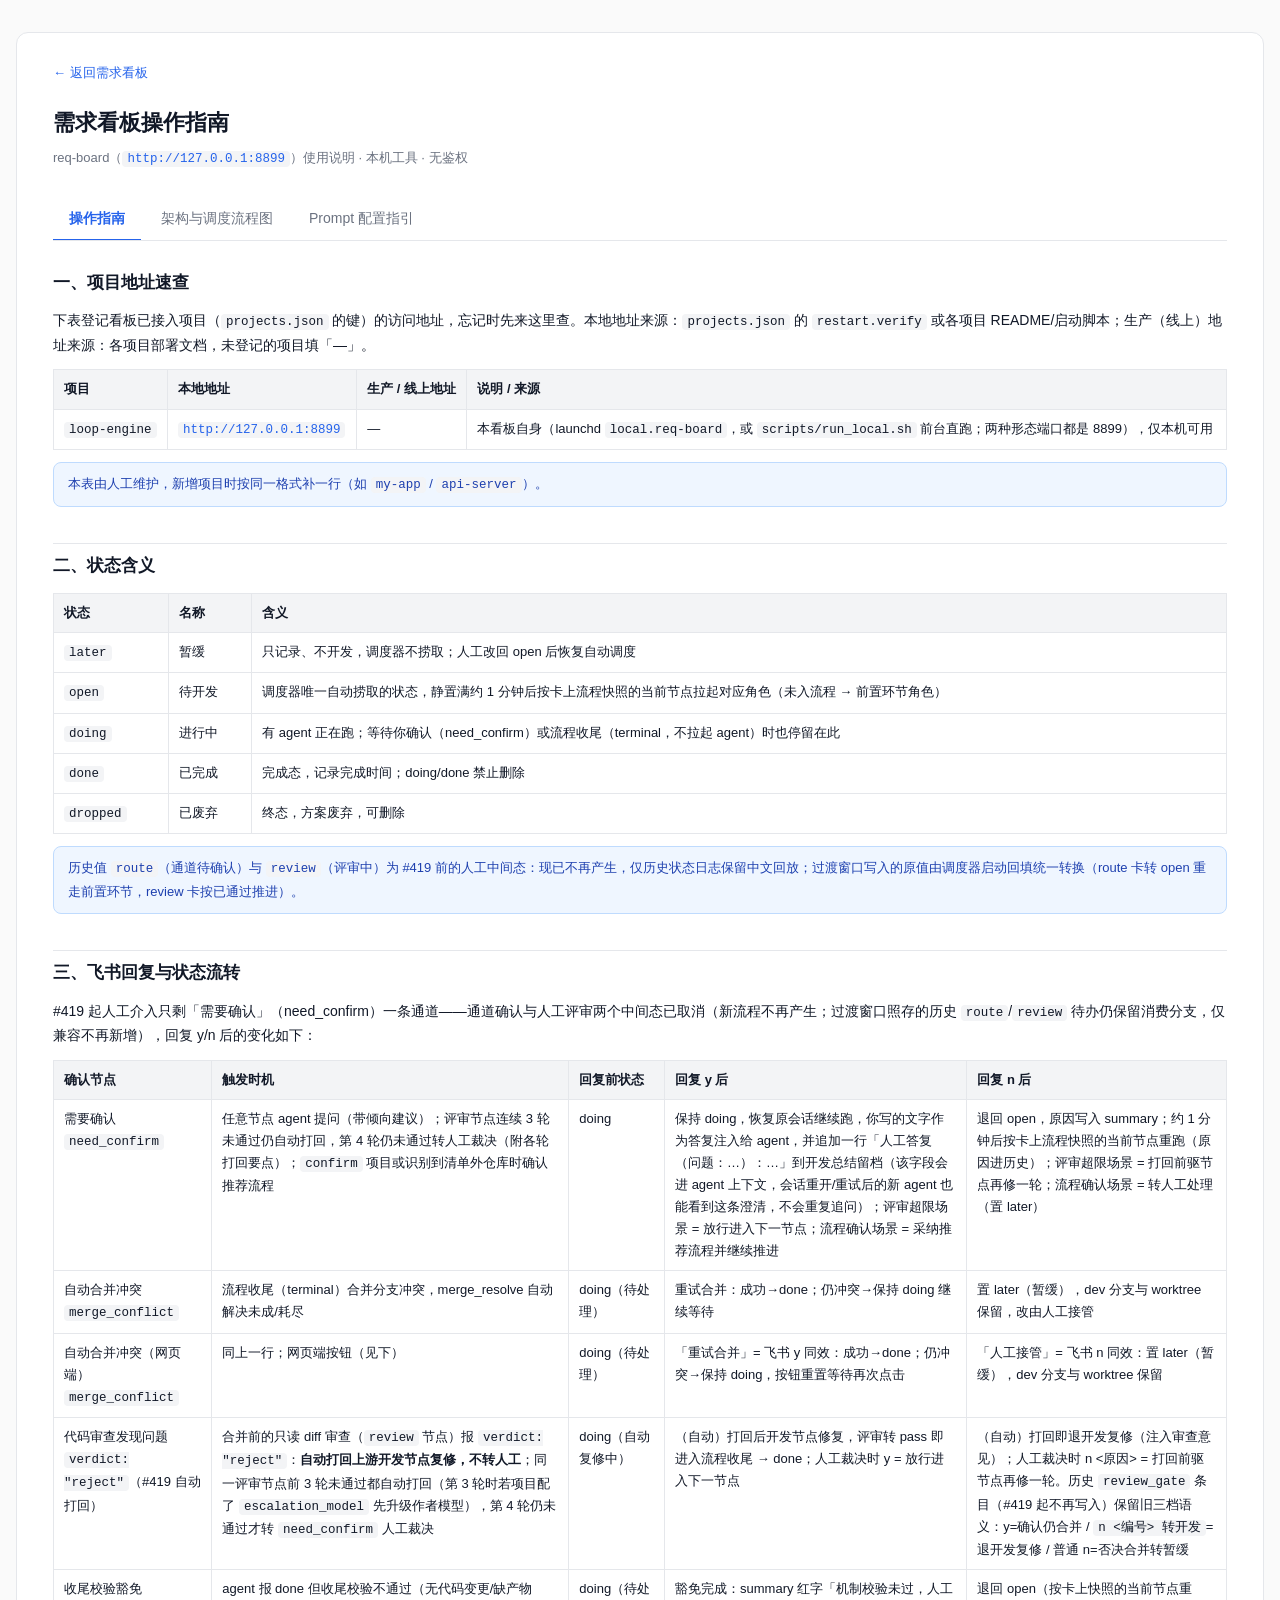
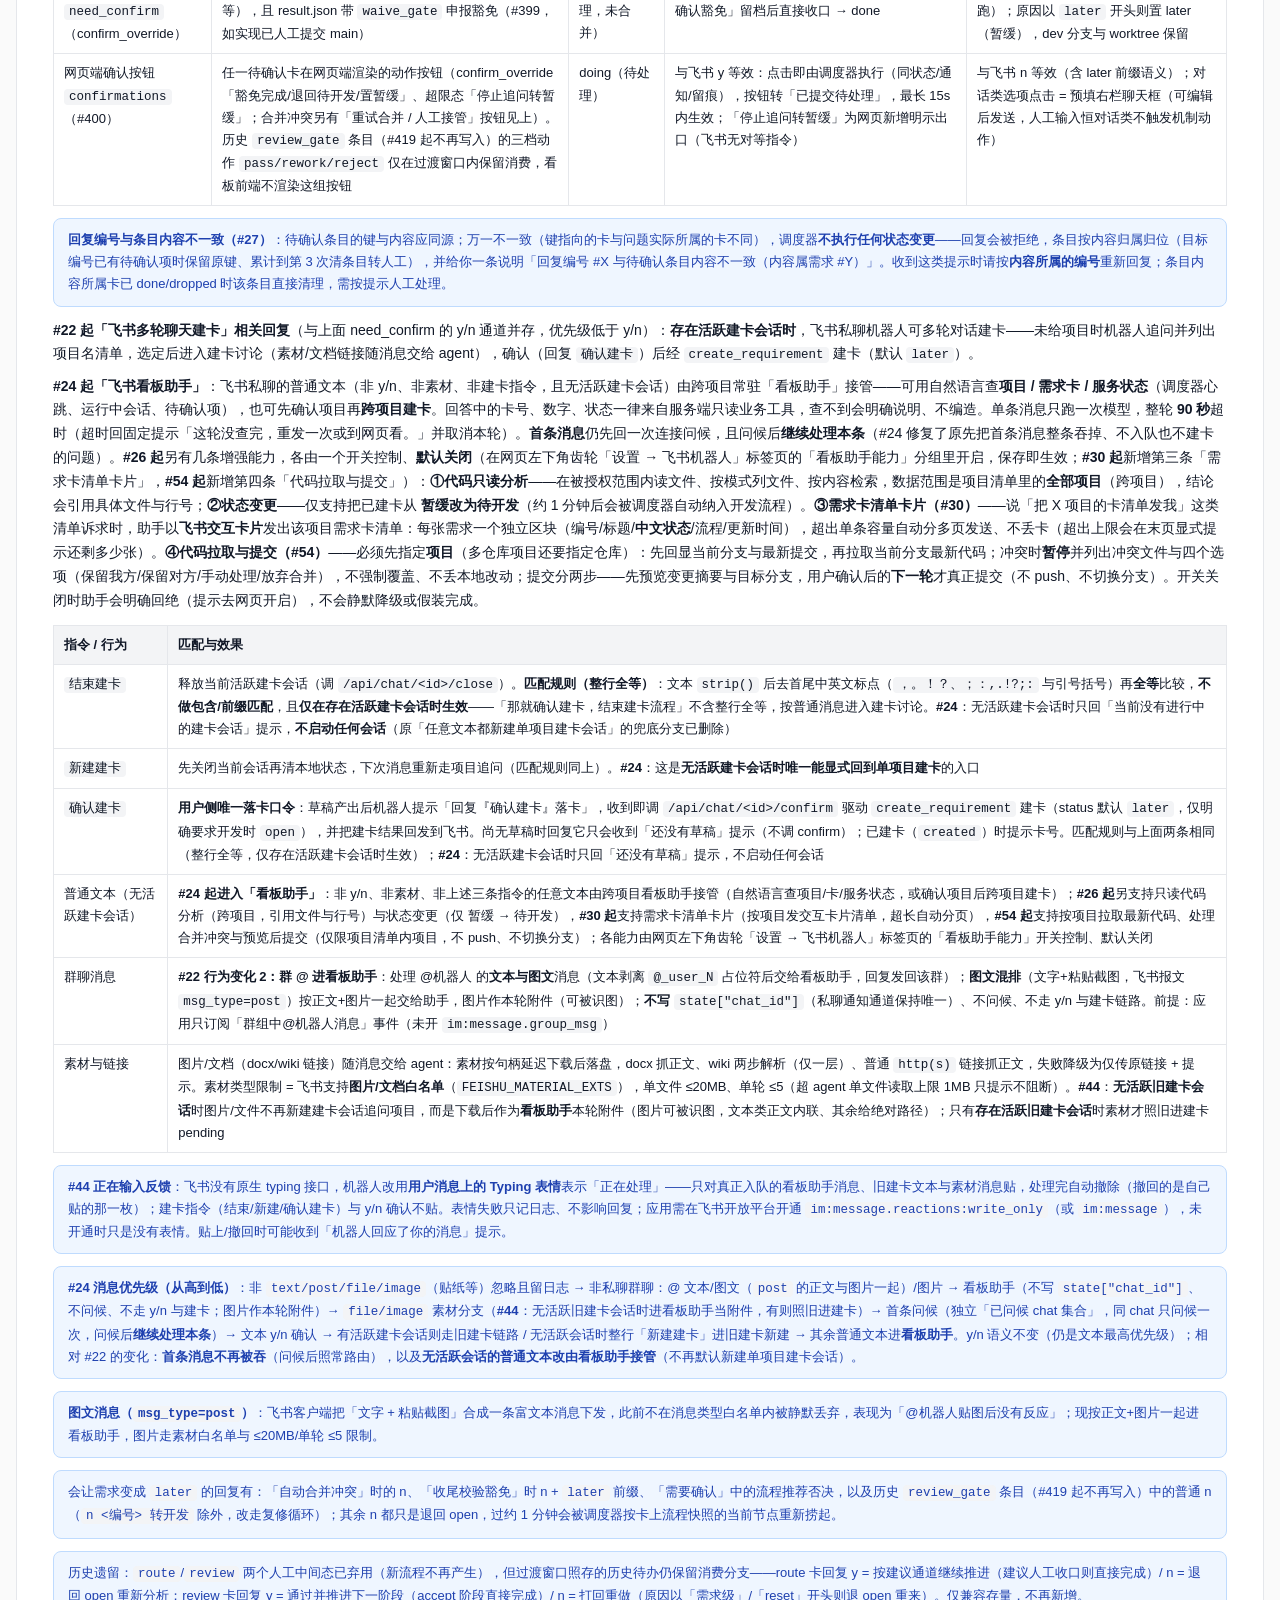
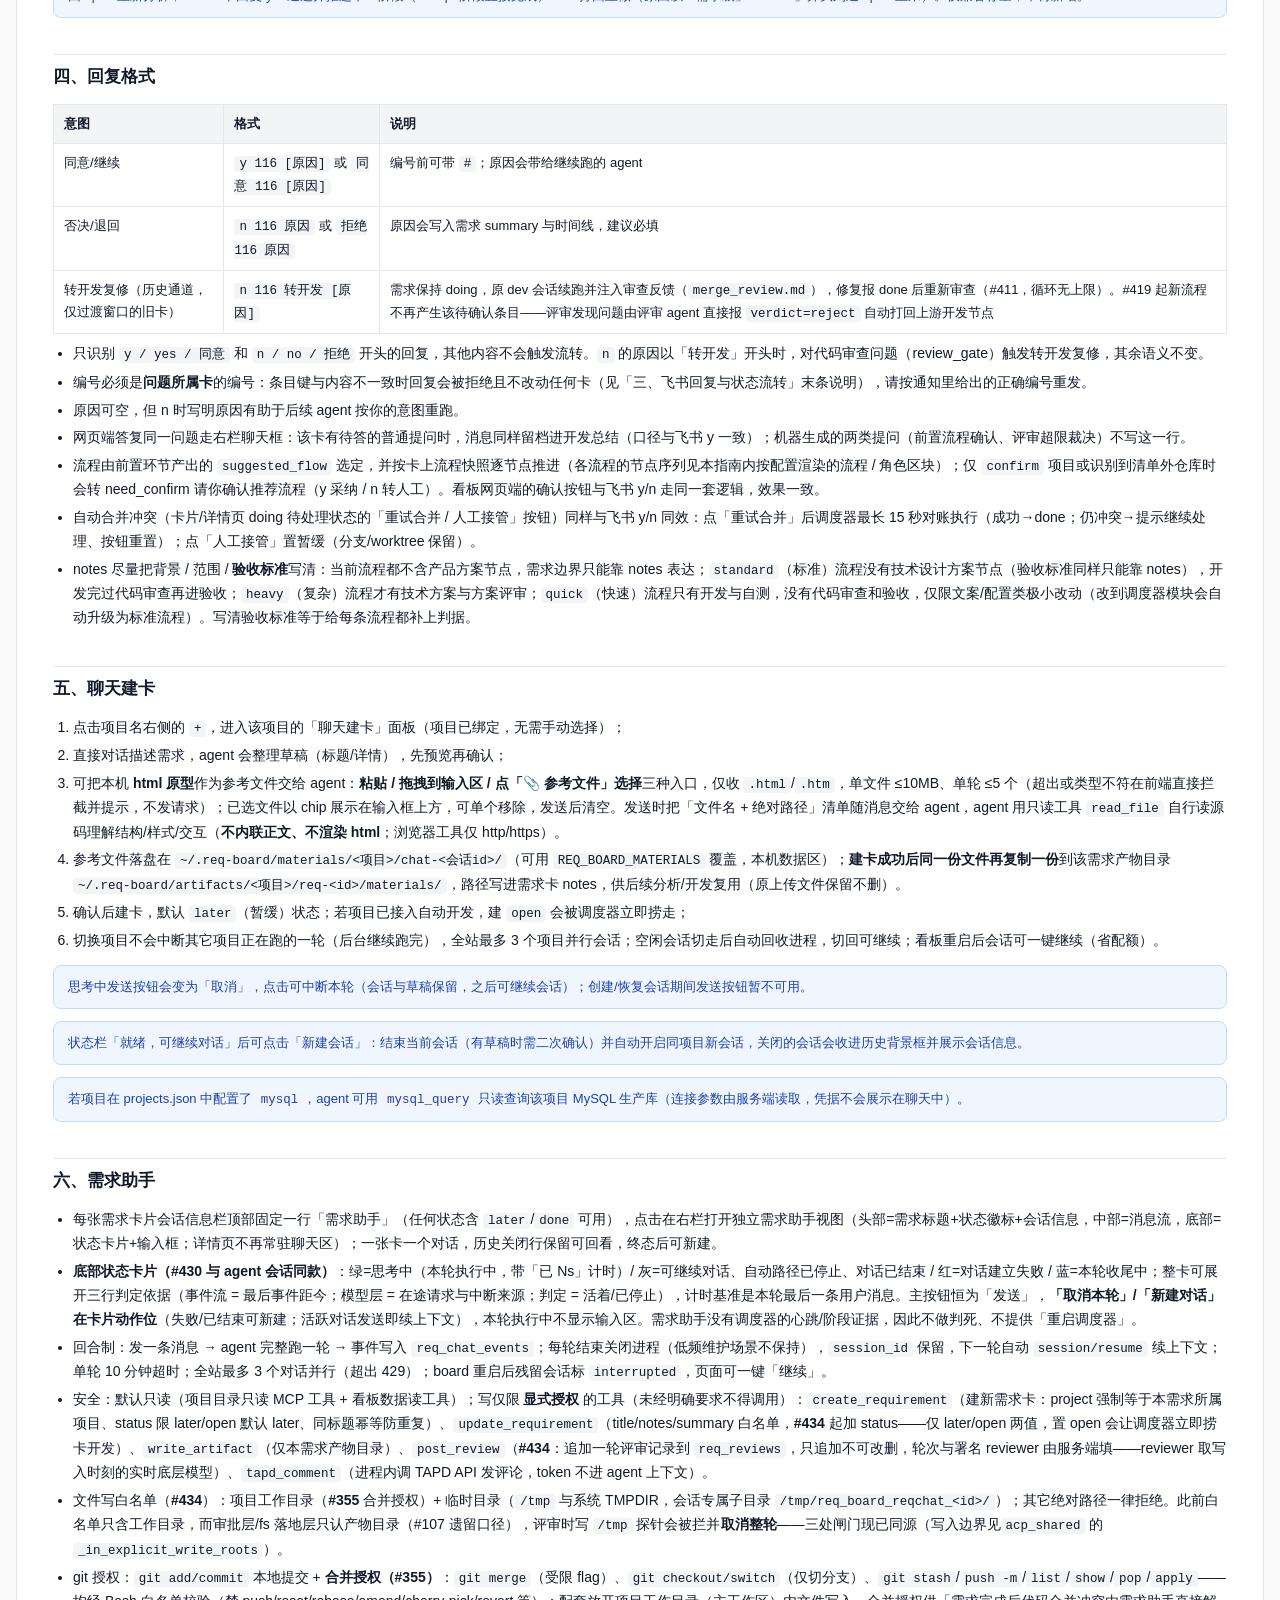
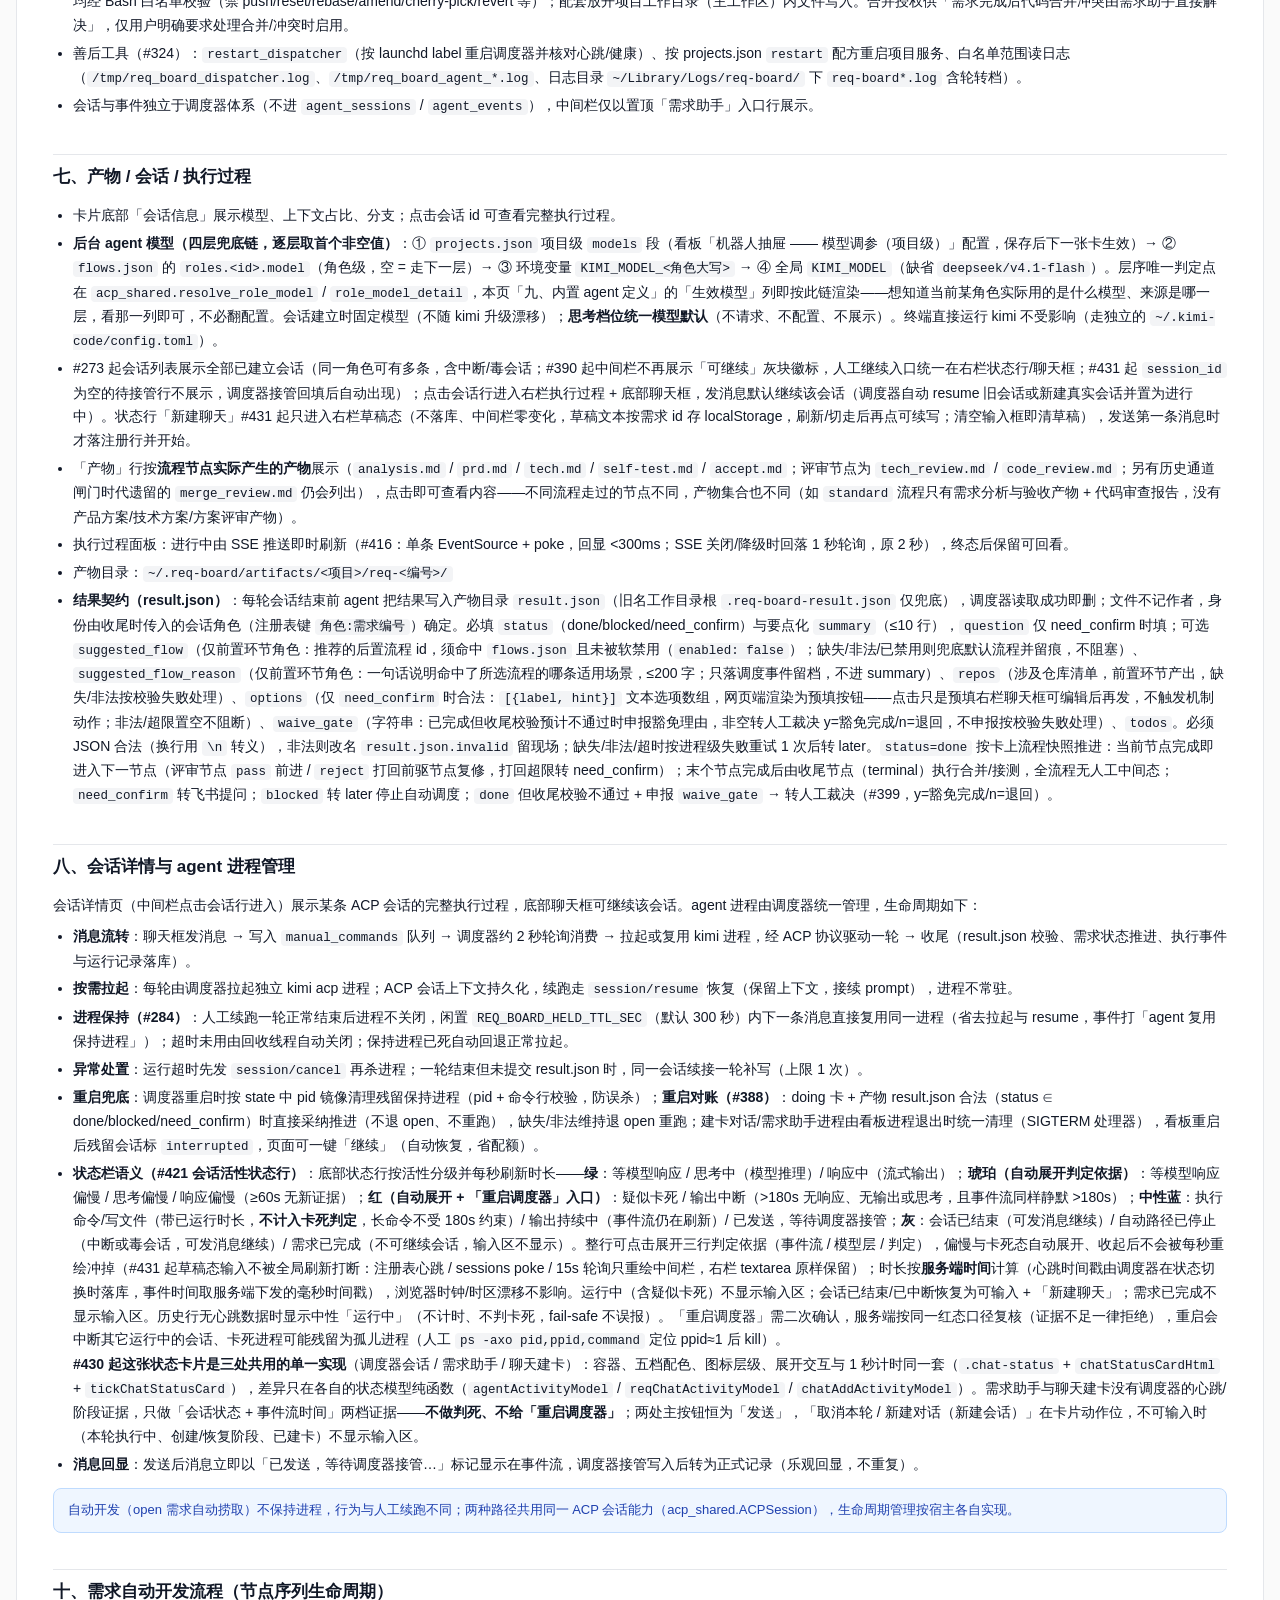
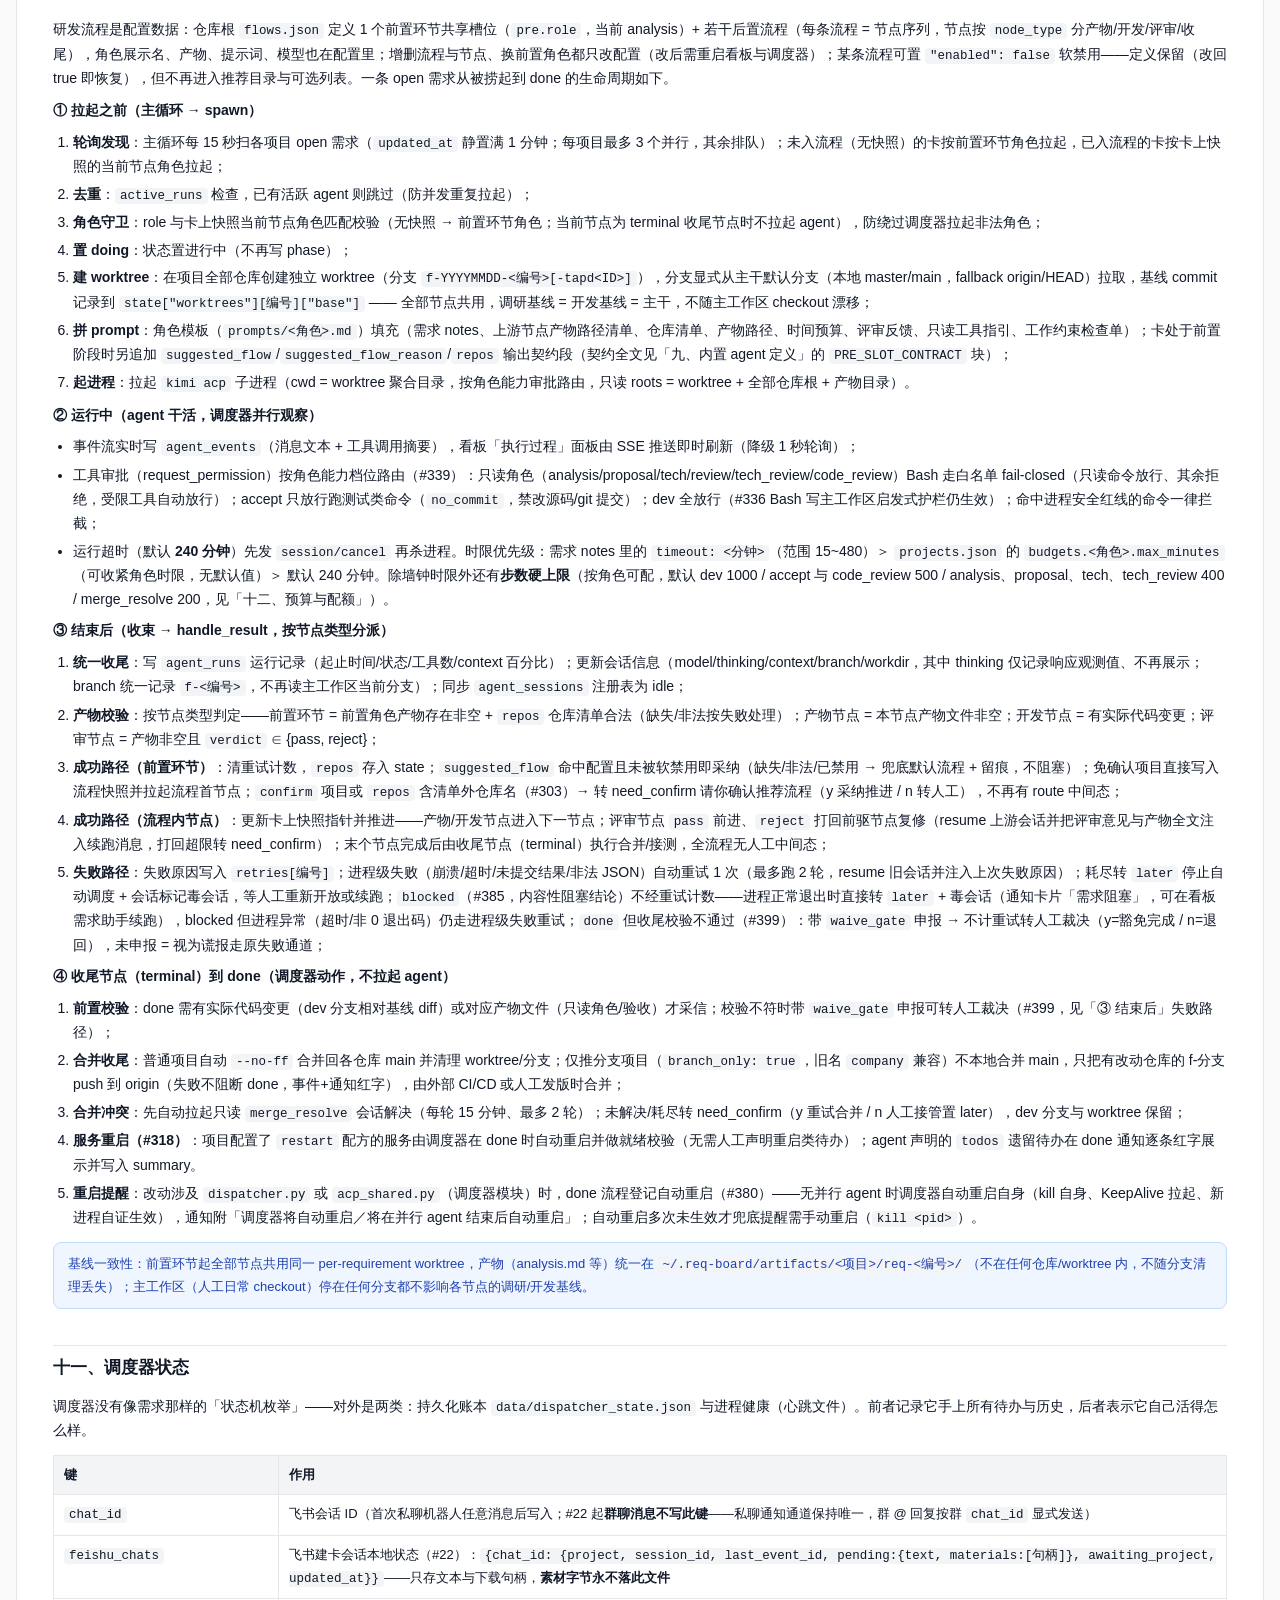
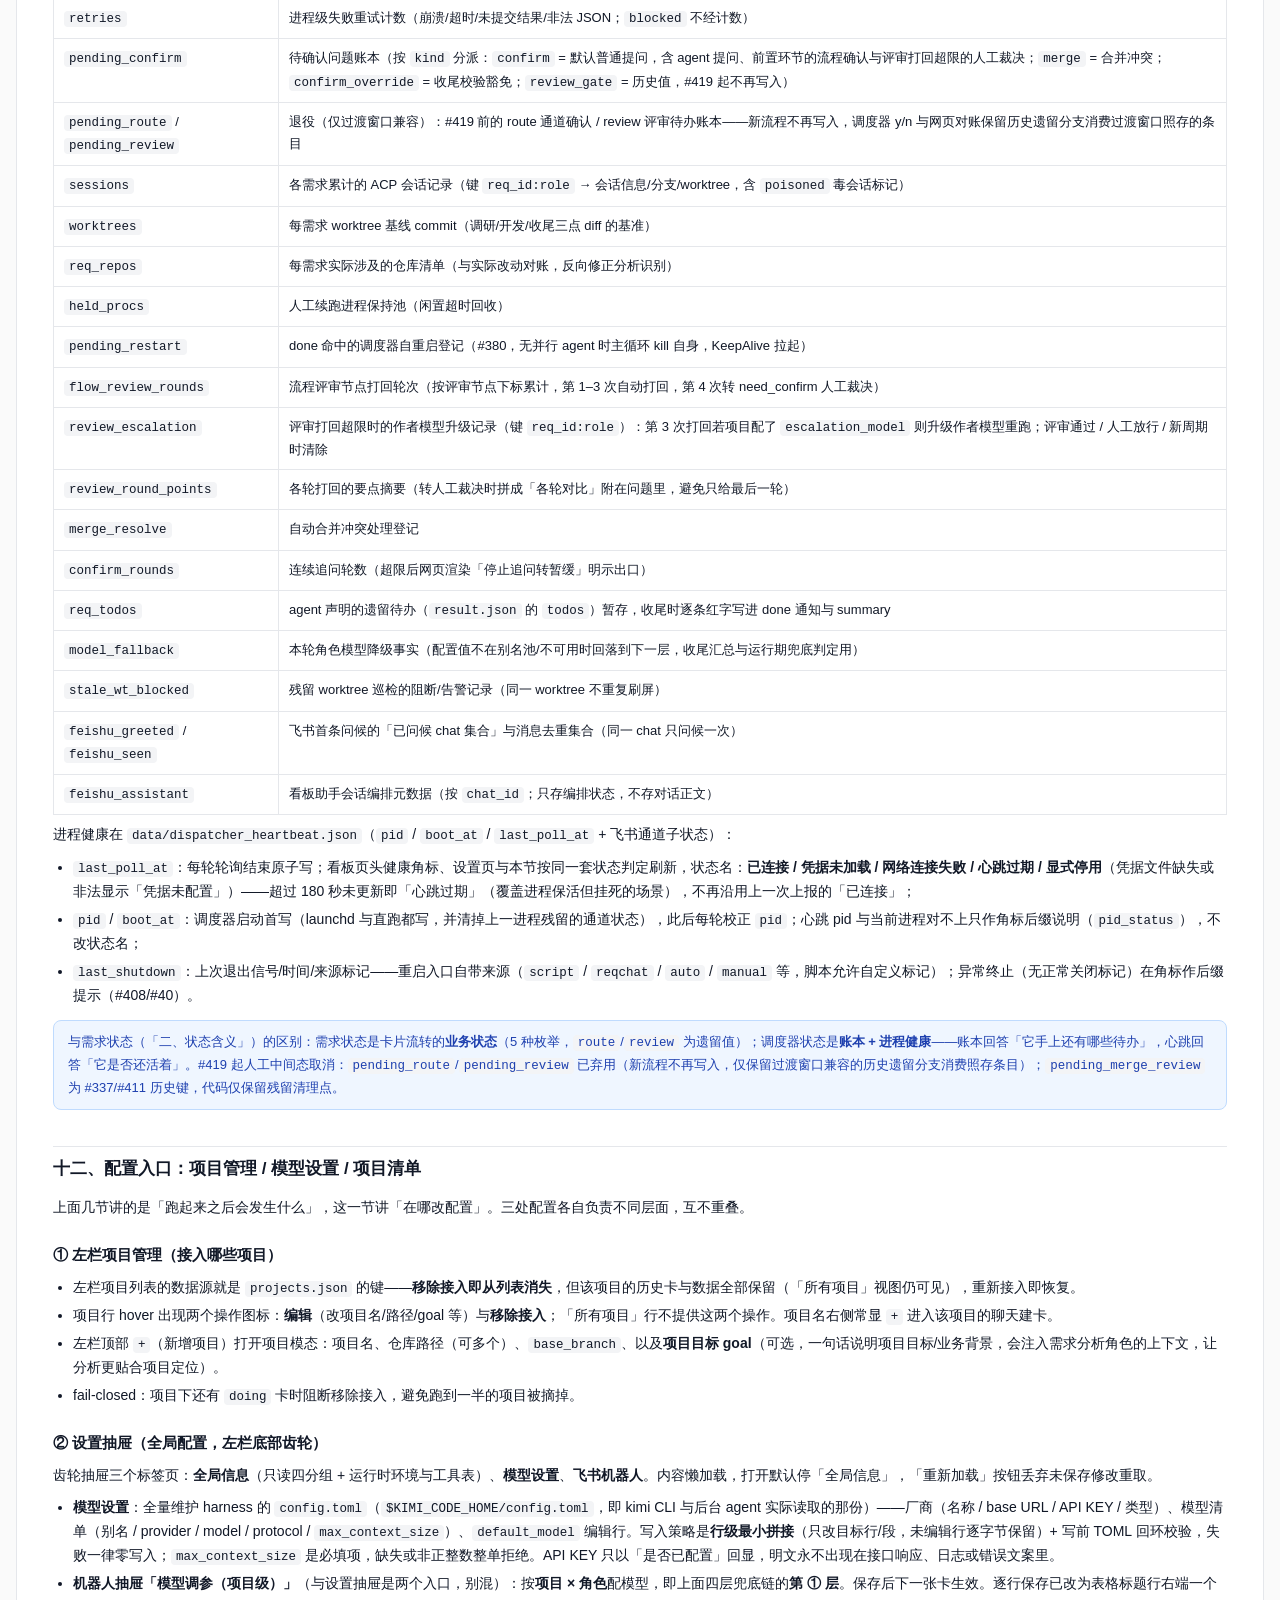
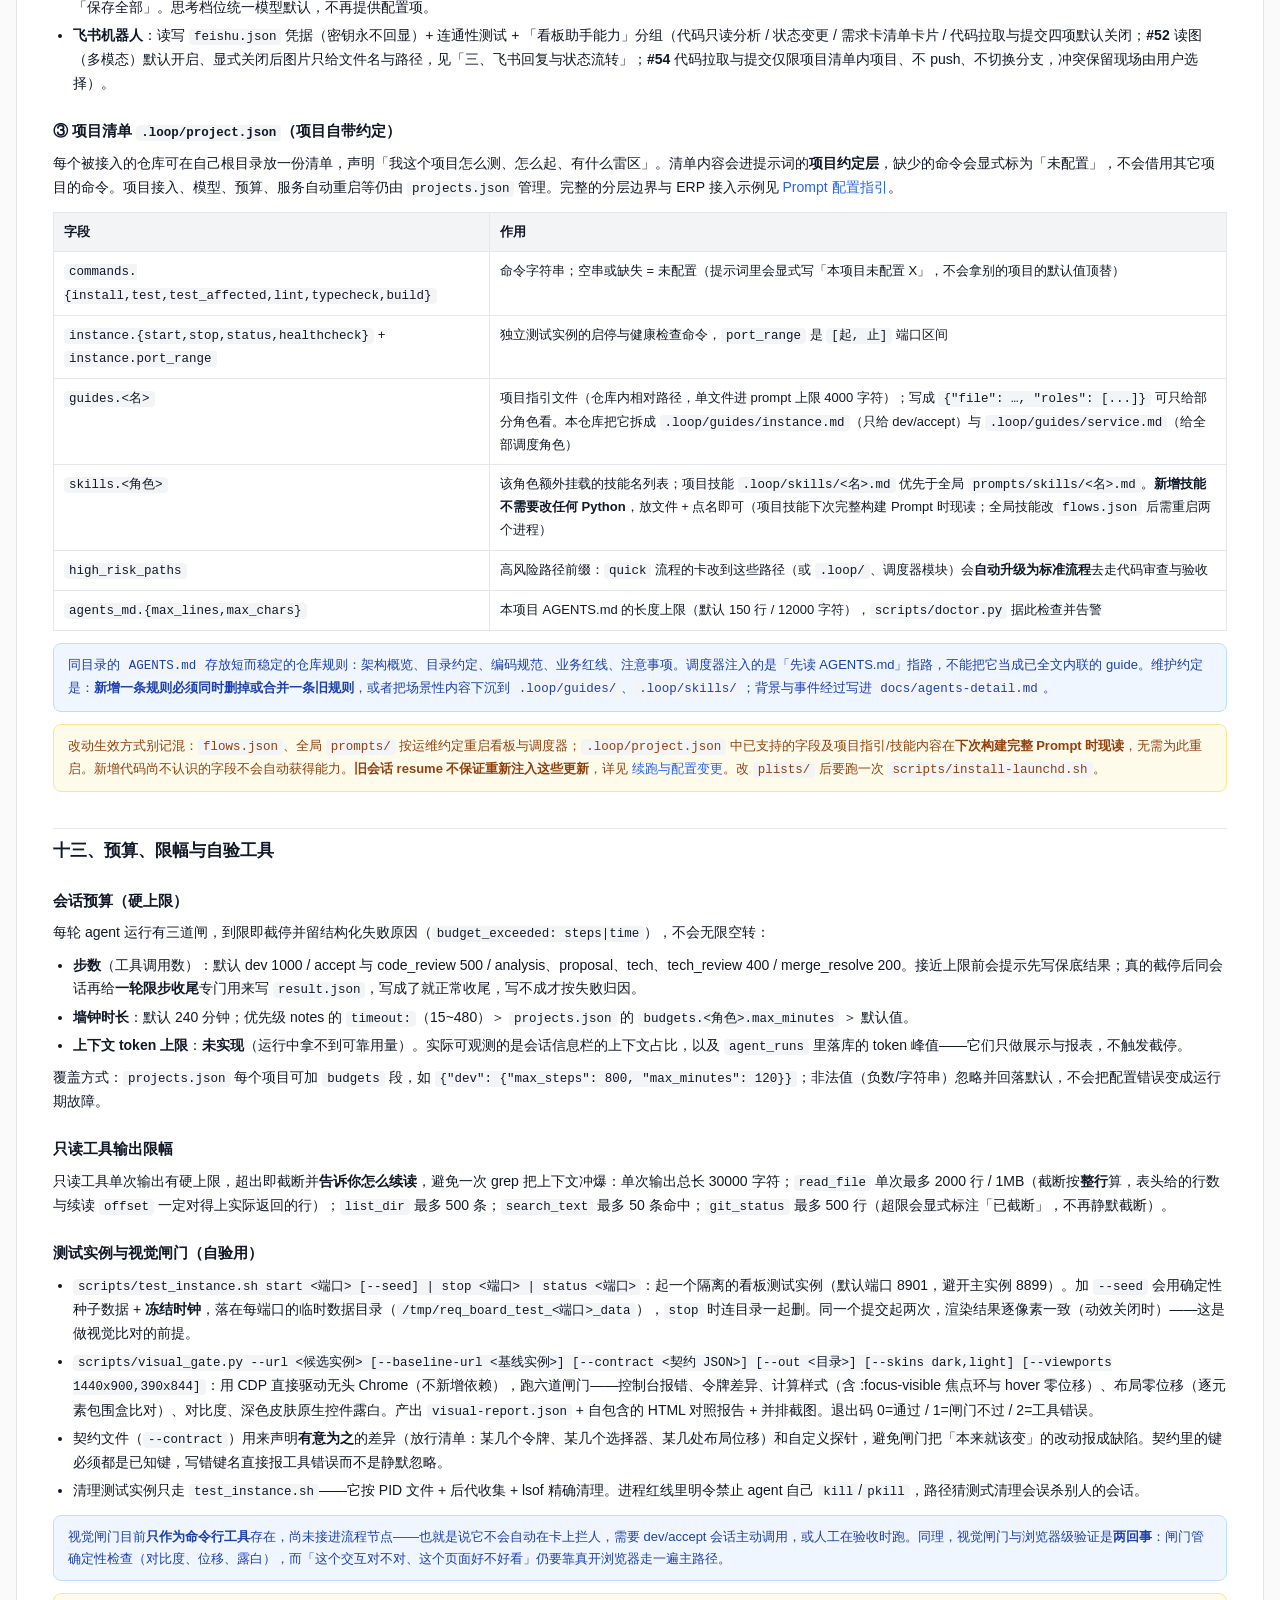
==== docs/guide.html @ da6103db "Loop Engine: initial open-source release An AI dev team on a kanban board: requirement cards flow th" ====
<!DOCTYPE html>
<html lang="zh-CN">
<head>
    <meta charset="UTF-8">
    <meta name="viewport" content="width=device-width, initial-scale=1.0">
    <title>需求看板操作指南</title>
    <link rel="icon" href="data:,">
    <style>
        :root {
            --bg: #fafafa;
            --surface: #ffffff;
            --border: #e5e7eb;
            --border-strong: #d1d5db;
            --text: #111827;
            --text-2: #6b7280;
            --text-3: #9ca3af;
            --accent: #2563eb;
            --accent-hover: #1d4ed8;
            --code-bg: #f3f4f6;
        }
        * { box-sizing: border-box; }
        body {
            font-family: -apple-system, BlinkMacSystemFont, "PingFang SC", "Microsoft YaHei", sans-serif;
            background: var(--bg);
            color: var(--text);
            font-size: 14px;
            line-height: 1.7;
            margin: 0;
            padding: 32px 16px 64px;
        }
        .page {
            max-width: 1280px;
            margin: 0 auto;
            background: var(--surface);
            border: 1px solid var(--border);
            border-radius: 12px;
            padding: 28px 36px 40px;
        }
        h1 { font-size: 22px; margin: 0 0 6px; }
        .subtitle { color: var(--text-2); font-size: 13px; margin: 0 0 28px; }
        h2 {
            font-size: 17px;
            margin: 36px 0 12px;
            padding-top: 8px;
            border-top: 1px solid var(--border);
        }
        h2:first-of-type { border-top: none; margin-top: 0; }
        p { margin: 8px 0; }
        a { color: var(--accent); text-decoration: none; }
        a:hover { text-decoration: underline; }
        .back-link { display: inline-block; margin-bottom: 20px; font-size: 13px; }
        table {
            width: 100%;
            border-collapse: collapse;
            margin: 12px 0 8px;
            font-size: 13px;
        }
        th, td {
            border: 1px solid var(--border);
            padding: 8px 10px;
            text-align: left;
            vertical-align: top;
        }
        th {
            background: var(--code-bg);
            font-weight: 600;
            white-space: nowrap;
        }
        /* 流程表（board.py 注入，table.flows）「状态」列（第 4 列）：不折行 + 给定宽度，
           「已启用」不被两侧长文本挤成两行 */
        .flows th:nth-child(4), .flows td:nth-child(4) { width: 76px; white-space: nowrap; }
        code {
            font-family: ui-monospace, SFMono-Regular, Menlo, monospace;
            background: var(--code-bg);
            border-radius: 4px;
            padding: 1px 5px;
            font-size: 12.5px;
        }
        ul, ol { margin: 8px 0 8px 20px; padding: 0; }
        li { margin: 4px 0; }
        .note {
            background: #eff6ff;
            border: 1px solid #bfdbfe;
            border-radius: 8px;
            padding: 10px 14px;
            margin: 12px 0;
            font-size: 13px;
            color: #1e40af;
        }
        .warn {
            background: #fffbeb;
            border: 1px solid #fde68a;
            border-radius: 8px;
            padding: 10px 14px;
            margin: 12px 0;
            font-size: 13px;
            color: #92400e;
        }
        /* 页内 tab：操作指南 / 架构与调度流程图 / Prompt 配置指引 */
        .tabs { display: flex; gap: 4px; border-bottom: 1px solid var(--border); margin: 0 0 20px; overflow-x: auto; }
        .tab-btn {
            font: inherit; font-size: 14px; color: var(--text-2);
            background: none; border: none; border-bottom: 2px solid transparent;
            padding: 8px 16px; margin-bottom: -1px; cursor: pointer; flex-shrink: 0;
        }
        .tab-btn:hover { color: var(--text); }
        .tab-btn[aria-selected="true"] { color: var(--accent); border-bottom-color: var(--accent); font-weight: 600; }
        .tab-btn:focus-visible, .sub-btn:focus-visible { outline: 2px solid var(--accent); outline-offset: 2px; }
        .tab-pane[hidden] { display: none; }
        .sub-tabs { display: flex; gap: 8px; margin: 0 0 12px; }
        .sub-btn {
            font: inherit; font-size: 13px; color: var(--text-2); background: var(--code-bg);
            border: 1px solid var(--border); border-radius: 6px; padding: 4px 12px; cursor: pointer;
        }
        .sub-btn[aria-pressed="true"] { color: #fff; background: var(--accent); border-color: var(--accent); }
        .diagram-frame {
            width: 100%; height: calc(100vh - 230px); min-height: 560px;
            border: 1px solid var(--border); border-radius: 8px; background: var(--surface);
        }
        .prompt-nav { display: flex; flex-wrap: wrap; gap: 6px 18px; margin: 16px 0 24px; }
        .prompt-guide code { overflow-wrap: anywhere; }
        .prompt-guide pre { background: var(--code-bg); border: 1px solid var(--border); border-radius: 8px; padding: 14px; overflow-x: auto; line-height: 1.6; }
        .prompt-guide pre code { padding: 0; overflow-wrap: normal; }
        .prompt-guide details { margin: 14px 0; }
        .prompt-guide summary { cursor: pointer; font-weight: 600; }
        .prompt-guide .table-scroll { overflow-x: auto; }
        .prompt-guide table { min-width: 640px; }
        @media (max-width: 720px) {
            .page { padding: 20px 16px 32px; }
            th, td { padding: 6px 8px; }
            .tabs { flex-wrap: wrap; }
        }
    </style>
</head>
<body>
    <div class="page">
        <a class="back-link" href="/">← 返回需求看板</a>
        <h1>需求看板操作指南</h1>
        <p class="subtitle">req-board（<a href="http://127.0.0.1:8899" target="_blank" rel="noopener"><code>http://127.0.0.1:8899</code></a>）使用说明 · 本机工具 · 无鉴权</p>

        <div class="tabs" role="tablist" aria-label="指南内容">
            <button class="tab-btn" id="tab-guide" role="tab" aria-selected="true" aria-controls="pane-guide" type="button">操作指南</button>
            <button class="tab-btn" id="tab-diagrams" role="tab" aria-selected="false" aria-controls="pane-diagrams" type="button">架构与调度流程图</button>
            <button class="tab-btn" id="tab-prompts" role="tab" aria-selected="false" aria-controls="pane-prompts" type="button">Prompt 配置指引</button>
        </div>

        <div class="tab-pane" id="pane-guide" role="tabpanel" aria-labelledby="tab-guide">
        <h2 id="urls">一、项目地址速查</h2>
        <p>下表登记看板已接入项目（<code>projects.json</code> 的键）的访问地址，忘记时先来这里查。本地地址来源：<code>projects.json</code> 的 <code>restart.verify</code> 或各项目 README/启动脚本；生产（线上）地址来源：各项目部署文档，未登记的项目填「—」。</p>
        <table>
            <tr><th>项目</th><th>本地地址</th><th>生产 / 线上地址</th><th>说明 / 来源</th></tr>
            <tr><td><code>loop-engine</code></td><td><a href="http://127.0.0.1:8899" target="_blank" rel="noopener"><code>http://127.0.0.1:8899</code></a></td><td>—</td><td>本看板自身（launchd <code>local.req-board</code>，或 <code>scripts/run_local.sh</code> 前台直跑；两种形态端口都是 8899），仅本机可用</td></tr>
        </table>
        <div class="note">本表由人工维护，新增项目时按同一格式补一行（如 <code>my-app</code> / <code>api-server</code>）。</div>

        <h2 id="status">二、状态含义</h2>
        <table>
            <tr><th>状态</th><th>名称</th><th>含义</th></tr>
            <tr><td><code>later</code></td><td>暂缓</td><td>只记录、不开发，调度器不捞取；人工改回 open 后恢复自动调度</td></tr>
            <tr><td><code>open</code></td><td>待开发</td><td>调度器唯一自动捞取的状态，静置满约 1 分钟后按卡上流程快照的当前节点拉起对应角色（未入流程 → 前置环节角色）</td></tr>
            <tr><td><code>doing</code></td><td>进行中</td><td>有 agent 正在跑；等待你确认（need_confirm）或流程收尾（terminal，不拉起 agent）时也停留在此</td></tr>
            <tr><td><code>done</code></td><td>已完成</td><td>完成态，记录完成时间；doing/done 禁止删除</td></tr>
            <tr><td><code>dropped</code></td><td>已废弃</td><td>终态，方案废弃，可删除</td></tr>
        </table>
        <div class="note">
            历史值 <code>route</code>（通道待确认）与 <code>review</code>（评审中）为 #419 前的人工中间态：现已不再产生，仅历史状态日志保留中文回放；过渡窗口写入的原值由调度器启动回填统一转换（route 卡转 open 重走前置环节，review 卡按已通过推进）。
        </div>

        <h2 id="flow">三、飞书回复与状态流转</h2>
        <p>#419 起人工介入只剩「需要确认」（need_confirm）一条通道——通道确认与人工评审两个中间态已取消（新流程不再产生；过渡窗口照存的历史 <code>route</code>/<code>review</code> 待办仍保留消费分支，仅兼容不再新增），回复 y/n 后的变化如下：</p>
        <table>
            <tr><th>确认节点</th><th>触发时机</th><th>回复前状态</th><th>回复 y 后</th><th>回复 n 后</th></tr>
            <tr>
                <td>需要确认<br><code>need_confirm</code></td>
                <td>任意节点 agent 提问（带倾向建议）；评审节点连续 3 轮未通过仍自动打回，第 4 轮仍未通过转人工裁决（附各轮打回要点）；<code>confirm</code> 项目或识别到清单外仓库时确认推荐流程</td>
                <td>doing</td>
                <td>保持 doing，恢复原会话继续跑，你写的文字作为答复注入给 agent，并追加一行「人工答复（问题：…）：…」到开发总结留档（该字段会进 agent 上下文，会话重开/重试后的新 agent 也能看到这条澄清，不会重复追问）；评审超限场景 = 放行进入下一节点；流程确认场景 = 采纳推荐流程并继续推进</td>
                <td>退回 open，原因写入 summary；约 1 分钟后按卡上流程快照的当前节点重跑（原因进历史）；评审超限场景 = 打回前驱节点再修一轮；流程确认场景 = 转人工处理（置 later）</td>
            </tr>
            <tr>
                <td>自动合并冲突<br><code>merge_conflict</code></td>
                <td>流程收尾（terminal）合并分支冲突，merge_resolve 自动解决未成/耗尽</td>
                <td>doing（待处理）</td>
                <td>重试合并：成功→done；仍冲突→保持 doing 继续等待</td>
                <td>置 later（暂缓），dev 分支与 worktree 保留，改由人工接管</td>
            </tr>
            <tr>
                <td>自动合并冲突（网页端）<br><code>merge_conflict</code></td>
                <td>同上一行；网页端按钮（见下）</td>
                <td>doing（待处理）</td>
                <td>「重试合并」= 飞书 y 同效：成功→done；仍冲突→保持 doing，按钮重置等待再次点击</td>
                <td>「人工接管」= 飞书 n 同效：置 later（暂缓），dev 分支与 worktree 保留</td>
            </tr>
            <tr>
                <td>代码审查发现问题<br><code>verdict: "reject"</code>（#419 自动打回）</td>
                <td>合并前的只读 diff 审查（<code>review</code> 节点）报 <code>verdict: "reject"</code>：<b>自动打回上游开发节点复修，不转人工</b>；同一评审节点前 3 轮未通过都自动打回（第 3 轮时若项目配了 <code>escalation_model</code> 先升级作者模型），第 4 轮仍未通过才转 <code>need_confirm</code> 人工裁决</td>
                <td>doing（自动复修中）</td>
                <td>（自动）打回后开发节点修复，评审转 pass 即进入流程收尾 → done；人工裁决时 y = 放行进入下一节点</td>
                <td>（自动）打回即退开发复修（注入审查意见）；人工裁决时 n &lt;原因&gt; = 打回前驱节点再修一轮。历史 <code>review_gate</code> 条目（#419 起不再写入）保留旧三档语义：y=确认仍合并 / <code>n &lt;编号&gt; 转开发</code>=退开发复修 / 普通 n=否决合并转暂缓</td>
            </tr>
            <tr>
                <td>收尾校验豁免<br><code>need_confirm</code>（confirm_override）</td>
                <td>agent 报 done 但收尾校验不通过（无代码变更/缺产物等），且 result.json 带 <code>waive_gate</code> 申报豁免（#399，如实现已人工提交 main）</td>
                <td>doing（待处理，未合并）</td>
                <td>豁免完成：summary 红字「机制校验未过，人工确认豁免」留档后直接收口 → done</td>
                <td>退回 open（按卡上快照的当前节点重跑）；原因以 <code>later</code> 开头则置 later（暂缓），dev 分支与 worktree 保留</td>
            </tr>
            <tr>
                <td>网页端确认按钮<br><code>confirmations</code>（#400）</td>
                <td>任一待确认卡在网页端渲染的动作按钮（confirm_override「豁免完成/退回待开发/置暂缓」、超限态「停止追问转暂缓」；合并冲突另有「重试合并 / 人工接管」按钮见上）。历史 <code>review_gate</code> 条目（#419 起不再写入）的三档动作 <code>pass/rework/reject</code> 仅在过渡窗口内保留消费，看板前端不渲染这组按钮</td>
                <td>doing（待处理）</td>
                <td>与飞书 y 等效：点击即由调度器执行（同状态/通知/留痕），按钮转「已提交待处理」，最长 15s 内生效；「停止追问转暂缓」为网页新增明示出口（飞书无对等指令）</td>
                <td>与飞书 n 等效（含 later 前缀语义）；对话类选项点击 = 预填右栏聊天框（可编辑后发送，人工输入恒对话类不触发机制动作）</td>
            </tr>
        </table>
        <div class="note">
            <b>回复编号与条目内容不一致（#27）</b>：待确认条目的键与内容应同源；万一不一致（键指向的卡与问题实际所属的卡不同），调度器<b>不执行任何状态变更</b>——回复会被拒绝，条目按内容归属归位（目标编号已有待确认项时保留原键、累计到第 3 次清条目转人工），并给你一条说明「回复编号 #X 与待确认条目内容不一致（内容属需求 #Y）」。收到这类提示时请按<b>内容所属的编号</b>重新回复；条目内容所属卡已 done/dropped 时该条目直接清理，需按提示人工处理。
        </div>
        <p><b>#22 起「飞书多轮聊天建卡」相关回复</b>（与上面 need_confirm 的 y/n 通道并存，优先级低于 y/n）：<b>存在活跃建卡会话时</b>，飞书私聊机器人可多轮对话建卡——未给项目时机器人追问并列出项目名清单，选定后进入建卡讨论（素材/文档链接随消息交给 agent），确认（回复 <code>确认建卡</code>）后经 <code>create_requirement</code> 建卡（默认 <code>later</code>）。</p>
        <p><b>#24 起「飞书看板助手」</b>：飞书私聊的普通文本（非 y/n、非素材、非建卡指令，且无活跃建卡会话）由跨项目常驻「看板助手」接管——可用自然语言查<b>项目 / 需求卡 / 服务状态</b>（调度器心跳、运行中会话、待确认项），也可先确认项目再<b>跨项目建卡</b>。回答中的卡号、数字、状态一律来自服务端只读业务工具，查不到会明确说明、不编造。单条消息只跑一次模型，整轮 <b>90 秒</b>超时（超时回固定提示「这轮没查完，重发一次或到网页看。」并取消本轮）。<b>首条消息</b>仍先回一次连接问候，且问候后<b>继续处理本条</b>（#24 修复了原先把首条消息整条吞掉、不入队也不建卡的问题）。<b>#26 起</b>另有几条增强能力，各由一个开关控制、<b>默认关闭</b>（在网页左下角齿轮「设置 → 飞书机器人」标签页的「看板助手能力」分组里开启，保存即生效；<b>#30 起</b>新增第三条「需求卡清单卡片」，<b>#54 起</b>新增第四条「代码拉取与提交」）：<b>①代码只读分析</b>——在被授权范围内读文件、按模式列文件、按内容检索，数据范围是项目清单里的<b>全部项目</b>（跨项目），结论会引用具体文件与行号；<b>②状态变更</b>——仅支持把已建卡从 <b>暂缓改为待开发</b>（约 1 分钟后会被调度器自动纳入开发流程）。<b>③需求卡清单卡片（#30）</b>——说「把 X 项目的卡清单发我」这类清单诉求时，助手以<b>飞书交互卡片</b>发出该项目需求卡清单：每张需求一个独立区块（编号/标题/<b>中文状态</b>/流程/更新时间），超出单条容量自动分多页发送、不丢卡（超出上限会在末页显式提示还剩多少张）。<b>④代码拉取与提交（#54）</b>——必须先指定<b>项目</b>（多仓库项目还要指定仓库）：先回显当前分支与最新提交，再拉取当前分支最新代码；冲突时<b>暂停</b>并列出冲突文件与四个选项（保留我方/保留对方/手动处理/放弃合并），不强制覆盖、不丢本地改动；提交分两步——先预览变更摘要与目标分支，用户确认后的<b>下一轮</b>才真正提交（不 push、不切换分支）。开关关闭时助手会明确回绝（提示去网页开启），不会静默降级或假装完成。</p>
        <table>
            <tr><th>指令 / 行为</th><th>匹配与效果</th></tr>
            <tr><td><code>结束建卡</code></td><td>释放当前活跃建卡会话（调 <code>/api/chat/&lt;id&gt;/close</code>）。<b>匹配规则（整行全等）</b>：文本 <code>strip()</code> 后去首尾中英文标点（<code>，。！？、；：,.!?;:</code> 与引号括号）再<b>全等</b>比较，<b>不做包含/前缀匹配</b>，且<b>仅在存在活跃建卡会话时生效</b>——「那就确认建卡，结束建卡流程」不含整行全等，按普通消息进入建卡讨论。<b>#24</b>：无活跃建卡会话时只回「当前没有进行中的建卡会话」提示，<b>不启动任何会话</b>（原「任意文本都新建单项目建卡会话」的兜底分支已删除）</td></tr>
            <tr><td><code>新建建卡</code></td><td>先关闭当前会话再清本地状态，下次消息重新走项目追问（匹配规则同上）。<b>#24</b>：这是<b>无活跃建卡会话时唯一能显式回到单项目建卡</b>的入口</td></tr>
            <tr><td><code>确认建卡</code></td><td><b>用户侧唯一落卡口令</b>：草稿产出后机器人提示「回复『确认建卡』落卡」，收到即调 <code>/api/chat/&lt;id&gt;/confirm</code> 驱动 <code>create_requirement</code> 建卡（status 默认 <code>later</code>，仅明确要求开发时 <code>open</code>），并把建卡结果回发到飞书。尚无草稿时回复它只会收到「还没有草稿」提示（不调 confirm）；已建卡（<code>created</code>）时提示卡号。匹配规则与上面两条相同（整行全等，仅存在活跃建卡会话时生效）；<b>#24</b>：无活跃建卡会话时只回「还没有草稿」提示，不启动任何会话</td></tr>
            <tr><td>普通文本（无活跃建卡会话）</td><td><b>#24 起进入「看板助手」</b>：非 y/n、非素材、非上述三条指令的任意文本由跨项目看板助手接管（自然语言查项目/卡/服务状态，或确认项目后跨项目建卡）；<b>#26 起</b>另支持只读代码分析（跨项目，引用文件与行号）与状态变更（仅 暂缓 → 待开发），<b>#30 起</b>支持需求卡清单卡片（按项目发交互卡片清单，超长自动分页），<b>#54 起</b>支持按项目拉取最新代码、处理合并冲突与预览后提交（仅限项目清单内项目，不 push、不切换分支）；各能力由网页左下角齿轮「设置 → 飞书机器人」标签页的「看板助手能力」开关控制、默认关闭</td></tr>
            <tr><td>群聊消息</td><td><b>#22 行为变化 2：群 @ 进看板助手</b>：处理 @机器人 的<b>文本与图文</b>消息（文本剥离 <code>@_user_N</code> 占位符后交给看板助手，回复发回该群）；<b>图文混排</b>（文字+粘贴截图，飞书报文 <code>msg_type=post</code>）按正文+图片一起交给助手，图片作本轮附件（可被识图）；<b>不写</b> <code>state["chat_id"]</code>（私聊通知通道保持唯一）、不问候、不走 y/n 与建卡链路。前提：应用只订阅「群组中@机器人消息」事件（未开 <code>im:message.group_msg</code>）</td></tr>
            <tr><td>素材与链接</td><td>图片/文档（docx/wiki 链接）随消息交给 agent：素材按句柄延迟下载后落盘，docx 抓正文、wiki 两步解析（仅一层）、普通 <code>http(s)</code> 链接抓正文，失败降级为仅传原链接 + 提示。素材类型限制 = 飞书支持<b>图片/文档白名单</b>（<code>FEISHU_MATERIAL_EXTS</code>），单文件 ≤20MB、单轮 ≤5（超 agent 单文件读取上限 1MB 只提示不阻断）。<b>#44</b>：<b>无活跃旧建卡会话</b>时图片/文件不再新建建卡会话追问项目，而是下载后作为<b>看板助手</b>本轮附件（图片可被识图，文本类正文内联、其余给绝对路径）；只有<b>存在活跃旧建卡会话</b>时素材才照旧进建卡 pending</td></tr>
        </table>
        <div class="note">
            <b>#44 正在输入反馈</b>：飞书没有原生 typing 接口，机器人改用<b>用户消息上的 Typing 表情</b>表示「正在处理」——只对真正入队的看板助手消息、旧建卡文本与素材消息贴，处理完自动撤除（撤回的是自己贴的那一枚）；建卡指令（结束/新建/确认建卡）与 y/n 确认不贴。表情失败只记日志、不影响回复；应用需在飞书开放平台开通 <code>im:message.reactions:write_only</code>（或 <code>im:message</code>），未开通时只是没有表情。贴上/撤回时可能收到「机器人回应了你的消息」提示。
        </div>
        <div class="note">
            <b>#24 消息优先级（从高到低）</b>：非 <code>text/post/file/image</code>（贴纸等）忽略且留日志 → 非私聊群聊：@ 文本/图文（<code>post</code> 的正文与图片一起）/图片 → 看板助手（不写 <code>state["chat_id"]</code>、不问候、不走 y/n 与建卡；图片作本轮附件）→ <code>file/image</code> 素材分支（<b>#44</b>：无活跃旧建卡会话时进看板助手当附件，有则照旧进建卡）→ 首条问候（独立「已问候 chat 集合」，同 chat 只问候一次，问候后<b>继续处理本条</b>）→ 文本 y/n 确认 → 有活跃建卡会话则走旧建卡链路 / 无活跃会话时整行「新建建卡」进旧建卡新建 → 其余普通文本进<b>看板助手</b>。y/n 语义不变（仍是文本最高优先级）；相对 #22 的变化：<b>首条消息不再被吞</b>（问候后照常路由），以及<b>无活跃会话的普通文本改由看板助手接管</b>（不再默认新建单项目建卡会话）。
        </div>
        <div class="note">
            <b>图文消息（<code>msg_type=post</code>）</b>：飞书客户端把「文字 + 粘贴截图」合成一条富文本消息下发，此前不在消息类型白名单内被静默丢弃，表现为「@机器人贴图后没有反应」；现按正文+图片一起进看板助手，图片走素材白名单与 ≤20MB/单轮 ≤5 限制。
        </div>
        <div class="note">
            会让需求变成 <code>later</code> 的回复有：「自动合并冲突」时的 n、「收尾校验豁免」时 n + <code>later</code> 前缀、「需要确认」中的流程推荐否决，以及历史 <code>review_gate</code> 条目（#419 起不再写入）中的普通 n（<code>n &lt;编号&gt; 转开发</code> 除外，改走复修循环）；其余 n 都只是退回 open，过约 1 分钟会被调度器按卡上流程快照的当前节点重新捞起。
        </div>
        <div class="note">
            历史遗留：<code>route</code>/<code>review</code> 两个人工中间态已弃用（新流程不再产生），但过渡窗口照存的历史待办仍保留消费分支——route 卡回复 y = 按建议通道继续推进（建议人工收口则直接完成）/ n = 退回 open 重新分析；review 卡回复 y = 通过并推进下一阶段（accept 阶段直接完成）/ n = 打回重做（原因以「需求级」/「reset」开头则退 open 重来）。仅兼容存量，不再新增。
        </div>

        <h2 id="format">四、回复格式</h2>
        <table>
            <tr><th>意图</th><th>格式</th><th>说明</th></tr>
            <tr><td>同意/继续</td><td><code>y 116 [原因]</code> 或 <code>同意 116 [原因]</code></td><td>编号前可带 <code>#</code>；原因会带给继续跑的 agent</td></tr>
            <tr><td>否决/退回</td><td><code>n 116 原因</code> 或 <code>拒绝 116 原因</code></td><td>原因会写入需求 summary 与时间线，建议必填</td></tr>
            <tr><td>转开发复修（历史通道，仅过渡窗口的旧卡）</td><td><code>n 116 转开发 [原因]</code></td><td>需求保持 doing，原 dev 会话续跑并注入审查反馈（<code>merge_review.md</code>），修复报 done 后重新审查（#411，循环无上限）。#419 起新流程不再产生该待确认条目——评审发现问题由评审 agent 直接报 <code>verdict=reject</code> 自动打回上游开发节点</td></tr>
        </table>
        <ul>
            <li>只识别 <code>y / yes / 同意</code> 和 <code>n / no / 拒绝</code> 开头的回复，其他内容不会触发流转。<code>n</code> 的原因以「转开发」开头时，对代码审查问题（review_gate）触发转开发复修，其余语义不变。</li>
            <li>编号必须是<b>问题所属卡</b>的编号：条目键与内容不一致时回复会被拒绝且不改动任何卡（见「三、飞书回复与状态流转」末条说明），请按通知里给出的正确编号重发。</li>
            <li>原因可空，但 n 时写明原因有助于后续 agent 按你的意图重跑。</li>
            <li>网页端答复同一问题走右栏聊天框：该卡有待答的普通提问时，消息同样留档进开发总结（口径与飞书 y 一致）；机器生成的两类提问（前置流程确认、评审超限裁决）不写这一行。</li>
            <li>流程由前置环节产出的 <code>suggested_flow</code> 选定，并按卡上流程快照逐节点推进（各流程的节点序列见本指南内按配置渲染的流程 / 角色区块）；仅 <code>confirm</code> 项目或识别到清单外仓库时会转 need_confirm 请你确认推荐流程（y 采纳 / n 转人工）。看板网页端的确认按钮与飞书 y/n 走同一套逻辑，效果一致。</li>
            <li>自动合并冲突（卡片/详情页 doing 待处理状态的「重试合并 / 人工接管」按钮）同样与飞书 y/n 同效：点「重试合并」后调度器最长 15 秒对账执行（成功→done；仍冲突→提示继续处理、按钮重置）；点「人工接管」置暂缓（分支/worktree 保留）。</li>
            <li>notes 尽量把背景 / 范围 / <b>验收标准</b>写清：当前流程都不含产品方案节点，需求边界只能靠 notes 表达；<code>standard</code>（标准）流程没有技术设计方案节点（验收标准同样只能靠 notes），开发完过代码审查再进验收；<code>heavy</code>（复杂）流程才有技术方案与方案评审；<code>quick</code>（快速）流程只有开发与自测，没有代码审查和验收，仅限文案/配置类极小改动（改到调度器模块会自动升级为标准流程）。写清验收标准等于给每条流程都补上判据。</li>
        </ul>

        <h2 id="create">五、聊天建卡</h2>
        <ol>
            <li>点击项目名右侧的 <code>+</code>，进入该项目的「聊天建卡」面板（项目已绑定，无需手动选择）；</li>
            <li>直接对话描述需求，agent 会整理草稿（标题/详情），先预览再确认；</li>
            <li>可把本机 <b>html 原型</b>作为参考文件交给 agent：<b>粘贴 / 拖拽到输入区 / 点「📎 参考文件」选择</b>三种入口，仅收 <code>.html</code>/<code>.htm</code>，单文件 ≤10MB、单轮 ≤5 个（超出或类型不符在前端直接拦截并提示，不发请求）；已选文件以 chip 展示在输入框上方，可单个移除，发送后清空。发送时把「文件名 + 绝对路径」清单随消息交给 agent，agent 用只读工具 <code>read_file</code> 自行读源码理解结构/样式/交互（<b>不内联正文、不渲染 html</b>；浏览器工具仅 http/https）。</li>
            <li>参考文件落盘在 <code>~/.req-board/materials/&lt;项目&gt;/chat-&lt;会话id&gt;/</code>（可用 <code>REQ_BOARD_MATERIALS</code> 覆盖，本机数据区）；<b>建卡成功后同一份文件再复制一份</b>到该需求产物目录 <code>~/.req-board/artifacts/&lt;项目&gt;/req-&lt;id&gt;/materials/</code>，路径写进需求卡 notes，供后续分析/开发复用（原上传文件保留不删）。</li>
            <li>确认后建卡，默认 <code>later</code>（暂缓）状态；若项目已接入自动开发，建 <code>open</code> 会被调度器立即捞走；</li>
            <li>切换项目不会中断其它项目正在跑的一轮（后台继续跑完），全站最多 3 个项目并行会话；空闲会话切走后自动回收进程，切回可继续；看板重启后会话可一键继续（省配额）。</li>
        </ol>
        <div class="note">
            思考中发送按钮会变为「取消」，点击可中断本轮（会话与草稿保留，之后可继续会话）；创建/恢复会话期间发送按钮暂不可用。
        </div>
        <div class="note">
            状态栏「就绪，可继续对话」后可点击「新建会话」：结束当前会话（有草稿时需二次确认）并自动开启同项目新会话，关闭的会话会收进历史背景框并展示会话信息。
        </div>
        <div class="note">
            若项目在 projects.json 中配置了 <code>mysql</code>，agent 可用 <code>mysql_query</code> 只读查询该项目 MySQL 生产库（连接参数由服务端读取，凭据不会展示在聊天中）。
        </div>

        <h2 id="assistant">六、需求助手</h2>
        <ul>
            <li>每张需求卡片会话信息栏顶部固定一行「需求助手」（任何状态含 <code>later</code>/<code>done</code> 可用），点击在右栏打开独立需求助手视图（头部=需求标题+状态徽标+会话信息，中部=消息流，底部=状态卡片+输入框；详情页不再常驻聊天区）；一张卡一个对话，历史关闭行保留可回看，终态后可新建。</li>
            <li><strong>底部状态卡片（#430 与 agent 会话同款）</strong>：绿=思考中（本轮执行中，带「已 Ns」计时）/ 灰=可继续对话、自动路径已停止、对话已结束 / 红=对话建立失败 / 蓝=本轮收尾中；整卡可展开三行判定依据（事件流 = 最后事件距今；模型层 = 在途请求与中断来源；判定 = 活着/已停止），计时基准是本轮最后一条用户消息。主按钮恒为「发送」，<b>「取消本轮」/「新建对话」在卡片动作位</b>（失败/已结束可新建；活跃对话发送即续上下文），本轮执行中不显示输入区。需求助手没有调度器的心跳/阶段证据，因此不做判死、不提供「重启调度器」。</li>
            <li>回合制：发一条消息 → agent 完整跑一轮 → 事件写入 <code>req_chat_events</code>；每轮结束关闭进程（低频维护场景不保持），<code>session_id</code> 保留，下一轮自动 <code>session/resume</code> 续上下文；单轮 10 分钟超时；全站最多 3 个对话并行（超出 429）；board 重启后残留会话标 <code>interrupted</code>，页面可一键「继续」。</li>
            <li>安全：默认只读（项目目录只读 MCP 工具 + 看板数据读工具）；写仅限 <strong>显式授权</strong> 的工具（未经明确要求不得调用）：<code>create_requirement</code>（建新需求卡：project 强制等于本需求所属项目、status 限 later/open 默认 later、同标题幂等防重复）、<code>update_requirement</code>（title/notes/summary 白名单，<b>#434</b> 起加 status——仅 later/open 两值，置 open 会让调度器立即捞卡开发）、<code>write_artifact</code>（仅本需求产物目录）、<code>post_review</code>（<b>#434</b>：追加一轮评审记录到 <code>req_reviews</code>，只追加不可改删，轮次与署名 reviewer 由服务端填——reviewer 取写入时刻的实时底层模型）、<code>tapd_comment</code>（进程内调 TAPD API 发评论，token 不进 agent 上下文）。</li>
            <li>文件写白名单（<b>#434</b>）：项目工作目录（<b>#355</b> 合并授权）+ 临时目录（<code>/tmp</code> 与系统 TMPDIR，会话专属子目录 <code>/tmp/req_board_reqchat_&lt;id&gt;/</code>）；其它绝对路径一律拒绝。此前白名单只含工作目录，而审批层/fs 落地层只认产物目录（#107 遗留口径），评审时写 <code>/tmp</code> 探针会被拦并<strong>取消整轮</strong>——三处闸门现已同源（写入边界见<code>acp_shared</code> 的 <code>_in_explicit_write_roots</code>）。</li>
            <li>git 授权：<code>git add/commit</code> 本地提交 + <strong>合并授权（#355）</strong>：<code>git merge</code>（受限 flag）、<code>git checkout/switch</code>（仅切分支）、<code>git stash</code>/<code>push -m</code>/<code>list</code>/<code>show</code>/<code>pop</code>/<code>apply</code>——均经 Bash 白名单校验（禁 push/reset/rebase/amend/cherry-pick/revert 等）；配套放开项目工作目录（主工作区）内文件写入。合并授权供「需求完成后代码合并冲突由需求助手直接解决」，仅用户明确要求处理合并/冲突时启用。</li>
            <li>善后工具（#324）：<code>restart_dispatcher</code>（按 launchd label 重启调度器并核对心跳/健康）、按 projects.json <code>restart</code> 配方重启项目服务、白名单范围读日志（<code>/tmp/req_board_dispatcher.log</code>、<code>/tmp/req_board_agent_*.log</code>、日志目录 <code>~/Library/Logs/req-board/</code> 下 <code>req-board*.log</code> 含轮转档）。</li>
            <li>会话与事件独立于调度器体系（不进 <code>agent_sessions</code> / <code>agent_events</code>），中间栏仅以置顶「需求助手」入口行展示。</li>
        </ul>

        <h2 id="view">七、产物 / 会话 / 执行过程</h2>
        <ul>
            <li>卡片底部「会话信息」展示模型、上下文占比、分支；点击会话 id 可查看完整执行过程。</li>
            <li><strong>后台 agent 模型（四层兜底链，逐层取首个非空值）</strong>：① <code>projects.json</code> 项目级 <code>models</code> 段（看板「机器人抽屉 —— 模型调参（项目级）」配置，保存后下一张卡生效）→ ② <code>flows.json</code> 的 <code>roles.&lt;id&gt;.model</code>（角色级，空 = 走下一层）→ ③ 环境变量 <code>KIMI_MODEL_&lt;角色大写&gt;</code> → ④ 全局 <code>KIMI_MODEL</code>（缺省 <code>deepseek/v4.1-flash</code>）。层序唯一判定点在 <code>acp_shared.resolve_role_model</code> / <code>role_model_detail</code>，本页「九、内置 agent 定义」的「生效模型」列即按此链渲染——想知道当前某角色实际用的是什么模型、来源是哪一层，看那一列即可，不必翻配置。会话建立时固定模型（不随 kimi 升级漂移）；<b>思考档位统一模型默认</b>（不请求、不配置、不展示）。终端直接运行 kimi 不受影响（走独立的 <code>~/.kimi-code/config.toml</code>）。</li>
            <li>#273 起会话列表展示全部已建立会话（同一角色可有多条，含中断/毒会话；#390 起中间栏不再展示「可继续」灰块徽标，人工继续入口统一在右栏状态行/聊天框；#431 起 <code>session_id</code> 为空的待接管行不展示，调度器接管回填后自动出现）；点击会话行进入右栏执行过程 + 底部聊天框，发消息默认继续该会话（调度器自动 resume 旧会话或新建真实会话并置为进行中）。状态行「新建聊天」#431 起只进入右栏草稿态（不落库、中间栏零变化，草稿文本按需求 id 存 localStorage，刷新/切走后再点可续写；清空输入框即清草稿），发送第一条消息时才落注册行并开始。</li>
            <li>「产物」行按<b>流程节点实际产生的产物</b>展示（<code>analysis.md</code> / <code>prd.md</code> / <code>tech.md</code> / <code>self-test.md</code> / <code>accept.md</code>；评审节点为 <code>tech_review.md</code> / <code>code_review.md</code>；另有历史通道闸门时代遗留的 <code>merge_review.md</code> 仍会列出），点击即可查看内容——不同流程走过的节点不同，产物集合也不同（如 <code>standard</code> 流程只有需求分析与验收产物 + 代码审查报告，没有产品方案/技术方案/方案评审产物）。</li>
            <li>执行过程面板：进行中由 SSE 推送即时刷新（#416：单条 EventSource + poke，回显 &lt;300ms；SSE 关闭/降级时回落 1 秒轮询，原 2 秒），终态后保留可回看。</li>
            <li>产物目录：<code>~/.req-board/artifacts/&lt;项目&gt;/req-&lt;编号&gt;/</code></li>
            <li><strong>结果契约（result.json）</strong>：每轮会话结束前 agent 把结果写入产物目录 <code>result.json</code>（旧名工作目录根 <code>.req-board-result.json</code> 仅兜底），调度器读取成功即删；文件不记作者，身份由收尾时传入的会话角色（注册表键 <code>角色:需求编号</code>）确定。必填 <code>status</code>（done/blocked/need_confirm）与要点化 <code>summary</code>（≤10 行），<code>question</code> 仅 need_confirm 时填；可选 <code>suggested_flow</code>（仅前置环节角色：推荐的后置流程 id，须命中 <code>flows.json</code> 且未被软禁用（<code>enabled: false</code>）；缺失/非法/已禁用则兜底默认流程并留痕，不阻塞）、<code>suggested_flow_reason</code>（仅前置环节角色：一句话说明命中了所选流程的哪条适用场景，≤200 字；只落调度事件留档，不进 summary）、<code>repos</code>（涉及仓库清单，前置环节产出，缺失/非法按校验失败处理）、<code>options</code>（仅 <code>need_confirm</code> 时合法：<code>[{label, hint}]</code> 文本选项数组，网页端渲染为预填按钮——点击只是预填右栏聊天框可编辑后再发，不触发机制动作；非法/超限置空不阻断）、<code>waive_gate</code>（字符串：已完成但收尾校验预计不通过时申报豁免理由，非空转人工裁决 y=豁免完成/n=退回，不申报按校验失败处理）、<code>todos</code>。必须 JSON 合法（换行用 <code>\n</code> 转义），非法则改名 <code>result.json.invalid</code> 留现场；缺失/非法/超时按进程级失败重试 1 次后转 later。<code>status=done</code> 按卡上流程快照推进：当前节点完成即进入下一节点（评审节点 <code>pass</code> 前进 / <code>reject</code> 打回前驱节点复修，打回超限转 need_confirm）；末个节点完成后由收尾节点（terminal）执行合并/接测，全流程无人工中间态；<code>need_confirm</code> 转飞书提问；<code>blocked</code> 转 later 停止自动调度；<code>done</code> 但收尾校验不通过 + 申报 <code>waive_gate</code> → 转人工裁决（#399，y=豁免完成/n=退回）。</li>
        </ul>

        <h2 id="session">八、会话详情与 agent 进程管理</h2>
        <p>会话详情页（中间栏点击会话行进入）展示某条 ACP 会话的完整执行过程，底部聊天框可继续该会话。agent 进程由调度器统一管理，生命周期如下：</p>
        <ul>
            <li><strong>消息流转</strong>：聊天框发消息 → 写入 <code>manual_commands</code> 队列 → 调度器约 2 秒轮询消费 → 拉起或复用 kimi 进程，经 ACP 协议驱动一轮 → 收尾（result.json 校验、需求状态推进、执行事件与运行记录落库）。</li>
            <li><strong>按需拉起</strong>：每轮由调度器拉起独立 kimi acp 进程；ACP 会话上下文持久化，续跑走 <code>session/resume</code> 恢复（保留上下文，接续 prompt），进程不常驻。</li>
            <li><strong>进程保持（#284）</strong>：人工续跑一轮正常结束后进程不关闭，闲置 <code>REQ_BOARD_HELD_TTL_SEC</code>（默认 300 秒）内下一条消息直接复用同一进程（省去拉起与 resume，事件打「agent 复用保持进程」）；超时未用由回收线程自动关闭；保持进程已死自动回退正常拉起。</li>
            <li><strong>异常处置</strong>：运行超时先发 <code>session/cancel</code> 再杀进程；一轮结束但未提交 result.json 时，同一会话续接一轮补写（上限 1 次）。</li>
            <li><strong>重启兜底</strong>：调度器重启时按 state 中 pid 镜像清理残留保持进程（pid + 命令行校验，防误杀）；<strong>重启对账（#388）</strong>：doing 卡 + 产物 result.json 合法（status ∈ done/blocked/need_confirm）时直接采纳推进（不退 open、不重跑），缺失/非法维持退 open 重跑；建卡对话/需求助手进程由看板进程退出时统一清理（SIGTERM 处理器），看板重启后残留会话标 <code>interrupted</code>，页面可一键「继续」（自动恢复，省配额）。</li>
            <li><strong>状态栏语义（#421 会话活性状态行）</strong>：底部状态行按活性分级并每秒刷新时长——<b>绿</b>：等模型响应 / 思考中（模型推理）/ 响应中（流式输出）；<b>琥珀（自动展开判定依据）</b>：等模型响应偏慢 / 思考偏慢 / 响应偏慢（≥60s 无新证据）；<b>红（自动展开 + 「重启调度器」入口）</b>：疑似卡死 / 输出中断（>180s 无响应、无输出或思考，且事件流同样静默 >180s）；<b>中性蓝</b>：执行命令/写文件（带已运行时长，<b>不计入卡死判定</b>，长命令不受 180s 约束）/ 输出持续中（事件流仍在刷新）/ 已发送，等待调度器接管；<b>灰</b>：会话已结束（可发消息继续）/ 自动路径已停止（中断或毒会话，可发消息继续）/ 需求已完成（不可继续会话，输入区不显示）。整行可点击展开三行判定依据（事件流 / 模型层 / 判定），偏慢与卡死态自动展开、收起后不会被每秒重绘冲掉（#431 起草稿态输入不被全局刷新打断：注册表心跳 / sessions poke / 15s 轮询只重绘中间栏，右栏 textarea 原样保留）；时长按<b>服务端时间</b>计算（心跳时间戳由调度器在状态切换时落库，事件时间取服务端下发的毫秒时间戳），浏览器时钟/时区漂移不影响。运行中（含疑似卡死）不显示输入区；会话已结束/已中断恢复为可输入 + 「新建聊天」；需求已完成不显示输入区。历史行无心跳数据时显示中性「运行中」（不计时、不判卡死，fail-safe 不误报）。「重启调度器」需二次确认，服务端按同一红态口径复核（证据不足一律拒绝），重启会中断其它运行中的会话、卡死进程可能残留为孤儿进程（人工 <code>ps -axo pid,ppid,command</code> 定位 ppid≈1 后 kill）。<br><b>#430 起这张状态卡片是三处共用的单一实现</b>（调度器会话 / 需求助手 / 聊天建卡）：容器、五档配色、图标层级、展开交互与 1 秒计时同一套（<code>.chat-status</code> + <code>chatStatusCardHtml</code> + <code>tickChatStatusCard</code>），差异只在各自的状态模型纯函数（<code>agentActivityModel</code> / <code>reqChatActivityModel</code> / <code>chatAddActivityModel</code>）。需求助手与聊天建卡没有调度器的心跳/阶段证据，只做「会话状态 + 事件流时间」两档证据——<b>不做判死、不给「重启调度器」</b>；两处主按钮恒为「发送」，「取消本轮 / 新建对话（新建会话）」在卡片动作位，不可输入时（本轮执行中、创建/恢复阶段、已建卡）不显示输入区。</li>
            <li><strong>消息回显</strong>：发送后消息立即以「已发送，等待调度器接管…」标记显示在事件流，调度器接管写入后转为正式记录（乐观回显，不重复）。</li>
        </ul>
        <div class="note">
            自动开发（open 需求自动捞取）不保持进程，行为与人工续跑不同；两种路径共用同一 ACP 会话能力（acp_shared.ACPSession），生命周期管理按宿主各自实现。
        </div>

        <!-- builtin-agents-section -->

        <h2 id="autoflow">十、需求自动开发流程（节点序列生命周期）</h2>
        <p>研发流程是配置数据：仓库根 <code>flows.json</code> 定义 1 个前置环节共享槽位（<code>pre.role</code>，当前 analysis）+ 若干后置流程（每条流程 = 节点序列，节点按 <code>node_type</code> 分产物/开发/评审/收尾），角色展示名、产物、提示词、模型也在配置里；增删流程与节点、换前置角色都只改配置（改后需重启看板与调度器）；某条流程可置 <code>"enabled": false</code> 软禁用——定义保留（改回 true 即恢复），但不再进入推荐目录与可选列表。一条 open 需求从被捞起到 done 的生命周期如下。</p>
        <p><strong>① 拉起之前（主循环 → spawn）</strong></p>
        <ol>
            <li><strong>轮询发现</strong>：主循环每 15 秒扫各项目 open 需求（<code>updated_at</code> 静置满 1 分钟；每项目最多 3 个并行，其余排队）；未入流程（无快照）的卡按前置环节角色拉起，已入流程的卡按卡上快照的当前节点角色拉起；</li>
            <li><strong>去重</strong>：<code>active_runs</code> 检查，已有活跃 agent 则跳过（防并发重复拉起）；</li>
            <li><strong>角色守卫</strong>：role 与卡上快照当前节点角色匹配校验（无快照 → 前置环节角色；当前节点为 terminal 收尾节点时不拉起 agent），防绕过调度器拉起非法角色；</li>
            <li><strong>置 doing</strong>：状态置进行中（不再写 phase）；</li>
            <li><strong>建 worktree</strong>：在项目全部仓库创建独立 worktree（分支 <code>f-YYYYMMDD-&lt;编号&gt;[-tapd&lt;ID&gt;]</code>），分支显式从主干默认分支（本地 master/main，fallback origin/HEAD）拉取，基线 commit 记录到 <code>state["worktrees"][编号]["base"]</code> —— 全部节点共用，调研基线 = 开发基线 = 主干，不随主工作区 checkout 漂移；</li>
            <li><strong>拼 prompt</strong>：角色模板（<code>prompts/&lt;角色&gt;.md</code>）填充（需求 notes、上游节点产物路径清单、仓库清单、产物路径、时间预算、评审反馈、只读工具指引、工作约束检查单）；卡处于前置阶段时另追加 <code>suggested_flow</code>/<code>suggested_flow_reason</code>/<code>repos</code> 输出契约段（契约全文见「九、内置 agent 定义」的 <code>PRE_SLOT_CONTRACT</code> 块）；</li>
            <li><strong>起进程</strong>：拉起 <code>kimi acp</code> 子进程（cwd = worktree 聚合目录，按角色能力审批路由，只读 roots = worktree + 全部仓库根 + 产物目录）。</li>
        </ol>
        <p><strong>② 运行中（agent 干活，调度器并行观察）</strong></p>
        <ul>
            <li>事件流实时写 <code>agent_events</code>（消息文本 + 工具调用摘要），看板「执行过程」面板由 SSE 推送即时刷新（降级 1 秒轮询）；</li>
            <li>工具审批（request_permission）按角色能力档位路由（#339）：只读角色（analysis/proposal/tech/review/tech_review/code_review）Bash 走白名单 fail-closed（只读命令放行、其余拒绝，受限工具自动放行）；accept 只放行跑测试类命令（<code>no_commit</code>，禁改源码/git 提交）；dev 全放行（#336 Bash 写主工作区启发式护栏仍生效）；命中进程安全红线的命令一律拦截；</li>
            <li>运行超时（默认 <b>240 分钟</b>）先发 <code>session/cancel</code> 再杀进程。时限优先级：需求 notes 里的 <code>timeout: &lt;分钟&gt;</code>（范围 15~480）＞ <code>projects.json</code> 的 <code>budgets.&lt;角色&gt;.max_minutes</code>（可收紧角色时限，无默认值）＞ 默认 240 分钟。除墙钟时限外还有<b>步数硬上限</b>（按角色可配，默认 dev 1000 / accept 与 code_review 500 / analysis、proposal、tech、tech_review 400 / merge_resolve 200，见「十二、预算与配额」）。</li>
        </ul>
        <p><strong>③ 结束后（收束 → handle_result，按节点类型分派）</strong></p>
        <ol>
            <li><strong>统一收尾</strong>：写 <code>agent_runs</code> 运行记录（起止时间/状态/工具数/context 百分比）；更新会话信息（model/thinking/context/branch/workdir，其中 thinking 仅记录响应观测值、不再展示；branch 统一记录 <code>f-&lt;编号&gt;</code>，不再读主工作区当前分支）；同步 <code>agent_sessions</code> 注册表为 idle；</li>
            <li><strong>产物校验</strong>：按节点类型判定——前置环节 = 前置角色产物存在非空 + <code>repos</code> 仓库清单合法（缺失/非法按失败处理）；产物节点 = 本节点产物文件非空；开发节点 = 有实际代码变更；评审节点 = 产物非空且 <code>verdict</code> ∈ {pass, reject}；</li>
            <li><strong>成功路径（前置环节）</strong>：清重试计数，<code>repos</code> 存入 state；<code>suggested_flow</code> 命中配置且未被软禁用即采纳（缺失/非法/已禁用 → 兜底默认流程 + 留痕，不阻塞）；免确认项目直接写入流程快照并拉起流程首节点；<code>confirm</code> 项目或 <code>repos</code> 含清单外仓库名（#303）→ 转 need_confirm 请你确认推荐流程（y 采纳推进 / n 转人工），不再有 route 中间态；</li>
            <li><strong>成功路径（流程内节点）</strong>：更新卡上快照指针并推进——产物/开发节点进入下一节点；评审节点 <code>pass</code> 前进、<code>reject</code> 打回前驱节点复修（resume 上游会话并把评审意见与产物全文注入续跑消息，打回超限转 need_confirm）；末个节点完成后由收尾节点（terminal）执行合并/接测，全流程无人工中间态；</li>
            <li><strong>失败路径</strong>：失败原因写入 <code>retries[编号]</code>；进程级失败（崩溃/超时/未提交结果/非法 JSON）自动重试 1 次（最多跑 2 轮，resume 旧会话并注入上次失败原因）；耗尽转 <code>later</code> 停止自动调度 + 会话标记毒会话，等人工重新开放或续跑；<code>blocked</code>（#385，内容性阻塞结论）不经重试计数——进程正常退出时直接转 <code>later</code> + 毒会话（通知卡片「需求阻塞」，可在看板需求助手续跑），blocked 但进程异常（超时/非 0 退出码）仍走进程级失败重试；<code>done</code> 但收尾校验不通过（#399）：带 <code>waive_gate</code> 申报 → 不计重试转人工裁决（y=豁免完成 / n=退回），未申报 = 视为谎报走原失败通道；</li>
        </ol>
        <p><strong>④ 收尾节点（terminal）到 done（调度器动作，不拉起 agent）</strong></p>
        <ol>
            <li><strong>前置校验</strong>：done 需有实际代码变更（dev 分支相对基线 diff）或对应产物文件（只读角色/验收）才采信；校验不符时带 <code>waive_gate</code> 申报可转人工裁决（#399，见「③ 结束后」失败路径）；</li>
            <li><strong>合并收尾</strong>：普通项目自动 <code>--no-ff</code> 合并回各仓库 main 并清理 worktree/分支；仅推分支项目（<code>branch_only: true</code>，旧名 <code>company</code> 兼容）不本地合并 main，只把有改动仓库的 f-分支 push 到 origin（失败不阻断 done，事件+通知红字），由外部 CI/CD 或人工发版时合并；</li>
            <li><strong>合并冲突</strong>：先自动拉起只读 <code>merge_resolve</code> 会话解决（每轮 15 分钟、最多 2 轮）；未解决/耗尽转 need_confirm（y 重试合并 / n 人工接管置 later），dev 分支与 worktree 保留；</li>
            <li><strong>服务重启（#318）</strong>：项目配置了 <code>restart</code> 配方的服务由调度器在 done 时自动重启并做就绪校验（无需人工声明重启类待办）；agent 声明的 <code>todos</code> 遗留待办在 done 通知逐条红字展示并写入 summary。</li>
            <li><strong>重启提醒</strong>：改动涉及 <code>dispatcher.py</code> 或 <code>acp_shared.py</code>（调度器模块）时，done 流程登记自动重启（#380）——无并行 agent 时调度器自动重启自身（kill 自身、KeepAlive 拉起、新进程自证生效），通知附「调度器将自动重启／将在并行 agent 结束后自动重启」；自动重启多次未生效才兜底提醒需手动重启（<code>kill &lt;pid&gt;</code>）。</li>
        </ol>
        <div class="note">
            基线一致性：前置环节起全部节点共用同一 per-requirement worktree，产物（analysis.md 等）统一在 <code>~/.req-board/artifacts/&lt;项目&gt;/req-&lt;编号&gt;/</code>（不在任何仓库/worktree 内，不随分支清理丢失）；主工作区（人工日常 checkout）停在任何分支都不影响各节点的调研/开发基线。
        </div>

        <h2 id="dispatcher-state">十一、调度器状态</h2>
        <p>调度器没有像需求那样的「状态机枚举」——对外是两类：持久化账本 <code>data/dispatcher_state.json</code> 与进程健康（心跳文件）。前者记录它手上所有待办与历史，后者表示它自己活得怎么样。</p>
        <table>
            <tr><th>键</th><th>作用</th></tr>
            <tr><td><code>chat_id</code></td><td>飞书会话 ID（首次私聊机器人任意消息后写入；#22 起<b>群聊消息不写此键</b>——私聊通知通道保持唯一，群 @ 回复按群 <code>chat_id</code> 显式发送）</td></tr>
            <tr><td><code>feishu_chats</code></td><td>飞书建卡会话本地状态（#22）：<code>{chat_id: {project, session_id, last_event_id, pending:{text, materials:[句柄]}, awaiting_project, updated_at}}</code>——只存文本与下载句柄，<b>素材字节永不落此文件</b></td></tr>
            <tr><td><code>retries</code></td><td>进程级失败重试计数（崩溃/超时/未提交结果/非法 JSON；<code>blocked</code> 不经计数）</td></tr>
            <tr><td><code>pending_confirm</code></td><td>待确认问题账本（按 <code>kind</code> 分派：<code>confirm</code> = 默认普通提问，含 agent 提问、前置环节的流程确认与评审打回超限的人工裁决；<code>merge</code> = 合并冲突；<code>confirm_override</code> = 收尾校验豁免；<code>review_gate</code> = 历史值，#419 起不再写入）</td></tr>
            <tr><td><code>pending_route</code> / <code>pending_review</code></td><td>退役（仅过渡窗口兼容）：#419 前的 route 通道确认 / review 评审待办账本——新流程不再写入，调度器 y/n 与网页对账保留历史遗留分支消费过渡窗口照存的条目</td></tr>
            <tr><td><code>sessions</code></td><td>各需求累计的 ACP 会话记录（键 <code>req_id:role</code> → 会话信息/分支/worktree，含 <code>poisoned</code> 毒会话标记）</td></tr>
            <tr><td><code>worktrees</code></td><td>每需求 worktree 基线 commit（调研/开发/收尾三点 diff 的基准）</td></tr>
            <tr><td><code>req_repos</code></td><td>每需求实际涉及的仓库清单（与实际改动对账，反向修正分析识别）</td></tr>
            <tr><td><code>held_procs</code></td><td>人工续跑进程保持池（闲置超时回收）</td></tr>
            <tr><td><code>pending_restart</code></td><td>done 命中的调度器自重启登记（#380，无并行 agent 时主循环 kill 自身，KeepAlive 拉起）</td></tr>
            <tr><td><code>flow_review_rounds</code></td><td>流程评审节点打回轮次（按评审节点下标累计，第 1–3 次自动打回，第 4 次转 need_confirm 人工裁决）</td></tr>
            <tr><td><code>review_escalation</code></td><td>评审打回超限时的作者模型升级记录（键 <code>req_id:role</code>）：第 3 次打回若项目配了 <code>escalation_model</code> 则升级作者模型重跑；评审通过 / 人工放行 / 新周期时清除</td></tr>
            <tr><td><code>review_round_points</code></td><td>各轮打回的要点摘要（转人工裁决时拼成「各轮对比」附在问题里，避免只给最后一轮）</td></tr>
            <tr><td><code>merge_resolve</code></td><td>自动合并冲突处理登记</td></tr>
            <tr><td><code>confirm_rounds</code></td><td>连续追问轮数（超限后网页渲染「停止追问转暂缓」明示出口）</td></tr>
            <tr><td><code>req_todos</code></td><td>agent 声明的遗留待办（<code>result.json</code> 的 <code>todos</code>）暂存，收尾时逐条红字写进 done 通知与 summary</td></tr>
            <tr><td><code>model_fallback</code></td><td>本轮角色模型降级事实（配置值不在别名池/不可用时回落到下一层，收尾汇总与运行期兜底判定用）</td></tr>
            <tr><td><code>stale_wt_blocked</code></td><td>残留 worktree 巡检的阻断/告警记录（同一 worktree 不重复刷屏）</td></tr>
            <tr><td><code>feishu_greeted</code> / <code>feishu_seen</code></td><td>飞书首条问候的「已问候 chat 集合」与消息去重集合（同一 chat 只问候一次）</td></tr>
            <tr><td><code>feishu_assistant</code></td><td>看板助手会话编排元数据（按 <code>chat_id</code>；只存编排状态，不存对话正文）</td></tr>
        </table>
        <p>进程健康在 <code>data/dispatcher_heartbeat.json</code>（<code>pid</code> / <code>boot_at</code> / <code>last_poll_at</code> + 飞书通道子状态）：</p>
        <ul>
            <li><code>last_poll_at</code>：每轮轮询结束原子写；看板页头健康角标、设置页与本节按同一套状态判定刷新，状态名：<b>已连接 / 凭据未加载 / 网络连接失败 / 心跳过期 / 显式停用</b>（凭据文件缺失或非法显示「凭据未配置」）——超过 180 秒未更新即「心跳过期」（覆盖进程保活但挂死的场景），不再沿用上一次上报的「已连接」；</li>
            <li><code>pid</code> / <code>boot_at</code>：调度器启动首写（launchd 与直跑都写，并清掉上一进程残留的通道状态），此后每轮校正 <code>pid</code>；心跳 pid 与当前进程对不上只作角标后缀说明（<code>pid_status</code>），不改状态名；</li>
            <li><code>last_shutdown</code>：上次退出信号/时间/来源标记——重启入口自带来源（<code>script</code> / <code>reqchat</code> / <code>auto</code> / <code>manual</code> 等，脚本允许自定义标记）；异常终止（无正常关闭标记）在角标作后缀提示（#408/#40）。</li>
        </ul>
        <div class="note">
            与需求状态（「二、状态含义」）的区别：需求状态是卡片流转的<b>业务状态</b>（5 种枚举，<code>route</code>/<code>review</code> 为遗留值）；调度器状态是<b>账本 + 进程健康</b>——账本回答「它手上还有哪些待办」，心跳回答「它是否还活着」。#419 起人工中间态取消：<code>pending_route</code>/<code>pending_review</code> 已弃用（新流程不再写入，仅保留过渡窗口兼容的历史遗留分支消费照存条目）；<code>pending_merge_review</code> 为 #337/#411 历史键，代码仅保留残留清理点。
        </div>

        <h2 id="config">十二、配置入口：项目管理 / 模型设置 / 项目清单</h2>
        <p>上面几节讲的是「跑起来之后会发生什么」，这一节讲「在哪改配置」。三处配置各自负责不同层面，互不重叠。</p>

        <h3 style="font-size:15px;margin:22px 0 8px;">① 左栏项目管理（接入哪些项目）</h3>
        <ul>
            <li>左栏项目列表的数据源就是 <code>projects.json</code> 的键——<b>移除接入即从列表消失</b>，但该项目的历史卡与数据全部保留（「所有项目」视图仍可见），重新接入即恢复。</li>
            <li>项目行 hover 出现两个操作图标：<b>编辑</b>（改项目名/路径/goal 等）与<b>移除接入</b>；「所有项目」行不提供这两个操作。项目名右侧常显 <code>+</code> 进入该项目的聊天建卡。</li>
            <li>左栏顶部 <code>+</code>（新增项目）打开项目模态：项目名、仓库路径（可多个）、<code>base_branch</code>、以及<b>项目目标 goal</b>（可选，一句话说明项目目标/业务背景，会注入需求分析角色的上下文，让分析更贴合项目定位）。</li>
            <li>fail-closed：项目下还有 <code>doing</code> 卡时阻断移除接入，避免跑到一半的项目被摘掉。</li>
        </ul>

        <h3 style="font-size:15px;margin:22px 0 8px;">② 设置抽屉（全局配置，左栏底部齿轮）</h3>
        <p>齿轮抽屉三个标签页：<b>全局信息</b>（只读四分组 + 运行时环境与工具表）、<b>模型设置</b>、<b>飞书机器人</b>。内容懒加载，打开默认停「全局信息」，「重新加载」按钮丢弃未保存修改重取。</p>
        <ul>
            <li><b>模型设置</b>：全量维护 harness 的 <code>config.toml</code>（<code>$KIMI_CODE_HOME/config.toml</code>，即 kimi CLI 与后台 agent 实际读取的那份）——厂商（名称 / base URL / API KEY / 类型）、模型清单（别名 / provider / model / protocol / <code>max_context_size</code>）、<code>default_model</code> 编辑行。写入策略是<b>行级最小拼接</b>（只改目标行/段，未编辑行逐字节保留）+ 写前 TOML 回环校验，失败一律零写入；<code>max_context_size</code> 是必填项，缺失或非正整数整单拒绝。API KEY 只以「是否已配置」回显，明文永不出现在接口响应、日志或错误文案里。</li>
            <li><b>机器人抽屉「模型调参（项目级）」</b>（与设置抽屉是两个入口，别混）：按<b>项目 × 角色</b>配模型，即上面四层兜底链的<b>第 ① 层</b>。保存后下一张卡生效。逐行保存已改为表格标题行右端一个「保存全部」。思考档位统一模型默认，不再提供配置项。</li>
            <li><b>飞书机器人</b>：读写 <code>feishu.json</code> 凭据（密钥永不回显）+ 连通性测试 + 「看板助手能力」分组（代码只读分析 / 状态变更 / 需求卡清单卡片 / 代码拉取与提交四项默认关闭；<b>#52</b> 读图（多模态）默认开启、显式关闭后图片只给文件名与路径，见「三、飞书回复与状态流转」；<b>#54</b> 代码拉取与提交仅限项目清单内项目、不 push、不切换分支，冲突保留现场由用户选择）。</li>
        </ul>

        <h3 style="font-size:15px;margin:22px 0 8px;">③ 项目清单 <code>.loop/project.json</code>（项目自带约定）</h3>
        <p>每个被接入的仓库可在自己根目录放一份清单，声明「我这个项目怎么测、怎么起、有什么雷区」。清单内容会进提示词的<b>项目约定层</b>，缺少的命令会显式标为「未配置」，不会借用其它项目的命令。项目接入、模型、预算、服务自动重启等仍由 <code>projects.json</code> 管理。完整的分层边界与 ERP 接入示例见 <a href="#prompts">Prompt 配置指引</a>。</p>
        <table>
            <tr><th>字段</th><th>作用</th></tr>
            <tr><td><code>commands.{install,test,test_affected,lint,typecheck,build}</code></td><td>命令字符串；空串或缺失 = 未配置（提示词里会显式写「本项目未配置 X」，不会拿别的项目的默认值顶替）</td></tr>
            <tr><td><code>instance.{start,stop,status,healthcheck}</code> + <code>instance.port_range</code></td><td>独立测试实例的启停与健康检查命令，<code>port_range</code> 是 <code>[起, 止]</code> 端口区间</td></tr>
            <tr><td><code>guides.&lt;名&gt;</code></td><td>项目指引文件（仓库内相对路径，单文件进 prompt 上限 4000 字符）；写成 <code>{"file": …, "roles": [...]}</code> 可只给部分角色看。本仓库把它拆成 <code>.loop/guides/instance.md</code>（只给 dev/accept）与 <code>.loop/guides/service.md</code>（给全部调度角色）</td></tr>
            <tr><td><code>skills.&lt;角色&gt;</code></td><td>该角色额外挂载的技能名列表；项目技能 <code>.loop/skills/&lt;名&gt;.md</code> 优先于全局 <code>prompts/skills/&lt;名&gt;.md</code>。<b>新增技能不需要改任何 Python</b>，放文件 + 点名即可（项目技能下次完整构建 Prompt 时现读；全局技能改 <code>flows.json</code> 后需重启两个进程）</td></tr>
            <tr><td><code>high_risk_paths</code></td><td>高风险路径前缀：<code>quick</code> 流程的卡改到这些路径（或 <code>.loop/</code>、调度器模块）会<b>自动升级为标准流程</b>去走代码审查与验收</td></tr>
            <tr><td><code>agents_md.{max_lines,max_chars}</code></td><td>本项目 AGENTS.md 的长度上限（默认 150 行 / 12000 字符），<code>scripts/doctor.py</code> 据此检查并告警</td></tr>
        </table>
        <div class="note">
            同目录的 <code>AGENTS.md</code> 存放短而稳定的仓库规则：架构概览、目录约定、编码规范、业务红线、注意事项。调度器注入的是「先读 AGENTS.md」指路，不能把它当成已全文内联的 guide。维护约定是：<b>新增一条规则必须同时删掉或合并一条旧规则</b>，或者把场景性内容下沉到 <code>.loop/guides/</code>、<code>.loop/skills/</code>；背景与事件经过写进 <code>docs/agents-detail.md</code>。
        </div>
        <div class="warn">
            改动生效方式别记混：<code>flows.json</code>、全局 <code>prompts/</code> 按运维约定重启看板与调度器；<code>.loop/project.json</code> 中已支持的字段及项目指引/技能内容在<b>下次构建完整 Prompt 时现读</b>，无需为此重启。新增代码尚不认识的字段不会自动获得能力。<b>旧会话 resume 不保证重新注入这些更新</b>，详见 <a href="#prompt-resume">续跑与配置变更</a>。改 <code>plists/</code> 后要跑一次 <code>scripts/install-launchd.sh</code>。
        </div>

        <h2 id="budget">十三、预算、限幅与自验工具</h2>
        <h3 style="font-size:15px;margin:22px 0 8px;">会话预算（硬上限）</h3>
        <p>每轮 agent 运行有三道闸，到限即截停并留结构化失败原因（<code>budget_exceeded: steps|time</code>），不会无限空转：</p>
        <ul>
            <li><b>步数</b>（工具调用数）：默认 dev 1000 / accept 与 code_review 500 / analysis、proposal、tech、tech_review 400 / merge_resolve 200。接近上限前会提示先写保底结果；真的截停后同会话再给<b>一轮限步收尾</b>专门用来写 <code>result.json</code>，写成了就正常收尾，写不成才按失败归因。</li>
            <li><b>墙钟时长</b>：默认 240 分钟；优先级 notes 的 <code>timeout:</code>（15~480）＞ <code>projects.json</code> 的 <code>budgets.&lt;角色&gt;.max_minutes</code> ＞ 默认值。</li>
            <li><b>上下文 token 上限</b>：<b>未实现</b>（运行中拿不到可靠用量）。实际可观测的是会话信息栏的上下文占比，以及 <code>agent_runs</code> 里落库的 token 峰值——它们只做展示与报表，不触发截停。</li>
        </ul>
        <p>覆盖方式：<code>projects.json</code> 每个项目可加 <code>budgets</code> 段，如 <code>{"dev": {"max_steps": 800, "max_minutes": 120}}</code>；非法值（负数/字符串）忽略并回落默认，不会把配置错误变成运行期故障。</p>

        <h3 style="font-size:15px;margin:22px 0 8px;">只读工具输出限幅</h3>
        <p>只读工具单次输出有硬上限，超出即截断并<b>告诉你怎么续读</b>，避免一次 grep 把上下文冲爆：单次输出总长 30000 字符；<code>read_file</code> 单次最多 2000 行 / 1MB（截断按<b>整行</b>算，表头给的行数与续读 <code>offset</code> 一定对得上实际返回的行）；<code>list_dir</code> 最多 500 条；<code>search_text</code> 最多 50 条命中；<code>git_status</code> 最多 500 行（超限会显式标注「已截断」，不再静默截断）。</p>

        <h3 style="font-size:15px;margin:22px 0 8px;">测试实例与视觉闸门（自验用）</h3>
        <ul>
            <li><code>scripts/test_instance.sh start &lt;端口&gt; [--seed] | stop &lt;端口&gt; | status &lt;端口&gt;</code>：起一个隔离的看板测试实例（默认端口 8901，避开主实例 8899）。加 <code>--seed</code> 会用确定性种子数据 + <b>冻结时钟</b>，落在每端口的临时数据目录（<code>/tmp/req_board_test_&lt;端口&gt;_data</code>），<code>stop</code> 时连目录一起删。同一个提交起两次，渲染结果逐像素一致（动效关闭时）——这是做视觉比对的前提。</li>
            <li><code>scripts/visual_gate.py --url &lt;候选实例&gt; [--baseline-url &lt;基线实例&gt;] [--contract &lt;契约 JSON&gt;] [--out &lt;目录&gt;] [--skins dark,light] [--viewports 1440x900,390x844]</code>：用 CDP 直接驱动无头 Chrome（不新增依赖），跑六道闸门——控制台报错、令牌差异、计算样式（含 :focus-visible 焦点环与 hover 零位移）、布局零位移（逐元素包围盒比对）、对比度、深色皮肤原生控件露白。产出 <code>visual-report.json</code> + 自包含的 HTML 对照报告 + 并排截图。退出码 0=通过 / 1=闸门不过 / 2=工具错误。</li>
            <li>契约文件（<code>--contract</code>）用来声明<b>有意为之</b>的差异（放行清单：某几个令牌、某几个选择器、某几处布局位移）和自定义探针，避免闸门把「本来就该变」的改动报成缺陷。契约里的键必须都是已知键，写错键名直接报工具错误而不是静默忽略。</li>
            <li>清理测试实例只走 <code>test_instance.sh</code>——它按 PID 文件 + 后代收集 + lsof 精确清理。进程红线里明令禁止 agent 自己 <code>kill</code>/<code>pkill</code>，路径猜测式清理会误杀别人的会话。</li>
        </ul>
        <div class="note">
            视觉闸门目前<b>只作为命令行工具</b>存在，尚未接进流程节点——也就是说它不会自动在卡上拦人，需要 dev/accept 会话主动调用，或人工在验收时跑。同理，视觉闸门与浏览器级验证是<b>两回事</b>：闸门管确定性检查（对比度、位移、露白），而「这个交互对不对、这个页面好不好看」仍要靠真开浏览器走一遍主路径。
        </div>

        <div class="warn">
            本指南描述的是当前调度器/看板行为；若飞书回复逻辑或页面功能有调整，请同步更新本文档，避免指南过期。
        </div>
        </div>

        <div class="tab-pane" id="pane-diagrams" role="tabpanel" aria-labelledby="tab-diagrams" hidden>
            <div class="sub-tabs">
                <button class="sub-btn" type="button" data-src="/guide/diagrams/loop-architecture.html" aria-pressed="true">系统应用架构</button>
                <button class="sub-btn" type="button" data-src="/guide/diagrams/loop-dispatch-flow.html" aria-pressed="false">调度流程</button>
            </div>
            <iframe class="diagram-frame" id="diagram-frame" title="Loop Engine 架构与调度流程图"></iframe>
            <p class="subtitle" style="margin-top:10px;">图由 archify 生成，源文件在 <code>docs/diagrams/src/*.json</code>；图内可缩放、搜索、切换明暗主题。</p>
        </div>

        <div class="tab-pane prompt-guide" id="pane-prompts" role="tabpanel" aria-labelledby="tab-prompts" hidden>
            <h2 id="prompts">Prompt 配置指引：让下一个项目沿用自己的规则开发</h2>
            <p>接入一个已有成熟框架的 ERP，并在其上增加模块时，先把「平台已有能力、扩展入口、业务边界、验证方法」写入该项目仓库。每张需求卡只补充本次模块要做什么与验收标准。下面按当前代码的实际加载方式说明，不需要为新项目修改全局角色模板。</p>
            <nav class="prompt-nav" aria-label="Prompt 配置章节">
                <a href="#prompt-layers">内容放哪层</a><a href="#prompt-starter">ERP 接入顺序</a>
                <a href="#prompt-manifest">清单示例</a><a href="#prompt-guides">Guide 示例</a>
                <a href="#prompt-skills">Skill 示例</a><a href="#prompt-task">需求卡示例</a>
                <a href="#prompt-roles">各角色读什么</a><a href="#prompt-resume">续跑与冲突</a>
                <a href="#prompt-checklist">上线前检查</a><a href="#prompt-roadmap">后续引擎改进</a>
            </nav>

            <h2 id="prompt-layers">一、项目内容放在哪一层</h2>
            <p><b>业务事实和长期约束写 Guide，可复用操作步骤写 Skill，单次目标和验收条件写卡片。</b>下面六类是配置职责的划分，不是六个已经实现的系统消息优先级。</p>
            <div class="table-scroll"><table>
                <tr><th>职责层</th><th>写在哪里 / 谁维护</th><th>写什么</th><th>ERP 示例</th></tr>
                <tr><td>Policy：通用协议</td><td><code>dispatcher.py::COMMON_TAIL</code>、<code>acp_shared.ROLE_CAPABILITIES</code>；引擎维护者</td><td>结果契约、工具权限、写入边界、进程安全；权限由代码控制，文字不能授权越界</td><td>不操作生产数据、不越过只读角色能力；接入 ERP 时不改这一层</td></tr>
                <tr><td>Role：角色职责</td><td><code>prompts/&lt;role&gt;.md</code>、<code>flows.json</code>；引擎维护者</td><td>各阶段输入、输出、审查职责和流程配置；跨项目复用</td><td>分析找证据，开发实现，评审查偏差，验收复核；不写 ERP 表名和客户背景</td></tr>
                <tr><td>Project：项目约定</td><td><code>projects.json</code> + 仓库 <code>AGENTS.md</code>、<code>.loop/project.json</code>、<code>.loop/guides/*.md</code>；项目负责人</td><td>项目定位、现有框架与模块地图、业务术语、数据红线、扩展方式、测试与部署</td><td>复用已有权限、租户、工作流、菜单、字典和审计能力；给出真实代码入口与参考模块</td></tr>
                <tr><td>Skill：场景方法</td><td><code>.loop/skills/&lt;name&gt;.md</code>，通过清单 <code>skills.&lt;role&gt;</code> 挂载；项目负责人</td><td>反复使用的操作步骤、检查顺序、产物证据格式</td><td>新增模块时核对注册、权限点、租户隔离、迁移、页面与回归的步骤</td></tr>
                <tr><td>Task：本次需求</td><td>需求卡 <code>title</code>、<code>notes</code>；需求负责人</td><td>业务行为、范围、输入输出、验收场景、资料路径；<code>summary</code> 不作配置入口</td><td>本次新增采购申请模块；哪些状态、哪些操作、哪些角色可以看与改</td></tr>
                <tr><td>Runtime：运行上下文</td><td>调度器注入、上游阶段产物、返工补充、看板会话；引擎与当前执行者</td><td>当前仓库/分支/产物路径、预算、失败原因、评审返工、人工答复和 PID 红线</td><td>恢复哪张卡、还剩什么、要修哪条问题；不复制为长期项目约定</td></tr>
            </table></div>
            <p>当前完整新会话的实际拼装顺序是：<code>角色模板 + 公共协议 → 项目约定 → 场景技能 → 卡片输入（含上游产物指路、历史摘要、extra）→ 前置环节契约（适用时）→ PID 安全红线</code>。实现入口：<code>dispatcher.build_prompt_parts / build_prompt / run_agent</code>。</p>
            <div class="warn">这个顺序不能理解为「越靠后权限越高」。卡片、外部文档、日志和评审引用是任务资料，不能覆盖安全约束或授予写权限。当前尚无统一的输入信任分隔与冲突检测，规则冲突时应报 <code>need_confirm</code>，不能自行挑一条执行。</div>
            <div class="table-scroll"><table>
                <tr><th>容易混淆的配置</th><th>当前实际行为</th></tr>
                <tr><td><code>projects.json.goal</code></td><td>一句话定位；当前内置模板中由需求分析角色消费。全员必须知道的业务约束还要写进 Guide，不能只写 goal。</td></tr>
                <tr><td><code>AGENTS.md</code> 与 Guide</td><td>AGENTS.md 保留短规则与资料索引；当前项目约定层注入「先读 AGENTS.md」指路，并非拼入全文。已登记且匹配角色的 Guide 正文会直接注入。</td></tr>
                <tr><td>文件存在与文件注入</td><td>只把 Markdown 放到 <code>.loop/guides/</code> 或 <code>.loop/skills/</code> 不会自动加载；必须在清单里登记。Guide 引用的其它文档也不会递归内联，Agent 需要按路径读取。</td></tr>
                <tr><td>配置来源与 worktree</td><td>当前注入器从 <code>projects.json.paths</code> 登记的仓库目录读取清单/指引/技能；Agent 则在本卡 worktree 工作。只在需求分支修改配置，不等于注入器已经读到。首次开发前先把约定纳入接入基线；已有 worktree 续跑还须核对两边版本。</td></tr>
                <tr><td>角色过滤与按需加载</td><td>Guide 按 <code>roles</code> 过滤，省略 roles 表示所有角色；Skill 按角色名单挂载。目前没有按需求关键词或模块自动选择的机制。</td></tr>
                <tr><td>长度与文件边界</td><td>每个 Guide / Skill 注入上限 <b>4000 字符</b>，超长尾部截断。关键规则放前面，长参考资料放仓库文档并给路径；这不是全部 Prompt 的总长上限。</td></tr>
                <tr><td>多仓库</td><td>当前遍历项目登记的全部仓库加载约定，不只加载本卡的改动仓库。每份 Guide 标明适用仓库；同名 Skill 按仓库顺序取首个匹配，不合并，跨仓库技能宜用不同名字。</td></tr>
            </table></div>

            <h2 id="prompt-starter">二、已有 ERP 平台新增模块：先准备什么</h2>
            <ol>
                <li><b>核对基线：</b>确认远端地址、分支、提交和本地代码一致，在项目管理登记仓库与正确的 <code>base_branch</code>。不要让 Agent 依据错误版本分析已有能力。</li>
                <li><b>先做框架盘点：</b>找一个最相近且已上线的模块，记录后端分层、前端路由、菜单注册、权限、租户过滤、工作流、审计与数据库迁移的真实入口。分清框架自带、团队已封装和本模块需要新增的能力。</li>
                <li><b>整理稳定规则：</b>把全员适用的业务与扩展边界写入 Guide，把短红线和导航写入 AGENTS.md；在清单登记命令与按角色指引。</li>
                <li><b>验证开发环境：</b>在隔离测试库上确认安装、启动、健康检查、模块测试和关键旧模块回归真的能跑；明确新模块如何部署、是否重启、谁触发。</li>
                <li><b>再写第一张卡：</b>用下文格式写本次目标与验收。成熟 ERP 涉及数据/权限/工作流的新模块，建议由前置分析评估走含技术方案与评审的流程；把风险与范围写清，流程仍由实际配置和分析结果决定。</li>
            </ol>
            <p>以下均为<b>假设的 ERP 示例</b>，不是对你下一套平台的技术栈或目录的判断。所有 <code>src/…</code>、模块名、权限标识和脚本都要用真实仓库证据替换；未核实项先完成盘点，不能带着示例直接开卡开发。</p>
            <pre><code>erp-platform/
  AGENTS.md                         # 短规则与资料索引
  .loop/project.json                # 命令、Guide 角色、Skill 角色
  .loop/guides/business.md           # 业务术语与长期约束
  .loop/guides/framework.md          # 已有能力、扩展点、参考模块
  .loop/guides/validation.md         # 验收与回归标准
  .loop/guides/instance.md           # 隔离实例、测试库、部署生效方式
  .loop/skills/erp-module.md         # 新增模块的复用步骤
  docs/platform/module-map.md        # 细节资料：由 Guide 指路，按需读
  docs/platform/reference-module.md  # 已验证的参考模块说明</code></pre>

            <h2 id="prompt-manifest">三、项目清单怎么挂载</h2>
            <p>在 ERP 仓库的 <code>.loop/project.json</code> 登记下列内容。示例中的 <code>scripts/test*.sh</code> 必须先在该项目真实实现并验证；它们不是 Loop Engine 自带的 ERP 脚本。命令中的 <code>&lt;端口&gt;</code> 只是给 Agent 的操作占位符，不是引擎自动替换的变量。</p>
            <details open><summary><code>.loop/project.json</code> 示例（可复制 JSON）</summary>
            <pre><code id="prompt-manifest-example">{
  "version": 1,
  "commands": {
    "test": "bash scripts/test.sh",
    "test_affected": "bash scripts/test-module.sh &lt;模块名&gt;"
  },
  "instance": {
    "start": "bash scripts/test-instance.sh start &lt;端口&gt;",
    "stop": "bash scripts/test-instance.sh stop &lt;端口&gt;",
    "status": "bash scripts/test-instance.sh status &lt;端口&gt;",
    "healthcheck": "curl --fail http://127.0.0.1:&lt;端口&gt;/health",
    "port_range": [9100, 9199]
  },
  "guides": {
    "business": {"file": ".loop/guides/business.md"},
    "framework": {"file": ".loop/guides/framework.md"},
    "validation": {
      "file": ".loop/guides/validation.md",
      "roles": ["analysis", "tech", "tech_review", "dev", "code_review", "accept"]
    },
    "instance": {
      "file": ".loop/guides/instance.md",
      "roles": ["dev", "accept"]
    }
  },
  "skills": {
    "tech": ["erp-module"],
    "dev": ["erp-module"],
    "code_review": ["erp-module"],
    "accept": ["erp-module"]
  },
  "high_risk_paths": ["src/auth/", "src/tenancy/", "src/workflow/", "src/migrations/"],
  "agents_md": {"max_lines": 150, "max_chars": 12000}
}</code></pre></details>
            <p><code>business</code> 和 <code>framework</code> 不填 roles，保证共享业务红线和框架边界对所有角色可见；具体操作环境只给实际需要的角色。roles 使用 <code>flows.json</code> 中的真实角色 ID，项目若新增或替换角色，应同步清单。高风险路径必须改成真实目录，不能把它当作权限限制。</p>
            <p><code>projects.json</code> 留在 Loop Engine 所在机器，管理项目路径、goal、base_branch、模型、预算和自动重启等；<code>.loop/</code> 跟随 ERP 仓库提交。两台机器都要分别接入项目，不能复制另一台机器的绝对路径或凭据。<code>.loop/project.json.restart</code> 当前只是预留字段，实际自动重启配方用 <code>projects.json.restart</code>；生产部署须单独授权并在项目指引说明。</p>

            <h2 id="prompt-guides">四、Guide 写事实、边界和证据入口</h2>
            <p>每份 Guide 开头写适用仓库/模块及核对基线。规则应具体到「复用什么、去哪里找、什么情况停下来」，避免「遵循最佳实践」这种无法验收的句子。项目公共能力发生变化时更新同一份资料，不在每张卡复制一遍。</p>
            <details><summary><code>AGENTS.md</code>：短规则示例</summary><pre><code># ERP 平台
在已有平台内增加模块；框架能力与扩展入口见 .loop/guides/framework.md。
业务术语见 .loop/guides/business.md，验收标准见 .loop/guides/validation.md。
新增模块沿用现有分层、组件、权限与租户机制，参考已核对的采购订单模块。
不直接编辑框架核心、第三方依赖或生成目录；确需修改先报告影响并请求确认。
不连接或改写生产数据。数据库变更使用增量迁移，不删除重建已有表。
只在本卡 worktree 内开发，不自行 push、合并主干或改卡片状态。
权限、租户、金额、工作流语义冲突时报告 need_confirm，列明冲突出处。</code></pre></details>
            <details><summary><code>.loop/guides/business.md</code>：业务上下文示例</summary><pre><code id="prompt-business-example"># 业务边界（适用于 erp-platform 全部模块）
基线：填写实际核对的分支与提交；维护时重新核对下列事实。
租户是数据隔离单位；组织是租户内的业务归属，两者不可混用。
模块复用平台现有用户、组织、权限、编号、附件、工作流与审计服务。
采购申请状态与审批动作见 docs/domain/purchase-request.md。
金额精度、币种及舍入规则复用平台现行实现，证据路径填写到真实文件。
不提供：跨租户查询、绕过审批直接生效、自动修改历史单据。
未在需求中定义的取消、撤回、重复提交语义，开发前请求确认。
上述语义须与实际 ERP 核对，示例术语不能直接作为业务事实。</code></pre></details>
            <details><summary><code>.loop/guides/framework.md</code>：成熟框架扩展约定示例</summary><pre><code id="prompt-framework-example"># 平台扩展约定（适用于 erp-platform）
基线与框架版本：填写实际分支、提交、框架名及已验证版本。
参考模块：采购订单；路径和调用链见 docs/platform/reference-module.md。
模块地图：docs/platform/module-map.md；每项给出真实文件/类/注册入口。
新增模块沿用「页面 → 现有 API 层 → 应用服务 → 数据访问」的既有边界。
菜单、权限点、租户过滤、字典、附件、编号、审批和审计沿用平台公共能力。
不另建登录、权限、审批引擎或并行 UI 组件体系，不直接改第三方依赖。
新增实体用现有基类与隔离规则；新增接口用现有响应、异常及事务约定。
数据库用平台已有迁移机制；说明默认值、历史数据兼容和失败恢复办法。
开发前先定位一个现有端到端实现，以代码证据确认扩展点，不能只凭文档猜接口。
公共能力不能满足本卡时，先写差距、影响面和候选方案，请求确认后再实施。</code></pre></details>
            <details><summary><code>.loop/guides/validation.md</code>：所有阶段共享的完成标准示例</summary><pre><code id="prompt-validation-example"># 模块验收与回归（适用于 erp-platform）
验收基线：本卡 notes + 已确认需求文档 + 当前项目约定。
验证新增模块的正常路径、异常输入、未授权访问与跨租户访问。
验证重复提交、并发审批与状态冲突；检查事务失败后无部分写入。
核对金额精度、编号、审计记录和历史数据兼容。
回归采购订单及本次触及的公共权限/工作流接口；记录用例与结果。
页面改动在独立实例真开浏览器：菜单 → 列表 → 新建 → 提交 → 审批/驳回。
SQL、API 和页面结果应一致；角色只做其工具能力允许的检查。
记录代码基线、命令、实例地址、样例、预期/实际结果与未覆盖项。
开发在 self-test.md 留证，验收在 accept.md 独立复核；未执行不能写通过。
评审指出偏离哪条约束或哪项验收条件，并附位置与复现方法。</code></pre></details>
            <details><summary><code>.loop/guides/instance.md</code>：可运行环境示例</summary><pre><code id="prompt-instance-example"># 独立测试与生效方式（适用于 erp-platform）
使用清单 instance 命令启动当前 worktree 的实例，先探测端口与进程归属。
测试使用专用测试库和合成租户；不得使用生产连接串或真实客户数据。
连接信息由本机受保护配置提供；Prompt、卡片与仓库只写配置名，不写密钥。
启动脚本必须隔离端口、数据库与文件目录，停止脚本只清理本实例资源。
填写依赖服务、测试账号获取方式、种子数据与 healthcheck 的真实验证步骤。
只重启当前测试实例；共享/生产进程由部署负责人在明确授权后操作。
分别写清后端、前端、迁移及工作流配置何时生效、谁执行、如何验证。
无法启动时记录具体缺项，未覆盖项进入验收报告，不能宣称浏览器验证完成。</code></pre></details>

            <h2 id="prompt-skills">五、Skill 写可重复使用的方法</h2>
            <p>下面的 Skill 配合 Guide 使用：Guide 回答「本平台是什么、必须遵守什么」，Skill 回答「遇到新增模块任务时按什么步骤检查」。同一个 Skill 可以挂载多个角色，但不能让只读评审角色执行开发或写库动作。</p>
            <details><summary><code>.loop/skills/erp-module.md</code> 示例</summary><pre><code id="prompt-skill-example"># ERP 模块扩展检查
1. 读取 AGENTS.md、framework/business/validation 指引和本卡 notes。
2. 对照参考模块定位实体、API、服务、页面、路由、菜单与权限注册入口。
3. 列出「本次新增 / 复用已有 / 不涉及」，附对应文件或接口证据。
4. 核对租户、组织、数据权限、事务、幂等、工作流、审计与迁移兼容性。
5. 开发角色按既有扩展点实现并运行测试；只读角色只查证和报告，不改代码/数据。
6. 用 notes 的每条验收条件对应实现位置与测试证据，标明未执行项。
7. 输出到当前角色规定的产物路径；路径与结果 JSON 契约以运行时注入为准。
遇到未定义业务语义、框架核心改动或权限冲突，报告 need_confirm。</code></pre></details>
            <p>项目 Skill 优先于全局同名 Skill；同名是整份替换，不是追加继承。不要为了新增 ERP 规则覆盖全局浏览器、安全或结果契约技能。找不到的技能目前会被跳过并记日志，因此首次接入必须核对文件与挂载结果。</p>

            <h2 id="prompt-task">六、需求卡只写本次要做什么</h2>
            <p>下面的 <code>title</code> 与 <code>notes</code> 可作为第一张卡的写法参考；未指定开始开发时建卡默认暂缓。业务细节须经项目负责人确认，不能把示例视为已批准需求。</p>
            <details open><summary>采购申请模块需求卡示例</summary><pre><code>title：在现有 ERP 平台新增采购申请模块

notes：
目标：支持租户内员工创建采购申请，并使用已有工作流提交审批。
范围：列表、详情、新建、编辑草稿、提交、审批、驳回与查询。
复用：现有用户/组织、权限、编号、附件、工作流及审计能力。
业务规则：仅本人可编辑草稿；提交后不可编辑；驳回后可编辑再提交。
数据：申请头与明细按平台迁移机制新增，金额计算沿用现有规则。
权限：使用平台现有权限注册机制；申请人与审批人按既有组织规则授权。
不提供：跨租户数据共享、库存扣减、付款、历史单据批量导入。
参考：.loop/guides/framework.md；docs/domain/purchase-request.md。
验收：
1. 授权用户可从现有菜单进入模块，创建含两条明细的申请并保存草稿。
2. 提交后走已有工作流；通过/驳回后的状态与审计记录符合需求文档。
3. 未授权角色无法调用接口或操作按钮；另一租户不能查询或修改该申请。
4. 重复提交不重复创建审批实例；金额与总额在数据库、API、页面一致。
5. 采购订单及本次触及的公共能力回归通过，并提供可复现证据。
生效方式：迁移、后端部署、前端发布分别按项目部署指引执行，由部署负责人触发。</code></pre></details>
            <p>若生效方式尚未核实，卡片改写为「生效方式：待方案确认」。</p>
            <p>多仓库且已确认范围时，可在 notes 单独写 <code>repos: 仓库目录名, 另一仓库目录名</code>；名字须来自项目登记的仓库。不要把所有平台背景、完整 Guide、账号密钥、讨论过程或被否决方案粘进 notes。</p>
            <div class="warn"><code>notes</code> / <code>summary</code> 会进入各阶段 Prompt。<b>不要把评审结论或讨论记录写入这两个字段</b>，评审留在规定的产物或 <code>req_reviews</code>；后者不会自动注入。当前部分模板仍把 summary 称作「评审反馈/历史记录」，这是实现遗留，不是建议的配置方法。正常流程返工由调度器传递，人工评审需经看板会话明确指向对应报告与需修问题，不能只存一条评审记录就假设开发者已经看到。</div>

            <h2 id="prompt-roles">七、让分析、开发和评审使用同一套依据</h2>
            <div class="table-scroll"><table>
                <tr><th>角色 ID</th><th>应掌握的资料</th><th>应留下的证据</th></tr>
                <tr><td><code>analysis</code></td><td>业务、框架和验收 Guide，本卡目标，真实模块地图</td><td>确认已有能力、边界、风险与未知项；给出代码出处和生效方式，推荐合适流程</td></tr>
                <tr><td><code>tech / tech_review</code></td><td>相同业务与框架约束，加分析产物、验收标准</td><td>扩展入口、复用/新增清单、数据与权限设计、迁移兼容和回归范围；评审不得凭个人偏好另加需求</td></tr>
                <tr><td><code>dev</code></td><td>共享 Guide、模块 Skill、实例指引、本卡和上游产物</td><td>代码、自测报告、每条验收条件对应的测试、部署生效方式与未覆盖项</td></tr>
                <tr><td><code>code_review</code></td><td>共享业务/框架/验收 Guide、模块 Skill、方案与 diff</td><td>偏离约束的具体位置、风险及修复条件；不把未定义的新功能作为打回条件</td></tr>
                <tr><td><code>accept</code></td><td>相同验收标准、模块 Skill、实例指引、实现与自测证据</td><td>独立实例的端到端证据、权限/租户隔离及回归结果；明确未覆盖项</td></tr>
            </table></div>
            <p>减少打回的关键是提前统一验收依据：分析阶段暴露未知语义，方案阶段确认公共能力边界，开发与评审逐条对照同一份验收条件。不能只给开发者 Guide，却让评审角色只凭通用模板判断。</p>

            <h2 id="prompt-resume">八、续跑、配置更新与规则冲突</h2>
            <p><b>当前限制：</b>新会话发送完整 Prompt；成功 resume 的旧会话发送简化续跑信息、人工消息/失败原因、风格提醒和 PID 红线，不保证重新发送最新模板、清单、Guide、Skill 或卡片全文。修改文件、刷新看板或重启进程，都不能视为旧会话已自动获得新规则。</p>
            <ol>
                <li>修改约定前先看是否有本卡 Agent 运行，避免一边执行一边变更验收口径；有影响的变更应由负责人安排到安全交接点。核对登记仓库与本卡 worktree 的配置版本，不能只改其中一份就假设两边一致。</li>
                <li>通过<b>看板聊天框</b>续跑时，明确列出变更文件、当前基线、已确认目标、剩余任务与验收条件；要求先回读当前规则和代码状态。新会话用看板提供的「新建聊天」入口，不自行启动 ACP。</li>
                <li>保持同一张卡的目标与资料指向一致。规则有冲突时列出双方文件位置与影响，报 need_confirm；人工确认后，把稳定规则更新到对应 Guide，本次范围更新到卡片，确认过程仍留在会话/评审产物。</li>
                <li>开发续跑先检查 worktree 与已提交改动、上游产物和结果文件状态；已验证与待验证分开记录，不能沿用旧报告就宣称当前通过。</li>
            </ol>
            <details><summary>可在看板聊天框发送的续跑交接示例</summary><pre><code>继续当前需求的当前阶段。
本轮配置变更：.loop/guides/framework.md、.loop/guides/validation.md。
先回读 AGENTS.md、.loop/project.json、上述指引及本卡最新 notes，核对当前分支与提交。
已确认目标：采购申请复用现有工作流，不新增审批引擎。
已有产物：读取本卡产物目录的分析、方案、自测及评审报告，分别核对适用基线。
剩余工作：填写本次具体待修事项和对应验收条件，不复制整段历史讨论。
如当前规则与旧会话冲突，列出冲突并报告 need_confirm；未执行的检查如实列明。
产物路径、工具能力与结果 JSON 契约保持当前阶段约定。</code></pre></details>
            <p>只读角色不能执行的命令，应由有权限的阶段或人工提供可核验证据。上述交接是当前机制下的操作办法，不能替代引擎层的配置版本校验。</p>

            <h2 id="prompt-checklist">九、第一张卡启动前逐项核对</h2>
            <ul>
                <li>仓库路径、远端、base_branch、提交和框架版本均已核对；文档中的接口/目录真实存在。</li>
                <li>现有能力清单和参考模块可追溯，项目红线不是只写在 goal；业务未知项已澄清。</li>
                <li>清单是合法 JSON，Guide 路径在仓库内；所有 Skill 文件存在且名字/角色正确，单文件关键内容未超过 4000 字符。</li>
                <li>分析、方案、开发、评审与验收都能收到共同的业务/框架/验收依据；多仓库没有同名 Skill 意外覆盖。</li>
                <li>命令在 worktree 可运行；端口、测试库和文件目录隔离；无生产凭据或真实客户数据进入 Prompt。</li>
                <li>需求卡有范围、范围排除、可复现验收和生效方式；评审记录没有写进 notes/summary。</li>
                <li>先用一张范围明确的代表性模块卡验证链路，并从各角色会话实际读到的内容核对注入，不只看文件已存在。</li>
            </ul>
            <p>引擎机器可运行 <code>.venv/bin/python scripts/doctor.py</code> 辅助检查项目清单与规范；它不替代目标 ERP 的构建、测试及真实业务验证。更详细的字段说明见仓库 <code>docs/project-manifest.md</code>，当前角色原文见 <a href="#agents">内置 agent 定义</a>。</p>

            <h2 id="prompt-roadmap">十、后续引擎改进方向（尚未实现）</h2>
            <p>本指引补齐配置方法；下面三项需要独立开发与验证，当前不能当作已有保证：</p>
            <ol>
                <li><b>续跑配置一致性：</b>统一注入配置与工作代码的快照来源，记录角色模板、公共协议、项目约定、Skill 和任务输入的版本/摘要；续跑前比较，变化时补充当前规则或重建会话，并保留清楚的交接记录。</li>
                <li><b>输入与反馈边界：</b>统一标明业务资料与引擎指令，明确冲突处理；把正式评审留档与可执行返工清单区分开，消除 summary 兼作评审通道的歧义。</li>
                <li><b>注入可检查：</b>提供按项目/角色的 Prompt 预览、来源、字符数、截断、缺失文件与角色覆盖检查；必需 Guide/Skill 缺失时能阻断启动，避免静默跳过。</li>
            </ol>
        </div>
    </div>
    <script>
        (function () {
            var tabGuide = document.getElementById('tab-guide');
            var tabDiagrams = document.getElementById('tab-diagrams');
            var tabPrompts = document.getElementById('tab-prompts');
            var paneGuide = document.getElementById('pane-guide');
            var paneDiagrams = document.getElementById('pane-diagrams');
            var panePrompts = document.getElementById('pane-prompts');
            var tabs = [tabGuide, tabDiagrams, tabPrompts];
            var panes = [paneGuide, paneDiagrams, panePrompts];
            var frame = document.getElementById('diagram-frame');
            var subBtns = paneDiagrams.querySelectorAll('.sub-btn');

            function loadDiagram(btn) {
                subBtns.forEach(function (b) { b.setAttribute('aria-pressed', b === btn ? 'true' : 'false'); });
                var src = btn.getAttribute('data-src');
                if (frame.getAttribute('src') !== src) frame.setAttribute('src', src);
            }
            function show(which) {
                tabs.forEach(function (tab, index) {
                    var selected = tab.id === 'tab-' + which;
                    tab.setAttribute('aria-selected', selected ? 'true' : 'false');
                    panes[index].hidden = !selected;
                });
                if (which === 'diagrams' && !frame.getAttribute('src')) loadDiagram(subBtns[0]);
            }
            function fromHash(scroll) {
                var id;
                try { id = decodeURIComponent((location.hash || '').slice(1)); }
                catch (e) { return; }
                if (!id) { show('guide'); return; }
                if (id === 'diagrams') { show('diagrams'); return; }
                // 先显示锚点所属页签，再滚动；首次深链接也可能落在原本 hidden 的页签内。
                var target = document.getElementById(id);
                if (!target) return;
                panes.forEach(function (pane, index) {
                    if (!pane.contains(target)) return;
                    var wasHidden = pane.hidden;
                    show(tabs[index].id.slice(4));
                    if (scroll || wasHidden) target.scrollIntoView();
                });
            }
            tabGuide.addEventListener('click', function () { show('guide'); history.replaceState(null, '', location.pathname); });
            tabDiagrams.addEventListener('click', function () { show('diagrams'); history.replaceState(null, '', '#diagrams'); });
            tabPrompts.addEventListener('click', function () { show('prompts'); history.replaceState(null, '', '#prompts'); });
            subBtns.forEach(function (b) { b.addEventListener('click', function () { loadDiagram(b); }); });
            window.addEventListener('hashchange', function () { fromHash(true); });
            fromHash(false);
        })();
    </script>
</body>
</html>
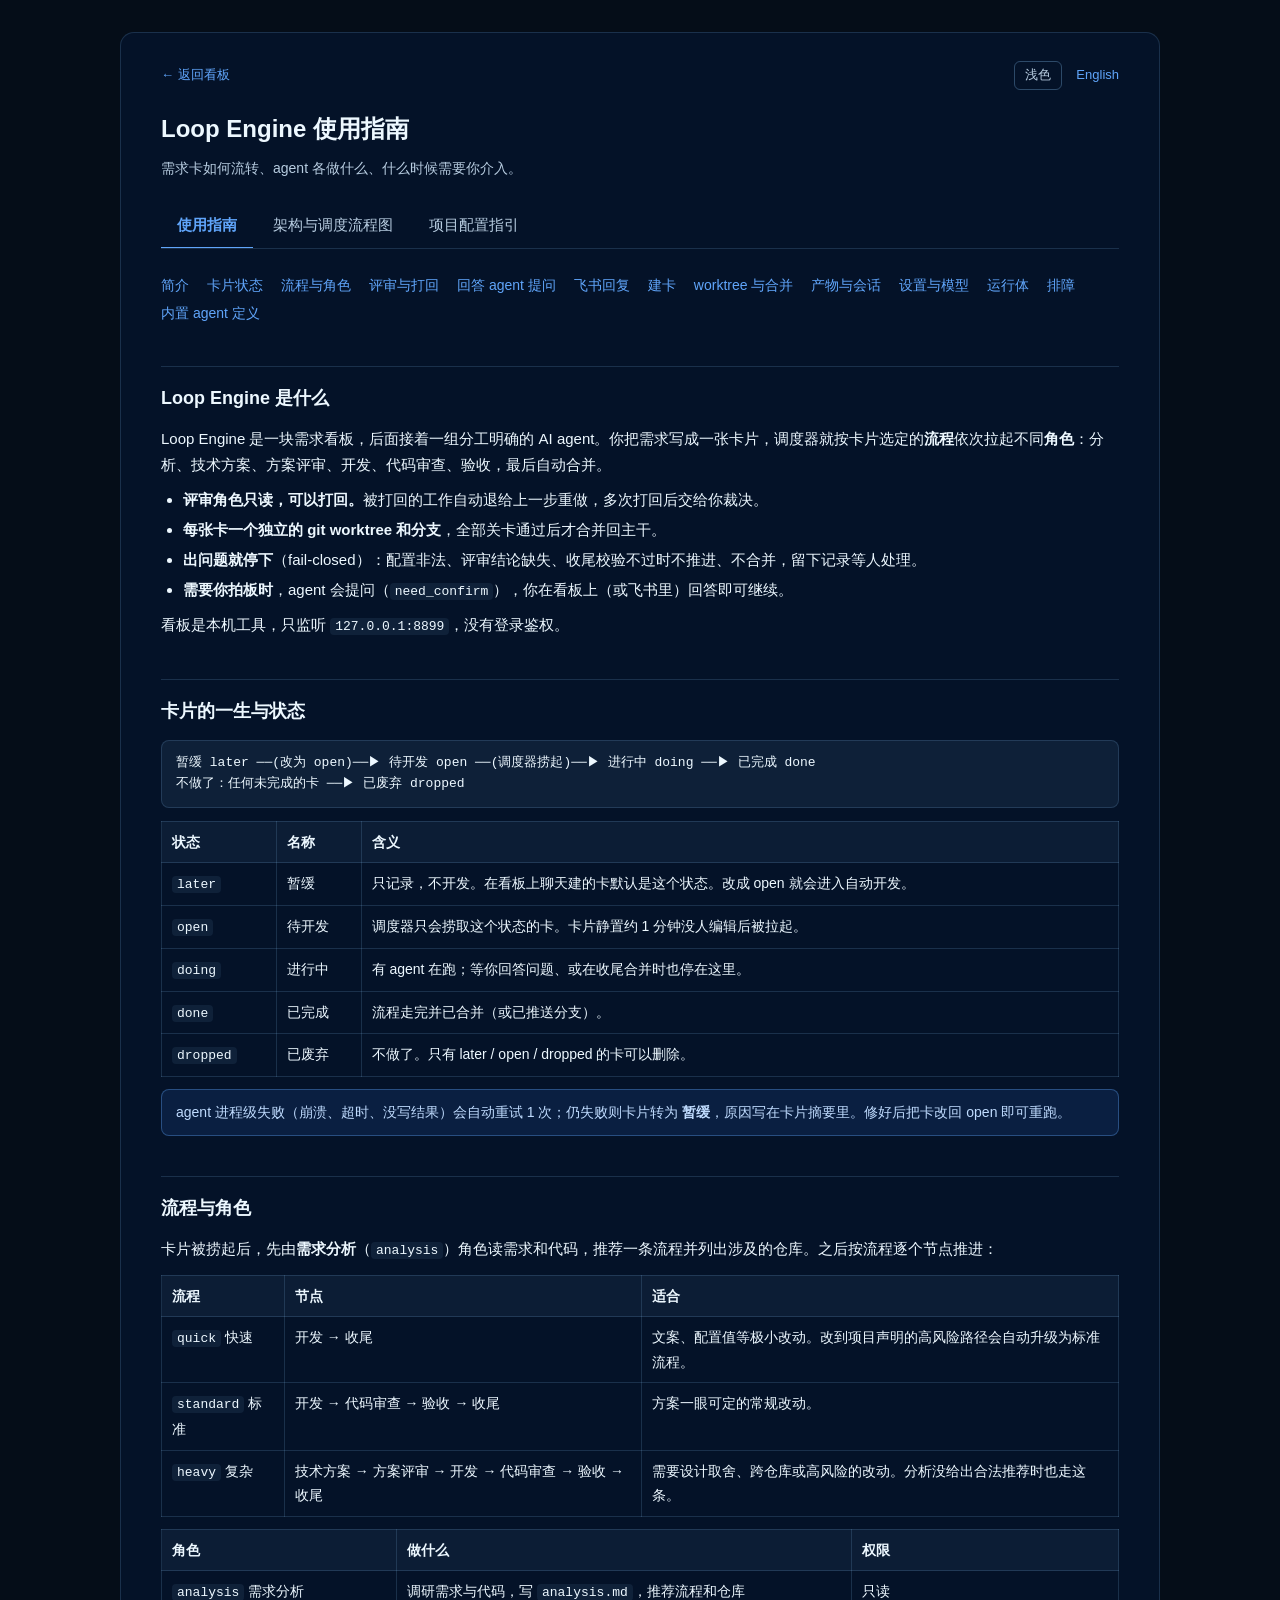
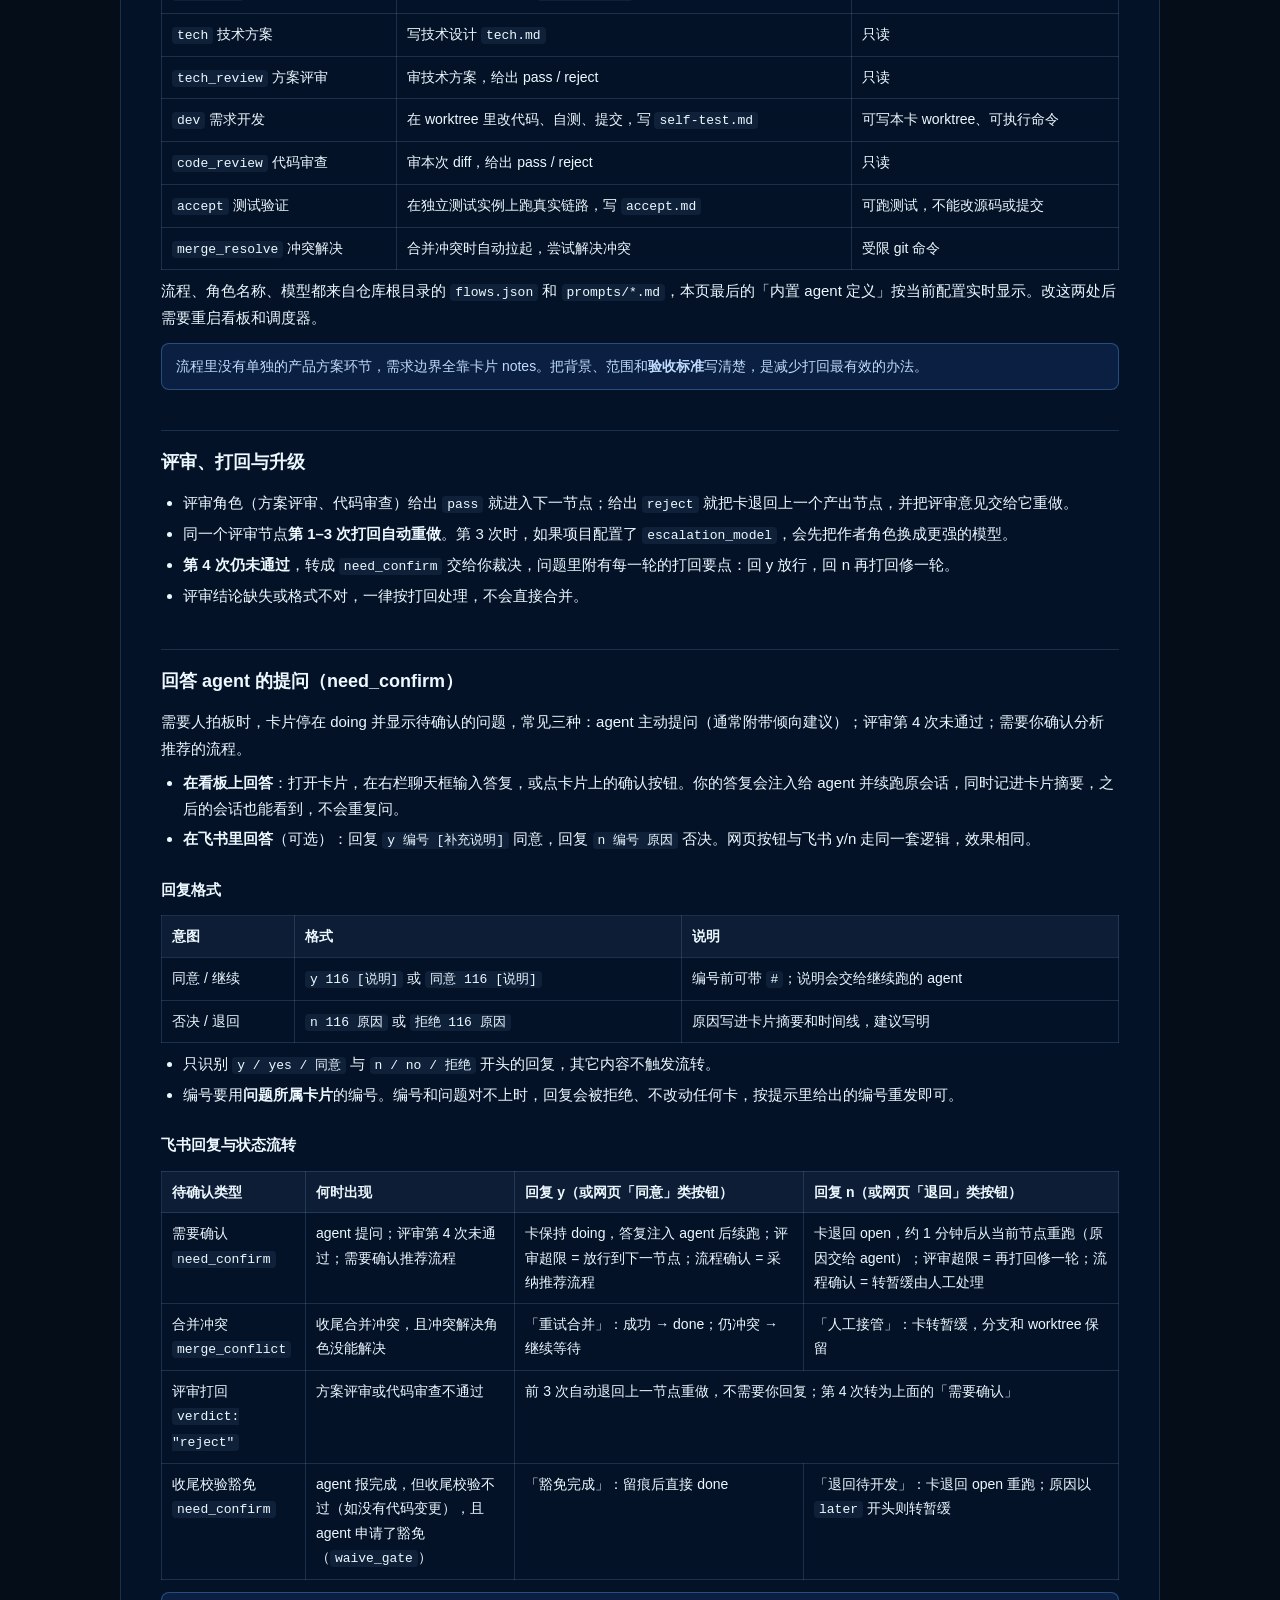
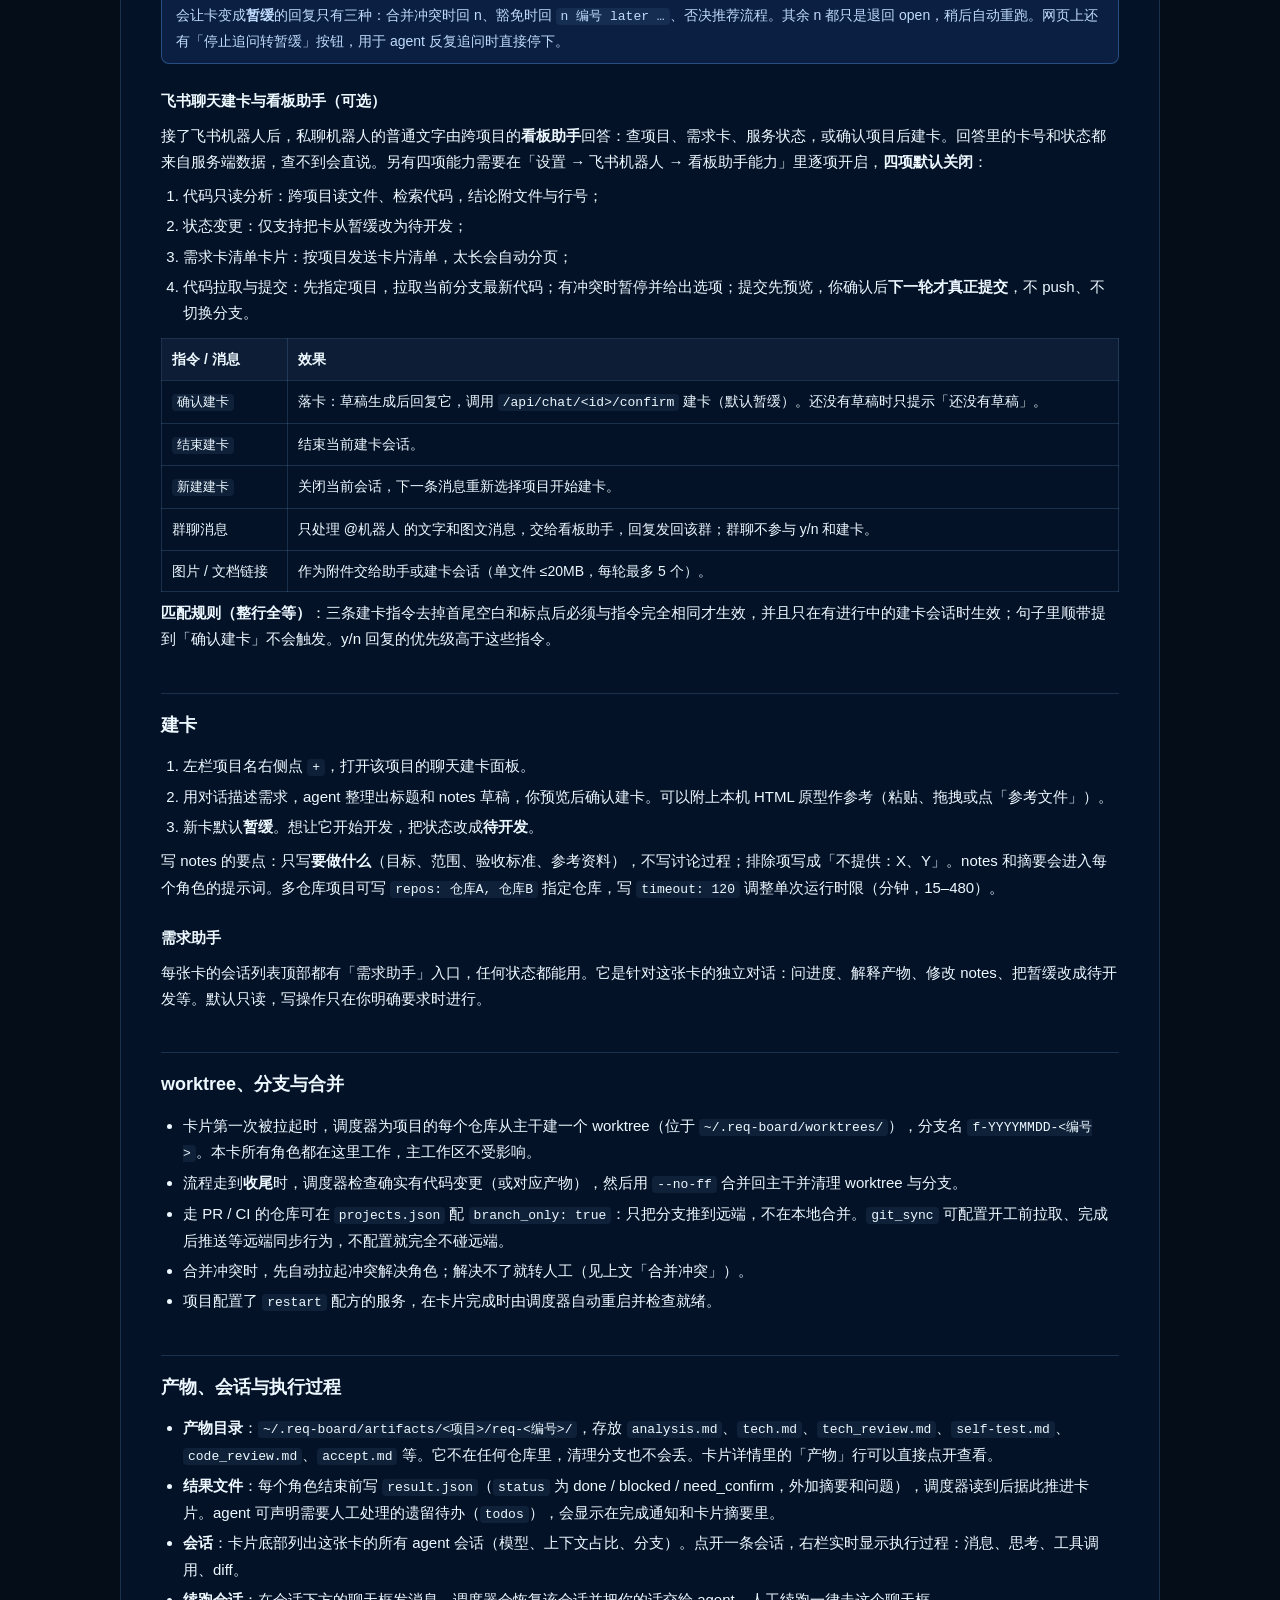
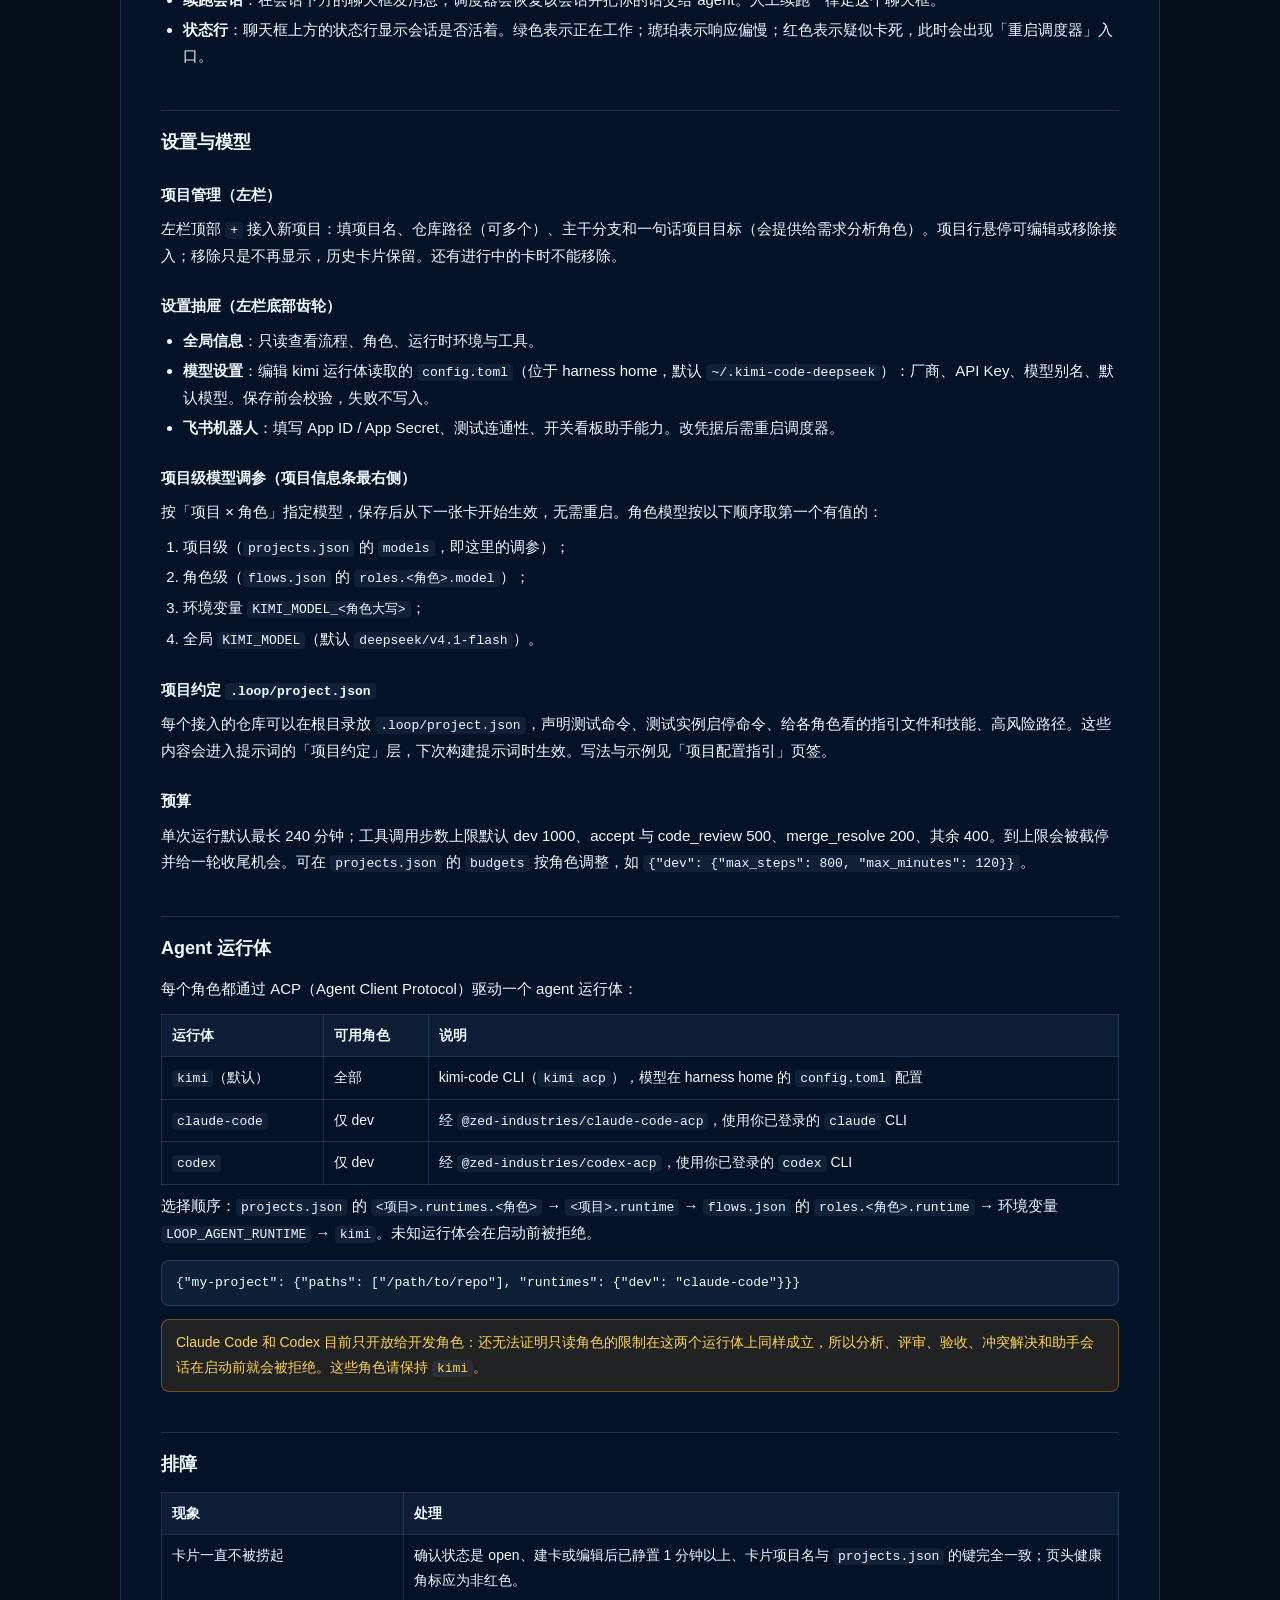
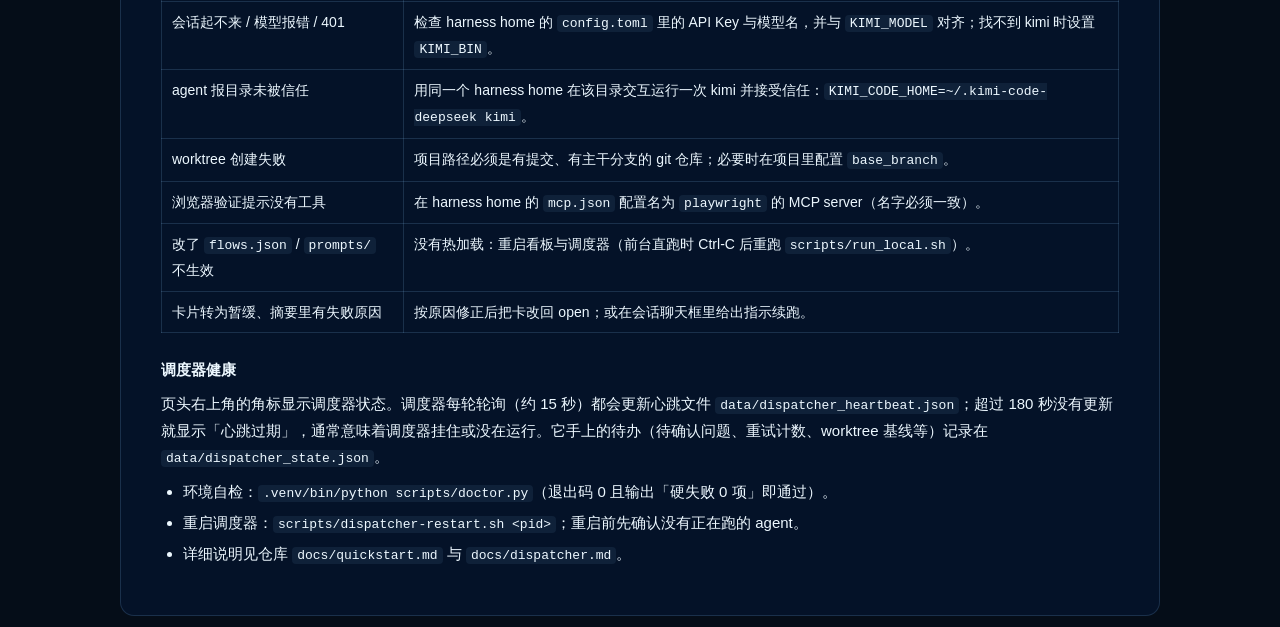
==== commit 5ea54507: "重写操作指南与快速开始，新增英文版并让 /guide 按界面语言切换 - docs/guide.html 改为面向新用户的简明指南：卡片状态、三条流程与角色、评审打回与升级、   need_confi" ====
--- a/docs/guide.html
+++ b/docs/guide.html
@@ -1,516 +1,424 @@
 <!DOCTYPE html>
 <html lang="zh-CN">
 <head>
+    <title>Loop Engine 使用指南</title>
     <meta charset="UTF-8">
     <meta name="viewport" content="width=device-width, initial-scale=1.0">
-    <title>需求看板操作指南</title>
     <link rel="icon" href="data:,">
+    <script>try{if(localStorage.getItem('reqBoardSkin')==='light')document.documentElement.dataset.skin='light';}catch(e){}</script>
     <style>
+        /* 皮肤令牌：与看板一致——深色为默认，浅色由 localStorage.reqBoardSkin=light 切换（同一偏好键）。
+           组件规则只经 var() 消费这里的令牌。 */
         :root {
+            color-scheme: dark;
+            --bg: #050d18;
+            --surface: #041228;
+            --border: rgba(141, 203, 255, 0.16);
+            --border-strong: rgba(141, 203, 255, 0.3);
+            --text: #edf8ff;
+            --text-2: #b7cce0;
+            --text-3: #718da7;
+            --accent: #60a5fa;
+            --accent-hover: #93c5fd;
+            --on-accent: #ffffff;
+            --code-bg: rgba(141, 203, 255, 0.08);
+            --th-bg: rgba(141, 203, 255, 0.06);
+            --note-bg: rgba(59, 130, 246, 0.12);
+            --note-border: rgba(96, 165, 250, 0.35);
+            --note-fg: #bfdbfe;
+            --warn-bg: rgba(245, 158, 11, 0.12);
+            --warn-border: rgba(245, 158, 11, 0.38);
+            --warn-fg: #fcd34d;
+        }
+        :root[data-skin="light"] {
+            color-scheme: light;
             --bg: #fafafa;
             --surface: #ffffff;
             --border: #e5e7eb;
             --border-strong: #d1d5db;
             --text: #111827;
-            --text-2: #6b7280;
+            --text-2: #4b5563;
             --text-3: #9ca3af;
             --accent: #2563eb;
             --accent-hover: #1d4ed8;
             --code-bg: #f3f4f6;
+            --th-bg: #f3f4f6;
+            --note-bg: #eff6ff;
+            --note-border: #bfdbfe;
+            --note-fg: #1e40af;
+            --warn-bg: #fffbeb;
+            --warn-border: #fde68a;
+            --warn-fg: #92400e;
         }
         * { box-sizing: border-box; }
         body {
-            font-family: -apple-system, BlinkMacSystemFont, "PingFang SC", "Microsoft YaHei", sans-serif;
+            font-family: -apple-system, BlinkMacSystemFont, "Segoe UI", "PingFang SC", "Microsoft YaHei", sans-serif;
             background: var(--bg);
             color: var(--text);
-            font-size: 14px;
-            line-height: 1.7;
+            font-size: 15px;
+            line-height: 1.75;
             margin: 0;
             padding: 32px 16px 64px;
         }
         .page {
-            max-width: 1280px;
+            max-width: 1040px;
             margin: 0 auto;
             background: var(--surface);
             border: 1px solid var(--border);
-            border-radius: 12px;
-            padding: 28px 36px 40px;
-        }
-        h1 { font-size: 22px; margin: 0 0 6px; }
-        .subtitle { color: var(--text-2); font-size: 13px; margin: 0 0 28px; }
+            border-radius: 14px;
+            padding: 28px 40px 40px;
+        }
+        .topbar { display: flex; align-items: center; justify-content: space-between; gap: 12px; flex-wrap: wrap; margin-bottom: 18px; font-size: 13px; }
+        .topbar-right { display: flex; align-items: center; gap: 14px; }
+        .skin-btn {
+            font: inherit; font-size: 13px; color: var(--text-2); background: none; cursor: pointer;
+            border: 1px solid var(--border-strong); border-radius: 6px; padding: 2px 10px;
+        }
+        .skin-btn:hover { color: var(--text); }
+        h1 { font-size: 24px; margin: 0 0 6px; }
+        .subtitle { color: var(--text-2); font-size: 14px; margin: 0 0 24px; }
         h2 {
-            font-size: 17px;
-            margin: 36px 0 12px;
-            padding-top: 8px;
+            font-size: 18px;
+            margin: 40px 0 12px;
+            padding-top: 16px;
             border-top: 1px solid var(--border);
         }
-        h2:first-of-type { border-top: none; margin-top: 0; }
+        .tab-pane > h2:first-child { border-top: none; margin-top: 0; padding-top: 0; }
+        h3 { font-size: 15px; margin: 24px 0 8px; }
         p { margin: 8px 0; }
         a { color: var(--accent); text-decoration: none; }
-        a:hover { text-decoration: underline; }
-        .back-link { display: inline-block; margin-bottom: 20px; font-size: 13px; }
-        table {
-            width: 100%;
-            border-collapse: collapse;
-            margin: 12px 0 8px;
-            font-size: 13px;
-        }
-        th, td {
-            border: 1px solid var(--border);
-            padding: 8px 10px;
-            text-align: left;
-            vertical-align: top;
-        }
-        th {
-            background: var(--code-bg);
-            font-weight: 600;
-            white-space: nowrap;
-        }
-        /* 流程表（board.py 注入，table.flows）「状态」列（第 4 列）：不折行 + 给定宽度，
-           「已启用」不被两侧长文本挤成两行 */
+        a:hover { color: var(--accent-hover); text-decoration: underline; }
+        table { width: 100%; border-collapse: collapse; margin: 12px 0 8px; font-size: 14px; }
+        th, td { border: 1px solid var(--border); padding: 8px 10px; text-align: left; vertical-align: top; }
+        th { background: var(--th-bg); font-weight: 600; white-space: nowrap; }
+        /* 流程表（服务端注入，table.flows）「状态」列不折行 */
         .flows th:nth-child(4), .flows td:nth-child(4) { width: 76px; white-space: nowrap; }
         code {
-            font-family: ui-monospace, SFMono-Regular, Menlo, monospace;
+            font-family: ui-monospace, SFMono-Regular, Menlo, Consolas, monospace;
             background: var(--code-bg);
             border-radius: 4px;
             padding: 1px 5px;
-            font-size: 12.5px;
-        }
-        ul, ol { margin: 8px 0 8px 20px; padding: 0; }
+            font-size: 13px;
+            overflow-wrap: break-word;
+        }
+        pre {
+            background: var(--code-bg); border: 1px solid var(--border); border-radius: 8px;
+            padding: 12px 14px; overflow-x: auto; line-height: 1.6; font-size: 13px; white-space: pre-wrap;
+        }
+        pre code { padding: 0; background: none; overflow-wrap: normal; }
+        details { margin: 10px 0; }
+        summary { cursor: pointer; font-weight: 600; }
+        ul, ol { margin: 8px 0 8px 22px; padding: 0; }
         li { margin: 4px 0; }
-        .note {
-            background: #eff6ff;
-            border: 1px solid #bfdbfe;
-            border-radius: 8px;
-            padding: 10px 14px;
-            margin: 12px 0;
-            font-size: 13px;
-            color: #1e40af;
-        }
-        .warn {
-            background: #fffbeb;
-            border: 1px solid #fde68a;
-            border-radius: 8px;
-            padding: 10px 14px;
-            margin: 12px 0;
-            font-size: 13px;
-            color: #92400e;
-        }
-        /* 页内 tab：操作指南 / 架构与调度流程图 / Prompt 配置指引 */
-        .tabs { display: flex; gap: 4px; border-bottom: 1px solid var(--border); margin: 0 0 20px; overflow-x: auto; }
+        .note, .warn { border-radius: 8px; padding: 10px 14px; margin: 12px 0; font-size: 14px; border: 1px solid; }
+        .note { background: var(--note-bg); border-color: var(--note-border); color: var(--note-fg); }
+        .warn { background: var(--warn-bg); border-color: var(--warn-border); color: var(--warn-fg); }
+        .toc { display: flex; flex-wrap: wrap; gap: 4px 18px; margin: 0 0 8px; font-size: 14px; }
+        .lifecycle { font-family: ui-monospace, SFMono-Regular, Menlo, Consolas, monospace; white-space: pre; }
+        /* 页内 tab：指南 / 架构图 / 项目配置 */
+        .tabs { display: flex; gap: 4px; border-bottom: 1px solid var(--border); margin: 0 0 24px; overflow-x: auto; }
         .tab-btn {
-            font: inherit; font-size: 14px; color: var(--text-2);
+            font: inherit; font-size: 15px; color: var(--text-2);
             background: none; border: none; border-bottom: 2px solid transparent;
             padding: 8px 16px; margin-bottom: -1px; cursor: pointer; flex-shrink: 0;
         }
         .tab-btn:hover { color: var(--text); }
         .tab-btn[aria-selected="true"] { color: var(--accent); border-bottom-color: var(--accent); font-weight: 600; }
-        .tab-btn:focus-visible, .sub-btn:focus-visible { outline: 2px solid var(--accent); outline-offset: 2px; }
+        .tab-btn:focus-visible, .sub-btn:focus-visible, .skin-btn:focus-visible { outline: 2px solid var(--accent); outline-offset: 2px; }
         .tab-pane[hidden] { display: none; }
         .sub-tabs { display: flex; gap: 8px; margin: 0 0 12px; }
         .sub-btn {
             font: inherit; font-size: 13px; color: var(--text-2); background: var(--code-bg);
             border: 1px solid var(--border); border-radius: 6px; padding: 4px 12px; cursor: pointer;
         }
-        .sub-btn[aria-pressed="true"] { color: #fff; background: var(--accent); border-color: var(--accent); }
+        .sub-btn[aria-pressed="true"] { color: var(--on-accent); background: var(--accent); border-color: var(--accent); }
         .diagram-frame {
             width: 100%; height: calc(100vh - 230px); min-height: 560px;
             border: 1px solid var(--border); border-radius: 8px; background: var(--surface);
         }
-        .prompt-nav { display: flex; flex-wrap: wrap; gap: 6px 18px; margin: 16px 0 24px; }
-        .prompt-guide code { overflow-wrap: anywhere; }
-        .prompt-guide pre { background: var(--code-bg); border: 1px solid var(--border); border-radius: 8px; padding: 14px; overflow-x: auto; line-height: 1.6; }
-        .prompt-guide pre code { padding: 0; overflow-wrap: normal; }
-        .prompt-guide details { margin: 14px 0; }
-        .prompt-guide summary { cursor: pointer; font-weight: 600; }
-        .prompt-guide .table-scroll { overflow-x: auto; }
+        .table-scroll { overflow-x: auto; }
         .prompt-guide table { min-width: 640px; }
         @media (max-width: 720px) {
-            .page { padding: 20px 16px 32px; }
+            body { padding: 16px 0 32px; }
+            .page { padding: 20px 16px 32px; border-radius: 0; border-left: none; border-right: none; }
             th, td { padding: 6px 8px; }
             .tabs { flex-wrap: wrap; }
+            table { display: block; overflow-x: auto; }
         }
     </style>
 </head>
 <body>
     <div class="page">
-        <a class="back-link" href="/">← 返回需求看板</a>
-        <h1>需求看板操作指南</h1>
-        <p class="subtitle">req-board（<a href="http://127.0.0.1:8899" target="_blank" rel="noopener"><code>http://127.0.0.1:8899</code></a>）使用说明 · 本机工具 · 无鉴权</p>
+        <div class="topbar">
+            <a href="/">← 返回看板</a>
+            <div class="topbar-right">
+                <button class="skin-btn" id="skinBtn" type="button" data-light="浅色" data-dark="深色" aria-label="切换明暗">浅色</button>
+                <a id="langLink" href="/guide?lang=en" hreflang="en" lang="en">English</a>
+            </div>
+        </div>
+        <h1>Loop Engine 使用指南</h1>
+        <p class="subtitle">需求卡如何流转、agent 各做什么、什么时候需要你介入。</p>
 
         <div class="tabs" role="tablist" aria-label="指南内容">
-            <button class="tab-btn" id="tab-guide" role="tab" aria-selected="true" aria-controls="pane-guide" type="button">操作指南</button>
+            <button class="tab-btn" id="tab-guide" role="tab" aria-selected="true" aria-controls="pane-guide" type="button">使用指南</button>
             <button class="tab-btn" id="tab-diagrams" role="tab" aria-selected="false" aria-controls="pane-diagrams" type="button">架构与调度流程图</button>
-            <button class="tab-btn" id="tab-prompts" role="tab" aria-selected="false" aria-controls="pane-prompts" type="button">Prompt 配置指引</button>
+            <button class="tab-btn" id="tab-prompts" role="tab" aria-selected="false" aria-controls="pane-prompts" type="button">项目配置指引</button>
         </div>
 
         <div class="tab-pane" id="pane-guide" role="tabpanel" aria-labelledby="tab-guide">
-        <h2 id="urls">一、项目地址速查</h2>
-        <p>下表登记看板已接入项目（<code>projects.json</code> 的键）的访问地址，忘记时先来这里查。本地地址来源：<code>projects.json</code> 的 <code>restart.verify</code> 或各项目 README/启动脚本；生产（线上）地址来源：各项目部署文档，未登记的项目填「—」。</p>
-        <table>
-            <tr><th>项目</th><th>本地地址</th><th>生产 / 线上地址</th><th>说明 / 来源</th></tr>
-            <tr><td><code>loop-engine</code></td><td><a href="http://127.0.0.1:8899" target="_blank" rel="noopener"><code>http://127.0.0.1:8899</code></a></td><td>—</td><td>本看板自身（launchd <code>local.req-board</code>，或 <code>scripts/run_local.sh</code> 前台直跑；两种形态端口都是 8899），仅本机可用</td></tr>
-        </table>
-        <div class="note">本表由人工维护，新增项目时按同一格式补一行（如 <code>my-app</code> / <code>api-server</code>）。</div>
-
-        <h2 id="status">二、状态含义</h2>
+        <nav class="toc" aria-label="目录">
+            <a href="#intro">简介</a><a href="#status">卡片状态</a><a href="#flows-roles">流程与角色</a>
+            <a href="#review">评审与打回</a><a href="#confirm">回答 agent 提问</a><a href="#flow">飞书回复</a>
+            <a href="#create">建卡</a><a href="#merge">worktree 与合并</a><a href="#view">产物与会话</a>
+            <a href="#config">设置与模型</a><a href="#runtimes">运行体</a><a href="#troubleshooting">排障</a>
+            <a href="#agents">内置 agent 定义</a>
+        </nav>
+
+        <h2 id="intro">Loop Engine 是什么</h2>
+        <p>Loop Engine 是一块需求看板，后面接着一组分工明确的 AI agent。你把需求写成一张卡片，调度器就按卡片选定的<b>流程</b>依次拉起不同<b>角色</b>：分析、技术方案、方案评审、开发、代码审查、验收，最后自动合并。</p>
+        <ul>
+            <li><b>评审角色只读，可以打回。</b>被打回的工作自动退给上一步重做，多次打回后交给你裁决。</li>
+            <li><b>每张卡一个独立的 git worktree 和分支</b>，全部关卡通过后才合并回主干。</li>
+            <li><b>出问题就停下</b>（fail-closed）：配置非法、评审结论缺失、收尾校验不过时不推进、不合并，留下记录等人处理。</li>
+            <li><b>需要你拍板时</b>，agent 会提问（<code>need_confirm</code>），你在看板上（或飞书里）回答即可继续。</li>
+        </ul>
+        <p>看板是本机工具，只监听 <code>127.0.0.1:8899</code>，没有登录鉴权。</p>
+
+        <h2 id="status">卡片的一生与状态</h2>
+        <pre class="lifecycle">暂缓 later ──(改为 open)──▶ 待开发 open ──(调度器捞起)──▶ 进行中 doing ──▶ 已完成 done
+不做了：任何未完成的卡 ──▶ 已废弃 dropped</pre>
         <table>
             <tr><th>状态</th><th>名称</th><th>含义</th></tr>
-            <tr><td><code>later</code></td><td>暂缓</td><td>只记录、不开发，调度器不捞取；人工改回 open 后恢复自动调度</td></tr>
-            <tr><td><code>open</code></td><td>待开发</td><td>调度器唯一自动捞取的状态，静置满约 1 分钟后按卡上流程快照的当前节点拉起对应角色（未入流程 → 前置环节角色）</td></tr>
-            <tr><td><code>doing</code></td><td>进行中</td><td>有 agent 正在跑；等待你确认（need_confirm）或流程收尾（terminal，不拉起 agent）时也停留在此</td></tr>
-            <tr><td><code>done</code></td><td>已完成</td><td>完成态，记录完成时间；doing/done 禁止删除</td></tr>
-            <tr><td><code>dropped</code></td><td>已废弃</td><td>终态，方案废弃，可删除</td></tr>
-        </table>
-        <div class="note">
-            历史值 <code>route</code>（通道待确认）与 <code>review</code>（评审中）为 #419 前的人工中间态：现已不再产生，仅历史状态日志保留中文回放；过渡窗口写入的原值由调度器启动回填统一转换（route 卡转 open 重走前置环节，review 卡按已通过推进）。
-        </div>
-
-        <h2 id="flow">三、飞书回复与状态流转</h2>
-        <p>#419 起人工介入只剩「需要确认」（need_confirm）一条通道——通道确认与人工评审两个中间态已取消（新流程不再产生；过渡窗口照存的历史 <code>route</code>/<code>review</code> 待办仍保留消费分支，仅兼容不再新增），回复 y/n 后的变化如下：</p>
-        <table>
-            <tr><th>确认节点</th><th>触发时机</th><th>回复前状态</th><th>回复 y 后</th><th>回复 n 后</th></tr>
+            <tr><td><code>later</code></td><td>暂缓</td><td>只记录，不开发。在看板上聊天建的卡默认是这个状态。改成 open 就会进入自动开发。</td></tr>
+            <tr><td><code>open</code></td><td>待开发</td><td>调度器只会捞取这个状态的卡。卡片静置约 1 分钟没人编辑后被拉起。</td></tr>
+            <tr><td><code>doing</code></td><td>进行中</td><td>有 agent 在跑；等你回答问题、或在收尾合并时也停在这里。</td></tr>
+            <tr><td><code>done</code></td><td>已完成</td><td>流程走完并已合并（或已推送分支）。</td></tr>
+            <tr><td><code>dropped</code></td><td>已废弃</td><td>不做了。只有 later / open / dropped 的卡可以删除。</td></tr>
+        </table>
+        <div class="note">agent 进程级失败（崩溃、超时、没写结果）会自动重试 1 次；仍失败则卡片转为 <b>暂缓</b>，原因写在卡片摘要里。修好后把卡改回 open 即可重跑。</div>
+
+        <h2 id="flows-roles">流程与角色</h2>
+        <p>卡片被捞起后，先由<b>需求分析</b>（<code>analysis</code>）角色读需求和代码，推荐一条流程并列出涉及的仓库。之后按流程逐个节点推进：</p>
+        <table>
+            <tr><th>流程</th><th>节点</th><th>适合</th></tr>
+            <tr><td><code>quick</code> 快速</td><td>开发 → 收尾</td><td>文案、配置值等极小改动。改到项目声明的高风险路径会自动升级为标准流程。</td></tr>
+            <tr><td><code>standard</code> 标准</td><td>开发 → 代码审查 → 验收 → 收尾</td><td>方案一眼可定的常规改动。</td></tr>
+            <tr><td><code>heavy</code> 复杂</td><td>技术方案 → 方案评审 → 开发 → 代码审查 → 验收 → 收尾</td><td>需要设计取舍、跨仓库或高风险的改动。分析没给出合法推荐时也走这条。</td></tr>
+        </table>
+        <table>
+            <tr><th>角色</th><th>做什么</th><th>权限</th></tr>
+            <tr><td><code>analysis</code> 需求分析</td><td>调研需求与代码，写 <code>analysis.md</code>，推荐流程和仓库</td><td>只读</td></tr>
+            <tr><td><code>tech</code> 技术方案</td><td>写技术设计 <code>tech.md</code></td><td>只读</td></tr>
+            <tr><td><code>tech_review</code> 方案评审</td><td>审技术方案，给出 pass / reject</td><td>只读</td></tr>
+            <tr><td><code>dev</code> 需求开发</td><td>在 worktree 里改代码、自测、提交，写 <code>self-test.md</code></td><td>可写本卡 worktree、可执行命令</td></tr>
+            <tr><td><code>code_review</code> 代码审查</td><td>审本次 diff，给出 pass / reject</td><td>只读</td></tr>
+            <tr><td><code>accept</code> 测试验证</td><td>在独立测试实例上跑真实链路，写 <code>accept.md</code></td><td>可跑测试，不能改源码或提交</td></tr>
+            <tr><td><code>merge_resolve</code> 冲突解决</td><td>合并冲突时自动拉起，尝试解决冲突</td><td>受限 git 命令</td></tr>
+        </table>
+        <p>流程、角色名称、模型都来自仓库根目录的 <code>flows.json</code> 和 <code>prompts/*.md</code>，本页最后的「内置 agent 定义」按当前配置实时显示。改这两处后需要重启看板和调度器。</p>
+        <div class="note">流程里没有单独的产品方案环节，需求边界全靠卡片 notes。把背景、范围和<b>验收标准</b>写清楚，是减少打回最有效的办法。</div>
+
+        <h2 id="review">评审、打回与升级</h2>
+        <ul>
+            <li>评审角色（方案评审、代码审查）给出 <code>pass</code> 就进入下一节点；给出 <code>reject</code> 就把卡退回上一个产出节点，并把评审意见交给它重做。</li>
+            <li>同一个评审节点<b>第 1–3 次打回自动重做</b>。第 3 次时，如果项目配置了 <code>escalation_model</code>，会先把作者角色换成更强的模型。</li>
+            <li><b>第 4 次仍未通过</b>，转成 <code>need_confirm</code> 交给你裁决，问题里附有每一轮的打回要点：回 y 放行，回 n 再打回修一轮。</li>
+            <li>评审结论缺失或格式不对，一律按打回处理，不会直接合并。</li>
+        </ul>
+
+        <h2 id="confirm">回答 agent 的提问（need_confirm）</h2>
+        <p>需要人拍板时，卡片停在 doing 并显示待确认的问题，常见三种：agent 主动提问（通常附带倾向建议）；评审第 4 次未通过；需要你确认分析推荐的流程。</p>
+        <ul>
+            <li><b>在看板上回答</b>：打开卡片，在右栏聊天框输入答复，或点卡片上的确认按钮。你的答复会注入给 agent 并续跑原会话，同时记进卡片摘要，之后的会话也能看到，不会重复问。</li>
+            <li><b>在飞书里回答</b>（可选）：回复 <code>y 编号 [补充说明]</code> 同意，回复 <code>n 编号 原因</code> 否决。网页按钮与飞书 y/n 走同一套逻辑，效果相同。</li>
+        </ul>
+        <h3 id="format">回复格式</h3>
+        <table>
+            <tr><th>意图</th><th>格式</th><th>说明</th></tr>
+            <tr><td>同意 / 继续</td><td><code>y 116 [说明]</code> 或 <code>同意 116 [说明]</code></td><td>编号前可带 <code>#</code>；说明会交给继续跑的 agent</td></tr>
+            <tr><td>否决 / 退回</td><td><code>n 116 原因</code> 或 <code>拒绝 116 原因</code></td><td>原因写进卡片摘要和时间线，建议写明</td></tr>
+        </table>
+        <ul>
+            <li>只识别 <code>y / yes / 同意</code> 与 <code>n / no / 拒绝</code> 开头的回复，其它内容不触发流转。</li>
+            <li>编号要用<b>问题所属卡片</b>的编号。编号和问题对不上时，回复会被拒绝、不改动任何卡，按提示里给出的编号重发即可。</li>
+        </ul>
+
+        <h3 id="flow">飞书回复与状态流转</h3>
+        <table>
+            <tr><th>待确认类型</th><th>何时出现</th><th>回复 y（或网页「同意」类按钮）</th><th>回复 n（或网页「退回」类按钮）</th></tr>
             <tr>
                 <td>需要确认<br><code>need_confirm</code></td>
-                <td>任意节点 agent 提问（带倾向建议）；评审节点连续 3 轮未通过仍自动打回，第 4 轮仍未通过转人工裁决（附各轮打回要点）；<code>confirm</code> 项目或识别到清单外仓库时确认推荐流程</td>
-                <td>doing</td>
-                <td>保持 doing，恢复原会话继续跑，你写的文字作为答复注入给 agent，并追加一行「人工答复（问题：…）：…」到开发总结留档（该字段会进 agent 上下文，会话重开/重试后的新 agent 也能看到这条澄清，不会重复追问）；评审超限场景 = 放行进入下一节点；流程确认场景 = 采纳推荐流程并继续推进</td>
-                <td>退回 open，原因写入 summary；约 1 分钟后按卡上流程快照的当前节点重跑（原因进历史）；评审超限场景 = 打回前驱节点再修一轮；流程确认场景 = 转人工处理（置 later）</td>
+                <td>agent 提问；评审第 4 次未通过；需要确认推荐流程</td>
+                <td>卡保持 doing，答复注入 agent 后续跑；评审超限 = 放行到下一节点；流程确认 = 采纳推荐流程</td>
+                <td>卡退回 open，约 1 分钟后从当前节点重跑（原因交给 agent）；评审超限 = 再打回修一轮；流程确认 = 转暂缓由人工处理</td>
             </tr>
             <tr>
-                <td>自动合并冲突<br><code>merge_conflict</code></td>
-                <td>流程收尾（terminal）合并分支冲突，merge_resolve 自动解决未成/耗尽</td>
-                <td>doing（待处理）</td>
-                <td>重试合并：成功→done；仍冲突→保持 doing 继续等待</td>
-                <td>置 later（暂缓），dev 分支与 worktree 保留，改由人工接管</td>
+                <td>合并冲突<br><code>merge_conflict</code></td>
+                <td>收尾合并冲突，且冲突解决角色没能解决</td>
+                <td>「重试合并」：成功 → done；仍冲突 → 继续等待</td>
+                <td>「人工接管」：卡转暂缓，分支和 worktree 保留</td>
             </tr>
             <tr>
-                <td>自动合并冲突（网页端）<br><code>merge_conflict</code></td>
-                <td>同上一行；网页端按钮（见下）</td>
-                <td>doing（待处理）</td>
-                <td>「重试合并」= 飞书 y 同效：成功→done；仍冲突→保持 doing，按钮重置等待再次点击</td>
-                <td>「人工接管」= 飞书 n 同效：置 later（暂缓），dev 分支与 worktree 保留</td>
+                <td>评审打回<br><code>verdict: "reject"</code></td>
+                <td>方案评审或代码审查不通过</td>
+                <td colspan="2">前 3 次自动退回上一节点重做，不需要你回复；第 4 次转为上面的「需要确认」</td>
             </tr>
             <tr>
-                <td>代码审查发现问题<br><code>verdict: "reject"</code>（#419 自动打回）</td>
-                <td>合并前的只读 diff 审查（<code>review</code> 节点）报 <code>verdict: "reject"</code>：<b>自动打回上游开发节点复修，不转人工</b>；同一评审节点前 3 轮未通过都自动打回（第 3 轮时若项目配了 <code>escalation_model</code> 先升级作者模型），第 4 轮仍未通过才转 <code>need_confirm</code> 人工裁决</td>
-                <td>doing（自动复修中）</td>
-                <td>（自动）打回后开发节点修复，评审转 pass 即进入流程收尾 → done；人工裁决时 y = 放行进入下一节点</td>
-                <td>（自动）打回即退开发复修（注入审查意见）；人工裁决时 n &lt;原因&gt; = 打回前驱节点再修一轮。历史 <code>review_gate</code> 条目（#419 起不再写入）保留旧三档语义：y=确认仍合并 / <code>n &lt;编号&gt; 转开发</code>=退开发复修 / 普通 n=否决合并转暂缓</td>
+                <td>收尾校验豁免<br><code>need_confirm</code></td>
+                <td>agent 报完成，但收尾校验不过（如没有代码变更），且 agent 申请了豁免（<code>waive_gate</code>）</td>
+                <td>「豁免完成」：留痕后直接 done</td>
+                <td>「退回待开发」：卡退回 open 重跑；原因以 <code>later</code> 开头则转暂缓</td>
             </tr>
-            <tr>
-                <td>收尾校验豁免<br><code>need_confirm</code>（confirm_override）</td>
-                <td>agent 报 done 但收尾校验不通过（无代码变更/缺产物等），且 result.json 带 <code>waive_gate</code> 申报豁免（#399，如实现已人工提交 main）</td>
-                <td>doing（待处理，未合并）</td>
-                <td>豁免完成：summary 红字「机制校验未过，人工确认豁免」留档后直接收口 → done</td>
-                <td>退回 open（按卡上快照的当前节点重跑）；原因以 <code>later</code> 开头则置 later（暂缓），dev 分支与 worktree 保留</td>
-            </tr>
-            <tr>
-                <td>网页端确认按钮<br><code>confirmations</code>（#400）</td>
-                <td>任一待确认卡在网页端渲染的动作按钮（confirm_override「豁免完成/退回待开发/置暂缓」、超限态「停止追问转暂缓」；合并冲突另有「重试合并 / 人工接管」按钮见上）。历史 <code>review_gate</code> 条目（#419 起不再写入）的三档动作 <code>pass/rework/reject</code> 仅在过渡窗口内保留消费，看板前端不渲染这组按钮</td>
-                <td>doing（待处理）</td>
-                <td>与飞书 y 等效：点击即由调度器执行（同状态/通知/留痕），按钮转「已提交待处理」，最长 15s 内生效；「停止追问转暂缓」为网页新增明示出口（飞书无对等指令）</td>
-                <td>与飞书 n 等效（含 later 前缀语义）；对话类选项点击 = 预填右栏聊天框（可编辑后发送，人工输入恒对话类不触发机制动作）</td>
-            </tr>
-        </table>
-        <div class="note">
-            <b>回复编号与条目内容不一致（#27）</b>：待确认条目的键与内容应同源；万一不一致（键指向的卡与问题实际所属的卡不同），调度器<b>不执行任何状态变更</b>——回复会被拒绝，条目按内容归属归位（目标编号已有待确认项时保留原键、累计到第 3 次清条目转人工），并给你一条说明「回复编号 #X 与待确认条目内容不一致（内容属需求 #Y）」。收到这类提示时请按<b>内容所属的编号</b>重新回复；条目内容所属卡已 done/dropped 时该条目直接清理，需按提示人工处理。
-        </div>
-        <p><b>#22 起「飞书多轮聊天建卡」相关回复</b>（与上面 need_confirm 的 y/n 通道并存，优先级低于 y/n）：<b>存在活跃建卡会话时</b>，飞书私聊机器人可多轮对话建卡——未给项目时机器人追问并列出项目名清单，选定后进入建卡讨论（素材/文档链接随消息交给 agent），确认（回复 <code>确认建卡</code>）后经 <code>create_requirement</code> 建卡（默认 <code>later</code>）。</p>
-        <p><b>#24 起「飞书看板助手」</b>：飞书私聊的普通文本（非 y/n、非素材、非建卡指令，且无活跃建卡会话）由跨项目常驻「看板助手」接管——可用自然语言查<b>项目 / 需求卡 / 服务状态</b>（调度器心跳、运行中会话、待确认项），也可先确认项目再<b>跨项目建卡</b>。回答中的卡号、数字、状态一律来自服务端只读业务工具，查不到会明确说明、不编造。单条消息只跑一次模型，整轮 <b>90 秒</b>超时（超时回固定提示「这轮没查完，重发一次或到网页看。」并取消本轮）。<b>首条消息</b>仍先回一次连接问候，且问候后<b>继续处理本条</b>（#24 修复了原先把首条消息整条吞掉、不入队也不建卡的问题）。<b>#26 起</b>另有几条增强能力，各由一个开关控制、<b>默认关闭</b>（在网页左下角齿轮「设置 → 飞书机器人」标签页的「看板助手能力」分组里开启，保存即生效；<b>#30 起</b>新增第三条「需求卡清单卡片」，<b>#54 起</b>新增第四条「代码拉取与提交」）：<b>①代码只读分析</b>——在被授权范围内读文件、按模式列文件、按内容检索，数据范围是项目清单里的<b>全部项目</b>（跨项目），结论会引用具体文件与行号；<b>②状态变更</b>——仅支持把已建卡从 <b>暂缓改为待开发</b>（约 1 分钟后会被调度器自动纳入开发流程）。<b>③需求卡清单卡片（#30）</b>——说「把 X 项目的卡清单发我」这类清单诉求时，助手以<b>飞书交互卡片</b>发出该项目需求卡清单：每张需求一个独立区块（编号/标题/<b>中文状态</b>/流程/更新时间），超出单条容量自动分多页发送、不丢卡（超出上限会在末页显式提示还剩多少张）。<b>④代码拉取与提交（#54）</b>——必须先指定<b>项目</b>（多仓库项目还要指定仓库）：先回显当前分支与最新提交，再拉取当前分支最新代码；冲突时<b>暂停</b>并列出冲突文件与四个选项（保留我方/保留对方/手动处理/放弃合并），不强制覆盖、不丢本地改动；提交分两步——先预览变更摘要与目标分支，用户确认后的<b>下一轮</b>才真正提交（不 push、不切换分支）。开关关闭时助手会明确回绝（提示去网页开启），不会静默降级或假装完成。</p>
-        <table>
-            <tr><th>指令 / 行为</th><th>匹配与效果</th></tr>
-            <tr><td><code>结束建卡</code></td><td>释放当前活跃建卡会话（调 <code>/api/chat/&lt;id&gt;/close</code>）。<b>匹配规则（整行全等）</b>：文本 <code>strip()</code> 后去首尾中英文标点（<code>，。！？、；：,.!?;:</code> 与引号括号）再<b>全等</b>比较，<b>不做包含/前缀匹配</b>，且<b>仅在存在活跃建卡会话时生效</b>——「那就确认建卡，结束建卡流程」不含整行全等，按普通消息进入建卡讨论。<b>#24</b>：无活跃建卡会话时只回「当前没有进行中的建卡会话」提示，<b>不启动任何会话</b>（原「任意文本都新建单项目建卡会话」的兜底分支已删除）</td></tr>
-            <tr><td><code>新建建卡</code></td><td>先关闭当前会话再清本地状态，下次消息重新走项目追问（匹配规则同上）。<b>#24</b>：这是<b>无活跃建卡会话时唯一能显式回到单项目建卡</b>的入口</td></tr>
-            <tr><td><code>确认建卡</code></td><td><b>用户侧唯一落卡口令</b>：草稿产出后机器人提示「回复『确认建卡』落卡」，收到即调 <code>/api/chat/&lt;id&gt;/confirm</code> 驱动 <code>create_requirement</code> 建卡（status 默认 <code>later</code>，仅明确要求开发时 <code>open</code>），并把建卡结果回发到飞书。尚无草稿时回复它只会收到「还没有草稿」提示（不调 confirm）；已建卡（<code>created</code>）时提示卡号。匹配规则与上面两条相同（整行全等，仅存在活跃建卡会话时生效）；<b>#24</b>：无活跃建卡会话时只回「还没有草稿」提示，不启动任何会话</td></tr>
-            <tr><td>普通文本（无活跃建卡会话）</td><td><b>#24 起进入「看板助手」</b>：非 y/n、非素材、非上述三条指令的任意文本由跨项目看板助手接管（自然语言查项目/卡/服务状态，或确认项目后跨项目建卡）；<b>#26 起</b>另支持只读代码分析（跨项目，引用文件与行号）与状态变更（仅 暂缓 → 待开发），<b>#30 起</b>支持需求卡清单卡片（按项目发交互卡片清单，超长自动分页），<b>#54 起</b>支持按项目拉取最新代码、处理合并冲突与预览后提交（仅限项目清单内项目，不 push、不切换分支）；各能力由网页左下角齿轮「设置 → 飞书机器人」标签页的「看板助手能力」开关控制、默认关闭</td></tr>
-            <tr><td>群聊消息</td><td><b>#22 行为变化 2：群 @ 进看板助手</b>：处理 @机器人 的<b>文本与图文</b>消息（文本剥离 <code>@_user_N</code> 占位符后交给看板助手，回复发回该群）；<b>图文混排</b>（文字+粘贴截图，飞书报文 <code>msg_type=post</code>）按正文+图片一起交给助手，图片作本轮附件（可被识图）；<b>不写</b> <code>state["chat_id"]</code>（私聊通知通道保持唯一）、不问候、不走 y/n 与建卡链路。前提：应用只订阅「群组中@机器人消息」事件（未开 <code>im:message.group_msg</code>）</td></tr>
-            <tr><td>素材与链接</td><td>图片/文档（docx/wiki 链接）随消息交给 agent：素材按句柄延迟下载后落盘，docx 抓正文、wiki 两步解析（仅一层）、普通 <code>http(s)</code> 链接抓正文，失败降级为仅传原链接 + 提示。素材类型限制 = 飞书支持<b>图片/文档白名单</b>（<code>FEISHU_MATERIAL_EXTS</code>），单文件 ≤20MB、单轮 ≤5（超 agent 单文件读取上限 1MB 只提示不阻断）。<b>#44</b>：<b>无活跃旧建卡会话</b>时图片/文件不再新建建卡会话追问项目，而是下载后作为<b>看板助手</b>本轮附件（图片可被识图，文本类正文内联、其余给绝对路径）；只有<b>存在活跃旧建卡会话</b>时素材才照旧进建卡 pending</td></tr>
-        </table>
-        <div class="note">
-            <b>#44 正在输入反馈</b>：飞书没有原生 typing 接口，机器人改用<b>用户消息上的 Typing 表情</b>表示「正在处理」——只对真正入队的看板助手消息、旧建卡文本与素材消息贴，处理完自动撤除（撤回的是自己贴的那一枚）；建卡指令（结束/新建/确认建卡）与 y/n 确认不贴。表情失败只记日志、不影响回复；应用需在飞书开放平台开通 <code>im:message.reactions:write_only</code>（或 <code>im:message</code>），未开通时只是没有表情。贴上/撤回时可能收到「机器人回应了你的消息」提示。
-        </div>
-        <div class="note">
-            <b>#24 消息优先级（从高到低）</b>：非 <code>text/post/file/image</code>（贴纸等）忽略且留日志 → 非私聊群聊：@ 文本/图文（<code>post</code> 的正文与图片一起）/图片 → 看板助手（不写 <code>state["chat_id"]</code>、不问候、不走 y/n 与建卡；图片作本轮附件）→ <code>file/image</code> 素材分支（<b>#44</b>：无活跃旧建卡会话时进看板助手当附件，有则照旧进建卡）→ 首条问候（独立「已问候 chat 集合」，同 chat 只问候一次，问候后<b>继续处理本条</b>）→ 文本 y/n 确认 → 有活跃建卡会话则走旧建卡链路 / 无活跃会话时整行「新建建卡」进旧建卡新建 → 其余普通文本进<b>看板助手</b>。y/n 语义不变（仍是文本最高优先级）；相对 #22 的变化：<b>首条消息不再被吞</b>（问候后照常路由），以及<b>无活跃会话的普通文本改由看板助手接管</b>（不再默认新建单项目建卡会话）。
-        </div>
-        <div class="note">
-            <b>图文消息（<code>msg_type=post</code>）</b>：飞书客户端把「文字 + 粘贴截图」合成一条富文本消息下发，此前不在消息类型白名单内被静默丢弃，表现为「@机器人贴图后没有反应」；现按正文+图片一起进看板助手，图片走素材白名单与 ≤20MB/单轮 ≤5 限制。
-        </div>
-        <div class="note">
-            会让需求变成 <code>later</code> 的回复有：「自动合并冲突」时的 n、「收尾校验豁免」时 n + <code>later</code> 前缀、「需要确认」中的流程推荐否决，以及历史 <code>review_gate</code> 条目（#419 起不再写入）中的普通 n（<code>n &lt;编号&gt; 转开发</code> 除外，改走复修循环）；其余 n 都只是退回 open，过约 1 分钟会被调度器按卡上流程快照的当前节点重新捞起。
-        </div>
-        <div class="note">
-            历史遗留：<code>route</code>/<code>review</code> 两个人工中间态已弃用（新流程不再产生），但过渡窗口照存的历史待办仍保留消费分支——route 卡回复 y = 按建议通道继续推进（建议人工收口则直接完成）/ n = 退回 open 重新分析；review 卡回复 y = 通过并推进下一阶段（accept 阶段直接完成）/ n = 打回重做（原因以「需求级」/「reset」开头则退 open 重来）。仅兼容存量，不再新增。
-        </div>
-
-        <h2 id="format">四、回复格式</h2>
-        <table>
-            <tr><th>意图</th><th>格式</th><th>说明</th></tr>
-            <tr><td>同意/继续</td><td><code>y 116 [原因]</code> 或 <code>同意 116 [原因]</code></td><td>编号前可带 <code>#</code>；原因会带给继续跑的 agent</td></tr>
-            <tr><td>否决/退回</td><td><code>n 116 原因</code> 或 <code>拒绝 116 原因</code></td><td>原因会写入需求 summary 与时间线，建议必填</td></tr>
-            <tr><td>转开发复修（历史通道，仅过渡窗口的旧卡）</td><td><code>n 116 转开发 [原因]</code></td><td>需求保持 doing，原 dev 会话续跑并注入审查反馈（<code>merge_review.md</code>），修复报 done 后重新审查（#411，循环无上限）。#419 起新流程不再产生该待确认条目——评审发现问题由评审 agent 直接报 <code>verdict=reject</code> 自动打回上游开发节点</td></tr>
-        </table>
-        <ul>
-            <li>只识别 <code>y / yes / 同意</code> 和 <code>n / no / 拒绝</code> 开头的回复，其他内容不会触发流转。<code>n</code> 的原因以「转开发」开头时，对代码审查问题（review_gate）触发转开发复修，其余语义不变。</li>
-            <li>编号必须是<b>问题所属卡</b>的编号：条目键与内容不一致时回复会被拒绝且不改动任何卡（见「三、飞书回复与状态流转」末条说明），请按通知里给出的正确编号重发。</li>
-            <li>原因可空，但 n 时写明原因有助于后续 agent 按你的意图重跑。</li>
-            <li>网页端答复同一问题走右栏聊天框：该卡有待答的普通提问时，消息同样留档进开发总结（口径与飞书 y 一致）；机器生成的两类提问（前置流程确认、评审超限裁决）不写这一行。</li>
-            <li>流程由前置环节产出的 <code>suggested_flow</code> 选定，并按卡上流程快照逐节点推进（各流程的节点序列见本指南内按配置渲染的流程 / 角色区块）；仅 <code>confirm</code> 项目或识别到清单外仓库时会转 need_confirm 请你确认推荐流程（y 采纳 / n 转人工）。看板网页端的确认按钮与飞书 y/n 走同一套逻辑，效果一致。</li>
-            <li>自动合并冲突（卡片/详情页 doing 待处理状态的「重试合并 / 人工接管」按钮）同样与飞书 y/n 同效：点「重试合并」后调度器最长 15 秒对账执行（成功→done；仍冲突→提示继续处理、按钮重置）；点「人工接管」置暂缓（分支/worktree 保留）。</li>
-            <li>notes 尽量把背景 / 范围 / <b>验收标准</b>写清：当前流程都不含产品方案节点，需求边界只能靠 notes 表达；<code>standard</code>（标准）流程没有技术设计方案节点（验收标准同样只能靠 notes），开发完过代码审查再进验收；<code>heavy</code>（复杂）流程才有技术方案与方案评审；<code>quick</code>（快速）流程只有开发与自测，没有代码审查和验收，仅限文案/配置类极小改动（改到调度器模块会自动升级为标准流程）。写清验收标准等于给每条流程都补上判据。</li>
-        </ul>
-
-        <h2 id="create">五、聊天建卡</h2>
+        </table>
+        <div class="note">会让卡变成<b>暂缓</b>的回复只有三种：合并冲突时回 n、豁免时回 <code>n 编号 later …</code>、否决推荐流程。其余 n 都只是退回 open，稍后自动重跑。网页上还有「停止追问转暂缓」按钮，用于 agent 反复追问时直接停下。</div>
+
+        <h3 id="feishu-chat">飞书聊天建卡与看板助手（可选）</h3>
+        <p>接了飞书机器人后，私聊机器人的普通文字由跨项目的<b>看板助手</b>回答：查项目、需求卡、服务状态，或确认项目后建卡。回答里的卡号和状态都来自服务端数据，查不到会直说。另有四项能力需要在「设置 → 飞书机器人 → 看板助手能力」里逐项开启，<b>四项默认关闭</b>：</p>
         <ol>
-            <li>点击项目名右侧的 <code>+</code>，进入该项目的「聊天建卡」面板（项目已绑定，无需手动选择）；</li>
-            <li>直接对话描述需求，agent 会整理草稿（标题/详情），先预览再确认；</li>
-            <li>可把本机 <b>html 原型</b>作为参考文件交给 agent：<b>粘贴 / 拖拽到输入区 / 点「📎 参考文件」选择</b>三种入口，仅收 <code>.html</code>/<code>.htm</code>，单文件 ≤10MB、单轮 ≤5 个（超出或类型不符在前端直接拦截并提示，不发请求）；已选文件以 chip 展示在输入框上方，可单个移除，发送后清空。发送时把「文件名 + 绝对路径」清单随消息交给 agent，agent 用只读工具 <code>read_file</code> 自行读源码理解结构/样式/交互（<b>不内联正文、不渲染 html</b>；浏览器工具仅 http/https）。</li>
-            <li>参考文件落盘在 <code>~/.req-board/materials/&lt;项目&gt;/chat-&lt;会话id&gt;/</code>（可用 <code>REQ_BOARD_MATERIALS</code> 覆盖，本机数据区）；<b>建卡成功后同一份文件再复制一份</b>到该需求产物目录 <code>~/.req-board/artifacts/&lt;项目&gt;/req-&lt;id&gt;/materials/</code>，路径写进需求卡 notes，供后续分析/开发复用（原上传文件保留不删）。</li>
-            <li>确认后建卡，默认 <code>later</code>（暂缓）状态；若项目已接入自动开发，建 <code>open</code> 会被调度器立即捞走；</li>
-            <li>切换项目不会中断其它项目正在跑的一轮（后台继续跑完），全站最多 3 个项目并行会话；空闲会话切走后自动回收进程，切回可继续；看板重启后会话可一键继续（省配额）。</li>
+            <li>代码只读分析：跨项目读文件、检索代码，结论附文件与行号；</li>
+            <li>状态变更：仅支持把卡从暂缓改为待开发；</li>
+            <li>需求卡清单卡片：按项目发送卡片清单，太长会自动分页；</li>
+            <li>代码拉取与提交：先指定项目，拉取当前分支最新代码；有冲突时暂停并给出选项；提交先预览，你确认后<b>下一轮才真正提交</b>，不 push、不切换分支。</li>
         </ol>
-        <div class="note">
-            思考中发送按钮会变为「取消」，点击可中断本轮（会话与草稿保留，之后可继续会话）；创建/恢复会话期间发送按钮暂不可用。
-        </div>
-        <div class="note">
-            状态栏「就绪，可继续对话」后可点击「新建会话」：结束当前会话（有草稿时需二次确认）并自动开启同项目新会话，关闭的会话会收进历史背景框并展示会话信息。
-        </div>
-        <div class="note">
-            若项目在 projects.json 中配置了 <code>mysql</code>，agent 可用 <code>mysql_query</code> 只读查询该项目 MySQL 生产库（连接参数由服务端读取，凭据不会展示在聊天中）。
-        </div>
-
-        <h2 id="assistant">六、需求助手</h2>
-        <ul>
-            <li>每张需求卡片会话信息栏顶部固定一行「需求助手」（任何状态含 <code>later</code>/<code>done</code> 可用），点击在右栏打开独立需求助手视图（头部=需求标题+状态徽标+会话信息，中部=消息流，底部=状态卡片+输入框；详情页不再常驻聊天区）；一张卡一个对话，历史关闭行保留可回看，终态后可新建。</li>
-            <li><strong>底部状态卡片（#430 与 agent 会话同款）</strong>：绿=思考中（本轮执行中，带「已 Ns」计时）/ 灰=可继续对话、自动路径已停止、对话已结束 / 红=对话建立失败 / 蓝=本轮收尾中；整卡可展开三行判定依据（事件流 = 最后事件距今；模型层 = 在途请求与中断来源；判定 = 活着/已停止），计时基准是本轮最后一条用户消息。主按钮恒为「发送」，<b>「取消本轮」/「新建对话」在卡片动作位</b>（失败/已结束可新建；活跃对话发送即续上下文），本轮执行中不显示输入区。需求助手没有调度器的心跳/阶段证据，因此不做判死、不提供「重启调度器」。</li>
-            <li>回合制：发一条消息 → agent 完整跑一轮 → 事件写入 <code>req_chat_events</code>；每轮结束关闭进程（低频维护场景不保持），<code>session_id</code> 保留，下一轮自动 <code>session/resume</code> 续上下文；单轮 10 分钟超时；全站最多 3 个对话并行（超出 429）；board 重启后残留会话标 <code>interrupted</code>，页面可一键「继续」。</li>
-            <li>安全：默认只读（项目目录只读 MCP 工具 + 看板数据读工具）；写仅限 <strong>显式授权</strong> 的工具（未经明确要求不得调用）：<code>create_requirement</code>（建新需求卡：project 强制等于本需求所属项目、status 限 later/open 默认 later、同标题幂等防重复）、<code>update_requirement</code>（title/notes/summary 白名单，<b>#434</b> 起加 status——仅 later/open 两值，置 open 会让调度器立即捞卡开发）、<code>write_artifact</code>（仅本需求产物目录）、<code>post_review</code>（<b>#434</b>：追加一轮评审记录到 <code>req_reviews</code>，只追加不可改删，轮次与署名 reviewer 由服务端填——reviewer 取写入时刻的实时底层模型）、<code>tapd_comment</code>（进程内调 TAPD API 发评论，token 不进 agent 上下文）。</li>
-            <li>文件写白名单（<b>#434</b>）：项目工作目录（<b>#355</b> 合并授权）+ 临时目录（<code>/tmp</code> 与系统 TMPDIR，会话专属子目录 <code>/tmp/req_board_reqchat_&lt;id&gt;/</code>）；其它绝对路径一律拒绝。此前白名单只含工作目录，而审批层/fs 落地层只认产物目录（#107 遗留口径），评审时写 <code>/tmp</code> 探针会被拦并<strong>取消整轮</strong>——三处闸门现已同源（写入边界见<code>acp_shared</code> 的 <code>_in_explicit_write_roots</code>）。</li>
-            <li>git 授权：<code>git add/commit</code> 本地提交 + <strong>合并授权（#355）</strong>：<code>git merge</code>（受限 flag）、<code>git checkout/switch</code>（仅切分支）、<code>git stash</code>/<code>push -m</code>/<code>list</code>/<code>show</code>/<code>pop</code>/<code>apply</code>——均经 Bash 白名单校验（禁 push/reset/rebase/amend/cherry-pick/revert 等）；配套放开项目工作目录（主工作区）内文件写入。合并授权供「需求完成后代码合并冲突由需求助手直接解决」，仅用户明确要求处理合并/冲突时启用。</li>
-            <li>善后工具（#324）：<code>restart_dispatcher</code>（按 launchd label 重启调度器并核对心跳/健康）、按 projects.json <code>restart</code> 配方重启项目服务、白名单范围读日志（<code>/tmp/req_board_dispatcher.log</code>、<code>/tmp/req_board_agent_*.log</code>、日志目录 <code>~/Library/Logs/req-board/</code> 下 <code>req-board*.log</code> 含轮转档）。</li>
-            <li>会话与事件独立于调度器体系（不进 <code>agent_sessions</code> / <code>agent_events</code>），中间栏仅以置顶「需求助手」入口行展示。</li>
-        </ul>
-
-        <h2 id="view">七、产物 / 会话 / 执行过程</h2>
-        <ul>
-            <li>卡片底部「会话信息」展示模型、上下文占比、分支；点击会话 id 可查看完整执行过程。</li>
-            <li><strong>后台 agent 模型（四层兜底链，逐层取首个非空值）</strong>：① <code>projects.json</code> 项目级 <code>models</code> 段（看板「机器人抽屉 —— 模型调参（项目级）」配置，保存后下一张卡生效）→ ② <code>flows.json</code> 的 <code>roles.&lt;id&gt;.model</code>（角色级，空 = 走下一层）→ ③ 环境变量 <code>KIMI_MODEL_&lt;角色大写&gt;</code> → ④ 全局 <code>KIMI_MODEL</code>（缺省 <code>deepseek/v4.1-flash</code>）。层序唯一判定点在 <code>acp_shared.resolve_role_model</code> / <code>role_model_detail</code>，本页「九、内置 agent 定义」的「生效模型」列即按此链渲染——想知道当前某角色实际用的是什么模型、来源是哪一层，看那一列即可，不必翻配置。会话建立时固定模型（不随 kimi 升级漂移）；<b>思考档位统一模型默认</b>（不请求、不配置、不展示）。终端直接运行 kimi 不受影响（走独立的 <code>~/.kimi-code/config.toml</code>）。</li>
-            <li>#273 起会话列表展示全部已建立会话（同一角色可有多条，含中断/毒会话；#390 起中间栏不再展示「可继续」灰块徽标，人工继续入口统一在右栏状态行/聊天框；#431 起 <code>session_id</code> 为空的待接管行不展示，调度器接管回填后自动出现）；点击会话行进入右栏执行过程 + 底部聊天框，发消息默认继续该会话（调度器自动 resume 旧会话或新建真实会话并置为进行中）。状态行「新建聊天」#431 起只进入右栏草稿态（不落库、中间栏零变化，草稿文本按需求 id 存 localStorage，刷新/切走后再点可续写；清空输入框即清草稿），发送第一条消息时才落注册行并开始。</li>
-            <li>「产物」行按<b>流程节点实际产生的产物</b>展示（<code>analysis.md</code> / <code>prd.md</code> / <code>tech.md</code> / <code>self-test.md</code> / <code>accept.md</code>；评审节点为 <code>tech_review.md</code> / <code>code_review.md</code>；另有历史通道闸门时代遗留的 <code>merge_review.md</code> 仍会列出），点击即可查看内容——不同流程走过的节点不同，产物集合也不同（如 <code>standard</code> 流程只有需求分析与验收产物 + 代码审查报告，没有产品方案/技术方案/方案评审产物）。</li>
-            <li>执行过程面板：进行中由 SSE 推送即时刷新（#416：单条 EventSource + poke，回显 &lt;300ms；SSE 关闭/降级时回落 1 秒轮询，原 2 秒），终态后保留可回看。</li>
-            <li>产物目录：<code>~/.req-board/artifacts/&lt;项目&gt;/req-&lt;编号&gt;/</code></li>
-            <li><strong>结果契约（result.json）</strong>：每轮会话结束前 agent 把结果写入产物目录 <code>result.json</code>（旧名工作目录根 <code>.req-board-result.json</code> 仅兜底），调度器读取成功即删；文件不记作者，身份由收尾时传入的会话角色（注册表键 <code>角色:需求编号</code>）确定。必填 <code>status</code>（done/blocked/need_confirm）与要点化 <code>summary</code>（≤10 行），<code>question</code> 仅 need_confirm 时填；可选 <code>suggested_flow</code>（仅前置环节角色：推荐的后置流程 id，须命中 <code>flows.json</code> 且未被软禁用（<code>enabled: false</code>）；缺失/非法/已禁用则兜底默认流程并留痕，不阻塞）、<code>suggested_flow_reason</code>（仅前置环节角色：一句话说明命中了所选流程的哪条适用场景，≤200 字；只落调度事件留档，不进 summary）、<code>repos</code>（涉及仓库清单，前置环节产出，缺失/非法按校验失败处理）、<code>options</code>（仅 <code>need_confirm</code> 时合法：<code>[{label, hint}]</code> 文本选项数组，网页端渲染为预填按钮——点击只是预填右栏聊天框可编辑后再发，不触发机制动作；非法/超限置空不阻断）、<code>waive_gate</code>（字符串：已完成但收尾校验预计不通过时申报豁免理由，非空转人工裁决 y=豁免完成/n=退回，不申报按校验失败处理）、<code>todos</code>。必须 JSON 合法（换行用 <code>\n</code> 转义），非法则改名 <code>result.json.invalid</code> 留现场；缺失/非法/超时按进程级失败重试 1 次后转 later。<code>status=done</code> 按卡上流程快照推进：当前节点完成即进入下一节点（评审节点 <code>pass</code> 前进 / <code>reject</code> 打回前驱节点复修，打回超限转 need_confirm）；末个节点完成后由收尾节点（terminal）执行合并/接测，全流程无人工中间态；<code>need_confirm</code> 转飞书提问；<code>blocked</code> 转 later 停止自动调度；<code>done</code> 但收尾校验不通过 + 申报 <code>waive_gate</code> → 转人工裁决（#399，y=豁免完成/n=退回）。</li>
-        </ul>
-
-        <h2 id="session">八、会话详情与 agent 进程管理</h2>
-        <p>会话详情页（中间栏点击会话行进入）展示某条 ACP 会话的完整执行过程，底部聊天框可继续该会话。agent 进程由调度器统一管理，生命周期如下：</p>
-        <ul>
-            <li><strong>消息流转</strong>：聊天框发消息 → 写入 <code>manual_commands</code> 队列 → 调度器约 2 秒轮询消费 → 拉起或复用 kimi 进程，经 ACP 协议驱动一轮 → 收尾（result.json 校验、需求状态推进、执行事件与运行记录落库）。</li>
-            <li><strong>按需拉起</strong>：每轮由调度器拉起独立 kimi acp 进程；ACP 会话上下文持久化，续跑走 <code>session/resume</code> 恢复（保留上下文，接续 prompt），进程不常驻。</li>
-            <li><strong>进程保持（#284）</strong>：人工续跑一轮正常结束后进程不关闭，闲置 <code>REQ_BOARD_HELD_TTL_SEC</code>（默认 300 秒）内下一条消息直接复用同一进程（省去拉起与 resume，事件打「agent 复用保持进程」）；超时未用由回收线程自动关闭；保持进程已死自动回退正常拉起。</li>
-            <li><strong>异常处置</strong>：运行超时先发 <code>session/cancel</code> 再杀进程；一轮结束但未提交 result.json 时，同一会话续接一轮补写（上限 1 次）。</li>
-            <li><strong>重启兜底</strong>：调度器重启时按 state 中 pid 镜像清理残留保持进程（pid + 命令行校验，防误杀）；<strong>重启对账（#388）</strong>：doing 卡 + 产物 result.json 合法（status ∈ done/blocked/need_confirm）时直接采纳推进（不退 open、不重跑），缺失/非法维持退 open 重跑；建卡对话/需求助手进程由看板进程退出时统一清理（SIGTERM 处理器），看板重启后残留会话标 <code>interrupted</code>，页面可一键「继续」（自动恢复，省配额）。</li>
-            <li><strong>状态栏语义（#421 会话活性状态行）</strong>：底部状态行按活性分级并每秒刷新时长——<b>绿</b>：等模型响应 / 思考中（模型推理）/ 响应中（流式输出）；<b>琥珀（自动展开判定依据）</b>：等模型响应偏慢 / 思考偏慢 / 响应偏慢（≥60s 无新证据）；<b>红（自动展开 + 「重启调度器」入口）</b>：疑似卡死 / 输出中断（>180s 无响应、无输出或思考，且事件流同样静默 >180s）；<b>中性蓝</b>：执行命令/写文件（带已运行时长，<b>不计入卡死判定</b>，长命令不受 180s 约束）/ 输出持续中（事件流仍在刷新）/ 已发送，等待调度器接管；<b>灰</b>：会话已结束（可发消息继续）/ 自动路径已停止（中断或毒会话，可发消息继续）/ 需求已完成（不可继续会话，输入区不显示）。整行可点击展开三行判定依据（事件流 / 模型层 / 判定），偏慢与卡死态自动展开、收起后不会被每秒重绘冲掉（#431 起草稿态输入不被全局刷新打断：注册表心跳 / sessions poke / 15s 轮询只重绘中间栏，右栏 textarea 原样保留）；时长按<b>服务端时间</b>计算（心跳时间戳由调度器在状态切换时落库，事件时间取服务端下发的毫秒时间戳），浏览器时钟/时区漂移不影响。运行中（含疑似卡死）不显示输入区；会话已结束/已中断恢复为可输入 + 「新建聊天」；需求已完成不显示输入区。历史行无心跳数据时显示中性「运行中」（不计时、不判卡死，fail-safe 不误报）。「重启调度器」需二次确认，服务端按同一红态口径复核（证据不足一律拒绝），重启会中断其它运行中的会话、卡死进程可能残留为孤儿进程（人工 <code>ps -axo pid,ppid,command</code> 定位 ppid≈1 后 kill）。<br><b>#430 起这张状态卡片是三处共用的单一实现</b>（调度器会话 / 需求助手 / 聊天建卡）：容器、五档配色、图标层级、展开交互与 1 秒计时同一套（<code>.chat-status</code> + <code>chatStatusCardHtml</code> + <code>tickChatStatusCard</code>），差异只在各自的状态模型纯函数（<code>agentActivityModel</code> / <code>reqChatActivityModel</code> / <code>chatAddActivityModel</code>）。需求助手与聊天建卡没有调度器的心跳/阶段证据，只做「会话状态 + 事件流时间」两档证据——<b>不做判死、不给「重启调度器」</b>；两处主按钮恒为「发送」，「取消本轮 / 新建对话（新建会话）」在卡片动作位，不可输入时（本轮执行中、创建/恢复阶段、已建卡）不显示输入区。</li>
-            <li><strong>消息回显</strong>：发送后消息立即以「已发送，等待调度器接管…」标记显示在事件流，调度器接管写入后转为正式记录（乐观回显，不重复）。</li>
-        </ul>
-        <div class="note">
-            自动开发（open 需求自动捞取）不保持进程，行为与人工续跑不同；两种路径共用同一 ACP 会话能力（acp_shared.ACPSession），生命周期管理按宿主各自实现。
-        </div>
+        <table>
+            <tr><th>指令 / 消息</th><th>效果</th></tr>
+            <tr><td><code>确认建卡</code></td><td>落卡：草稿生成后回复它，调用 <code>/api/chat/&lt;id&gt;/confirm</code> 建卡（默认暂缓）。还没有草稿时只提示「还没有草稿」。</td></tr>
+            <tr><td><code>结束建卡</code></td><td>结束当前建卡会话。</td></tr>
+            <tr><td><code>新建建卡</code></td><td>关闭当前会话，下一条消息重新选择项目开始建卡。</td></tr>
+            <tr><td>群聊消息</td><td>只处理 @机器人 的文字和图文消息，交给看板助手，回复发回该群；群聊不参与 y/n 和建卡。</td></tr>
+            <tr><td>图片 / 文档链接</td><td>作为附件交给助手或建卡会话（单文件 ≤20MB，每轮最多 5 个）。</td></tr>
+        </table>
+        <p><b>匹配规则（整行全等）</b>：三条建卡指令去掉首尾空白和标点后必须与指令完全相同才生效，并且只在有进行中的建卡会话时生效；句子里顺带提到「确认建卡」不会触发。y/n 回复的优先级高于这些指令。</p>
+
+        <h2 id="create">建卡</h2>
+        <ol>
+            <li>左栏项目名右侧点 <code>+</code>，打开该项目的聊天建卡面板。</li>
+            <li>用对话描述需求，agent 整理出标题和 notes 草稿，你预览后确认建卡。可以附上本机 HTML 原型作参考（粘贴、拖拽或点「参考文件」）。</li>
+            <li>新卡默认<b>暂缓</b>。想让它开始开发，把状态改成<b>待开发</b>。</li>
+        </ol>
+        <p>写 notes 的要点：只写<b>要做什么</b>（目标、范围、验收标准、参考资料），不写讨论过程；排除项写成「不提供：X、Y」。notes 和摘要会进入每个角色的提示词。多仓库项目可写 <code>repos: 仓库A, 仓库B</code> 指定仓库，写 <code>timeout: 120</code> 调整单次运行时限（分钟，15–480）。</p>
+        <h3 id="assistant">需求助手</h3>
+        <p>每张卡的会话列表顶部都有「需求助手」入口，任何状态都能用。它是针对这张卡的独立对话：问进度、解释产物、修改 notes、把暂缓改成待开发等。默认只读，写操作只在你明确要求时进行。</p>
+
+        <h2 id="merge">worktree、分支与合并</h2>
+        <ul>
+            <li>卡片第一次被拉起时，调度器为项目的每个仓库从主干建一个 worktree（位于 <code>~/.req-board/worktrees/</code>），分支名 <code>f-YYYYMMDD-&lt;编号&gt;</code>。本卡所有角色都在这里工作，主工作区不受影响。</li>
+            <li>流程走到<b>收尾</b>时，调度器检查确实有代码变更（或对应产物），然后用 <code>--no-ff</code> 合并回主干并清理 worktree 与分支。</li>
+            <li>走 PR / CI 的仓库可在 <code>projects.json</code> 配 <code>branch_only: true</code>：只把分支推到远端，不在本地合并。<code>git_sync</code> 可配置开工前拉取、完成后推送等远端同步行为，不配置就完全不碰远端。</li>
+            <li>合并冲突时，先自动拉起冲突解决角色；解决不了就转人工（见上文「合并冲突」）。</li>
+            <li>项目配置了 <code>restart</code> 配方的服务，在卡片完成时由调度器自动重启并检查就绪。</li>
+        </ul>
+
+        <h2 id="view">产物、会话与执行过程</h2>
+        <ul>
+            <li><b>产物目录</b>：<code>~/.req-board/artifacts/&lt;项目&gt;/req-&lt;编号&gt;/</code>，存放 <code>analysis.md</code>、<code>tech.md</code>、<code>tech_review.md</code>、<code>self-test.md</code>、<code>code_review.md</code>、<code>accept.md</code> 等。它不在任何仓库里，清理分支也不会丢。卡片详情里的「产物」行可以直接点开查看。</li>
+            <li><b>结果文件</b>：每个角色结束前写 <code>result.json</code>（<code>status</code> 为 done / blocked / need_confirm，外加摘要和问题），调度器读到后据此推进卡片。agent 可声明需要人工处理的遗留待办（<code>todos</code>），会显示在完成通知和卡片摘要里。</li>
+            <li><b>会话</b>：卡片底部列出这张卡的所有 agent 会话（模型、上下文占比、分支）。点开一条会话，右栏实时显示执行过程：消息、思考、工具调用、diff。</li>
+            <li><b>续跑会话</b>：在会话下方的聊天框发消息，调度器会恢复该会话并把你的话交给 agent。人工续跑一律走这个聊天框。</li>
+            <li><b>状态行</b>：聊天框上方的状态行显示会话是否活着。绿色表示正在工作；琥珀表示响应偏慢；红色表示疑似卡死，此时会出现「重启调度器」入口。</li>
+        </ul>
+
+        <h2 id="config">设置与模型</h2>
+        <h3>项目管理（左栏）</h3>
+        <p>左栏顶部 <code>+</code> 接入新项目：填项目名、仓库路径（可多个）、主干分支和一句话项目目标（会提供给需求分析角色）。项目行悬停可编辑或移除接入；移除只是不再显示，历史卡片保留。还有进行中的卡时不能移除。</p>
+        <h3>设置抽屉（左栏底部齿轮）</h3>
+        <ul>
+            <li><b>全局信息</b>：只读查看流程、角色、运行时环境与工具。</li>
+            <li><b>模型设置</b>：编辑 kimi 运行体读取的 <code>config.toml</code>（位于 harness home，默认 <code>~/.kimi-code-deepseek</code>）：厂商、API Key、模型别名、默认模型。保存前会校验，失败不写入。</li>
+            <li><b>飞书机器人</b>：填写 App ID / App Secret、测试连通性、开关看板助手能力。改凭据后需重启调度器。</li>
+        </ul>
+        <h3>项目级模型调参（项目信息条最右侧）</h3>
+        <p>按「项目 × 角色」指定模型，保存后从下一张卡开始生效，无需重启。角色模型按以下顺序取第一个有值的：</p>
+        <ol>
+            <li>项目级（<code>projects.json</code> 的 <code>models</code>，即这里的调参）；</li>
+            <li>角色级（<code>flows.json</code> 的 <code>roles.&lt;角色&gt;.model</code>）；</li>
+            <li>环境变量 <code>KIMI_MODEL_&lt;角色大写&gt;</code>；</li>
+            <li>全局 <code>KIMI_MODEL</code>（默认 <code>deepseek/v4.1-flash</code>）。</li>
+        </ol>
+        <h3>项目约定 <code>.loop/project.json</code></h3>
+        <p>每个接入的仓库可以在根目录放 <code>.loop/project.json</code>，声明测试命令、测试实例启停命令、给各角色看的指引文件和技能、高风险路径。这些内容会进入提示词的「项目约定」层，下次构建提示词时生效。写法与示例见「项目配置指引」页签。</p>
+        <h3>预算</h3>
+        <p>单次运行默认最长 240 分钟；工具调用步数上限默认 dev 1000、accept 与 code_review 500、merge_resolve 200、其余 400。到上限会被截停并给一轮收尾机会。可在 <code>projects.json</code> 的 <code>budgets</code> 按角色调整，如 <code>{"dev": {"max_steps": 800, "max_minutes": 120}}</code>。</p>
+
+        <h2 id="runtimes">Agent 运行体</h2>
+        <p>每个角色都通过 ACP（Agent Client Protocol）驱动一个 agent 运行体：</p>
+        <table>
+            <tr><th>运行体</th><th>可用角色</th><th>说明</th></tr>
+            <tr><td><code>kimi</code>（默认）</td><td>全部</td><td>kimi-code CLI（<code>kimi acp</code>），模型在 harness home 的 <code>config.toml</code> 配置</td></tr>
+            <tr><td><code>claude-code</code></td><td>仅 dev</td><td>经 <code>@zed-industries/claude-code-acp</code>，使用你已登录的 <code>claude</code> CLI</td></tr>
+            <tr><td><code>codex</code></td><td>仅 dev</td><td>经 <code>@zed-industries/codex-acp</code>，使用你已登录的 <code>codex</code> CLI</td></tr>
+        </table>
+        <p>选择顺序：<code>projects.json</code> 的 <code>&lt;项目&gt;.runtimes.&lt;角色&gt;</code> → <code>&lt;项目&gt;.runtime</code> → <code>flows.json</code> 的 <code>roles.&lt;角色&gt;.runtime</code> → 环境变量 <code>LOOP_AGENT_RUNTIME</code> → <code>kimi</code>。未知运行体会在启动前被拒绝。</p>
+        <pre><code>{"my-project": {"paths": ["/path/to/repo"], "runtimes": {"dev": "claude-code"}}}</code></pre>
+        <div class="warn">Claude Code 和 Codex 目前只开放给开发角色：还无法证明只读角色的限制在这两个运行体上同样成立，所以分析、评审、验收、冲突解决和助手会话在启动前就会被拒绝。这些角色请保持 <code>kimi</code>。</div>
+
+        <h2 id="troubleshooting">排障</h2>
+        <table>
+            <tr><th>现象</th><th>处理</th></tr>
+            <tr><td>卡片一直不被捞起</td><td>确认状态是 open、建卡或编辑后已静置 1 分钟以上、卡片项目名与 <code>projects.json</code> 的键完全一致；页头健康角标应为非红色。</td></tr>
+            <tr><td>会话起不来 / 模型报错 / 401</td><td>检查 harness home 的 <code>config.toml</code> 里的 API Key 与模型名，并与 <code>KIMI_MODEL</code> 对齐；找不到 kimi 时设置 <code>KIMI_BIN</code>。</td></tr>
+            <tr><td>agent 报目录未被信任</td><td>用同一个 harness home 在该目录交互运行一次 kimi 并接受信任：<code>KIMI_CODE_HOME=~/.kimi-code-deepseek kimi</code>。</td></tr>
+            <tr><td>worktree 创建失败</td><td>项目路径必须是有提交、有主干分支的 git 仓库；必要时在项目里配置 <code>base_branch</code>。</td></tr>
+            <tr><td>浏览器验证提示没有工具</td><td>在 harness home 的 <code>mcp.json</code> 配置名为 <code>playwright</code> 的 MCP server（名字必须一致）。</td></tr>
+            <tr><td>改了 <code>flows.json</code> / <code>prompts/</code> 不生效</td><td>没有热加载：重启看板与调度器（前台直跑时 Ctrl-C 后重跑 <code>scripts/run_local.sh</code>）。</td></tr>
+            <tr><td>卡片转为暂缓、摘要里有失败原因</td><td>按原因修正后把卡改回 open；或在会话聊天框里给出指示续跑。</td></tr>
+        </table>
+        <h3 id="dispatcher-state">调度器健康</h3>
+        <p>页头右上角的角标显示调度器状态。调度器每轮轮询（约 15 秒）都会更新心跳文件 <code>data/dispatcher_heartbeat.json</code>；超过 180 秒没有更新就显示「心跳过期」，通常意味着调度器挂住或没在运行。它手上的待办（待确认问题、重试计数、worktree 基线等）记录在 <code>data/dispatcher_state.json</code>。</p>
+        <ul>
+            <li>环境自检：<code>.venv/bin/python scripts/doctor.py</code>（退出码 0 且输出「硬失败 0 项」即通过）。</li>
+            <li>重启调度器：<code>scripts/dispatcher-restart.sh &lt;pid&gt;</code>；重启前先确认没有正在跑的 agent。</li>
+            <li>详细说明见仓库 <code>docs/quickstart.md</code> 与 <code>docs/dispatcher.md</code>。</li>
+        </ul>
 
         <!-- builtin-agents-section -->
-
-        <h2 id="autoflow">十、需求自动开发流程（节点序列生命周期）</h2>
-        <p>研发流程是配置数据：仓库根 <code>flows.json</code> 定义 1 个前置环节共享槽位（<code>pre.role</code>，当前 analysis）+ 若干后置流程（每条流程 = 节点序列，节点按 <code>node_type</code> 分产物/开发/评审/收尾），角色展示名、产物、提示词、模型也在配置里；增删流程与节点、换前置角色都只改配置（改后需重启看板与调度器）；某条流程可置 <code>"enabled": false</code> 软禁用——定义保留（改回 true 即恢复），但不再进入推荐目录与可选列表。一条 open 需求从被捞起到 done 的生命周期如下。</p>
-        <p><strong>① 拉起之前（主循环 → spawn）</strong></p>
-        <ol>
-            <li><strong>轮询发现</strong>：主循环每 15 秒扫各项目 open 需求（<code>updated_at</code> 静置满 1 分钟；每项目最多 3 个并行，其余排队）；未入流程（无快照）的卡按前置环节角色拉起，已入流程的卡按卡上快照的当前节点角色拉起；</li>
-            <li><strong>去重</strong>：<code>active_runs</code> 检查，已有活跃 agent 则跳过（防并发重复拉起）；</li>
-            <li><strong>角色守卫</strong>：role 与卡上快照当前节点角色匹配校验（无快照 → 前置环节角色；当前节点为 terminal 收尾节点时不拉起 agent），防绕过调度器拉起非法角色；</li>
-            <li><strong>置 doing</strong>：状态置进行中（不再写 phase）；</li>
-            <li><strong>建 worktree</strong>：在项目全部仓库创建独立 worktree（分支 <code>f-YYYYMMDD-&lt;编号&gt;[-tapd&lt;ID&gt;]</code>），分支显式从主干默认分支（本地 master/main，fallback origin/HEAD）拉取，基线 commit 记录到 <code>state["worktrees"][编号]["base"]</code> —— 全部节点共用，调研基线 = 开发基线 = 主干，不随主工作区 checkout 漂移；</li>
-            <li><strong>拼 prompt</strong>：角色模板（<code>prompts/&lt;角色&gt;.md</code>）填充（需求 notes、上游节点产物路径清单、仓库清单、产物路径、时间预算、评审反馈、只读工具指引、工作约束检查单）；卡处于前置阶段时另追加 <code>suggested_flow</code>/<code>suggested_flow_reason</code>/<code>repos</code> 输出契约段（契约全文见「九、内置 agent 定义」的 <code>PRE_SLOT_CONTRACT</code> 块）；</li>
-            <li><strong>起进程</strong>：拉起 <code>kimi acp</code> 子进程（cwd = worktree 聚合目录，按角色能力审批路由，只读 roots = worktree + 全部仓库根 + 产物目录）。</li>
-        </ol>
-        <p><strong>② 运行中（agent 干活，调度器并行观察）</strong></p>
-        <ul>
-            <li>事件流实时写 <code>agent_events</code>（消息文本 + 工具调用摘要），看板「执行过程」面板由 SSE 推送即时刷新（降级 1 秒轮询）；</li>
-            <li>工具审批（request_permission）按角色能力档位路由（#339）：只读角色（analysis/proposal/tech/review/tech_review/code_review）Bash 走白名单 fail-closed（只读命令放行、其余拒绝，受限工具自动放行）；accept 只放行跑测试类命令（<code>no_commit</code>，禁改源码/git 提交）；dev 全放行（#336 Bash 写主工作区启发式护栏仍生效）；命中进程安全红线的命令一律拦截；</li>
-            <li>运行超时（默认 <b>240 分钟</b>）先发 <code>session/cancel</code> 再杀进程。时限优先级：需求 notes 里的 <code>timeout: &lt;分钟&gt;</code>（范围 15~480）＞ <code>projects.json</code> 的 <code>budgets.&lt;角色&gt;.max_minutes</code>（可收紧角色时限，无默认值）＞ 默认 240 分钟。除墙钟时限外还有<b>步数硬上限</b>（按角色可配，默认 dev 1000 / accept 与 code_review 500 / analysis、proposal、tech、tech_review 400 / merge_resolve 200，见「十二、预算与配额」）。</li>
-        </ul>
-        <p><strong>③ 结束后（收束 → handle_result，按节点类型分派）</strong></p>
-        <ol>
-            <li><strong>统一收尾</strong>：写 <code>agent_runs</code> 运行记录（起止时间/状态/工具数/context 百分比）；更新会话信息（model/thinking/context/branch/workdir，其中 thinking 仅记录响应观测值、不再展示；branch 统一记录 <code>f-&lt;编号&gt;</code>，不再读主工作区当前分支）；同步 <code>agent_sessions</code> 注册表为 idle；</li>
-            <li><strong>产物校验</strong>：按节点类型判定——前置环节 = 前置角色产物存在非空 + <code>repos</code> 仓库清单合法（缺失/非法按失败处理）；产物节点 = 本节点产物文件非空；开发节点 = 有实际代码变更；评审节点 = 产物非空且 <code>verdict</code> ∈ {pass, reject}；</li>
-            <li><strong>成功路径（前置环节）</strong>：清重试计数，<code>repos</code> 存入 state；<code>suggested_flow</code> 命中配置且未被软禁用即采纳（缺失/非法/已禁用 → 兜底默认流程 + 留痕，不阻塞）；免确认项目直接写入流程快照并拉起流程首节点；<code>confirm</code> 项目或 <code>repos</code> 含清单外仓库名（#303）→ 转 need_confirm 请你确认推荐流程（y 采纳推进 / n 转人工），不再有 route 中间态；</li>
-            <li><strong>成功路径（流程内节点）</strong>：更新卡上快照指针并推进——产物/开发节点进入下一节点；评审节点 <code>pass</code> 前进、<code>reject</code> 打回前驱节点复修（resume 上游会话并把评审意见与产物全文注入续跑消息，打回超限转 need_confirm）；末个节点完成后由收尾节点（terminal）执行合并/接测，全流程无人工中间态；</li>
-            <li><strong>失败路径</strong>：失败原因写入 <code>retries[编号]</code>；进程级失败（崩溃/超时/未提交结果/非法 JSON）自动重试 1 次（最多跑 2 轮，resume 旧会话并注入上次失败原因）；耗尽转 <code>later</code> 停止自动调度 + 会话标记毒会话，等人工重新开放或续跑；<code>blocked</code>（#385，内容性阻塞结论）不经重试计数——进程正常退出时直接转 <code>later</code> + 毒会话（通知卡片「需求阻塞」，可在看板需求助手续跑），blocked 但进程异常（超时/非 0 退出码）仍走进程级失败重试；<code>done</code> 但收尾校验不通过（#399）：带 <code>waive_gate</code> 申报 → 不计重试转人工裁决（y=豁免完成 / n=退回），未申报 = 视为谎报走原失败通道；</li>
-        </ol>
-        <p><strong>④ 收尾节点（terminal）到 done（调度器动作，不拉起 agent）</strong></p>
-        <ol>
-            <li><strong>前置校验</strong>：done 需有实际代码变更（dev 分支相对基线 diff）或对应产物文件（只读角色/验收）才采信；校验不符时带 <code>waive_gate</code> 申报可转人工裁决（#399，见「③ 结束后」失败路径）；</li>
-            <li><strong>合并收尾</strong>：普通项目自动 <code>--no-ff</code> 合并回各仓库 main 并清理 worktree/分支；仅推分支项目（<code>branch_only: true</code>，旧名 <code>company</code> 兼容）不本地合并 main，只把有改动仓库的 f-分支 push 到 origin（失败不阻断 done，事件+通知红字），由外部 CI/CD 或人工发版时合并；</li>
-            <li><strong>合并冲突</strong>：先自动拉起只读 <code>merge_resolve</code> 会话解决（每轮 15 分钟、最多 2 轮）；未解决/耗尽转 need_confirm（y 重试合并 / n 人工接管置 later），dev 分支与 worktree 保留；</li>
-            <li><strong>服务重启（#318）</strong>：项目配置了 <code>restart</code> 配方的服务由调度器在 done 时自动重启并做就绪校验（无需人工声明重启类待办）；agent 声明的 <code>todos</code> 遗留待办在 done 通知逐条红字展示并写入 summary。</li>
-            <li><strong>重启提醒</strong>：改动涉及 <code>dispatcher.py</code> 或 <code>acp_shared.py</code>（调度器模块）时，done 流程登记自动重启（#380）——无并行 agent 时调度器自动重启自身（kill 自身、KeepAlive 拉起、新进程自证生效），通知附「调度器将自动重启／将在并行 agent 结束后自动重启」；自动重启多次未生效才兜底提醒需手动重启（<code>kill &lt;pid&gt;</code>）。</li>
-        </ol>
-        <div class="note">
-            基线一致性：前置环节起全部节点共用同一 per-requirement worktree，产物（analysis.md 等）统一在 <code>~/.req-board/artifacts/&lt;项目&gt;/req-&lt;编号&gt;/</code>（不在任何仓库/worktree 内，不随分支清理丢失）；主工作区（人工日常 checkout）停在任何分支都不影响各节点的调研/开发基线。
-        </div>
-
-        <h2 id="dispatcher-state">十一、调度器状态</h2>
-        <p>调度器没有像需求那样的「状态机枚举」——对外是两类：持久化账本 <code>data/dispatcher_state.json</code> 与进程健康（心跳文件）。前者记录它手上所有待办与历史，后者表示它自己活得怎么样。</p>
-        <table>
-            <tr><th>键</th><th>作用</th></tr>
-            <tr><td><code>chat_id</code></td><td>飞书会话 ID（首次私聊机器人任意消息后写入；#22 起<b>群聊消息不写此键</b>——私聊通知通道保持唯一，群 @ 回复按群 <code>chat_id</code> 显式发送）</td></tr>
-            <tr><td><code>feishu_chats</code></td><td>飞书建卡会话本地状态（#22）：<code>{chat_id: {project, session_id, last_event_id, pending:{text, materials:[句柄]}, awaiting_project, updated_at}}</code>——只存文本与下载句柄，<b>素材字节永不落此文件</b></td></tr>
-            <tr><td><code>retries</code></td><td>进程级失败重试计数（崩溃/超时/未提交结果/非法 JSON；<code>blocked</code> 不经计数）</td></tr>
-            <tr><td><code>pending_confirm</code></td><td>待确认问题账本（按 <code>kind</code> 分派：<code>confirm</code> = 默认普通提问，含 agent 提问、前置环节的流程确认与评审打回超限的人工裁决；<code>merge</code> = 合并冲突；<code>confirm_override</code> = 收尾校验豁免；<code>review_gate</code> = 历史值，#419 起不再写入）</td></tr>
-            <tr><td><code>pending_route</code> / <code>pending_review</code></td><td>退役（仅过渡窗口兼容）：#419 前的 route 通道确认 / review 评审待办账本——新流程不再写入，调度器 y/n 与网页对账保留历史遗留分支消费过渡窗口照存的条目</td></tr>
-            <tr><td><code>sessions</code></td><td>各需求累计的 ACP 会话记录（键 <code>req_id:role</code> → 会话信息/分支/worktree，含 <code>poisoned</code> 毒会话标记）</td></tr>
-            <tr><td><code>worktrees</code></td><td>每需求 worktree 基线 commit（调研/开发/收尾三点 diff 的基准）</td></tr>
-            <tr><td><code>req_repos</code></td><td>每需求实际涉及的仓库清单（与实际改动对账，反向修正分析识别）</td></tr>
-            <tr><td><code>held_procs</code></td><td>人工续跑进程保持池（闲置超时回收）</td></tr>
-            <tr><td><code>pending_restart</code></td><td>done 命中的调度器自重启登记（#380，无并行 agent 时主循环 kill 自身，KeepAlive 拉起）</td></tr>
-            <tr><td><code>flow_review_rounds</code></td><td>流程评审节点打回轮次（按评审节点下标累计，第 1–3 次自动打回，第 4 次转 need_confirm 人工裁决）</td></tr>
-            <tr><td><code>review_escalation</code></td><td>评审打回超限时的作者模型升级记录（键 <code>req_id:role</code>）：第 3 次打回若项目配了 <code>escalation_model</code> 则升级作者模型重跑；评审通过 / 人工放行 / 新周期时清除</td></tr>
-            <tr><td><code>review_round_points</code></td><td>各轮打回的要点摘要（转人工裁决时拼成「各轮对比」附在问题里，避免只给最后一轮）</td></tr>
-            <tr><td><code>merge_resolve</code></td><td>自动合并冲突处理登记</td></tr>
-            <tr><td><code>confirm_rounds</code></td><td>连续追问轮数（超限后网页渲染「停止追问转暂缓」明示出口）</td></tr>
-            <tr><td><code>req_todos</code></td><td>agent 声明的遗留待办（<code>result.json</code> 的 <code>todos</code>）暂存，收尾时逐条红字写进 done 通知与 summary</td></tr>
-            <tr><td><code>model_fallback</code></td><td>本轮角色模型降级事实（配置值不在别名池/不可用时回落到下一层，收尾汇总与运行期兜底判定用）</td></tr>
-            <tr><td><code>stale_wt_blocked</code></td><td>残留 worktree 巡检的阻断/告警记录（同一 worktree 不重复刷屏）</td></tr>
-            <tr><td><code>feishu_greeted</code> / <code>feishu_seen</code></td><td>飞书首条问候的「已问候 chat 集合」与消息去重集合（同一 chat 只问候一次）</td></tr>
-            <tr><td><code>feishu_assistant</code></td><td>看板助手会话编排元数据（按 <code>chat_id</code>；只存编排状态，不存对话正文）</td></tr>
-        </table>
-        <p>进程健康在 <code>data/dispatcher_heartbeat.json</code>（<code>pid</code> / <code>boot_at</code> / <code>last_poll_at</code> + 飞书通道子状态）：</p>
-        <ul>
-            <li><code>last_poll_at</code>：每轮轮询结束原子写；看板页头健康角标、设置页与本节按同一套状态判定刷新，状态名：<b>已连接 / 凭据未加载 / 网络连接失败 / 心跳过期 / 显式停用</b>（凭据文件缺失或非法显示「凭据未配置」）——超过 180 秒未更新即「心跳过期」（覆盖进程保活但挂死的场景），不再沿用上一次上报的「已连接」；</li>
-            <li><code>pid</code> / <code>boot_at</code>：调度器启动首写（launchd 与直跑都写，并清掉上一进程残留的通道状态），此后每轮校正 <code>pid</code>；心跳 pid 与当前进程对不上只作角标后缀说明（<code>pid_status</code>），不改状态名；</li>
-            <li><code>last_shutdown</code>：上次退出信号/时间/来源标记——重启入口自带来源（<code>script</code> / <code>reqchat</code> / <code>auto</code> / <code>manual</code> 等，脚本允许自定义标记）；异常终止（无正常关闭标记）在角标作后缀提示（#408/#40）。</li>
-        </ul>
-        <div class="note">
-            与需求状态（「二、状态含义」）的区别：需求状态是卡片流转的<b>业务状态</b>（5 种枚举，<code>route</code>/<code>review</code> 为遗留值）；调度器状态是<b>账本 + 进程健康</b>——账本回答「它手上还有哪些待办」，心跳回答「它是否还活着」。#419 起人工中间态取消：<code>pending_route</code>/<code>pending_review</code> 已弃用（新流程不再写入，仅保留过渡窗口兼容的历史遗留分支消费照存条目）；<code>pending_merge_review</code> 为 #337/#411 历史键，代码仅保留残留清理点。
-        </div>
-
-        <h2 id="config">十二、配置入口：项目管理 / 模型设置 / 项目清单</h2>
-        <p>上面几节讲的是「跑起来之后会发生什么」，这一节讲「在哪改配置」。三处配置各自负责不同层面，互不重叠。</p>
-
-        <h3 style="font-size:15px;margin:22px 0 8px;">① 左栏项目管理（接入哪些项目）</h3>
-        <ul>
-            <li>左栏项目列表的数据源就是 <code>projects.json</code> 的键——<b>移除接入即从列表消失</b>，但该项目的历史卡与数据全部保留（「所有项目」视图仍可见），重新接入即恢复。</li>
-            <li>项目行 hover 出现两个操作图标：<b>编辑</b>（改项目名/路径/goal 等）与<b>移除接入</b>；「所有项目」行不提供这两个操作。项目名右侧常显 <code>+</code> 进入该项目的聊天建卡。</li>
-            <li>左栏顶部 <code>+</code>（新增项目）打开项目模态：项目名、仓库路径（可多个）、<code>base_branch</code>、以及<b>项目目标 goal</b>（可选，一句话说明项目目标/业务背景，会注入需求分析角色的上下文，让分析更贴合项目定位）。</li>
-            <li>fail-closed：项目下还有 <code>doing</code> 卡时阻断移除接入，避免跑到一半的项目被摘掉。</li>
-        </ul>
-
-        <h3 style="font-size:15px;margin:22px 0 8px;">② 设置抽屉（全局配置，左栏底部齿轮）</h3>
-        <p>齿轮抽屉三个标签页：<b>全局信息</b>（只读四分组 + 运行时环境与工具表）、<b>模型设置</b>、<b>飞书机器人</b>。内容懒加载，打开默认停「全局信息」，「重新加载」按钮丢弃未保存修改重取。</p>
-        <ul>
-            <li><b>模型设置</b>：全量维护 harness 的 <code>config.toml</code>（<code>$KIMI_CODE_HOME/config.toml</code>，即 kimi CLI 与后台 agent 实际读取的那份）——厂商（名称 / base URL / API KEY / 类型）、模型清单（别名 / provider / model / protocol / <code>max_context_size</code>）、<code>default_model</code> 编辑行。写入策略是<b>行级最小拼接</b>（只改目标行/段，未编辑行逐字节保留）+ 写前 TOML 回环校验，失败一律零写入；<code>max_context_size</code> 是必填项，缺失或非正整数整单拒绝。API KEY 只以「是否已配置」回显，明文永不出现在接口响应、日志或错误文案里。</li>
-            <li><b>机器人抽屉「模型调参（项目级）」</b>（与设置抽屉是两个入口，别混）：按<b>项目 × 角色</b>配模型，即上面四层兜底链的<b>第 ① 层</b>。保存后下一张卡生效。逐行保存已改为表格标题行右端一个「保存全部」。思考档位统一模型默认，不再提供配置项。</li>
-            <li><b>飞书机器人</b>：读写 <code>feishu.json</code> 凭据（密钥永不回显）+ 连通性测试 + 「看板助手能力」分组（代码只读分析 / 状态变更 / 需求卡清单卡片 / 代码拉取与提交四项默认关闭；<b>#52</b> 读图（多模态）默认开启、显式关闭后图片只给文件名与路径，见「三、飞书回复与状态流转」；<b>#54</b> 代码拉取与提交仅限项目清单内项目、不 push、不切换分支，冲突保留现场由用户选择）。</li>
-        </ul>
-
-        <h3 style="font-size:15px;margin:22px 0 8px;">③ 项目清单 <code>.loop/project.json</code>（项目自带约定）</h3>
-        <p>每个被接入的仓库可在自己根目录放一份清单，声明「我这个项目怎么测、怎么起、有什么雷区」。清单内容会进提示词的<b>项目约定层</b>，缺少的命令会显式标为「未配置」，不会借用其它项目的命令。项目接入、模型、预算、服务自动重启等仍由 <code>projects.json</code> 管理。完整的分层边界与 ERP 接入示例见 <a href="#prompts">Prompt 配置指引</a>。</p>
-        <table>
-            <tr><th>字段</th><th>作用</th></tr>
-            <tr><td><code>commands.{install,test,test_affected,lint,typecheck,build}</code></td><td>命令字符串；空串或缺失 = 未配置（提示词里会显式写「本项目未配置 X」，不会拿别的项目的默认值顶替）</td></tr>
-            <tr><td><code>instance.{start,stop,status,healthcheck}</code> + <code>instance.port_range</code></td><td>独立测试实例的启停与健康检查命令，<code>port_range</code> 是 <code>[起, 止]</code> 端口区间</td></tr>
-            <tr><td><code>guides.&lt;名&gt;</code></td><td>项目指引文件（仓库内相对路径，单文件进 prompt 上限 4000 字符）；写成 <code>{"file": …, "roles": [...]}</code> 可只给部分角色看。本仓库把它拆成 <code>.loop/guides/instance.md</code>（只给 dev/accept）与 <code>.loop/guides/service.md</code>（给全部调度角色）</td></tr>
-            <tr><td><code>skills.&lt;角色&gt;</code></td><td>该角色额外挂载的技能名列表；项目技能 <code>.loop/skills/&lt;名&gt;.md</code> 优先于全局 <code>prompts/skills/&lt;名&gt;.md</code>。<b>新增技能不需要改任何 Python</b>，放文件 + 点名即可（项目技能下次完整构建 Prompt 时现读；全局技能改 <code>flows.json</code> 后需重启两个进程）</td></tr>
-            <tr><td><code>high_risk_paths</code></td><td>高风险路径前缀：<code>quick</code> 流程的卡改到这些路径（或 <code>.loop/</code>、调度器模块）会<b>自动升级为标准流程</b>去走代码审查与验收</td></tr>
-            <tr><td><code>agents_md.{max_lines,max_chars}</code></td><td>本项目 AGENTS.md 的长度上限（默认 150 行 / 12000 字符），<code>scripts/doctor.py</code> 据此检查并告警</td></tr>
-        </table>
-        <div class="note">
-            同目录的 <code>AGENTS.md</code> 存放短而稳定的仓库规则：架构概览、目录约定、编码规范、业务红线、注意事项。调度器注入的是「先读 AGENTS.md」指路，不能把它当成已全文内联的 guide。维护约定是：<b>新增一条规则必须同时删掉或合并一条旧规则</b>，或者把场景性内容下沉到 <code>.loop/guides/</code>、<code>.loop/skills/</code>；背景与事件经过写进 <code>docs/agents-detail.md</code>。
-        </div>
-        <div class="warn">
-            改动生效方式别记混：<code>flows.json</code>、全局 <code>prompts/</code> 按运维约定重启看板与调度器；<code>.loop/project.json</code> 中已支持的字段及项目指引/技能内容在<b>下次构建完整 Prompt 时现读</b>，无需为此重启。新增代码尚不认识的字段不会自动获得能力。<b>旧会话 resume 不保证重新注入这些更新</b>，详见 <a href="#prompt-resume">续跑与配置变更</a>。改 <code>plists/</code> 后要跑一次 <code>scripts/install-launchd.sh</code>。
-        </div>
-
-        <h2 id="budget">十三、预算、限幅与自验工具</h2>
-        <h3 style="font-size:15px;margin:22px 0 8px;">会话预算（硬上限）</h3>
-        <p>每轮 agent 运行有三道闸，到限即截停并留结构化失败原因（<code>budget_exceeded: steps|time</code>），不会无限空转：</p>
-        <ul>
-            <li><b>步数</b>（工具调用数）：默认 dev 1000 / accept 与 code_review 500 / analysis、proposal、tech、tech_review 400 / merge_resolve 200。接近上限前会提示先写保底结果；真的截停后同会话再给<b>一轮限步收尾</b>专门用来写 <code>result.json</code>，写成了就正常收尾，写不成才按失败归因。</li>
-            <li><b>墙钟时长</b>：默认 240 分钟；优先级 notes 的 <code>timeout:</code>（15~480）＞ <code>projects.json</code> 的 <code>budgets.&lt;角色&gt;.max_minutes</code> ＞ 默认值。</li>
-            <li><b>上下文 token 上限</b>：<b>未实现</b>（运行中拿不到可靠用量）。实际可观测的是会话信息栏的上下文占比，以及 <code>agent_runs</code> 里落库的 token 峰值——它们只做展示与报表，不触发截停。</li>
-        </ul>
-        <p>覆盖方式：<code>projects.json</code> 每个项目可加 <code>budgets</code> 段，如 <code>{"dev": {"max_steps": 800, "max_minutes": 120}}</code>；非法值（负数/字符串）忽略并回落默认，不会把配置错误变成运行期故障。</p>
-
-        <h3 style="font-size:15px;margin:22px 0 8px;">只读工具输出限幅</h3>
-        <p>只读工具单次输出有硬上限，超出即截断并<b>告诉你怎么续读</b>，避免一次 grep 把上下文冲爆：单次输出总长 30000 字符；<code>read_file</code> 单次最多 2000 行 / 1MB（截断按<b>整行</b>算，表头给的行数与续读 <code>offset</code> 一定对得上实际返回的行）；<code>list_dir</code> 最多 500 条；<code>search_text</code> 最多 50 条命中；<code>git_status</code> 最多 500 行（超限会显式标注「已截断」，不再静默截断）。</p>
-
-        <h3 style="font-size:15px;margin:22px 0 8px;">测试实例与视觉闸门（自验用）</h3>
-        <ul>
-            <li><code>scripts/test_instance.sh start &lt;端口&gt; [--seed] | stop &lt;端口&gt; | status &lt;端口&gt;</code>：起一个隔离的看板测试实例（默认端口 8901，避开主实例 8899）。加 <code>--seed</code> 会用确定性种子数据 + <b>冻结时钟</b>，落在每端口的临时数据目录（<code>/tmp/req_board_test_&lt;端口&gt;_data</code>），<code>stop</code> 时连目录一起删。同一个提交起两次，渲染结果逐像素一致（动效关闭时）——这是做视觉比对的前提。</li>
-            <li><code>scripts/visual_gate.py --url &lt;候选实例&gt; [--baseline-url &lt;基线实例&gt;] [--contract &lt;契约 JSON&gt;] [--out &lt;目录&gt;] [--skins dark,light] [--viewports 1440x900,390x844]</code>：用 CDP 直接驱动无头 Chrome（不新增依赖），跑六道闸门——控制台报错、令牌差异、计算样式（含 :focus-visible 焦点环与 hover 零位移）、布局零位移（逐元素包围盒比对）、对比度、深色皮肤原生控件露白。产出 <code>visual-report.json</code> + 自包含的 HTML 对照报告 + 并排截图。退出码 0=通过 / 1=闸门不过 / 2=工具错误。</li>
-            <li>契约文件（<code>--contract</code>）用来声明<b>有意为之</b>的差异（放行清单：某几个令牌、某几个选择器、某几处布局位移）和自定义探针，避免闸门把「本来就该变」的改动报成缺陷。契约里的键必须都是已知键，写错键名直接报工具错误而不是静默忽略。</li>
-            <li>清理测试实例只走 <code>test_instance.sh</code>——它按 PID 文件 + 后代收集 + lsof 精确清理。进程红线里明令禁止 agent 自己 <code>kill</code>/<code>pkill</code>，路径猜测式清理会误杀别人的会话。</li>
-        </ul>
-        <div class="note">
-            视觉闸门目前<b>只作为命令行工具</b>存在，尚未接进流程节点——也就是说它不会自动在卡上拦人，需要 dev/accept 会话主动调用，或人工在验收时跑。同理，视觉闸门与浏览器级验证是<b>两回事</b>：闸门管确定性检查（对比度、位移、露白），而「这个交互对不对、这个页面好不好看」仍要靠真开浏览器走一遍主路径。
-        </div>
-
-        <div class="warn">
-            本指南描述的是当前调度器/看板行为；若飞书回复逻辑或页面功能有调整，请同步更新本文档，避免指南过期。
-        </div>
         </div>
 
         <div class="tab-pane" id="pane-diagrams" role="tabpanel" aria-labelledby="tab-diagrams" hidden>
             <div class="sub-tabs">
-                <button class="sub-btn" type="button" data-src="/guide/diagrams/loop-architecture.html" aria-pressed="true">系统应用架构</button>
+                <button class="sub-btn" type="button" data-src="/guide/diagrams/loop-architecture.html" aria-pressed="true">系统架构</button>
                 <button class="sub-btn" type="button" data-src="/guide/diagrams/loop-dispatch-flow.html" aria-pressed="false">调度流程</button>
             </div>
             <iframe class="diagram-frame" id="diagram-frame" title="Loop Engine 架构与调度流程图"></iframe>
-            <p class="subtitle" style="margin-top:10px;">图由 archify 生成，源文件在 <code>docs/diagrams/src/*.json</code>；图内可缩放、搜索、切换明暗主题。</p>
+            <p class="subtitle" style="margin-top:10px;">图内可缩放、搜索、切换明暗主题。源文件在 <code>docs/diagrams/src/*.json</code>。</p>
         </div>
 
         <div class="tab-pane prompt-guide" id="pane-prompts" role="tabpanel" aria-labelledby="tab-prompts" hidden>
-            <h2 id="prompts">Prompt 配置指引：让下一个项目沿用自己的规则开发</h2>
-            <p>接入一个已有成熟框架的 ERP，并在其上增加模块时，先把「平台已有能力、扩展入口、业务边界、验证方法」写入该项目仓库。每张需求卡只补充本次模块要做什么与验收标准。下面按当前代码的实际加载方式说明，不需要为新项目修改全局角色模板。</p>
-            <nav class="prompt-nav" aria-label="Prompt 配置章节">
-                <a href="#prompt-layers">内容放哪层</a><a href="#prompt-starter">ERP 接入顺序</a>
+            <h2 id="prompts">项目配置指引：让 agent 按你项目的规则开发</h2>
+            <p>接入一个新项目时，把「项目已有能力、扩展方式、业务边界、怎么验证」写进该项目的仓库，每张卡只写本次要做什么和验收标准。不需要改 Loop Engine 的全局角色模板。下面用一个<b>假设的 ERP 平台新增模块</b>做示例，路径、模块名和脚本都要换成你项目的真实内容。</p>
+            <nav class="toc" aria-label="项目配置章节">
+                <a href="#prompt-layers">内容放哪层</a><a href="#prompt-starter">接入顺序</a>
                 <a href="#prompt-manifest">清单示例</a><a href="#prompt-guides">Guide 示例</a>
                 <a href="#prompt-skills">Skill 示例</a><a href="#prompt-task">需求卡示例</a>
-                <a href="#prompt-roles">各角色读什么</a><a href="#prompt-resume">续跑与冲突</a>
-                <a href="#prompt-checklist">上线前检查</a><a href="#prompt-roadmap">后续引擎改进</a>
+                <a href="#prompt-roles">各角色读什么</a><a href="#prompt-resume">续跑与规则更新</a>
+                <a href="#prompt-checklist">启动前核对</a>
             </nav>
 
-            <h2 id="prompt-layers">一、项目内容放在哪一层</h2>
-            <p><b>业务事实和长期约束写 Guide，可复用操作步骤写 Skill，单次目标和验收条件写卡片。</b>下面六类是配置职责的划分，不是六个已经实现的系统消息优先级。</p>
+            <h2 id="prompt-layers">一、内容放在哪一层</h2>
+            <p><b>长期事实和约束写 Guide，可复用的操作步骤写 Skill，本次目标和验收写卡片。</b></p>
             <div class="table-scroll"><table>
-                <tr><th>职责层</th><th>写在哪里 / 谁维护</th><th>写什么</th><th>ERP 示例</th></tr>
-                <tr><td>Policy：通用协议</td><td><code>dispatcher.py::COMMON_TAIL</code>、<code>acp_shared.ROLE_CAPABILITIES</code>；引擎维护者</td><td>结果契约、工具权限、写入边界、进程安全；权限由代码控制，文字不能授权越界</td><td>不操作生产数据、不越过只读角色能力；接入 ERP 时不改这一层</td></tr>
-                <tr><td>Role：角色职责</td><td><code>prompts/&lt;role&gt;.md</code>、<code>flows.json</code>；引擎维护者</td><td>各阶段输入、输出、审查职责和流程配置；跨项目复用</td><td>分析找证据，开发实现，评审查偏差，验收复核；不写 ERP 表名和客户背景</td></tr>
-                <tr><td>Project：项目约定</td><td><code>projects.json</code> + 仓库 <code>AGENTS.md</code>、<code>.loop/project.json</code>、<code>.loop/guides/*.md</code>；项目负责人</td><td>项目定位、现有框架与模块地图、业务术语、数据红线、扩展方式、测试与部署</td><td>复用已有权限、租户、工作流、菜单、字典和审计能力；给出真实代码入口与参考模块</td></tr>
-                <tr><td>Skill：场景方法</td><td><code>.loop/skills/&lt;name&gt;.md</code>，通过清单 <code>skills.&lt;role&gt;</code> 挂载；项目负责人</td><td>反复使用的操作步骤、检查顺序、产物证据格式</td><td>新增模块时核对注册、权限点、租户隔离、迁移、页面与回归的步骤</td></tr>
-                <tr><td>Task：本次需求</td><td>需求卡 <code>title</code>、<code>notes</code>；需求负责人</td><td>业务行为、范围、输入输出、验收场景、资料路径；<code>summary</code> 不作配置入口</td><td>本次新增采购申请模块；哪些状态、哪些操作、哪些角色可以看与改</td></tr>
-                <tr><td>Runtime：运行上下文</td><td>调度器注入、上游阶段产物、返工补充、看板会话；引擎与当前执行者</td><td>当前仓库/分支/产物路径、预算、失败原因、评审返工、人工答复和 PID 红线</td><td>恢复哪张卡、还剩什么、要修哪条问题；不复制为长期项目约定</td></tr>
+                <tr><th>层</th><th>写在哪里</th><th>写什么</th></tr>
+                <tr><td>通用协议</td><td>引擎内置（公共尾段、角色能力）</td><td>结果契约、工具权限、写入边界、进程安全。接入项目时不用动。</td></tr>
+                <tr><td>角色职责</td><td><code>prompts/&lt;角色&gt;.md</code>、<code>flows.json</code></td><td>各角色的输入、输出和职责，跨项目复用，不写具体项目内容。</td></tr>
+                <tr><td>项目约定</td><td>仓库的 <code>AGENTS.md</code>、<code>.loop/project.json</code>、<code>.loop/guides/*.md</code></td><td>项目定位、框架与模块地图、业务术语、数据红线、测试与部署方式。</td></tr>
+                <tr><td>场景技能</td><td><code>.loop/skills/&lt;名&gt;.md</code>，在清单 <code>skills.&lt;角色&gt;</code> 挂载</td><td>反复使用的检查步骤和证据格式。</td></tr>
+                <tr><td>本次需求</td><td>卡片 <code>title</code>、<code>notes</code></td><td>业务行为、范围、验收场景、资料路径。</td></tr>
             </table></div>
-            <p>当前完整新会话的实际拼装顺序是：<code>角色模板 + 公共协议 → 项目约定 → 场景技能 → 卡片输入（含上游产物指路、历史摘要、extra）→ 前置环节契约（适用时）→ PID 安全红线</code>。实现入口：<code>dispatcher.build_prompt_parts / build_prompt / run_agent</code>。</p>
-            <div class="warn">这个顺序不能理解为「越靠后权限越高」。卡片、外部文档、日志和评审引用是任务资料，不能覆盖安全约束或授予写权限。当前尚无统一的输入信任分隔与冲突检测，规则冲突时应报 <code>need_confirm</code>，不能自行挑一条执行。</div>
-            <div class="table-scroll"><table>
-                <tr><th>容易混淆的配置</th><th>当前实际行为</th></tr>
-                <tr><td><code>projects.json.goal</code></td><td>一句话定位；当前内置模板中由需求分析角色消费。全员必须知道的业务约束还要写进 Guide，不能只写 goal。</td></tr>
-                <tr><td><code>AGENTS.md</code> 与 Guide</td><td>AGENTS.md 保留短规则与资料索引；当前项目约定层注入「先读 AGENTS.md」指路，并非拼入全文。已登记且匹配角色的 Guide 正文会直接注入。</td></tr>
-                <tr><td>文件存在与文件注入</td><td>只把 Markdown 放到 <code>.loop/guides/</code> 或 <code>.loop/skills/</code> 不会自动加载；必须在清单里登记。Guide 引用的其它文档也不会递归内联，Agent 需要按路径读取。</td></tr>
-                <tr><td>配置来源与 worktree</td><td>当前注入器从 <code>projects.json.paths</code> 登记的仓库目录读取清单/指引/技能；Agent 则在本卡 worktree 工作。只在需求分支修改配置，不等于注入器已经读到。首次开发前先把约定纳入接入基线；已有 worktree 续跑还须核对两边版本。</td></tr>
-                <tr><td>角色过滤与按需加载</td><td>Guide 按 <code>roles</code> 过滤，省略 roles 表示所有角色；Skill 按角色名单挂载。目前没有按需求关键词或模块自动选择的机制。</td></tr>
-                <tr><td>长度与文件边界</td><td>每个 Guide / Skill 注入上限 <b>4000 字符</b>，超长尾部截断。关键规则放前面，长参考资料放仓库文档并给路径；这不是全部 Prompt 的总长上限。</td></tr>
-                <tr><td>多仓库</td><td>当前遍历项目登记的全部仓库加载约定，不只加载本卡的改动仓库。每份 Guide 标明适用仓库；同名 Skill 按仓库顺序取首个匹配，不合并，跨仓库技能宜用不同名字。</td></tr>
-            </table></div>
-
-            <h2 id="prompt-starter">二、已有 ERP 平台新增模块：先准备什么</h2>
+            <ul>
+                <li>只把文件放进 <code>.loop/guides/</code> 不会自动加载，必须在清单里登记。</li>
+                <li>Guide 按 <code>roles</code> 过滤，省略表示所有角色都看；Skill 按角色挂载。</li>
+                <li>每份 Guide / Skill 注入上限 <b>4000 字符</b>，超出部分截掉。关键规则放前面，长资料放仓库文档并给出路径。</li>
+                <li><code>AGENTS.md</code> 不会全文注入，提示词里只提示 agent 先去读它，所以它应保持短小。</li>
+            </ul>
+
+            <h2 id="prompt-starter">二、接入顺序</h2>
             <ol>
-                <li><b>核对基线：</b>确认远端地址、分支、提交和本地代码一致，在项目管理登记仓库与正确的 <code>base_branch</code>。不要让 Agent 依据错误版本分析已有能力。</li>
-                <li><b>先做框架盘点：</b>找一个最相近且已上线的模块，记录后端分层、前端路由、菜单注册、权限、租户过滤、工作流、审计与数据库迁移的真实入口。分清框架自带、团队已封装和本模块需要新增的能力。</li>
-                <li><b>整理稳定规则：</b>把全员适用的业务与扩展边界写入 Guide，把短红线和导航写入 AGENTS.md；在清单登记命令与按角色指引。</li>
-                <li><b>验证开发环境：</b>在隔离测试库上确认安装、启动、健康检查、模块测试和关键旧模块回归真的能跑；明确新模块如何部署、是否重启、谁触发。</li>
-                <li><b>再写第一张卡：</b>用下文格式写本次目标与验收。成熟 ERP 涉及数据/权限/工作流的新模块，建议由前置分析评估走含技术方案与评审的流程；把风险与范围写清，流程仍由实际配置和分析结果决定。</li>
+                <li><b>核对基线</b>：确认仓库路径、远端、主干分支正确，在项目管理里登记 <code>base_branch</code>。</li>
+                <li><b>盘点框架</b>：找一个相近且已上线的模块，记下分层、路由、菜单、权限、迁移等真实入口。</li>
+                <li><b>写稳定规则</b>：全员适用的业务与扩展边界写进 Guide，短红线和导航写进 <code>AGENTS.md</code>，在清单里登记命令和指引。</li>
+                <li><b>验证环境</b>：在隔离测试库上确认安装、启动、健康检查和测试能跑通。</li>
+                <li><b>写第一张卡</b>：按下文格式写目标与验收，先用一张范围明确的卡验证整条链路。</li>
             </ol>
-            <p>以下均为<b>假设的 ERP 示例</b>，不是对你下一套平台的技术栈或目录的判断。所有 <code>src/…</code>、模块名、权限标识和脚本都要用真实仓库证据替换；未核实项先完成盘点，不能带着示例直接开卡开发。</p>
             <pre><code>erp-platform/
   AGENTS.md                         # 短规则与资料索引
   .loop/project.json                # 命令、Guide 角色、Skill 角色
@@ -519,12 +427,11 @@
   .loop/guides/validation.md         # 验收与回归标准
   .loop/guides/instance.md           # 隔离实例、测试库、部署生效方式
   .loop/skills/erp-module.md         # 新增模块的复用步骤
-  docs/platform/module-map.md        # 细节资料：由 Guide 指路，按需读
-  docs/platform/reference-module.md  # 已验证的参考模块说明</code></pre>
-
-            <h2 id="prompt-manifest">三、项目清单怎么挂载</h2>
-            <p>在 ERP 仓库的 <code>.loop/project.json</code> 登记下列内容。示例中的 <code>scripts/test*.sh</code> 必须先在该项目真实实现并验证；它们不是 Loop Engine 自带的 ERP 脚本。命令中的 <code>&lt;端口&gt;</code> 只是给 Agent 的操作占位符，不是引擎自动替换的变量。</p>
-            <details open><summary><code>.loop/project.json</code> 示例（可复制 JSON）</summary>
+  docs/platform/module-map.md        # 细节资料：由 Guide 指路，按需读</code></pre>
+
+            <h2 id="prompt-manifest">三、项目清单</h2>
+            <p>在仓库的 <code>.loop/project.json</code> 登记以下内容。示例里的 <code>scripts/test*.sh</code> 需要你的项目自己实现；<code>&lt;端口&gt;</code> 只是给 agent 看的占位符。</p>
+            <details open><summary><code>.loop/project.json</code> 示例</summary>
             <pre><code id="prompt-manifest-example">{
   "version": 1,
   "commands": {
@@ -559,12 +466,11 @@
   "high_risk_paths": ["src/auth/", "src/tenancy/", "src/workflow/", "src/migrations/"],
   "agents_md": {"max_lines": 150, "max_chars": 12000}
 }</code></pre></details>
-            <p><code>business</code> 和 <code>framework</code> 不填 roles，保证共享业务红线和框架边界对所有角色可见；具体操作环境只给实际需要的角色。roles 使用 <code>flows.json</code> 中的真实角色 ID，项目若新增或替换角色，应同步清单。高风险路径必须改成真实目录，不能把它当作权限限制。</p>
-            <p><code>projects.json</code> 留在 Loop Engine 所在机器，管理项目路径、goal、base_branch、模型、预算和自动重启等；<code>.loop/</code> 跟随 ERP 仓库提交。两台机器都要分别接入项目，不能复制另一台机器的绝对路径或凭据。<code>.loop/project.json.restart</code> 当前只是预留字段，实际自动重启配方用 <code>projects.json.restart</code>；生产部署须单独授权并在项目指引说明。</p>
-
-            <h2 id="prompt-guides">四、Guide 写事实、边界和证据入口</h2>
-            <p>每份 Guide 开头写适用仓库/模块及核对基线。规则应具体到「复用什么、去哪里找、什么情况停下来」，避免「遵循最佳实践」这种无法验收的句子。项目公共能力发生变化时更新同一份资料，不在每张卡复制一遍。</p>
-            <details><summary><code>AGENTS.md</code>：短规则示例</summary><pre><code># ERP 平台
+            <p><code>roles</code> 使用 <code>flows.json</code> 里的真实角色 ID。<code>high_risk_paths</code> 改到这些路径的快速流程卡会自动升级为标准流程。<code>projects.json</code> 留在运行 Loop Engine 的机器上（路径、模型、预算、自动重启），<code>.loop/</code> 跟着项目仓库提交。完整字段见仓库 <code>docs/project-manifest.md</code>。</p>
+
+            <h2 id="prompt-guides">四、Guide：写事实、边界和证据入口</h2>
+            <p>每份 Guide 开头写适用范围和核对基线。规则要具体到「复用什么、去哪里找、什么情况停下来」，不写「遵循最佳实践」这类无法验收的话。</p>
+            <details><summary><code>AGENTS.md</code> 短规则示例</summary><pre><code># ERP 平台
 在已有平台内增加模块；框架能力与扩展入口见 .loop/guides/framework.md。
 业务术语见 .loop/guides/business.md，验收标准见 .loop/guides/validation.md。
 新增模块沿用现有分层、组件、权限与租户机制，参考已核对的采购订单模块。
@@ -572,7 +478,7 @@
 不连接或改写生产数据。数据库变更使用增量迁移，不删除重建已有表。
 只在本卡 worktree 内开发，不自行 push、合并主干或改卡片状态。
 权限、租户、金额、工作流语义冲突时报告 need_confirm，列明冲突出处。</code></pre></details>
-            <details><summary><code>.loop/guides/business.md</code>：业务上下文示例</summary><pre><code id="prompt-business-example"># 业务边界（适用于 erp-platform 全部模块）
+            <details><summary><code>.loop/guides/business.md</code> 业务边界示例</summary><pre><code id="prompt-business-example"># 业务边界（适用于 erp-platform 全部模块）
 基线：填写实际核对的分支与提交；维护时重新核对下列事实。
 租户是数据隔离单位；组织是租户内的业务归属，两者不可混用。
 模块复用平台现有用户、组织、权限、编号、附件、工作流与审计服务。
@@ -581,7 +487,7 @@
 不提供：跨租户查询、绕过审批直接生效、自动修改历史单据。
 未在需求中定义的取消、撤回、重复提交语义，开发前请求确认。
 上述语义须与实际 ERP 核对，示例术语不能直接作为业务事实。</code></pre></details>
-            <details><summary><code>.loop/guides/framework.md</code>：成熟框架扩展约定示例</summary><pre><code id="prompt-framework-example"># 平台扩展约定（适用于 erp-platform）
+            <details><summary><code>.loop/guides/framework.md</code> 框架扩展约定示例</summary><pre><code id="prompt-framework-example"># 平台扩展约定（适用于 erp-platform）
 基线与框架版本：填写实际分支、提交、框架名及已验证版本。
 参考模块：采购订单；路径和调用链见 docs/platform/reference-module.md。
 模块地图：docs/platform/module-map.md；每项给出真实文件/类/注册入口。
@@ -592,7 +498,7 @@
 数据库用平台已有迁移机制；说明默认值、历史数据兼容和失败恢复办法。
 开发前先定位一个现有端到端实现，以代码证据确认扩展点，不能只凭文档猜接口。
 公共能力不能满足本卡时，先写差距、影响面和候选方案，请求确认后再实施。</code></pre></details>
-            <details><summary><code>.loop/guides/validation.md</code>：所有阶段共享的完成标准示例</summary><pre><code id="prompt-validation-example"># 模块验收与回归（适用于 erp-platform）
+            <details><summary><code>.loop/guides/validation.md</code> 共享验收标准示例</summary><pre><code id="prompt-validation-example"># 模块验收与回归（适用于 erp-platform）
 验收基线：本卡 notes + 已确认需求文档 + 当前项目约定。
 验证新增模块的正常路径、异常输入、未授权访问与跨租户访问。
 验证重复提交、并发审批与状态冲突；检查事务失败后无部分写入。
@@ -603,7 +509,7 @@
 记录代码基线、命令、实例地址、样例、预期/实际结果与未覆盖项。
 开发在 self-test.md 留证，验收在 accept.md 独立复核；未执行不能写通过。
 评审指出偏离哪条约束或哪项验收条件，并附位置与复现方法。</code></pre></details>
-            <details><summary><code>.loop/guides/instance.md</code>：可运行环境示例</summary><pre><code id="prompt-instance-example"># 独立测试与生效方式（适用于 erp-platform）
+            <details><summary><code>.loop/guides/instance.md</code> 测试环境示例</summary><pre><code id="prompt-instance-example"># 独立测试与生效方式（适用于 erp-platform）
 使用清单 instance 命令启动当前 worktree 的实例，先探测端口与进程归属。
 测试使用专用测试库和合成租户；不得使用生产连接串或真实客户数据。
 连接信息由本机受保护配置提供；Prompt、卡片与仓库只写配置名，不写密钥。
@@ -613,8 +519,8 @@
 分别写清后端、前端、迁移及工作流配置何时生效、谁执行、如何验证。
 无法启动时记录具体缺项，未覆盖项进入验收报告，不能宣称浏览器验证完成。</code></pre></details>
 
-            <h2 id="prompt-skills">五、Skill 写可重复使用的方法</h2>
-            <p>下面的 Skill 配合 Guide 使用：Guide 回答「本平台是什么、必须遵守什么」，Skill 回答「遇到新增模块任务时按什么步骤检查」。同一个 Skill 可以挂载多个角色，但不能让只读评审角色执行开发或写库动作。</p>
+            <h2 id="prompt-skills">五、Skill：可重复使用的方法</h2>
+            <p>Guide 回答「这个项目是什么、必须遵守什么」，Skill 回答「遇到这类任务按什么步骤做」。项目 Skill 会整份替换全局同名 Skill；找不到的 Skill 会被跳过并记日志，首次接入要核对。</p>
             <details><summary><code>.loop/skills/erp-module.md</code> 示例</summary><pre><code id="prompt-skill-example"># ERP 模块扩展检查
 1. 读取 AGENTS.md、framework/business/validation 指引和本卡 notes。
 2. 对照参考模块定位实体、API、服务、页面、路由、菜单与权限注册入口。
@@ -624,18 +530,15 @@
 6. 用 notes 的每条验收条件对应实现位置与测试证据，标明未执行项。
 7. 输出到当前角色规定的产物路径；路径与结果 JSON 契约以运行时注入为准。
 遇到未定义业务语义、框架核心改动或权限冲突，报告 need_confirm。</code></pre></details>
-            <p>项目 Skill 优先于全局同名 Skill；同名是整份替换，不是追加继承。不要为了新增 ERP 规则覆盖全局浏览器、安全或结果契约技能。找不到的技能目前会被跳过并记日志，因此首次接入必须核对文件与挂载结果。</p>
 
             <h2 id="prompt-task">六、需求卡只写本次要做什么</h2>
-            <p>下面的 <code>title</code> 与 <code>notes</code> 可作为第一张卡的写法参考；未指定开始开发时建卡默认暂缓。业务细节须经项目负责人确认，不能把示例视为已批准需求。</p>
-            <details open><summary>采购申请模块需求卡示例</summary><pre><code>title：在现有 ERP 平台新增采购申请模块
+            <details open><summary>需求卡示例</summary><pre><code>title：在现有 ERP 平台新增采购申请模块
 
 notes：
 目标：支持租户内员工创建采购申请，并使用已有工作流提交审批。
 范围：列表、详情、新建、编辑草稿、提交、审批、驳回与查询。
 复用：现有用户/组织、权限、编号、附件、工作流及审计能力。
 业务规则：仅本人可编辑草稿；提交后不可编辑；驳回后可编辑再提交。
-数据：申请头与明细按平台迁移机制新增，金额计算沿用现有规则。
 权限：使用平台现有权限注册机制；申请人与审批人按既有组织规则授权。
 不提供：跨租户数据共享、库存扣减、付款、历史单据批量导入。
 参考：.loop/guides/framework.md；docs/domain/purchase-request.md。
@@ -643,61 +546,31 @@
 1. 授权用户可从现有菜单进入模块，创建含两条明细的申请并保存草稿。
 2. 提交后走已有工作流；通过/驳回后的状态与审计记录符合需求文档。
 3. 未授权角色无法调用接口或操作按钮；另一租户不能查询或修改该申请。
-4. 重复提交不重复创建审批实例；金额与总额在数据库、API、页面一致。
-5. 采购订单及本次触及的公共能力回归通过，并提供可复现证据。
+4. 采购订单及本次触及的公共能力回归通过，并提供可复现证据。
 生效方式：迁移、后端部署、前端发布分别按项目部署指引执行，由部署负责人触发。</code></pre></details>
-            <p>若生效方式尚未核实，卡片改写为「生效方式：待方案确认」。</p>
-            <p>多仓库且已确认范围时，可在 notes 单独写 <code>repos: 仓库目录名, 另一仓库目录名</code>；名字须来自项目登记的仓库。不要把所有平台背景、完整 Guide、账号密钥、讨论过程或被否决方案粘进 notes。</p>
-            <div class="warn"><code>notes</code> / <code>summary</code> 会进入各阶段 Prompt。<b>不要把评审结论或讨论记录写入这两个字段</b>，评审留在规定的产物或 <code>req_reviews</code>；后者不会自动注入。当前部分模板仍把 summary 称作「评审反馈/历史记录」，这是实现遗留，不是建议的配置方法。正常流程返工由调度器传递，人工评审需经看板会话明确指向对应报告与需修问题，不能只存一条评审记录就假设开发者已经看到。</div>
-
-            <h2 id="prompt-roles">七、让分析、开发和评审使用同一套依据</h2>
+            <div class="warn"><code>notes</code> 和 <code>summary</code> 会进入每个角色的提示词。不要把评审结论、讨论记录、账号密钥写进去；评审意见留在评审产物里。</div>
+
+            <h2 id="prompt-roles">七、让各角色用同一套依据</h2>
             <div class="table-scroll"><table>
-                <tr><th>角色 ID</th><th>应掌握的资料</th><th>应留下的证据</th></tr>
-                <tr><td><code>analysis</code></td><td>业务、框架和验收 Guide，本卡目标，真实模块地图</td><td>确认已有能力、边界、风险与未知项；给出代码出处和生效方式，推荐合适流程</td></tr>
-                <tr><td><code>tech / tech_review</code></td><td>相同业务与框架约束，加分析产物、验收标准</td><td>扩展入口、复用/新增清单、数据与权限设计、迁移兼容和回归范围；评审不得凭个人偏好另加需求</td></tr>
-                <tr><td><code>dev</code></td><td>共享 Guide、模块 Skill、实例指引、本卡和上游产物</td><td>代码、自测报告、每条验收条件对应的测试、部署生效方式与未覆盖项</td></tr>
-                <tr><td><code>code_review</code></td><td>共享业务/框架/验收 Guide、模块 Skill、方案与 diff</td><td>偏离约束的具体位置、风险及修复条件；不把未定义的新功能作为打回条件</td></tr>
-                <tr><td><code>accept</code></td><td>相同验收标准、模块 Skill、实例指引、实现与自测证据</td><td>独立实例的端到端证据、权限/租户隔离及回归结果；明确未覆盖项</td></tr>
+                <tr><th>角色</th><th>需要的资料</th><th>应留下的证据</th></tr>
+                <tr><td><code>analysis</code></td><td>业务、框架、验收 Guide，本卡目标</td><td>已有能力、边界、风险与未知项，附代码出处；推荐流程</td></tr>
+                <tr><td><code>tech / tech_review</code></td><td>同上，加分析产物</td><td>扩展入口、复用/新增清单、数据与权限设计、回归范围</td></tr>
+                <tr><td><code>dev</code></td><td>共享 Guide、模块 Skill、实例指引、上游产物</td><td>代码、自测报告、每条验收条件对应的测试与未覆盖项</td></tr>
+                <tr><td><code>code_review</code></td><td>共享 Guide、模块 Skill、方案与 diff</td><td>偏离约束的具体位置与修复条件</td></tr>
+                <tr><td><code>accept</code></td><td>验收标准、模块 Skill、实例指引、自测证据</td><td>独立实例上的端到端证据与回归结果</td></tr>
             </table></div>
-            <p>减少打回的关键是提前统一验收依据：分析阶段暴露未知语义，方案阶段确认公共能力边界，开发与评审逐条对照同一份验收条件。不能只给开发者 Guide，却让评审角色只凭通用模板判断。</p>
-
-            <h2 id="prompt-resume">八、续跑、配置更新与规则冲突</h2>
-            <p><b>当前限制：</b>新会话发送完整 Prompt；成功 resume 的旧会话发送简化续跑信息、人工消息/失败原因、风格提醒和 PID 红线，不保证重新发送最新模板、清单、Guide、Skill 或卡片全文。修改文件、刷新看板或重启进程，都不能视为旧会话已自动获得新规则。</p>
-            <ol>
-                <li>修改约定前先看是否有本卡 Agent 运行，避免一边执行一边变更验收口径；有影响的变更应由负责人安排到安全交接点。核对登记仓库与本卡 worktree 的配置版本，不能只改其中一份就假设两边一致。</li>
-                <li>通过<b>看板聊天框</b>续跑时，明确列出变更文件、当前基线、已确认目标、剩余任务与验收条件；要求先回读当前规则和代码状态。新会话用看板提供的「新建聊天」入口，不自行启动 ACP。</li>
-                <li>保持同一张卡的目标与资料指向一致。规则有冲突时列出双方文件位置与影响，报 need_confirm；人工确认后，把稳定规则更新到对应 Guide，本次范围更新到卡片，确认过程仍留在会话/评审产物。</li>
-                <li>开发续跑先检查 worktree 与已提交改动、上游产物和结果文件状态；已验证与待验证分开记录，不能沿用旧报告就宣称当前通过。</li>
-            </ol>
-            <details><summary>可在看板聊天框发送的续跑交接示例</summary><pre><code>继续当前需求的当前阶段。
-本轮配置变更：.loop/guides/framework.md、.loop/guides/validation.md。
-先回读 AGENTS.md、.loop/project.json、上述指引及本卡最新 notes，核对当前分支与提交。
-已确认目标：采购申请复用现有工作流，不新增审批引擎。
-已有产物：读取本卡产物目录的分析、方案、自测及评审报告，分别核对适用基线。
-剩余工作：填写本次具体待修事项和对应验收条件，不复制整段历史讨论。
-如当前规则与旧会话冲突，列出冲突并报告 need_confirm；未执行的检查如实列明。
-产物路径、工具能力与结果 JSON 契约保持当前阶段约定。</code></pre></details>
-            <p>只读角色不能执行的命令，应由有权限的阶段或人工提供可核验证据。上述交接是当前机制下的操作办法，不能替代引擎层的配置版本校验。</p>
-
-            <h2 id="prompt-checklist">九、第一张卡启动前逐项核对</h2>
+
+            <h2 id="prompt-resume">八、续跑与规则更新</h2>
+            <p>新会话会拿到完整提示词；恢复（resume）的旧会话只拿到简短的续跑信息，<b>不保证</b>看到你刚改的 Guide、Skill 或卡片。改了规则后续跑，请在看板聊天框里明确说明：改了哪些文件、已确认的目标、剩余工作，并要求 agent 先重读这些规则。规则相互冲突时，agent 应报 <code>need_confirm</code>。</p>
+
+            <h2 id="prompt-checklist">九、第一张卡启动前核对</h2>
             <ul>
-                <li>仓库路径、远端、base_branch、提交和框架版本均已核对；文档中的接口/目录真实存在。</li>
-                <li>现有能力清单和参考模块可追溯，项目红线不是只写在 goal；业务未知项已澄清。</li>
-                <li>清单是合法 JSON，Guide 路径在仓库内；所有 Skill 文件存在且名字/角色正确，单文件关键内容未超过 4000 字符。</li>
-                <li>分析、方案、开发、评审与验收都能收到共同的业务/框架/验收依据；多仓库没有同名 Skill 意外覆盖。</li>
-                <li>命令在 worktree 可运行；端口、测试库和文件目录隔离；无生产凭据或真实客户数据进入 Prompt。</li>
-                <li>需求卡有范围、范围排除、可复现验收和生效方式；评审记录没有写进 notes/summary。</li>
-                <li>先用一张范围明确的代表性模块卡验证链路，并从各角色会话实际读到的内容核对注入，不只看文件已存在。</li>
+                <li>仓库路径、远端、<code>base_branch</code> 正确；Guide 里写的接口和目录真实存在。</li>
+                <li>清单是合法 JSON，Guide 与 Skill 文件都存在、名字和角色正确，单文件关键内容不超过 4000 字符。</li>
+                <li>测试命令能在 worktree 里运行；测试实例的端口、数据库和目录相互隔离；提示词里没有生产凭据。</li>
+                <li>卡片有范围、排除项、可复现的验收标准和生效方式。</li>
+                <li>运行 <code>.venv/bin/python scripts/doctor.py</code> 检查项目清单格式。</li>
             </ul>
-            <p>引擎机器可运行 <code>.venv/bin/python scripts/doctor.py</code> 辅助检查项目清单与规范；它不替代目标 ERP 的构建、测试及真实业务验证。更详细的字段说明见仓库 <code>docs/project-manifest.md</code>，当前角色原文见 <a href="#agents">内置 agent 定义</a>。</p>
-
-            <h2 id="prompt-roadmap">十、后续引擎改进方向（尚未实现）</h2>
-            <p>本指引补齐配置方法；下面三项需要独立开发与验证，当前不能当作已有保证：</p>
-            <ol>
-                <li><b>续跑配置一致性：</b>统一注入配置与工作代码的快照来源，记录角色模板、公共协议、项目约定、Skill 和任务输入的版本/摘要；续跑前比较，变化时补充当前规则或重建会话，并保留清楚的交接记录。</li>
-                <li><b>输入与反馈边界：</b>统一标明业务资料与引擎指令，明确冲突处理；把正式评审留档与可执行返工清单区分开，消除 summary 兼作评审通道的歧义。</li>
-                <li><b>注入可检查：</b>提供按项目/角色的 Prompt 预览、来源、字符数、截断、缺失文件与角色覆盖检查；必需 Guide/Skill 缺失时能阻断启动，避免静默跳过。</li>
-            </ol>
         </div>
     </div>
     <script>
@@ -712,6 +585,7 @@
             var panes = [paneGuide, paneDiagrams, panePrompts];
             var frame = document.getElementById('diagram-frame');
             var subBtns = paneDiagrams.querySelectorAll('.sub-btn');
+            var base = location.pathname + location.search;   // 保留 ?lang=，切 tab 不丢语言
 
             function loadDiagram(btn) {
                 subBtns.forEach(function (b) { b.setAttribute('aria-pressed', b === btn ? 'true' : 'false'); });
@@ -732,7 +606,7 @@
                 catch (e) { return; }
                 if (!id) { show('guide'); return; }
                 if (id === 'diagrams') { show('diagrams'); return; }
-                // 先显示锚点所属页签，再滚动；首次深链接也可能落在原本 hidden 的页签内。
+                // 先显示锚点所属页签，再滚动；深链接可能落在原本 hidden 的页签内
                 var target = document.getElementById(id);
                 if (!target) return;
                 panes.forEach(function (pane, index) {
@@ -742,12 +616,33 @@
                     if (scroll || wasHidden) target.scrollIntoView();
                 });
             }
-            tabGuide.addEventListener('click', function () { show('guide'); history.replaceState(null, '', location.pathname); });
-            tabDiagrams.addEventListener('click', function () { show('diagrams'); history.replaceState(null, '', '#diagrams'); });
-            tabPrompts.addEventListener('click', function () { show('prompts'); history.replaceState(null, '', '#prompts'); });
+            tabGuide.addEventListener('click', function () { show('guide'); history.replaceState(null, '', base); });
+            tabDiagrams.addEventListener('click', function () { show('diagrams'); history.replaceState(null, '', base + '#diagrams'); });
+            tabPrompts.addEventListener('click', function () { show('prompts'); history.replaceState(null, '', base + '#prompts'); });
             subBtns.forEach(function (b) { b.addEventListener('click', function () { loadDiagram(b); }); });
             window.addEventListener('hashchange', function () { fromHash(true); });
             fromHash(false);
+
+            // 语言切换：带上当前锚点，切过去仍停在同一节
+            var langLink = document.getElementById('langLink');
+            langLink.addEventListener('click', function () {
+                langLink.setAttribute('href', langLink.getAttribute('href').split('#')[0] + location.hash);
+            });
+
+            // 明暗切换：与看板共用 reqBoardSkin 偏好
+            var skinBtn = document.getElementById('skinBtn');
+            var root = document.documentElement;
+            function paintSkinBtn() {
+                var light = root.dataset.skin === 'light';
+                skinBtn.textContent = light ? skinBtn.getAttribute('data-dark') : skinBtn.getAttribute('data-light');
+            }
+            skinBtn.addEventListener('click', function () {
+                var light = root.dataset.skin !== 'light';
+                if (light) root.dataset.skin = 'light'; else delete root.dataset.skin;
+                try { localStorage.setItem('reqBoardSkin', light ? 'light' : 'dark'); } catch (e) { /* 隐私模式：仅本页生效 */ }
+                paintSkinBtn();
+            });
+            paintSkinBtn();
         })();
     </script>
 </body>
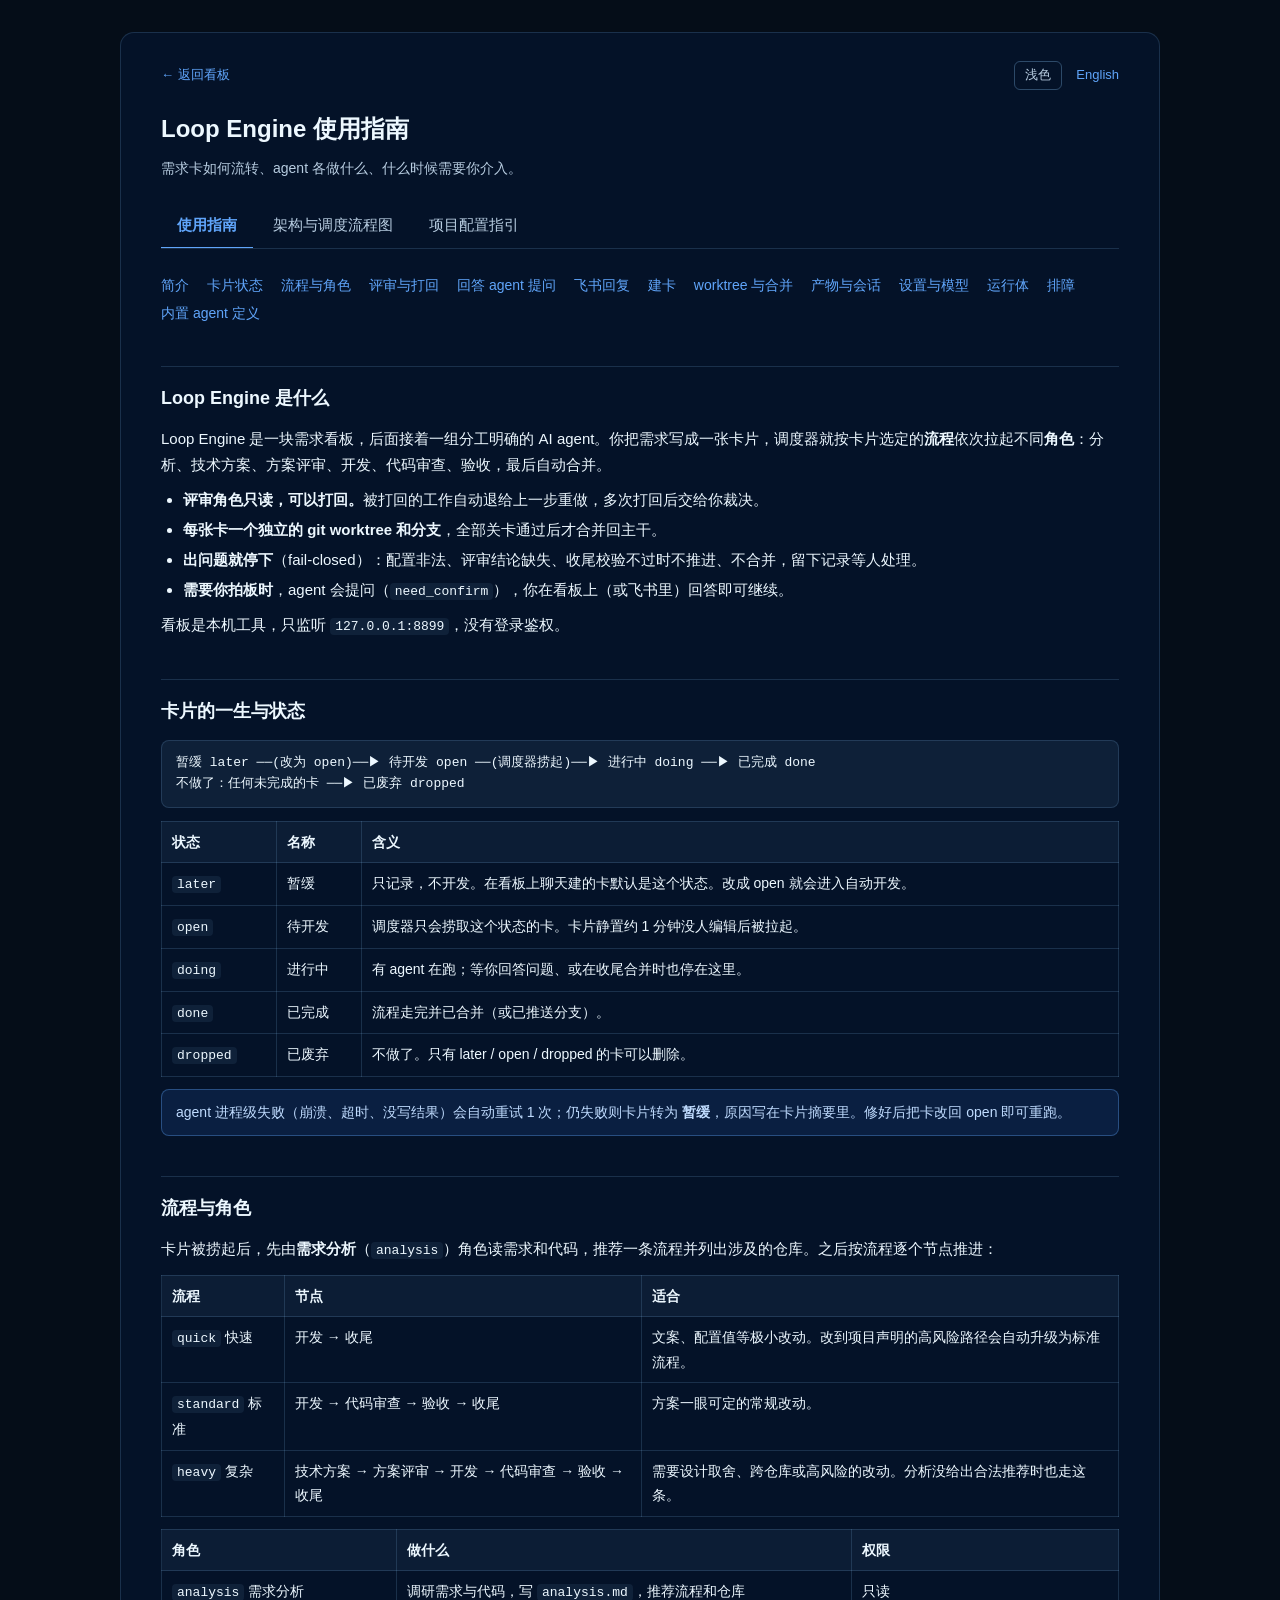
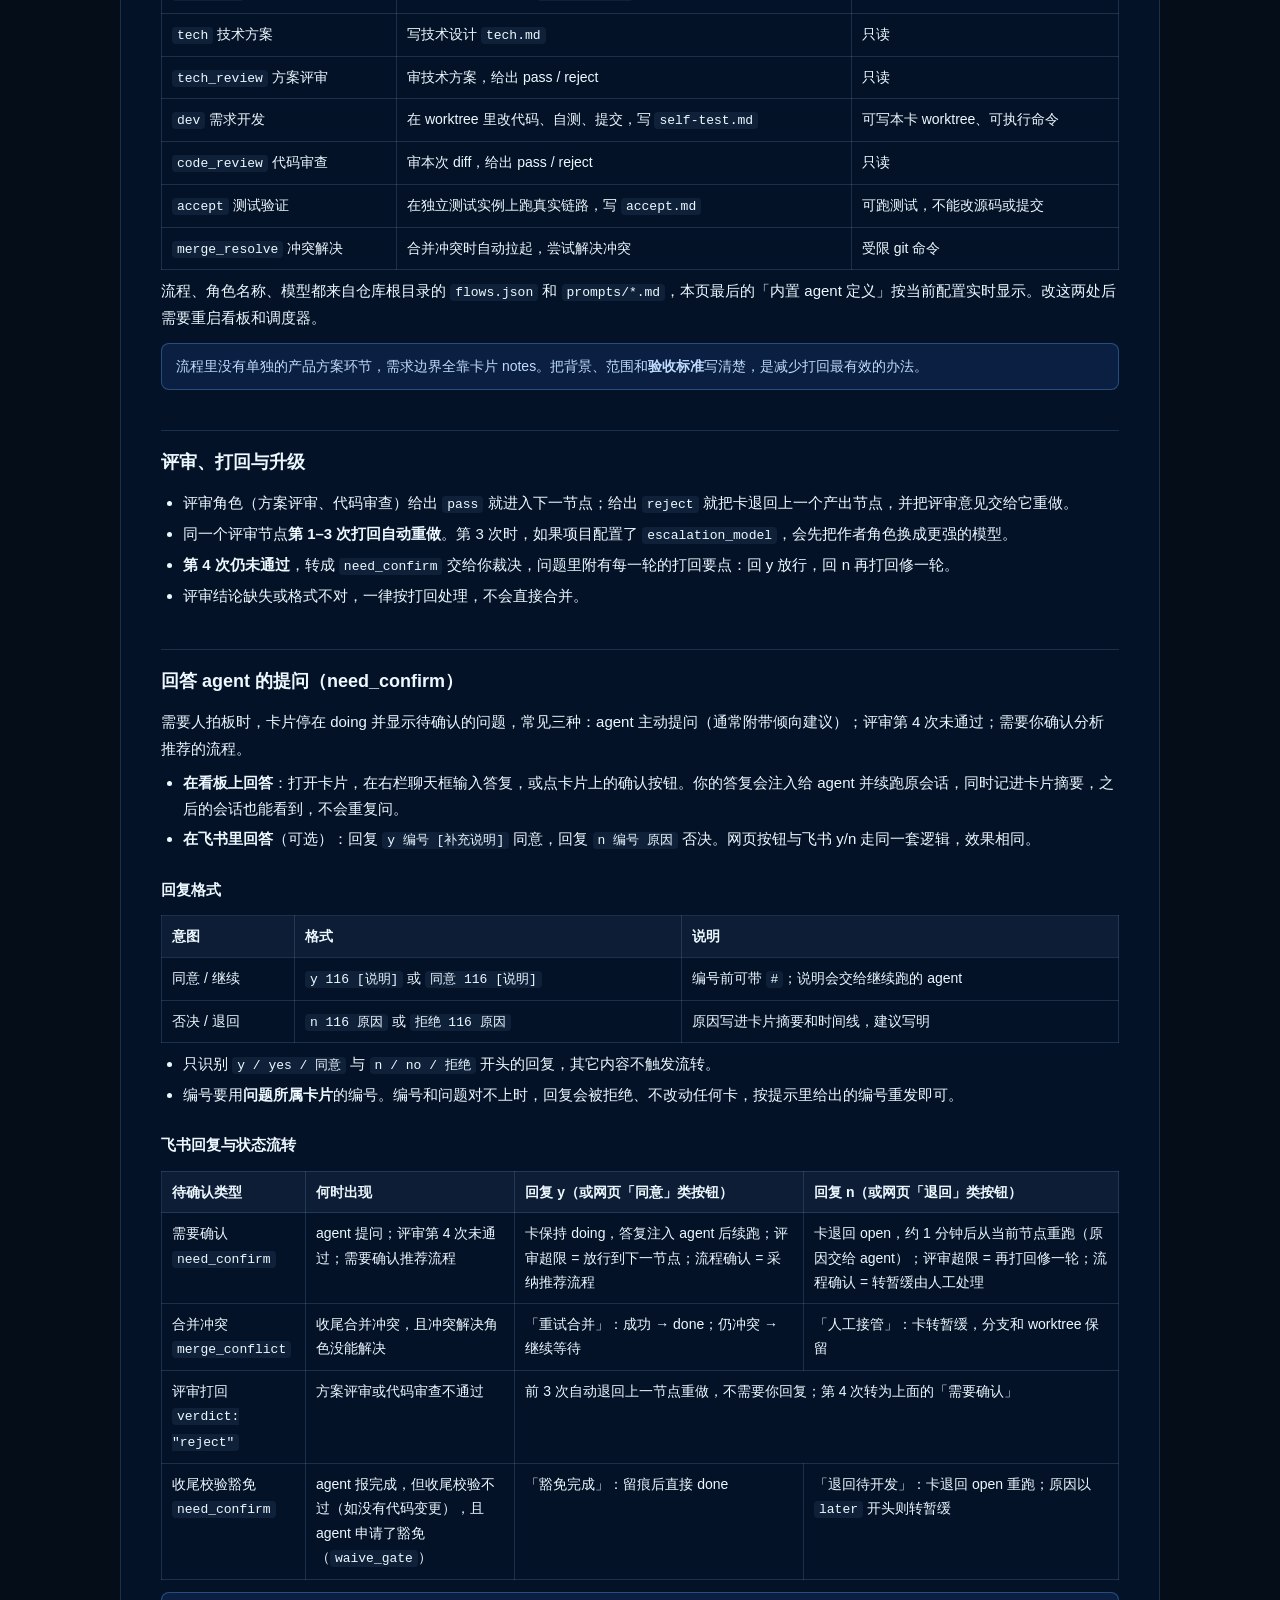
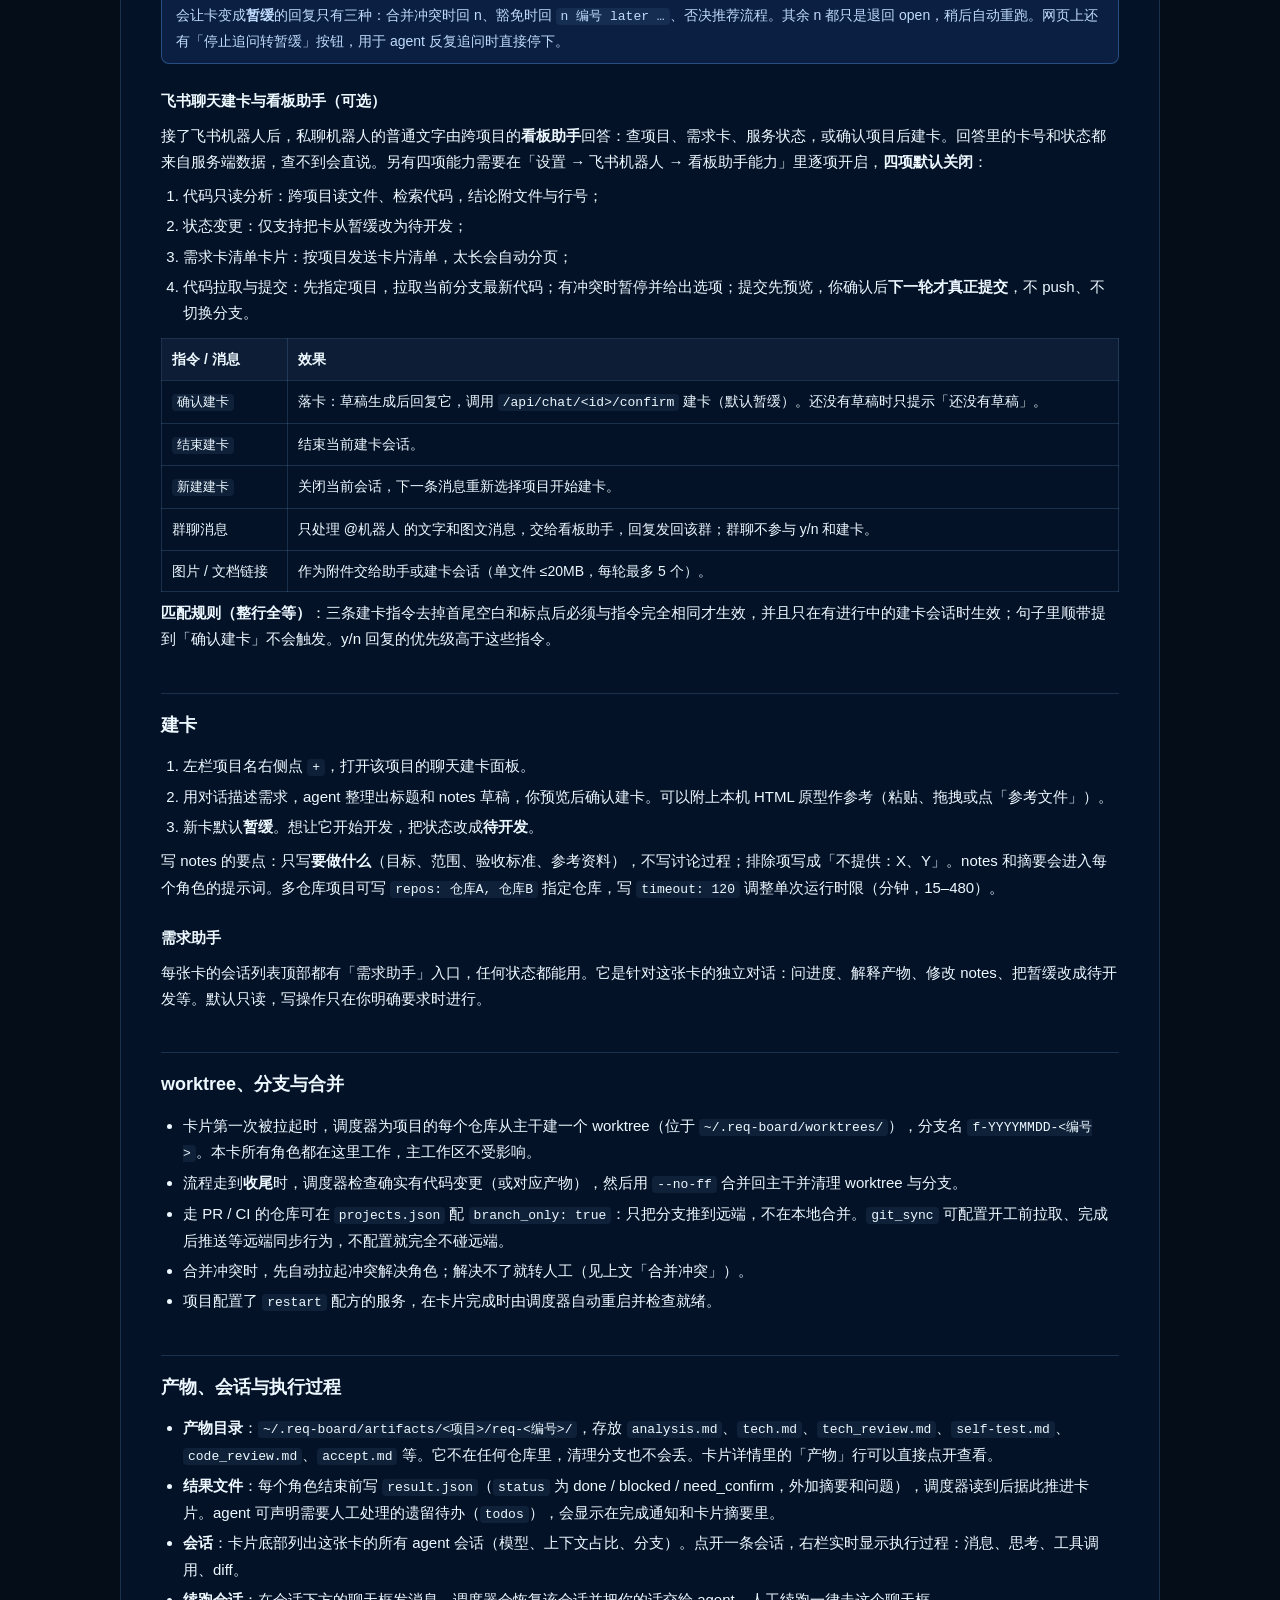
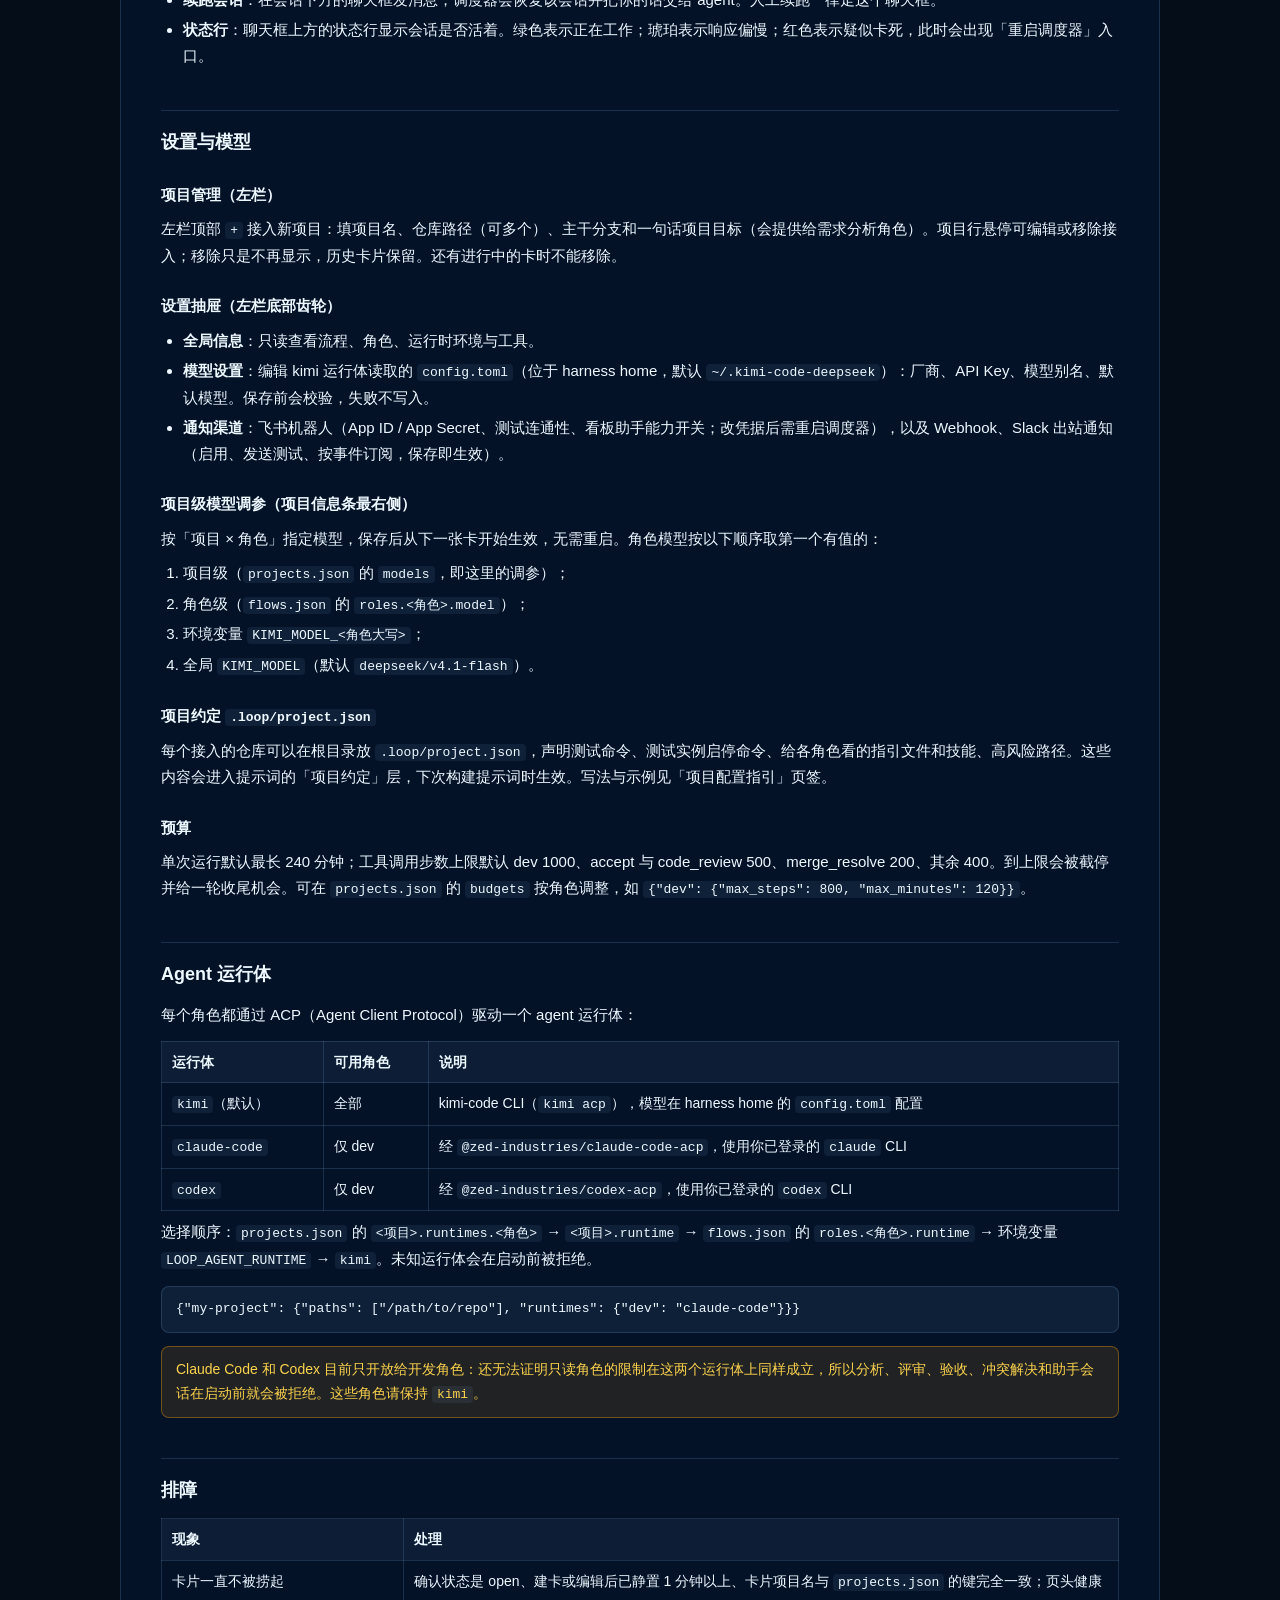
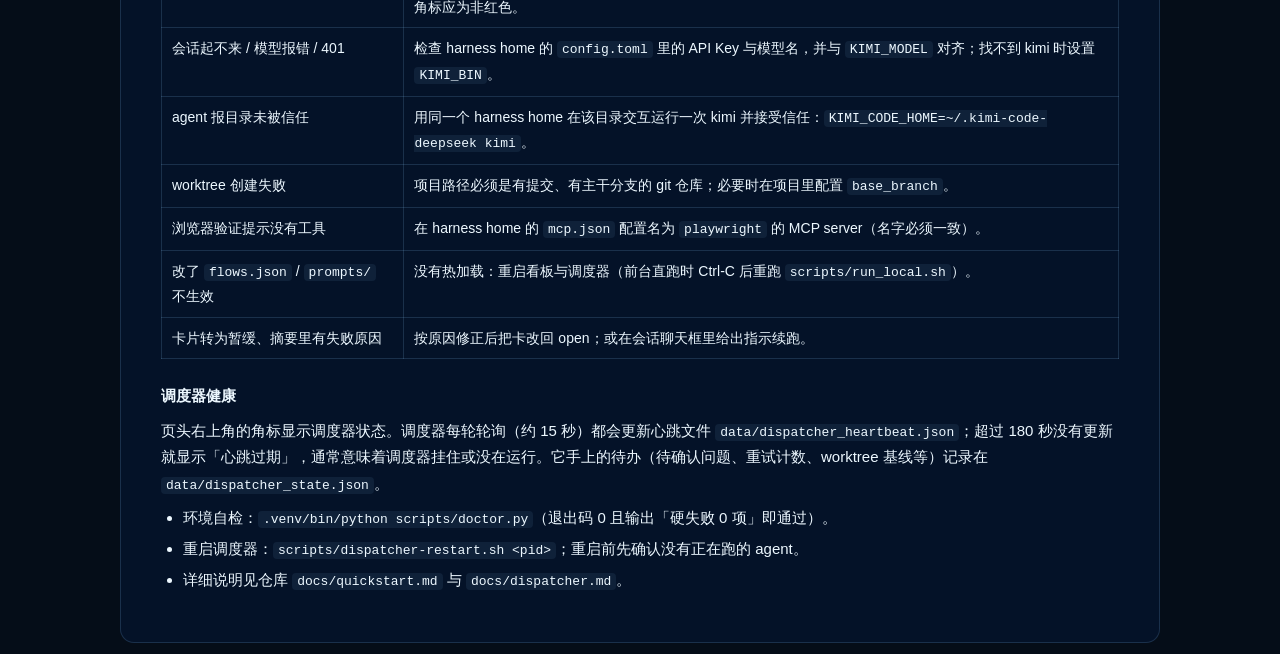
==== commit fc4cf338: "整合：文档改称「通知渠道」、README 补通知渠道、重新生成 board 补丁名清单 Co-Authored-By: Claude Opus 5.5 <noreply@anthropic.com>" ====
--- a/docs/guide.html
+++ b/docs/guide.html
@@ -325,7 +325,7 @@
         <ul>
             <li><b>全局信息</b>：只读查看流程、角色、运行时环境与工具。</li>
             <li><b>模型设置</b>：编辑 kimi 运行体读取的 <code>config.toml</code>（位于 harness home，默认 <code>~/.kimi-code-deepseek</code>）：厂商、API Key、模型别名、默认模型。保存前会校验，失败不写入。</li>
-            <li><b>飞书机器人</b>：填写 App ID / App Secret、测试连通性、开关看板助手能力。改凭据后需重启调度器。</li>
+            <li><b>通知渠道</b>：飞书机器人（App ID / App Secret、测试连通性、看板助手能力开关；改凭据后需重启调度器），以及 Webhook、Slack 出站通知（启用、发送测试、按事件订阅，保存即生效）。</li>
         </ul>
         <h3>项目级模型调参（项目信息条最右侧）</h3>
         <p>按「项目 × 角色」指定模型，保存后从下一张卡开始生效，无需重启。角色模型按以下顺序取第一个有值的：</p>
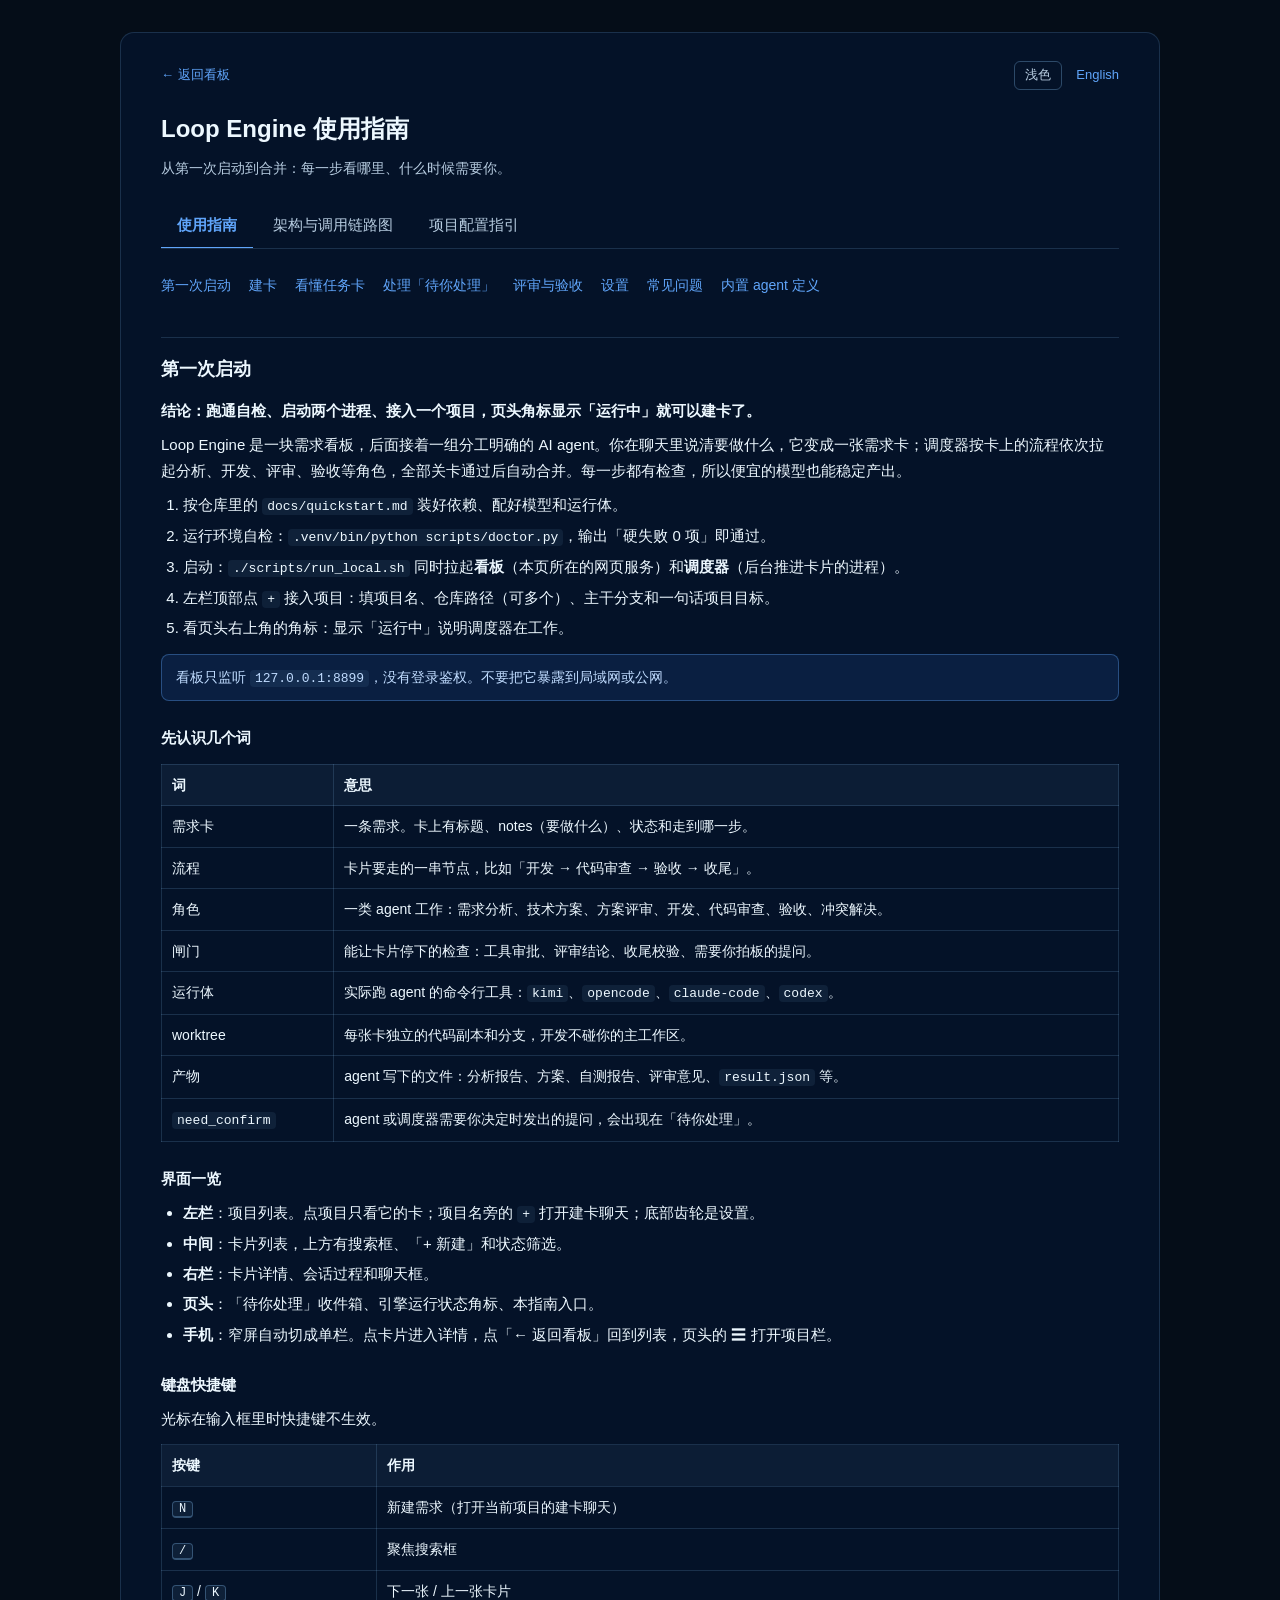
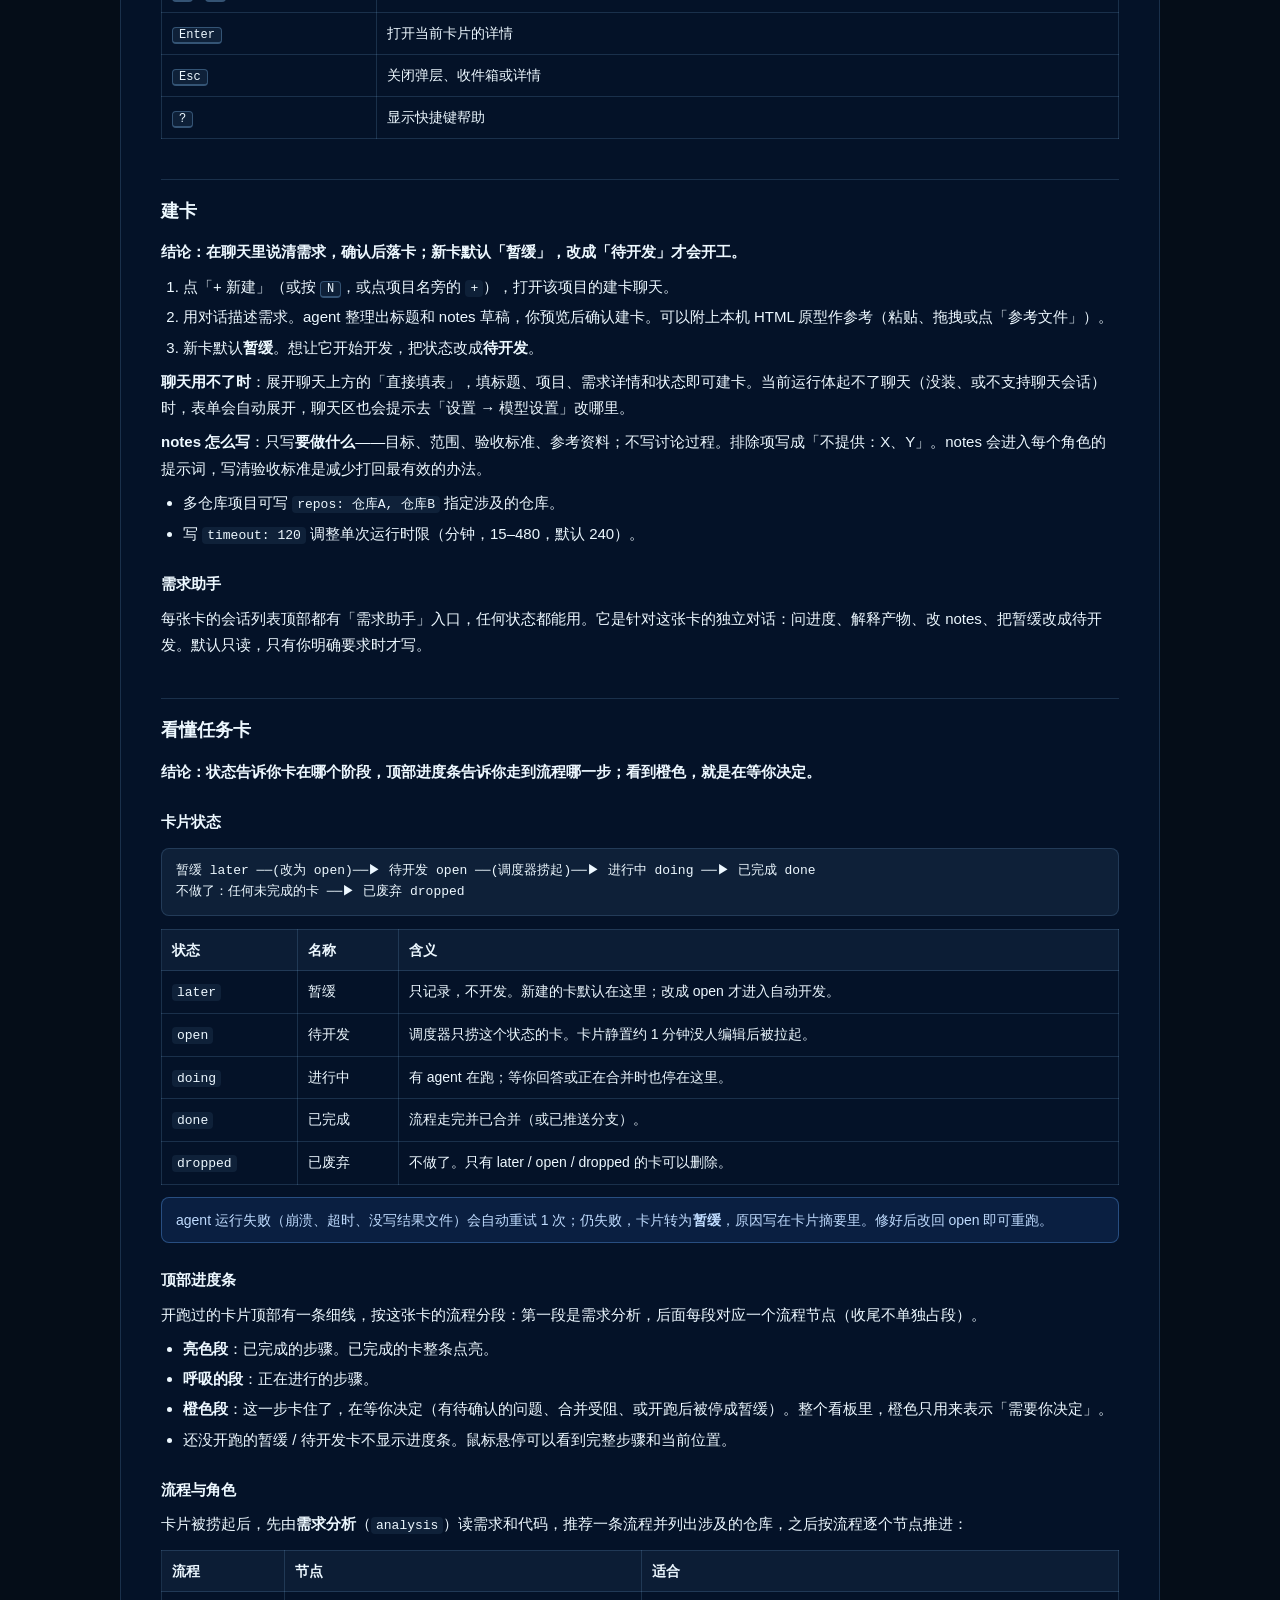
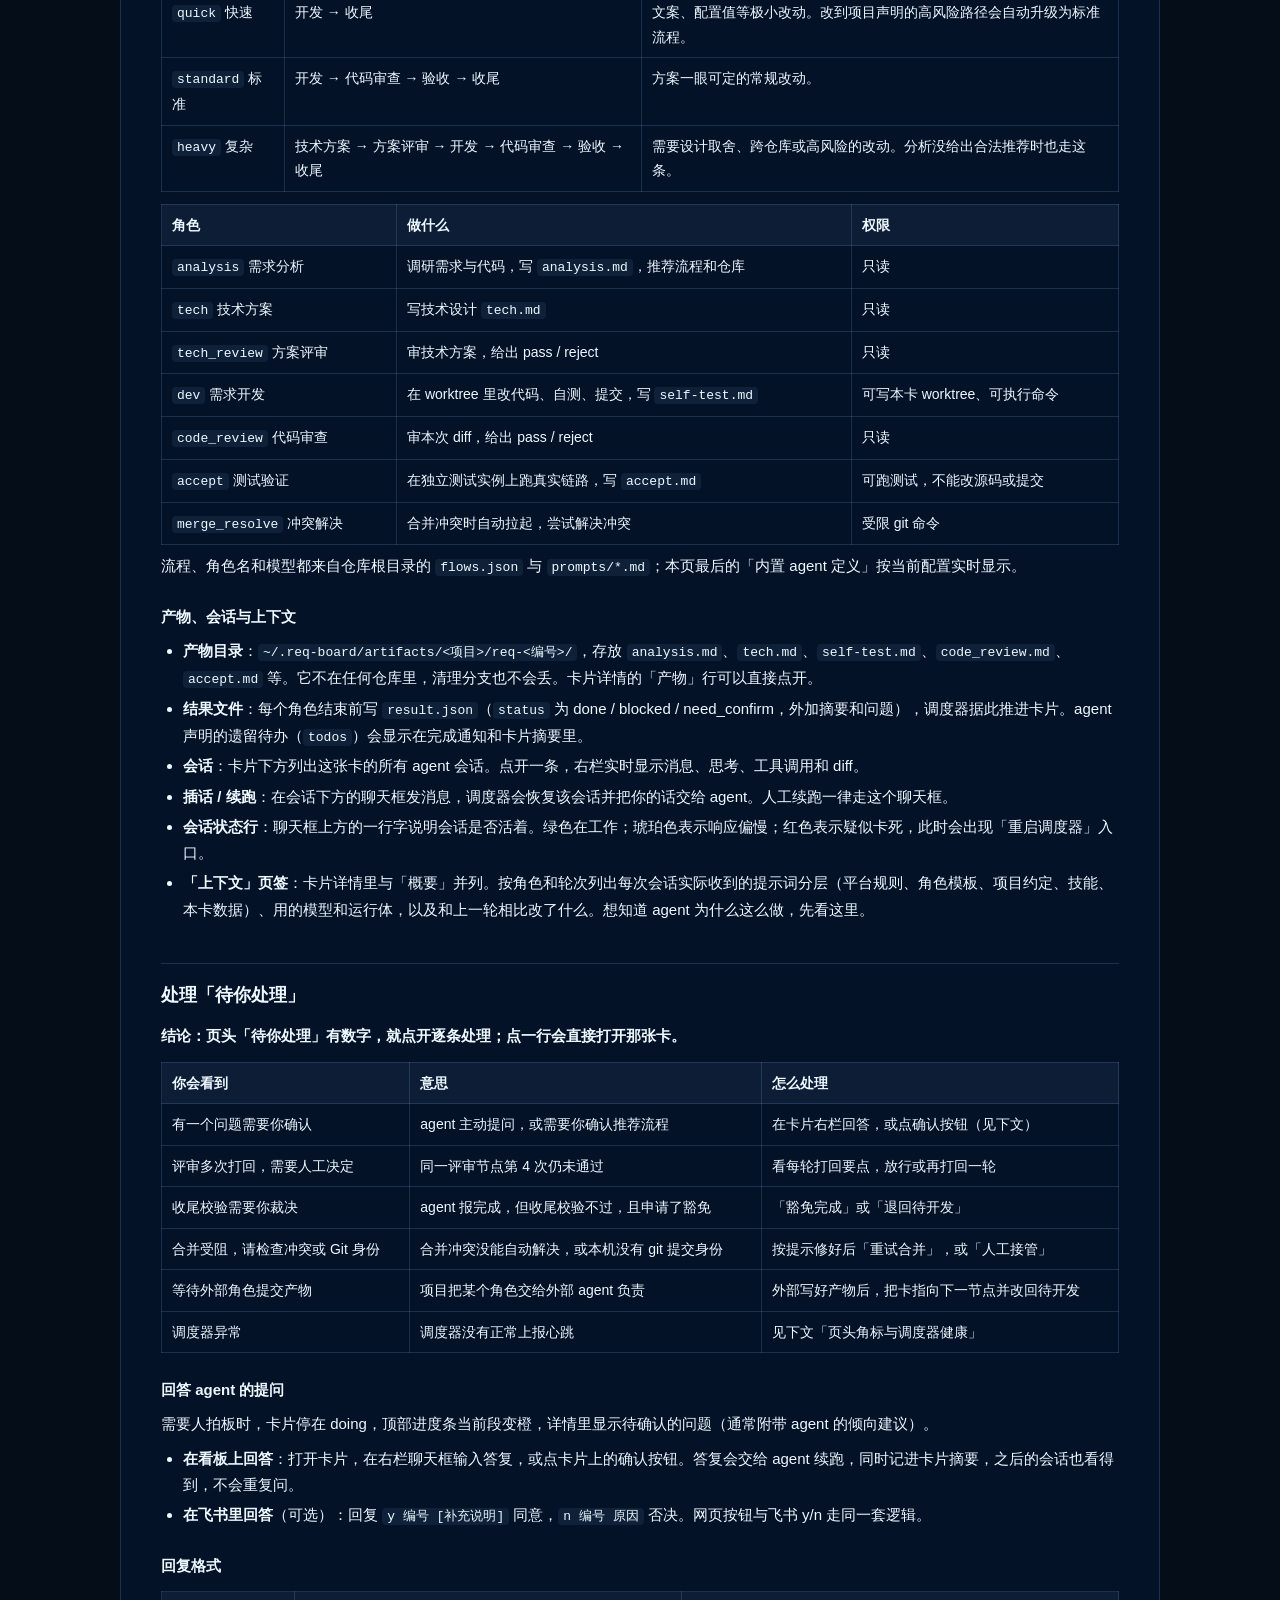
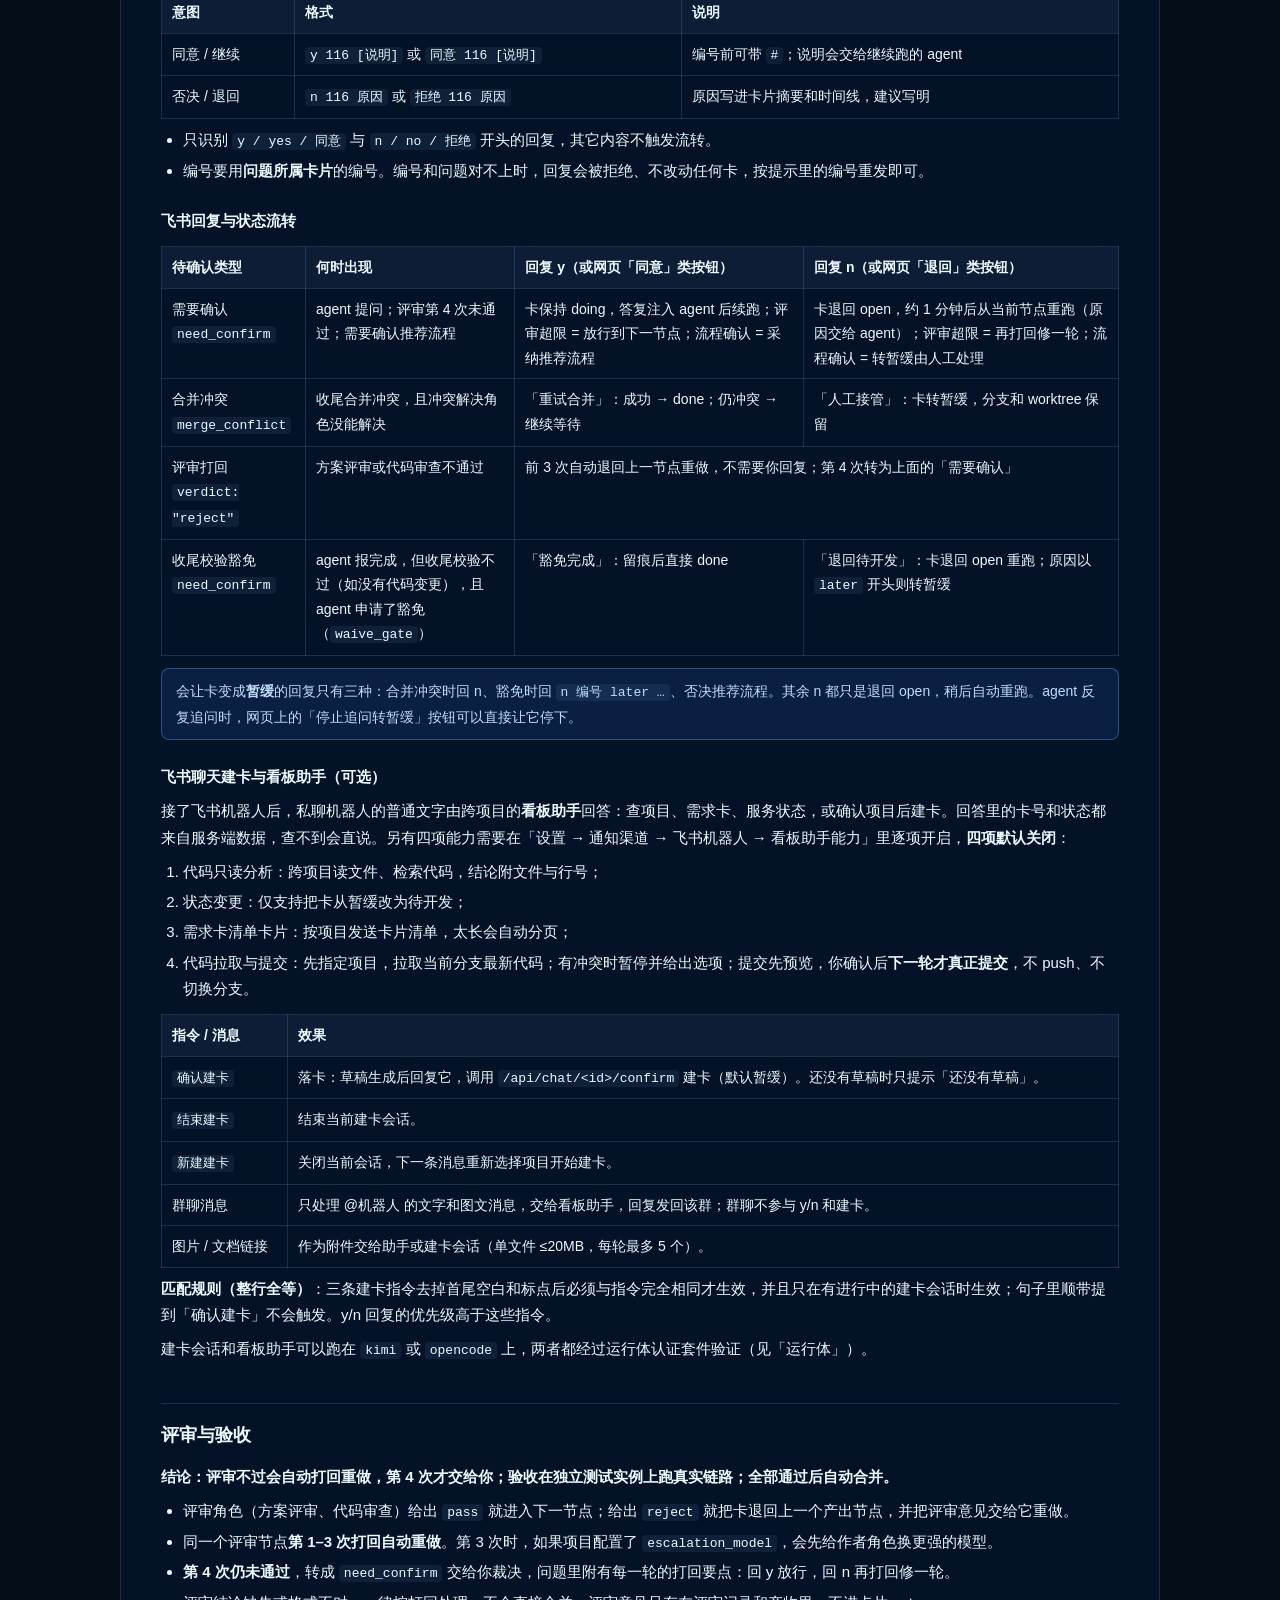
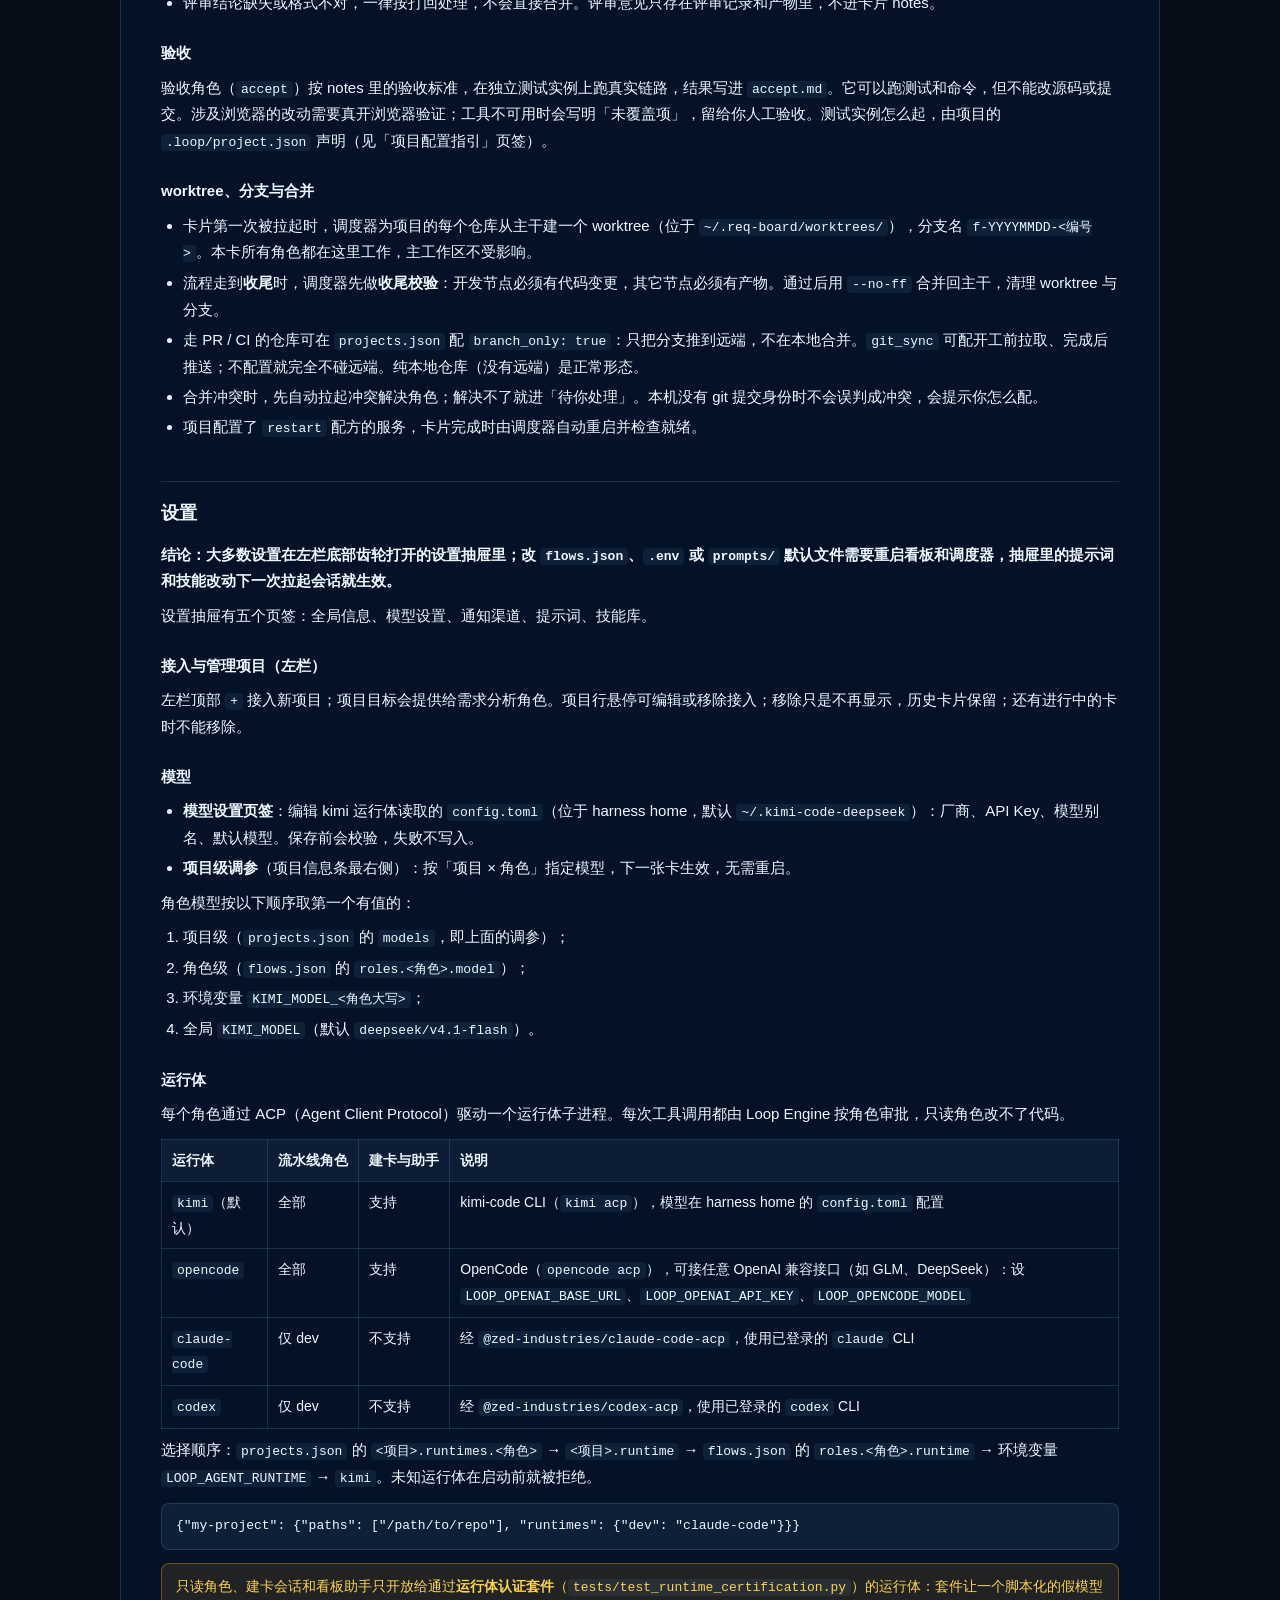
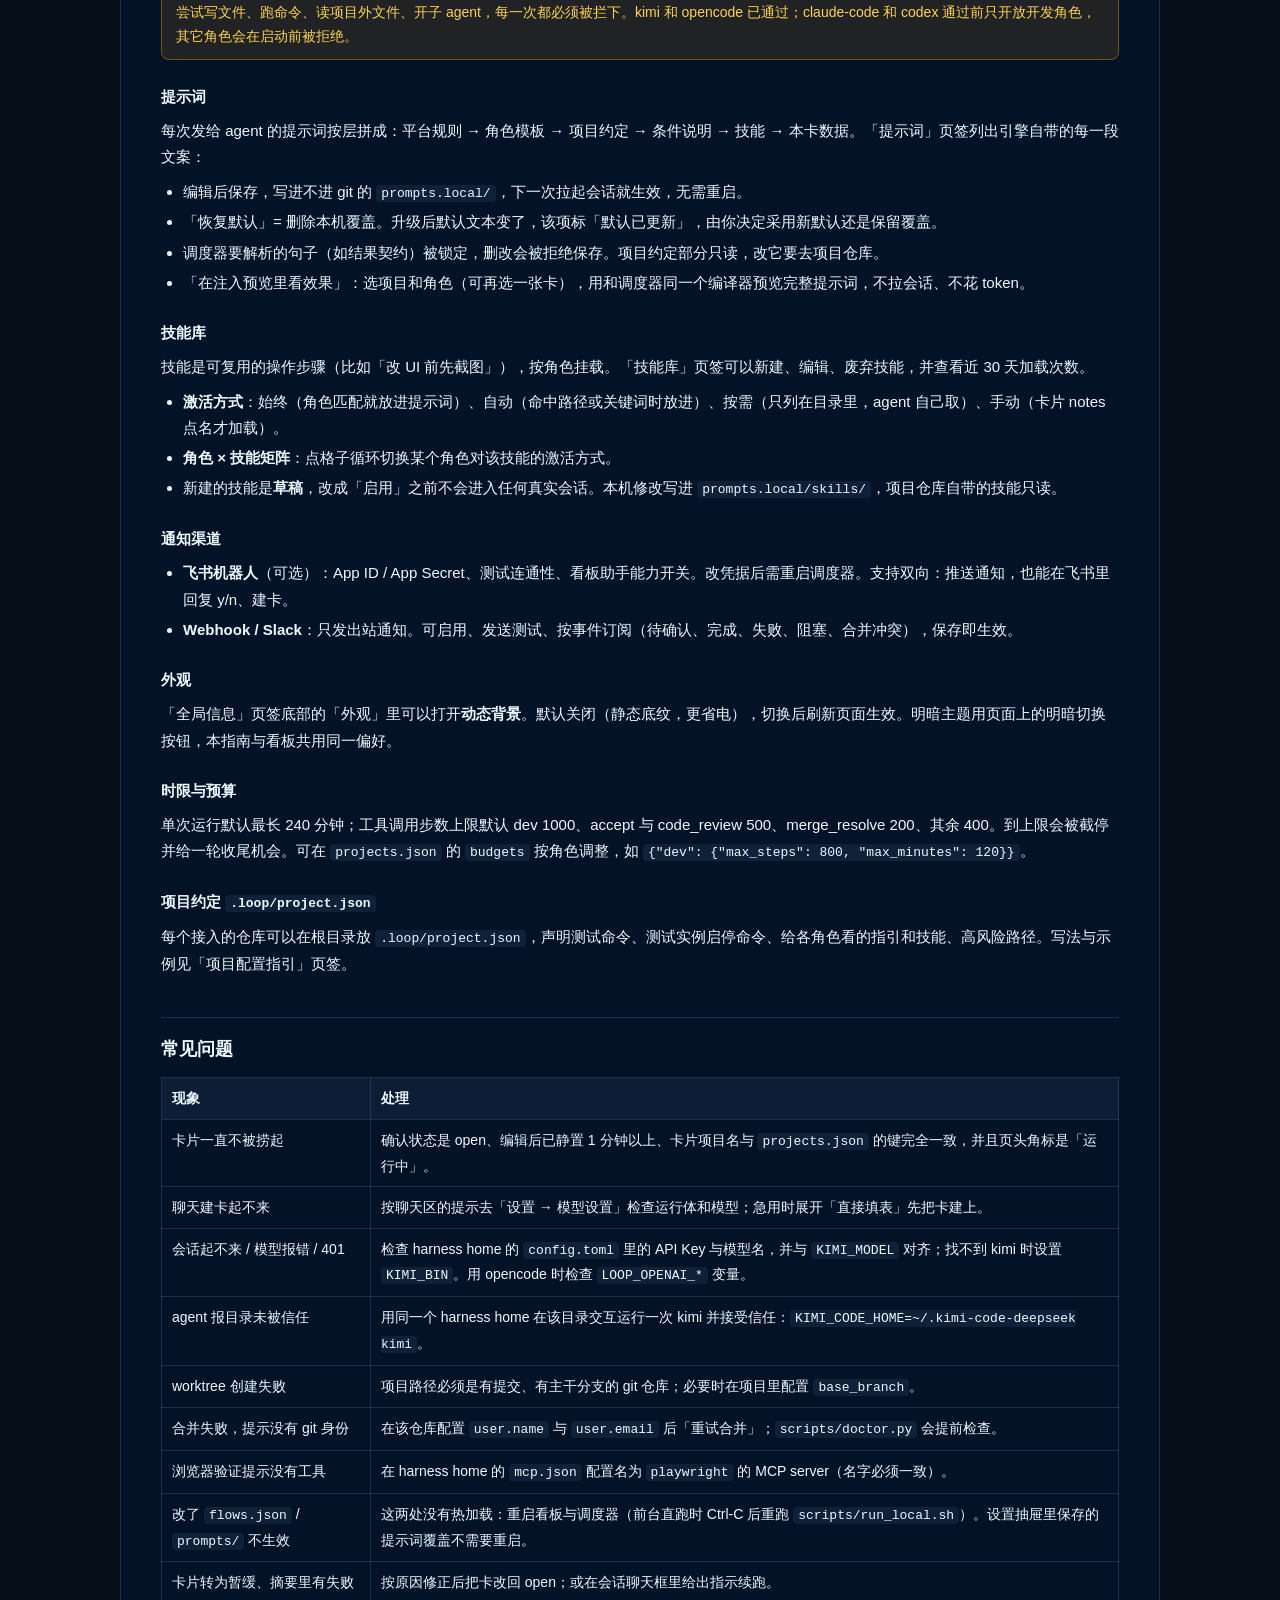
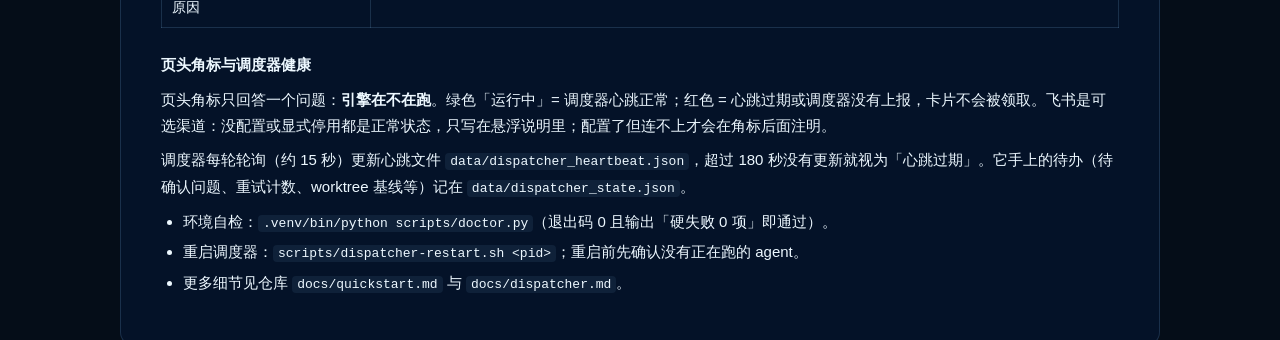
==== commit 8c7b850b: "操作指南按用户任务重写（中英） - 使用指南页签改为：第一次启动 → 建卡 → 看懂任务卡（状态、分段进度条、流程与角色、上下文页签）→ 处理「待你处理」→ 评审与验收 → 设置（模型、运行体、提示词" ====
--- a/docs/guide.html
+++ b/docs/guide.html
@@ -106,6 +106,11 @@
             padding: 12px 14px; overflow-x: auto; line-height: 1.6; font-size: 13px; white-space: pre-wrap;
         }
         pre code { padding: 0; background: none; overflow-wrap: normal; }
+        kbd {
+            font-family: ui-monospace, SFMono-Regular, Menlo, Consolas, monospace; font-size: 12px;
+            border: 1px solid var(--border-strong); border-bottom-width: 2px; border-radius: 4px;
+            padding: 0 6px; background: var(--code-bg);
+        }
         details { margin: 10px 0; }
         summary { cursor: pointer; font-weight: 600; }
         ul, ol { margin: 8px 0 8px 22px; padding: 0; }
@@ -157,48 +162,110 @@
             </div>
         </div>
         <h1>Loop Engine 使用指南</h1>
-        <p class="subtitle">需求卡如何流转、agent 各做什么、什么时候需要你介入。</p>
+        <p class="subtitle">从第一次启动到合并：每一步看哪里、什么时候需要你。</p>
 
         <div class="tabs" role="tablist" aria-label="指南内容">
             <button class="tab-btn" id="tab-guide" role="tab" aria-selected="true" aria-controls="pane-guide" type="button">使用指南</button>
-            <button class="tab-btn" id="tab-diagrams" role="tab" aria-selected="false" aria-controls="pane-diagrams" type="button">架构与调度流程图</button>
+            <button class="tab-btn" id="tab-diagrams" role="tab" aria-selected="false" aria-controls="pane-diagrams" type="button">架构与调用链路图</button>
             <button class="tab-btn" id="tab-prompts" role="tab" aria-selected="false" aria-controls="pane-prompts" type="button">项目配置指引</button>
         </div>
 
         <div class="tab-pane" id="pane-guide" role="tabpanel" aria-labelledby="tab-guide">
         <nav class="toc" aria-label="目录">
-            <a href="#intro">简介</a><a href="#status">卡片状态</a><a href="#flows-roles">流程与角色</a>
-            <a href="#review">评审与打回</a><a href="#confirm">回答 agent 提问</a><a href="#flow">飞书回复</a>
-            <a href="#create">建卡</a><a href="#merge">worktree 与合并</a><a href="#view">产物与会话</a>
-            <a href="#config">设置与模型</a><a href="#runtimes">运行体</a><a href="#troubleshooting">排障</a>
-            <a href="#agents">内置 agent 定义</a>
+            <a href="#start">第一次启动</a><a href="#create">建卡</a><a href="#card">看懂任务卡</a>
+            <a href="#inbox">处理「待你处理」</a><a href="#review">评审与验收</a><a href="#config">设置</a>
+            <a href="#troubleshooting">常见问题</a><a href="#agents">内置 agent 定义</a>
         </nav>
 
-        <h2 id="intro">Loop Engine 是什么</h2>
-        <p>Loop Engine 是一块需求看板，后面接着一组分工明确的 AI agent。你把需求写成一张卡片，调度器就按卡片选定的<b>流程</b>依次拉起不同<b>角色</b>：分析、技术方案、方案评审、开发、代码审查、验收，最后自动合并。</p>
-        <ul>
-            <li><b>评审角色只读，可以打回。</b>被打回的工作自动退给上一步重做，多次打回后交给你裁决。</li>
-            <li><b>每张卡一个独立的 git worktree 和分支</b>，全部关卡通过后才合并回主干。</li>
-            <li><b>出问题就停下</b>（fail-closed）：配置非法、评审结论缺失、收尾校验不过时不推进、不合并，留下记录等人处理。</li>
-            <li><b>需要你拍板时</b>，agent 会提问（<code>need_confirm</code>），你在看板上（或飞书里）回答即可继续。</li>
-        </ul>
-        <p>看板是本机工具，只监听 <code>127.0.0.1:8899</code>，没有登录鉴权。</p>
-
-        <h2 id="status">卡片的一生与状态</h2>
+        <h2 id="start">第一次启动</h2>
+        <p><b>结论：跑通自检、启动两个进程、接入一个项目，页头角标显示「运行中」就可以建卡了。</b></p>
+        <p>Loop Engine 是一块需求看板，后面接着一组分工明确的 AI agent。你在聊天里说清要做什么，它变成一张需求卡；调度器按卡上的流程依次拉起分析、开发、评审、验收等角色，全部关卡通过后自动合并。每一步都有检查，所以便宜的模型也能稳定产出。</p>
+        <ol>
+            <li>按仓库里的 <code>docs/quickstart.md</code> 装好依赖、配好模型和运行体。</li>
+            <li>运行环境自检：<code>.venv/bin/python scripts/doctor.py</code>，输出「硬失败 0 项」即通过。</li>
+            <li>启动：<code>./scripts/run_local.sh</code> 同时拉起<b>看板</b>（本页所在的网页服务）和<b>调度器</b>（后台推进卡片的进程）。</li>
+            <li>左栏顶部点 <code>+</code> 接入项目：填项目名、仓库路径（可多个）、主干分支和一句话项目目标。</li>
+            <li>看页头右上角的角标：显示「运行中」说明调度器在工作。</li>
+        </ol>
+        <div class="note">看板只监听 <code>127.0.0.1:8899</code>，没有登录鉴权。不要把它暴露到局域网或公网。</div>
+
+        <h3 id="glossary">先认识几个词</h3>
+        <table>
+            <tr><th>词</th><th>意思</th></tr>
+            <tr><td>需求卡</td><td>一条需求。卡上有标题、notes（要做什么）、状态和走到哪一步。</td></tr>
+            <tr><td>流程</td><td>卡片要走的一串节点，比如「开发 → 代码审查 → 验收 → 收尾」。</td></tr>
+            <tr><td>角色</td><td>一类 agent 工作：需求分析、技术方案、方案评审、开发、代码审查、验收、冲突解决。</td></tr>
+            <tr><td>闸门</td><td>能让卡片停下的检查：工具审批、评审结论、收尾校验、需要你拍板的提问。</td></tr>
+            <tr><td>运行体</td><td>实际跑 agent 的命令行工具：<code>kimi</code>、<code>opencode</code>、<code>claude-code</code>、<code>codex</code>。</td></tr>
+            <tr><td>worktree</td><td>每张卡独立的代码副本和分支，开发不碰你的主工作区。</td></tr>
+            <tr><td>产物</td><td>agent 写下的文件：分析报告、方案、自测报告、评审意见、<code>result.json</code> 等。</td></tr>
+            <tr><td><code>need_confirm</code></td><td>agent 或调度器需要你决定时发出的提问，会出现在「待你处理」。</td></tr>
+        </table>
+
+        <h3 id="layout">界面一览</h3>
+        <ul>
+            <li><b>左栏</b>：项目列表。点项目只看它的卡；项目名旁的 <code>+</code> 打开建卡聊天；底部齿轮是设置。</li>
+            <li><b>中间</b>：卡片列表，上方有搜索框、「+ 新建」和状态筛选。</li>
+            <li><b>右栏</b>：卡片详情、会话过程和聊天框。</li>
+            <li><b>页头</b>：「待你处理」收件箱、引擎运行状态角标、本指南入口。</li>
+            <li><b>手机</b>：窄屏自动切成单栏。点卡片进入详情，点「← 返回看板」回到列表，页头的 ☰ 打开项目栏。</li>
+        </ul>
+
+        <h3 id="shortcuts">键盘快捷键</h3>
+        <p>光标在输入框里时快捷键不生效。</p>
+        <table>
+            <tr><th>按键</th><th>作用</th></tr>
+            <tr><td><kbd>N</kbd></td><td>新建需求（打开当前项目的建卡聊天）</td></tr>
+            <tr><td><kbd>/</kbd></td><td>聚焦搜索框</td></tr>
+            <tr><td><kbd>J</kbd> / <kbd>K</kbd></td><td>下一张 / 上一张卡片</td></tr>
+            <tr><td><kbd>Enter</kbd></td><td>打开当前卡片的详情</td></tr>
+            <tr><td><kbd>Esc</kbd></td><td>关闭弹层、收件箱或详情</td></tr>
+            <tr><td><kbd>?</kbd></td><td>显示快捷键帮助</td></tr>
+        </table>
+
+        <h2 id="create">建卡</h2>
+        <p><b>结论：在聊天里说清需求，确认后落卡；新卡默认「暂缓」，改成「待开发」才会开工。</b></p>
+        <ol>
+            <li>点「+ 新建」（或按 <kbd>N</kbd>，或点项目名旁的 <code>+</code>），打开该项目的建卡聊天。</li>
+            <li>用对话描述需求。agent 整理出标题和 notes 草稿，你预览后确认建卡。可以附上本机 HTML 原型作参考（粘贴、拖拽或点「参考文件」）。</li>
+            <li>新卡默认<b>暂缓</b>。想让它开始开发，把状态改成<b>待开发</b>。</li>
+        </ol>
+        <p><b>聊天用不了时</b>：展开聊天上方的「直接填表」，填标题、项目、需求详情和状态即可建卡。当前运行体起不了聊天（没装、或不支持聊天会话）时，表单会自动展开，聊天区也会提示去「设置 → 模型设置」改哪里。</p>
+        <p><b>notes 怎么写</b>：只写<b>要做什么</b>——目标、范围、验收标准、参考资料；不写讨论过程。排除项写成「不提供：X、Y」。notes 会进入每个角色的提示词，写清验收标准是减少打回最有效的办法。</p>
+        <ul>
+            <li>多仓库项目可写 <code>repos: 仓库A, 仓库B</code> 指定涉及的仓库。</li>
+            <li>写 <code>timeout: 120</code> 调整单次运行时限（分钟，15–480，默认 240）。</li>
+        </ul>
+        <h3 id="assistant">需求助手</h3>
+        <p>每张卡的会话列表顶部都有「需求助手」入口，任何状态都能用。它是针对这张卡的独立对话：问进度、解释产物、改 notes、把暂缓改成待开发。默认只读，只有你明确要求时才写。</p>
+
+        <h2 id="card">看懂任务卡</h2>
+        <p><b>结论：状态告诉你卡在哪个阶段，顶部进度条告诉你走到流程哪一步；看到橙色，就是在等你决定。</b></p>
+
+        <h3 id="status">卡片状态</h3>
         <pre class="lifecycle">暂缓 later ──(改为 open)──▶ 待开发 open ──(调度器捞起)──▶ 进行中 doing ──▶ 已完成 done
 不做了：任何未完成的卡 ──▶ 已废弃 dropped</pre>
         <table>
             <tr><th>状态</th><th>名称</th><th>含义</th></tr>
-            <tr><td><code>later</code></td><td>暂缓</td><td>只记录，不开发。在看板上聊天建的卡默认是这个状态。改成 open 就会进入自动开发。</td></tr>
-            <tr><td><code>open</code></td><td>待开发</td><td>调度器只会捞取这个状态的卡。卡片静置约 1 分钟没人编辑后被拉起。</td></tr>
-            <tr><td><code>doing</code></td><td>进行中</td><td>有 agent 在跑；等你回答问题、或在收尾合并时也停在这里。</td></tr>
+            <tr><td><code>later</code></td><td>暂缓</td><td>只记录，不开发。新建的卡默认在这里；改成 open 才进入自动开发。</td></tr>
+            <tr><td><code>open</code></td><td>待开发</td><td>调度器只捞这个状态的卡。卡片静置约 1 分钟没人编辑后被拉起。</td></tr>
+            <tr><td><code>doing</code></td><td>进行中</td><td>有 agent 在跑；等你回答或正在合并时也停在这里。</td></tr>
             <tr><td><code>done</code></td><td>已完成</td><td>流程走完并已合并（或已推送分支）。</td></tr>
             <tr><td><code>dropped</code></td><td>已废弃</td><td>不做了。只有 later / open / dropped 的卡可以删除。</td></tr>
         </table>
-        <div class="note">agent 进程级失败（崩溃、超时、没写结果）会自动重试 1 次；仍失败则卡片转为 <b>暂缓</b>，原因写在卡片摘要里。修好后把卡改回 open 即可重跑。</div>
-
-        <h2 id="flows-roles">流程与角色</h2>
-        <p>卡片被捞起后，先由<b>需求分析</b>（<code>analysis</code>）角色读需求和代码，推荐一条流程并列出涉及的仓库。之后按流程逐个节点推进：</p>
+        <div class="note">agent 运行失败（崩溃、超时、没写结果文件）会自动重试 1 次；仍失败，卡片转为<b>暂缓</b>，原因写在卡片摘要里。修好后改回 open 即可重跑。</div>
+
+        <h3 id="progress">顶部进度条</h3>
+        <p>开跑过的卡片顶部有一条细线，按这张卡的流程分段：第一段是需求分析，后面每段对应一个流程节点（收尾不单独占段）。</p>
+        <ul>
+            <li><b>亮色段</b>：已完成的步骤。已完成的卡整条点亮。</li>
+            <li><b>呼吸的段</b>：正在进行的步骤。</li>
+            <li><b>橙色段</b>：这一步卡住了，在等你决定（有待确认的问题、合并受阻、或开跑后被停成暂缓）。整个看板里，橙色只用来表示「需要你决定」。</li>
+            <li>还没开跑的暂缓 / 待开发卡不显示进度条。鼠标悬停可以看到完整步骤和当前位置。</li>
+        </ul>
+
+        <h3 id="flows-roles">流程与角色</h3>
+        <p>卡片被捞起后，先由<b>需求分析</b>（<code>analysis</code>）读需求和代码，推荐一条流程并列出涉及的仓库，之后按流程逐个节点推进：</p>
         <table>
             <tr><th>流程</th><th>节点</th><th>适合</th></tr>
             <tr><td><code>quick</code> 快速</td><td>开发 → 收尾</td><td>文案、配置值等极小改动。改到项目声明的高风险路径会自动升级为标准流程。</td></tr>
@@ -215,22 +282,35 @@
             <tr><td><code>accept</code> 测试验证</td><td>在独立测试实例上跑真实链路，写 <code>accept.md</code></td><td>可跑测试，不能改源码或提交</td></tr>
             <tr><td><code>merge_resolve</code> 冲突解决</td><td>合并冲突时自动拉起，尝试解决冲突</td><td>受限 git 命令</td></tr>
         </table>
-        <p>流程、角色名称、模型都来自仓库根目录的 <code>flows.json</code> 和 <code>prompts/*.md</code>，本页最后的「内置 agent 定义」按当前配置实时显示。改这两处后需要重启看板和调度器。</p>
-        <div class="note">流程里没有单独的产品方案环节，需求边界全靠卡片 notes。把背景、范围和<b>验收标准</b>写清楚，是减少打回最有效的办法。</div>
-
-        <h2 id="review">评审、打回与升级</h2>
-        <ul>
-            <li>评审角色（方案评审、代码审查）给出 <code>pass</code> 就进入下一节点；给出 <code>reject</code> 就把卡退回上一个产出节点，并把评审意见交给它重做。</li>
-            <li>同一个评审节点<b>第 1–3 次打回自动重做</b>。第 3 次时，如果项目配置了 <code>escalation_model</code>，会先把作者角色换成更强的模型。</li>
-            <li><b>第 4 次仍未通过</b>，转成 <code>need_confirm</code> 交给你裁决，问题里附有每一轮的打回要点：回 y 放行，回 n 再打回修一轮。</li>
-            <li>评审结论缺失或格式不对，一律按打回处理，不会直接合并。</li>
-        </ul>
-
-        <h2 id="confirm">回答 agent 的提问（need_confirm）</h2>
-        <p>需要人拍板时，卡片停在 doing 并显示待确认的问题，常见三种：agent 主动提问（通常附带倾向建议）；评审第 4 次未通过；需要你确认分析推荐的流程。</p>
-        <ul>
-            <li><b>在看板上回答</b>：打开卡片，在右栏聊天框输入答复，或点卡片上的确认按钮。你的答复会注入给 agent 并续跑原会话，同时记进卡片摘要，之后的会话也能看到，不会重复问。</li>
-            <li><b>在飞书里回答</b>（可选）：回复 <code>y 编号 [补充说明]</code> 同意，回复 <code>n 编号 原因</code> 否决。网页按钮与飞书 y/n 走同一套逻辑，效果相同。</li>
+        <p>流程、角色名和模型都来自仓库根目录的 <code>flows.json</code> 与 <code>prompts/*.md</code>；本页最后的「内置 agent 定义」按当前配置实时显示。</p>
+
+        <h3 id="view">产物、会话与上下文</h3>
+        <ul>
+            <li><b>产物目录</b>：<code>~/.req-board/artifacts/&lt;项目&gt;/req-&lt;编号&gt;/</code>，存放 <code>analysis.md</code>、<code>tech.md</code>、<code>self-test.md</code>、<code>code_review.md</code>、<code>accept.md</code> 等。它不在任何仓库里，清理分支也不会丢。卡片详情的「产物」行可以直接点开。</li>
+            <li><b>结果文件</b>：每个角色结束前写 <code>result.json</code>（<code>status</code> 为 done / blocked / need_confirm，外加摘要和问题），调度器据此推进卡片。agent 声明的遗留待办（<code>todos</code>）会显示在完成通知和卡片摘要里。</li>
+            <li><b>会话</b>：卡片下方列出这张卡的所有 agent 会话。点开一条，右栏实时显示消息、思考、工具调用和 diff。</li>
+            <li><b>插话 / 续跑</b>：在会话下方的聊天框发消息，调度器会恢复该会话并把你的话交给 agent。人工续跑一律走这个聊天框。</li>
+            <li><b>会话状态行</b>：聊天框上方的一行字说明会话是否活着。绿色在工作；琥珀色表示响应偏慢；红色表示疑似卡死，此时会出现「重启调度器」入口。</li>
+            <li><b>「上下文」页签</b>：卡片详情里与「概要」并列。按角色和轮次列出每次会话实际收到的提示词分层（平台规则、角色模板、项目约定、技能、本卡数据）、用的模型和运行体，以及和上一轮相比改了什么。想知道 agent 为什么这么做，先看这里。</li>
+        </ul>
+
+        <h2 id="inbox">处理「待你处理」</h2>
+        <p><b>结论：页头「待你处理」有数字，就点开逐条处理；点一行会直接打开那张卡。</b></p>
+        <table>
+            <tr><th>你会看到</th><th>意思</th><th>怎么处理</th></tr>
+            <tr><td>有一个问题需要你确认</td><td>agent 主动提问，或需要你确认推荐流程</td><td>在卡片右栏回答，或点确认按钮（见下文）</td></tr>
+            <tr><td>评审多次打回，需要人工决定</td><td>同一评审节点第 4 次仍未通过</td><td>看每轮打回要点，放行或再打回一轮</td></tr>
+            <tr><td>收尾校验需要你裁决</td><td>agent 报完成，但收尾校验不过，且申请了豁免</td><td>「豁免完成」或「退回待开发」</td></tr>
+            <tr><td>合并受阻，请检查冲突或 Git 身份</td><td>合并冲突没能自动解决，或本机没有 git 提交身份</td><td>按提示修好后「重试合并」，或「人工接管」</td></tr>
+            <tr><td>等待外部角色提交产物</td><td>项目把某个角色交给外部 agent 负责</td><td>外部写好产物后，把卡指向下一节点并改回待开发</td></tr>
+            <tr><td>调度器异常</td><td>调度器没有正常上报心跳</td><td>见下文「页头角标与调度器健康」</td></tr>
+        </table>
+
+        <h3 id="confirm">回答 agent 的提问</h3>
+        <p>需要人拍板时，卡片停在 doing，顶部进度条当前段变橙，详情里显示待确认的问题（通常附带 agent 的倾向建议）。</p>
+        <ul>
+            <li><b>在看板上回答</b>：打开卡片，在右栏聊天框输入答复，或点卡片上的确认按钮。答复会交给 agent 续跑，同时记进卡片摘要，之后的会话也看得到，不会重复问。</li>
+            <li><b>在飞书里回答</b>（可选）：回复 <code>y 编号 [补充说明]</code> 同意，<code>n 编号 原因</code> 否决。网页按钮与飞书 y/n 走同一套逻辑。</li>
         </ul>
         <h3 id="format">回复格式</h3>
         <table>
@@ -240,7 +320,7 @@
         </table>
         <ul>
             <li>只识别 <code>y / yes / 同意</code> 与 <code>n / no / 拒绝</code> 开头的回复，其它内容不触发流转。</li>
-            <li>编号要用<b>问题所属卡片</b>的编号。编号和问题对不上时，回复会被拒绝、不改动任何卡，按提示里给出的编号重发即可。</li>
+            <li>编号要用<b>问题所属卡片</b>的编号。编号和问题对不上时，回复会被拒绝、不改动任何卡，按提示里的编号重发即可。</li>
         </ul>
 
         <h3 id="flow">飞书回复与状态流转</h3>
@@ -270,10 +350,10 @@
                 <td>「退回待开发」：卡退回 open 重跑；原因以 <code>later</code> 开头则转暂缓</td>
             </tr>
         </table>
-        <div class="note">会让卡变成<b>暂缓</b>的回复只有三种：合并冲突时回 n、豁免时回 <code>n 编号 later …</code>、否决推荐流程。其余 n 都只是退回 open，稍后自动重跑。网页上还有「停止追问转暂缓」按钮，用于 agent 反复追问时直接停下。</div>
+        <div class="note">会让卡变成<b>暂缓</b>的回复只有三种：合并冲突时回 n、豁免时回 <code>n 编号 later …</code>、否决推荐流程。其余 n 都只是退回 open，稍后自动重跑。agent 反复追问时，网页上的「停止追问转暂缓」按钮可以直接让它停下。</div>
 
         <h3 id="feishu-chat">飞书聊天建卡与看板助手（可选）</h3>
-        <p>接了飞书机器人后，私聊机器人的普通文字由跨项目的<b>看板助手</b>回答：查项目、需求卡、服务状态，或确认项目后建卡。回答里的卡号和状态都来自服务端数据，查不到会直说。另有四项能力需要在「设置 → 飞书机器人 → 看板助手能力」里逐项开启，<b>四项默认关闭</b>：</p>
+        <p>接了飞书机器人后，私聊机器人的普通文字由跨项目的<b>看板助手</b>回答：查项目、需求卡、服务状态，或确认项目后建卡。回答里的卡号和状态都来自服务端数据，查不到会直说。另有四项能力需要在「设置 → 通知渠道 → 飞书机器人 → 看板助手能力」里逐项开启，<b>四项默认关闭</b>：</p>
         <ol>
             <li>代码只读分析：跨项目读文件、检索代码，结论附文件与行号；</li>
             <li>状态变更：仅支持把卡从暂缓改为待开发；</li>
@@ -289,86 +369,103 @@
             <tr><td>图片 / 文档链接</td><td>作为附件交给助手或建卡会话（单文件 ≤20MB，每轮最多 5 个）。</td></tr>
         </table>
         <p><b>匹配规则（整行全等）</b>：三条建卡指令去掉首尾空白和标点后必须与指令完全相同才生效，并且只在有进行中的建卡会话时生效；句子里顺带提到「确认建卡」不会触发。y/n 回复的优先级高于这些指令。</p>
-
-        <h2 id="create">建卡</h2>
+        <p>建卡会话和看板助手可以跑在 <code>kimi</code> 或 <code>opencode</code> 上，两者都经过运行体认证套件验证（见「运行体」）。</p>
+
+        <h2 id="review">评审与验收</h2>
+        <p><b>结论：评审不过会自动打回重做，第 4 次才交给你；验收在独立测试实例上跑真实链路；全部通过后自动合并。</b></p>
+        <ul>
+            <li>评审角色（方案评审、代码审查）给出 <code>pass</code> 就进入下一节点；给出 <code>reject</code> 就把卡退回上一个产出节点，并把评审意见交给它重做。</li>
+            <li>同一个评审节点<b>第 1–3 次打回自动重做</b>。第 3 次时，如果项目配置了 <code>escalation_model</code>，会先给作者角色换更强的模型。</li>
+            <li><b>第 4 次仍未通过</b>，转成 <code>need_confirm</code> 交给你裁决，问题里附有每一轮的打回要点：回 y 放行，回 n 再打回修一轮。</li>
+            <li>评审结论缺失或格式不对，一律按打回处理，不会直接合并。评审意见只存在评审记录和产物里，不进卡片 notes。</li>
+        </ul>
+        <h3 id="accept">验收</h3>
+        <p>验收角色（<code>accept</code>）按 notes 里的验收标准，在独立测试实例上跑真实链路，结果写进 <code>accept.md</code>。它可以跑测试和命令，但不能改源码或提交。涉及浏览器的改动需要真开浏览器验证；工具不可用时会写明「未覆盖项」，留给你人工验收。测试实例怎么起，由项目的 <code>.loop/project.json</code> 声明（见「项目配置指引」页签）。</p>
+        <h3 id="merge">worktree、分支与合并</h3>
+        <ul>
+            <li>卡片第一次被拉起时，调度器为项目的每个仓库从主干建一个 worktree（位于 <code>~/.req-board/worktrees/</code>），分支名 <code>f-YYYYMMDD-&lt;编号&gt;</code>。本卡所有角色都在这里工作，主工作区不受影响。</li>
+            <li>流程走到<b>收尾</b>时，调度器先做<b>收尾校验</b>：开发节点必须有代码变更，其它节点必须有产物。通过后用 <code>--no-ff</code> 合并回主干，清理 worktree 与分支。</li>
+            <li>走 PR / CI 的仓库可在 <code>projects.json</code> 配 <code>branch_only: true</code>：只把分支推到远端，不在本地合并。<code>git_sync</code> 可配开工前拉取、完成后推送；不配置就完全不碰远端。纯本地仓库（没有远端）是正常形态。</li>
+            <li>合并冲突时，先自动拉起冲突解决角色；解决不了就进「待你处理」。本机没有 git 提交身份时不会误判成冲突，会提示你怎么配。</li>
+            <li>项目配置了 <code>restart</code> 配方的服务，卡片完成时由调度器自动重启并检查就绪。</li>
+        </ul>
+
+        <h2 id="config">设置</h2>
+        <p><b>结论：大多数设置在左栏底部齿轮打开的设置抽屉里；改 <code>flows.json</code>、<code>.env</code> 或 <code>prompts/</code> 默认文件需要重启看板和调度器，抽屉里的提示词和技能改动下一次拉起会话就生效。</b></p>
+        <p>设置抽屉有五个页签：全局信息、模型设置、通知渠道、提示词、技能库。</p>
+        <h3 id="settings-project">接入与管理项目（左栏）</h3>
+        <p>左栏顶部 <code>+</code> 接入新项目；项目目标会提供给需求分析角色。项目行悬停可编辑或移除接入；移除只是不再显示，历史卡片保留；还有进行中的卡时不能移除。</p>
+        <h3 id="settings-models">模型</h3>
+        <ul>
+            <li><b>模型设置页签</b>：编辑 kimi 运行体读取的 <code>config.toml</code>（位于 harness home，默认 <code>~/.kimi-code-deepseek</code>）：厂商、API Key、模型别名、默认模型。保存前会校验，失败不写入。</li>
+            <li><b>项目级调参</b>（项目信息条最右侧）：按「项目 × 角色」指定模型，下一张卡生效，无需重启。</li>
+        </ul>
+        <p>角色模型按以下顺序取第一个有值的：</p>
         <ol>
-            <li>左栏项目名右侧点 <code>+</code>，打开该项目的聊天建卡面板。</li>
-            <li>用对话描述需求，agent 整理出标题和 notes 草稿，你预览后确认建卡。可以附上本机 HTML 原型作参考（粘贴、拖拽或点「参考文件」）。</li>
-            <li>新卡默认<b>暂缓</b>。想让它开始开发，把状态改成<b>待开发</b>。</li>
-        </ol>
-        <p>写 notes 的要点：只写<b>要做什么</b>（目标、范围、验收标准、参考资料），不写讨论过程；排除项写成「不提供：X、Y」。notes 和摘要会进入每个角色的提示词。多仓库项目可写 <code>repos: 仓库A, 仓库B</code> 指定仓库，写 <code>timeout: 120</code> 调整单次运行时限（分钟，15–480）。</p>
-        <h3 id="assistant">需求助手</h3>
-        <p>每张卡的会话列表顶部都有「需求助手」入口，任何状态都能用。它是针对这张卡的独立对话：问进度、解释产物、修改 notes、把暂缓改成待开发等。默认只读，写操作只在你明确要求时进行。</p>
-
-        <h2 id="merge">worktree、分支与合并</h2>
-        <ul>
-            <li>卡片第一次被拉起时，调度器为项目的每个仓库从主干建一个 worktree（位于 <code>~/.req-board/worktrees/</code>），分支名 <code>f-YYYYMMDD-&lt;编号&gt;</code>。本卡所有角色都在这里工作，主工作区不受影响。</li>
-            <li>流程走到<b>收尾</b>时，调度器检查确实有代码变更（或对应产物），然后用 <code>--no-ff</code> 合并回主干并清理 worktree 与分支。</li>
-            <li>走 PR / CI 的仓库可在 <code>projects.json</code> 配 <code>branch_only: true</code>：只把分支推到远端，不在本地合并。<code>git_sync</code> 可配置开工前拉取、完成后推送等远端同步行为，不配置就完全不碰远端。</li>
-            <li>合并冲突时，先自动拉起冲突解决角色；解决不了就转人工（见上文「合并冲突」）。</li>
-            <li>项目配置了 <code>restart</code> 配方的服务，在卡片完成时由调度器自动重启并检查就绪。</li>
-        </ul>
-
-        <h2 id="view">产物、会话与执行过程</h2>
-        <ul>
-            <li><b>产物目录</b>：<code>~/.req-board/artifacts/&lt;项目&gt;/req-&lt;编号&gt;/</code>，存放 <code>analysis.md</code>、<code>tech.md</code>、<code>tech_review.md</code>、<code>self-test.md</code>、<code>code_review.md</code>、<code>accept.md</code> 等。它不在任何仓库里，清理分支也不会丢。卡片详情里的「产物」行可以直接点开查看。</li>
-            <li><b>结果文件</b>：每个角色结束前写 <code>result.json</code>（<code>status</code> 为 done / blocked / need_confirm，外加摘要和问题），调度器读到后据此推进卡片。agent 可声明需要人工处理的遗留待办（<code>todos</code>），会显示在完成通知和卡片摘要里。</li>
-            <li><b>会话</b>：卡片底部列出这张卡的所有 agent 会话（模型、上下文占比、分支）。点开一条会话，右栏实时显示执行过程：消息、思考、工具调用、diff。</li>
-            <li><b>续跑会话</b>：在会话下方的聊天框发消息，调度器会恢复该会话并把你的话交给 agent。人工续跑一律走这个聊天框。</li>
-            <li><b>状态行</b>：聊天框上方的状态行显示会话是否活着。绿色表示正在工作；琥珀表示响应偏慢；红色表示疑似卡死，此时会出现「重启调度器」入口。</li>
-        </ul>
-
-        <h2 id="config">设置与模型</h2>
-        <h3>项目管理（左栏）</h3>
-        <p>左栏顶部 <code>+</code> 接入新项目：填项目名、仓库路径（可多个）、主干分支和一句话项目目标（会提供给需求分析角色）。项目行悬停可编辑或移除接入；移除只是不再显示，历史卡片保留。还有进行中的卡时不能移除。</p>
-        <h3>设置抽屉（左栏底部齿轮）</h3>
-        <ul>
-            <li><b>全局信息</b>：只读查看流程、角色、运行时环境与工具。</li>
-            <li><b>模型设置</b>：编辑 kimi 运行体读取的 <code>config.toml</code>（位于 harness home，默认 <code>~/.kimi-code-deepseek</code>）：厂商、API Key、模型别名、默认模型。保存前会校验，失败不写入。</li>
-            <li><b>通知渠道</b>：飞书机器人（App ID / App Secret、测试连通性、看板助手能力开关；改凭据后需重启调度器），以及 Webhook、Slack 出站通知（启用、发送测试、按事件订阅，保存即生效）。</li>
-        </ul>
-        <h3>项目级模型调参（项目信息条最右侧）</h3>
-        <p>按「项目 × 角色」指定模型，保存后从下一张卡开始生效，无需重启。角色模型按以下顺序取第一个有值的：</p>
-        <ol>
-            <li>项目级（<code>projects.json</code> 的 <code>models</code>，即这里的调参）；</li>
+            <li>项目级（<code>projects.json</code> 的 <code>models</code>，即上面的调参）；</li>
             <li>角色级（<code>flows.json</code> 的 <code>roles.&lt;角色&gt;.model</code>）；</li>
             <li>环境变量 <code>KIMI_MODEL_&lt;角色大写&gt;</code>；</li>
             <li>全局 <code>KIMI_MODEL</code>（默认 <code>deepseek/v4.1-flash</code>）。</li>
         </ol>
+        <h3 id="runtimes">运行体</h3>
+        <p>每个角色通过 ACP（Agent Client Protocol）驱动一个运行体子进程。每次工具调用都由 Loop Engine 按角色审批，只读角色改不了代码。</p>
+        <table>
+            <tr><th>运行体</th><th>流水线角色</th><th>建卡与助手</th><th>说明</th></tr>
+            <tr><td><code>kimi</code>（默认）</td><td>全部</td><td>支持</td><td>kimi-code CLI（<code>kimi acp</code>），模型在 harness home 的 <code>config.toml</code> 配置</td></tr>
+            <tr><td><code>opencode</code></td><td>全部</td><td>支持</td><td>OpenCode（<code>opencode acp</code>），可接任意 OpenAI 兼容接口（如 GLM、DeepSeek）：设 <code>LOOP_OPENAI_BASE_URL</code>、<code>LOOP_OPENAI_API_KEY</code>、<code>LOOP_OPENCODE_MODEL</code></td></tr>
+            <tr><td><code>claude-code</code></td><td>仅 dev</td><td>不支持</td><td>经 <code>@zed-industries/claude-code-acp</code>，使用已登录的 <code>claude</code> CLI</td></tr>
+            <tr><td><code>codex</code></td><td>仅 dev</td><td>不支持</td><td>经 <code>@zed-industries/codex-acp</code>，使用已登录的 <code>codex</code> CLI</td></tr>
+        </table>
+        <p>选择顺序：<code>projects.json</code> 的 <code>&lt;项目&gt;.runtimes.&lt;角色&gt;</code> → <code>&lt;项目&gt;.runtime</code> → <code>flows.json</code> 的 <code>roles.&lt;角色&gt;.runtime</code> → 环境变量 <code>LOOP_AGENT_RUNTIME</code> → <code>kimi</code>。未知运行体在启动前就被拒绝。</p>
+        <pre><code>{"my-project": {"paths": ["/path/to/repo"], "runtimes": {"dev": "claude-code"}}}</code></pre>
+        <div class="warn">只读角色、建卡会话和看板助手只开放给通过<b>运行体认证套件</b>（<code>tests/test_runtime_certification.py</code>）的运行体：套件让一个脚本化的假模型尝试写文件、跑命令、读项目外文件、开子 agent，每一次都必须被拦下。kimi 和 opencode 已通过；claude-code 和 codex 通过前只开放开发角色，其它角色会在启动前被拒绝。</div>
+        <h3 id="settings-prompts">提示词</h3>
+        <p>每次发给 agent 的提示词按层拼成：平台规则 → 角色模板 → 项目约定 → 条件说明 → 技能 → 本卡数据。「提示词」页签列出引擎自带的每一段文案：</p>
+        <ul>
+            <li>编辑后保存，写进不进 git 的 <code>prompts.local/</code>，下一次拉起会话就生效，无需重启。</li>
+            <li>「恢复默认」= 删除本机覆盖。升级后默认文本变了，该项标「默认已更新」，由你决定采用新默认还是保留覆盖。</li>
+            <li>调度器要解析的句子（如结果契约）被锁定，删改会被拒绝保存。项目约定部分只读，改它要去项目仓库。</li>
+            <li>「在注入预览里看效果」：选项目和角色（可再选一张卡），用和调度器同一个编译器预览完整提示词，不拉会话、不花 token。</li>
+        </ul>
+        <h3 id="settings-skills">技能库</h3>
+        <p>技能是可复用的操作步骤（比如「改 UI 前先截图」），按角色挂载。「技能库」页签可以新建、编辑、废弃技能，并查看近 30 天加载次数。</p>
+        <ul>
+            <li><b>激活方式</b>：始终（角色匹配就放进提示词）、自动（命中路径或关键词时放进）、按需（只列在目录里，agent 自己取）、手动（卡片 notes 点名才加载）。</li>
+            <li><b>角色 × 技能矩阵</b>：点格子循环切换某个角色对该技能的激活方式。</li>
+            <li>新建的技能是<b>草稿</b>，改成「启用」之前不会进入任何真实会话。本机修改写进 <code>prompts.local/skills/</code>，项目仓库自带的技能只读。</li>
+        </ul>
+        <h3 id="settings-notify">通知渠道</h3>
+        <ul>
+            <li><b>飞书机器人</b>（可选）：App ID / App Secret、测试连通性、看板助手能力开关。改凭据后需重启调度器。支持双向：推送通知，也能在飞书里回复 y/n、建卡。</li>
+            <li><b>Webhook / Slack</b>：只发出站通知。可启用、发送测试、按事件订阅（待确认、完成、失败、阻塞、合并冲突），保存即生效。</li>
+        </ul>
+        <h3 id="settings-look">外观</h3>
+        <p>「全局信息」页签底部的「外观」里可以打开<b>动态背景</b>。默认关闭（静态底纹，更省电），切换后刷新页面生效。明暗主题用页面上的明暗切换按钮，本指南与看板共用同一偏好。</p>
+        <h3 id="budget">时限与预算</h3>
+        <p>单次运行默认最长 240 分钟；工具调用步数上限默认 dev 1000、accept 与 code_review 500、merge_resolve 200、其余 400。到上限会被截停并给一轮收尾机会。可在 <code>projects.json</code> 的 <code>budgets</code> 按角色调整，如 <code>{"dev": {"max_steps": 800, "max_minutes": 120}}</code>。</p>
         <h3>项目约定 <code>.loop/project.json</code></h3>
-        <p>每个接入的仓库可以在根目录放 <code>.loop/project.json</code>，声明测试命令、测试实例启停命令、给各角色看的指引文件和技能、高风险路径。这些内容会进入提示词的「项目约定」层，下次构建提示词时生效。写法与示例见「项目配置指引」页签。</p>
-        <h3>预算</h3>
-        <p>单次运行默认最长 240 分钟；工具调用步数上限默认 dev 1000、accept 与 code_review 500、merge_resolve 200、其余 400。到上限会被截停并给一轮收尾机会。可在 <code>projects.json</code> 的 <code>budgets</code> 按角色调整，如 <code>{"dev": {"max_steps": 800, "max_minutes": 120}}</code>。</p>
-
-        <h2 id="runtimes">Agent 运行体</h2>
-        <p>每个角色都通过 ACP（Agent Client Protocol）驱动一个 agent 运行体：</p>
-        <table>
-            <tr><th>运行体</th><th>可用角色</th><th>说明</th></tr>
-            <tr><td><code>kimi</code>（默认）</td><td>全部</td><td>kimi-code CLI（<code>kimi acp</code>），模型在 harness home 的 <code>config.toml</code> 配置</td></tr>
-            <tr><td><code>claude-code</code></td><td>仅 dev</td><td>经 <code>@zed-industries/claude-code-acp</code>，使用你已登录的 <code>claude</code> CLI</td></tr>
-            <tr><td><code>codex</code></td><td>仅 dev</td><td>经 <code>@zed-industries/codex-acp</code>，使用你已登录的 <code>codex</code> CLI</td></tr>
-        </table>
-        <p>选择顺序：<code>projects.json</code> 的 <code>&lt;项目&gt;.runtimes.&lt;角色&gt;</code> → <code>&lt;项目&gt;.runtime</code> → <code>flows.json</code> 的 <code>roles.&lt;角色&gt;.runtime</code> → 环境变量 <code>LOOP_AGENT_RUNTIME</code> → <code>kimi</code>。未知运行体会在启动前被拒绝。</p>
-        <pre><code>{"my-project": {"paths": ["/path/to/repo"], "runtimes": {"dev": "claude-code"}}}</code></pre>
-        <div class="warn">Claude Code 和 Codex 目前只开放给开发角色：还无法证明只读角色的限制在这两个运行体上同样成立，所以分析、评审、验收、冲突解决和助手会话在启动前就会被拒绝。这些角色请保持 <code>kimi</code>。</div>
-
-        <h2 id="troubleshooting">排障</h2>
+        <p>每个接入的仓库可以在根目录放 <code>.loop/project.json</code>，声明测试命令、测试实例启停命令、给各角色看的指引和技能、高风险路径。写法与示例见「项目配置指引」页签。</p>
+
+        <h2 id="troubleshooting">常见问题</h2>
         <table>
             <tr><th>现象</th><th>处理</th></tr>
-            <tr><td>卡片一直不被捞起</td><td>确认状态是 open、建卡或编辑后已静置 1 分钟以上、卡片项目名与 <code>projects.json</code> 的键完全一致；页头健康角标应为非红色。</td></tr>
-            <tr><td>会话起不来 / 模型报错 / 401</td><td>检查 harness home 的 <code>config.toml</code> 里的 API Key 与模型名，并与 <code>KIMI_MODEL</code> 对齐；找不到 kimi 时设置 <code>KIMI_BIN</code>。</td></tr>
+            <tr><td>卡片一直不被捞起</td><td>确认状态是 open、编辑后已静置 1 分钟以上、卡片项目名与 <code>projects.json</code> 的键完全一致，并且页头角标是「运行中」。</td></tr>
+            <tr><td>聊天建卡起不来</td><td>按聊天区的提示去「设置 → 模型设置」检查运行体和模型；急用时展开「直接填表」先把卡建上。</td></tr>
+            <tr><td>会话起不来 / 模型报错 / 401</td><td>检查 harness home 的 <code>config.toml</code> 里的 API Key 与模型名，并与 <code>KIMI_MODEL</code> 对齐；找不到 kimi 时设置 <code>KIMI_BIN</code>。用 opencode 时检查 <code>LOOP_OPENAI_*</code> 变量。</td></tr>
             <tr><td>agent 报目录未被信任</td><td>用同一个 harness home 在该目录交互运行一次 kimi 并接受信任：<code>KIMI_CODE_HOME=~/.kimi-code-deepseek kimi</code>。</td></tr>
             <tr><td>worktree 创建失败</td><td>项目路径必须是有提交、有主干分支的 git 仓库；必要时在项目里配置 <code>base_branch</code>。</td></tr>
+            <tr><td>合并失败，提示没有 git 身份</td><td>在该仓库配置 <code>user.name</code> 与 <code>user.email</code> 后「重试合并」；<code>scripts/doctor.py</code> 会提前检查。</td></tr>
             <tr><td>浏览器验证提示没有工具</td><td>在 harness home 的 <code>mcp.json</code> 配置名为 <code>playwright</code> 的 MCP server（名字必须一致）。</td></tr>
-            <tr><td>改了 <code>flows.json</code> / <code>prompts/</code> 不生效</td><td>没有热加载：重启看板与调度器（前台直跑时 Ctrl-C 后重跑 <code>scripts/run_local.sh</code>）。</td></tr>
+            <tr><td>改了 <code>flows.json</code> / <code>prompts/</code> 不生效</td><td>这两处没有热加载：重启看板与调度器（前台直跑时 Ctrl-C 后重跑 <code>scripts/run_local.sh</code>）。设置抽屉里保存的提示词覆盖不需要重启。</td></tr>
             <tr><td>卡片转为暂缓、摘要里有失败原因</td><td>按原因修正后把卡改回 open；或在会话聊天框里给出指示续跑。</td></tr>
         </table>
-        <h3 id="dispatcher-state">调度器健康</h3>
-        <p>页头右上角的角标显示调度器状态。调度器每轮轮询（约 15 秒）都会更新心跳文件 <code>data/dispatcher_heartbeat.json</code>；超过 180 秒没有更新就显示「心跳过期」，通常意味着调度器挂住或没在运行。它手上的待办（待确认问题、重试计数、worktree 基线等）记录在 <code>data/dispatcher_state.json</code>。</p>
+        <h3 id="dispatcher-state">页头角标与调度器健康</h3>
+        <p>页头角标只回答一个问题：<b>引擎在不在跑</b>。绿色「运行中」= 调度器心跳正常；红色 = 心跳过期或调度器没有上报，卡片不会被领取。飞书是可选渠道：没配置或显式停用都是正常状态，只写在悬浮说明里；配置了但连不上才会在角标后面注明。</p>
+        <p>调度器每轮轮询（约 15 秒）更新心跳文件 <code>data/dispatcher_heartbeat.json</code>，超过 180 秒没有更新就视为「心跳过期」。它手上的待办（待确认问题、重试计数、worktree 基线等）记在 <code>data/dispatcher_state.json</code>。</p>
         <ul>
             <li>环境自检：<code>.venv/bin/python scripts/doctor.py</code>（退出码 0 且输出「硬失败 0 项」即通过）。</li>
             <li>重启调度器：<code>scripts/dispatcher-restart.sh &lt;pid&gt;</code>；重启前先确认没有正在跑的 agent。</li>
-            <li>详细说明见仓库 <code>docs/quickstart.md</code> 与 <code>docs/dispatcher.md</code>。</li>
+            <li>更多细节见仓库 <code>docs/quickstart.md</code> 与 <code>docs/dispatcher.md</code>。</li>
         </ul>
 
         <!-- builtin-agents-section -->
@@ -376,11 +473,11 @@
 
         <div class="tab-pane" id="pane-diagrams" role="tabpanel" aria-labelledby="tab-diagrams" hidden>
             <div class="sub-tabs">
-                <button class="sub-btn" type="button" data-src="/guide/diagrams/loop-architecture.html" aria-pressed="true">系统架构</button>
-                <button class="sub-btn" type="button" data-src="/guide/diagrams/loop-dispatch-flow.html" aria-pressed="false">调度流程</button>
+                <button class="sub-btn" type="button" data-src="/guide/diagrams/loop-architecture.html" aria-pressed="true">应用架构</button>
+                <button class="sub-btn" type="button" data-src="/guide/diagrams/loop-dispatch-flow.html" aria-pressed="false">调用链路</button>
             </div>
-            <iframe class="diagram-frame" id="diagram-frame" title="Loop Engine 架构与调度流程图"></iframe>
-            <p class="subtitle" style="margin-top:10px;">图内可缩放、搜索、切换明暗主题。源文件在 <code>docs/diagrams/src/*.json</code>。</p>
+            <iframe class="diagram-frame" id="diagram-frame" title="Loop Engine 应用架构与调用链路图"></iframe>
+            <p class="subtitle" style="margin-top:10px;">应用架构：看板、调度器、ACP 客户端、运行体和各类存储如何连接。调用链路：一张卡从建卡到合并经过的每一步与每道闸门。图内可缩放、搜索、切换明暗；源文件在 <code>docs/diagrams/src/*.json</code>。</p>
         </div>
 
         <div class="tab-pane prompt-guide" id="pane-prompts" role="tabpanel" aria-labelledby="tab-prompts" hidden>
@@ -391,6 +488,7 @@
                 <a href="#prompt-manifest">清单示例</a><a href="#prompt-guides">Guide 示例</a>
                 <a href="#prompt-skills">Skill 示例</a><a href="#prompt-task">需求卡示例</a>
                 <a href="#prompt-roles">各角色读什么</a><a href="#prompt-resume">续跑与规则更新</a>
+                <a href="#prompt-agents-md">AGENTS.md 与分层</a><a href="#prompt-overrides">改提示词</a>
                 <a href="#prompt-checklist">启动前核对</a>
             </nav>
 
@@ -561,9 +659,30 @@
             </table></div>
 
             <h2 id="prompt-resume">八、续跑与规则更新</h2>
-            <p>新会话会拿到完整提示词；恢复（resume）的旧会话只拿到简短的续跑信息，<b>不保证</b>看到你刚改的 Guide、Skill 或卡片。改了规则后续跑，请在看板聊天框里明确说明：改了哪些文件、已确认的目标、剩余工作，并要求 agent 先重读这些规则。规则相互冲突时，agent 应报 <code>need_confirm</code>。</p>
-
-            <h2 id="prompt-checklist">九、第一张卡启动前核对</h2>
+            <p>新会话拿到完整提示词。调度器自动续跑旧会话时，会先把这次要发的内容和该会话上次收到的内容逐项对比：</p>
+            <ul>
+                <li><b>没有变化</b>：只发简短的续跑提示。</li>
+                <li><b>项目约定、条件说明、技能或卡片内容变了</b>：续跑消息前面附「上下文更新」，逐条列出变了什么并附新正文，要求 agent 回读确认。</li>
+                <li><b>平台通用约束或角色模板变了</b>：不再续用旧会话，改开新会话（带完整提示词和一段交接说明）。</li>
+            </ul>
+            <p>这套对比只对上线后建立的会话生效；更早的会话、以及看板聊天框里的人工续跑，仍需你在消息里说明改了哪些文件、已确认的目标和剩余工作，并要求 agent 先重读。规则相互冲突时，agent 应报 <code>need_confirm</code>。</p>
+
+            <h2 id="prompt-agents-md">九、AGENTS.md 与提示词分层</h2>
+            <p><code>AGENTS.md</code> 是项目自己的规则文件（很多编码 agent 都认这个文件名）。仓库根放一份写全局约定；某个子目录有特殊约定时，在那个目录再放一份，<b>离改动越近的越优先</b>。</p>
+            <ul>
+                <li><b>Loop Engine 只指路、不内联</b>：「项目约定」层提示 agent 先读仓库根的 <code>AGENTS.md</code>；这张卡涉及的子目录如果有自己的 <code>AGENTS.md</code>，卡片输入里会列出「改 <code>src/api/</code> 下的文件前先读 <code>src/api/AGENTS.md</code>」。涉及哪些目录，开发前看需求 notes、需求分析和技术方案里写到的路径，审查和验收时看真实 diff。</li>
+                <li><b>记录读的是哪一版</b>：每次拉起会话都会记下指向的每份 <code>AGENTS.md</code> 及其内容指纹（读的是 agent 实际所在的 worktree），事后能查清当时的规则版本。自带 <code>AGENTS.md</code> 加载能力的运行体（Codex）只记录、不重复指路。</li>
+                <li><b>和 <code>.loop/guides</code> 的分工</b>：<code>AGENTS.md</code> 是人和任何 agent 都会读的短规则；<code>.loop/guides</code> 是 Loop Engine 按角色挑选、直接放进提示词的项目事实（每份 4000 字以内）。同一条事实只写一处。</li>
+                <li><b>谁说了算</b>：Loop Engine 平台约束（结果契约、写入边界、进程安全）&gt; 最近的子目录 <code>AGENTS.md</code> &gt; 仓库根 <code>AGENTS.md</code> &gt; 角色模板（仅限命令、端口、路径这类事实）。权限始终由工具白名单强制，任何一层的文字都改变不了。</li>
+                <li><b>保持精简</b>：<code>scripts/doctor.py</code> 会检查根和每个子目录 <code>AGENTS.md</code> 的长度，子目录文件大段照抄根文件时也会告警。</li>
+                <li><b>在哪看</b>：设置抽屉「提示词」页的项目约定部分（只读）和卡片详情的「上下文」页会列出这些文件（接口 <code>GET /api/prompts</code> 返回同样的数据）。</li>
+            </ul>
+            <p>完整分层（从稳定到多变）：平台约束 → 角色模板 → 项目约定（清单、指引、<code>AGENTS.md</code> 指路）→ 条件说明（如仅推分支、自动重启）→ 常驻技能 → 技能目录 → 本卡数据（标题、notes、上游产物、返工问题清单，用 <code>&lt;card-data&gt;</code> 标出，是数据不是指令）→ 运行参数。前几层跨卡稳定，便于模型缓存。</p>
+
+            <h2 id="prompt-overrides">十、在本机改提示词</h2>
+            <p>发给 agent 的每一段引擎文案都是文件：默认版本随代码在 <code>prompts/</code>，你在设置抽屉「提示词」页保存的修改写进不进 git 的 <code>prompts.local/</code>（目录结构一一对应），编译时<b>有覆盖用覆盖，没有用默认</b>，改完下一次拉起会话就生效、不用重启。「恢复默认」就是删掉覆盖文件。升级 Loop Engine 后默认文本变了，该项会标「默认已更新」，仍用你的覆盖，由你决定是否合并。结果契约等调度器要解析的句子被锁定，删改会被拒绝保存。</p>
+
+            <h2 id="prompt-checklist">十一、第一张卡启动前核对</h2>
             <ul>
                 <li>仓库路径、远端、<code>base_branch</code> 正确；Guide 里写的接口和目录真实存在。</li>
                 <li>清单是合法 JSON，Guide 与 Skill 文件都存在、名字和角色正确，单文件关键内容不超过 4000 字符。</li>
